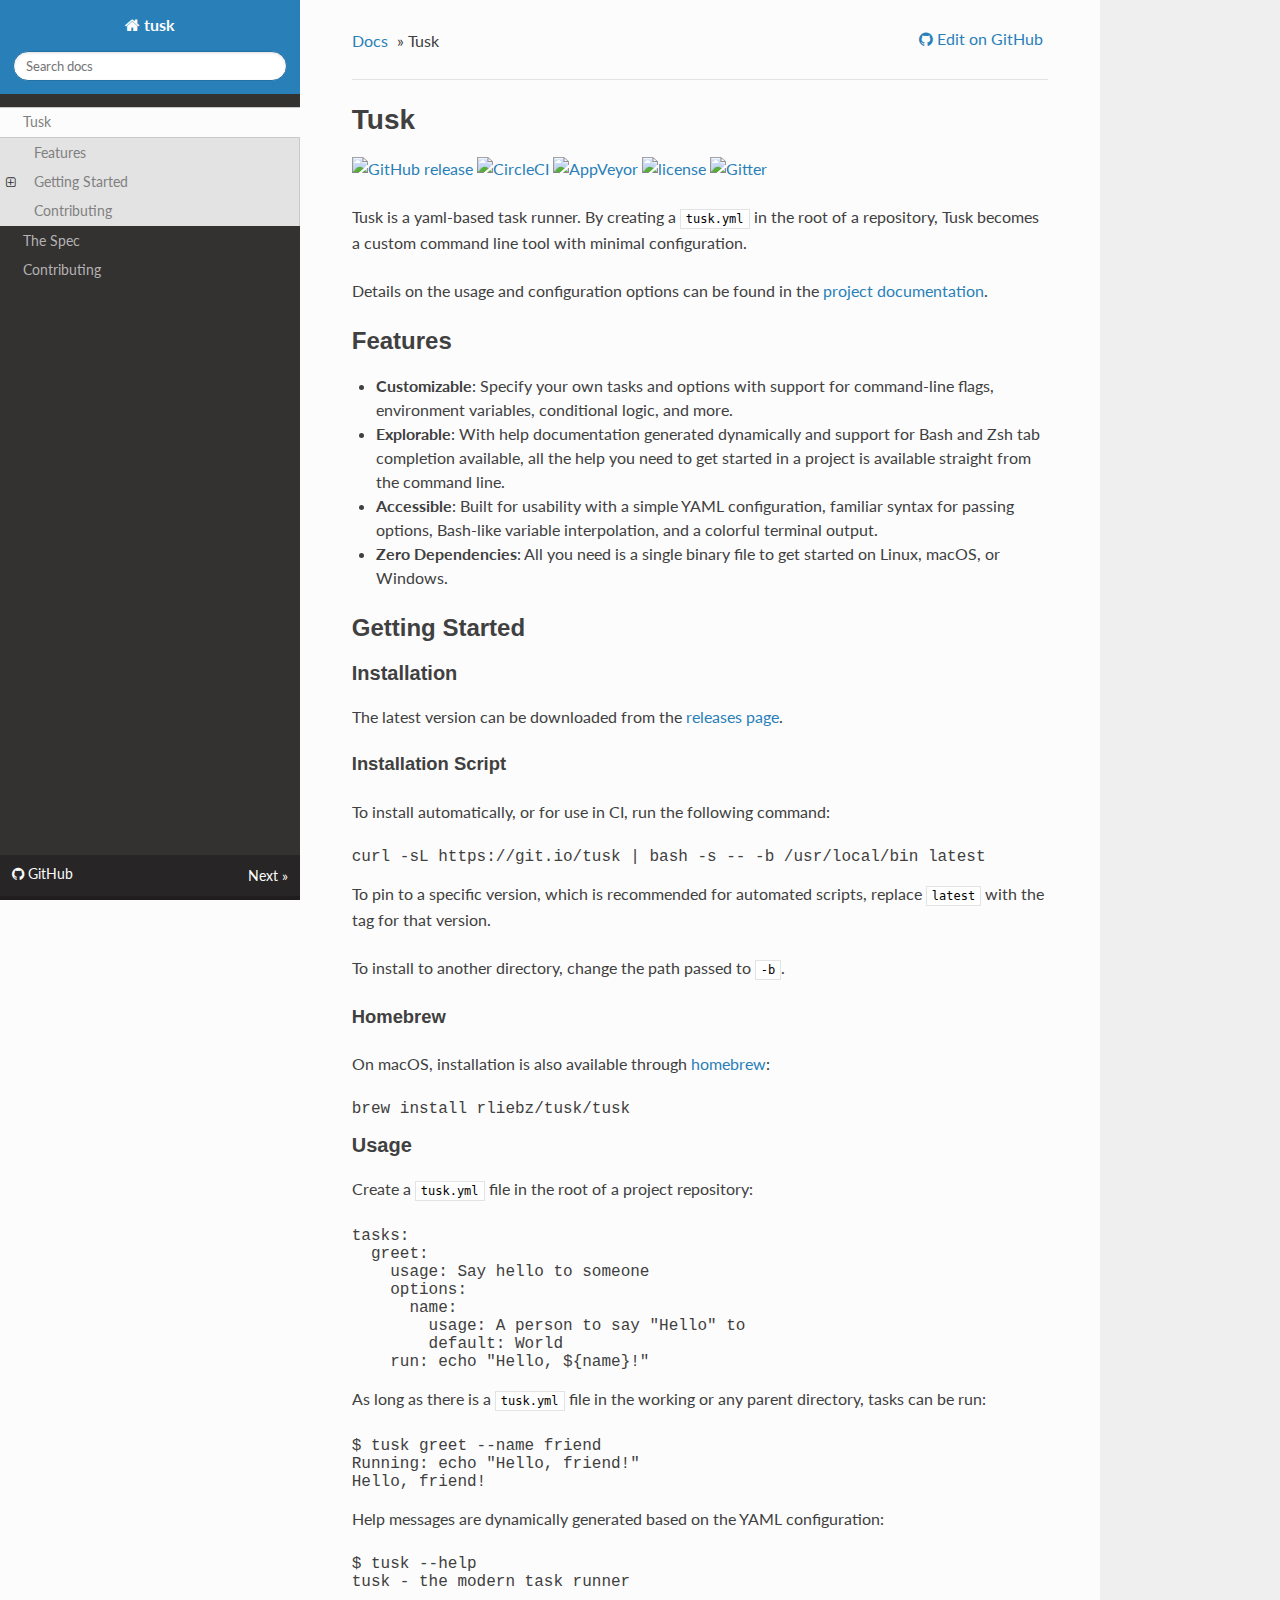
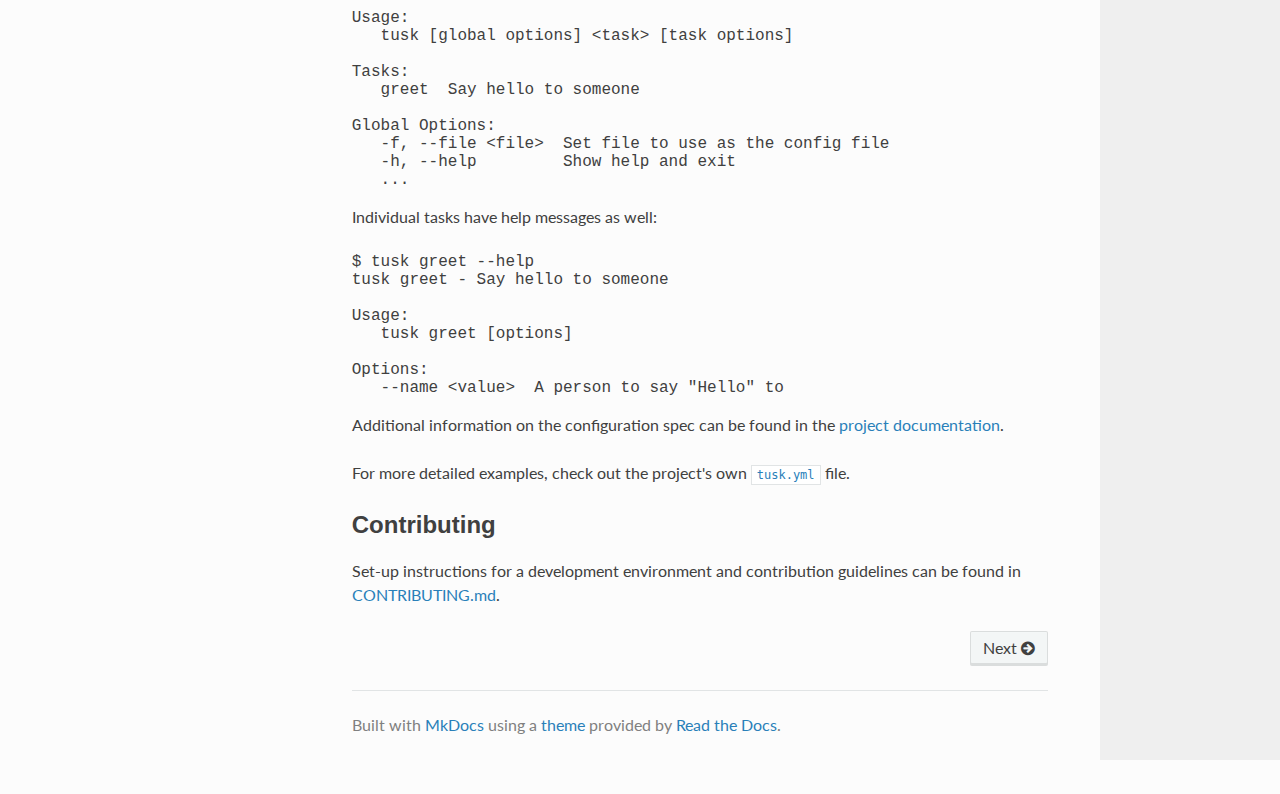
==== index.html @ d5877ab7 "Deployed 74ddd62 with MkDocs version: 1.0.4" ====
<!DOCTYPE html>
<!--[if IE 8]><html class="no-js lt-ie9" lang="en" > <![endif]-->
<!--[if gt IE 8]><!--> <html class="no-js" lang="en" > <!--<![endif]-->
<head>
  <meta charset="utf-8">
  <meta http-equiv="X-UA-Compatible" content="IE=edge">
  <meta name="viewport" content="width=device-width, initial-scale=1.0">
  <meta name="description" content="None">
  
  <link rel="shortcut icon" href="img/favicon.ico">
  <title>Tusk - tusk</title>
  <link href='https://fonts.googleapis.com/css?family=Lato:400,700|Roboto+Slab:400,700|Inconsolata:400,700' rel='stylesheet' type='text/css'>
  <link href='https://maxcdn.bootstrapcdn.com/font-awesome/4.7.0/css/font-awesome.min.css' rel='stylesheet' type='text/css'>

  <link rel="stylesheet" href="css/theme.css" type="text/css" />
  <link rel="stylesheet" href="css/theme_extra.css" type="text/css" />
  <link rel="stylesheet" href="//cdnjs.cloudflare.com/ajax/libs/highlight.js/9.12.0/styles/github.min.css">
  <link href="pygments.css" rel="stylesheet">
  
  <script>
    // Current page data
    var mkdocs_page_name = "Tusk";
    var mkdocs_page_input_path = "index.md";
    var mkdocs_page_url = null;
  </script>
  
  <script src="js/jquery-2.1.1.min.js" defer></script>
  <script src="js/modernizr-2.8.3.min.js" defer></script>
  <script src="//cdnjs.cloudflare.com/ajax/libs/highlight.js/9.12.0/highlight.min.js"></script>
  <script>hljs.initHighlightingOnLoad();</script> 
  
</head>

<body class="wy-body-for-nav" role="document">

  <div class="wy-grid-for-nav">

    
    <nav data-toggle="wy-nav-shift" class="wy-nav-side stickynav">
      <div class="wy-side-nav-search">
        <a href="." class="icon icon-home"> tusk</a>
        <div role="search">
  <form id ="rtd-search-form" class="wy-form" action="./search.html" method="get">
    <input type="text" name="q" placeholder="Search docs" title="Type search term here" />
  </form>
</div>
      </div>

      <div class="wy-menu wy-menu-vertical" data-spy="affix" role="navigation" aria-label="main navigation">
	<ul class="tocbase current">
    
    
      


  
    
    <li class="navtree toctree-l1 page current">
      <a class="current" href=".">
        Tusk
      </a>
    </li>
    
      



  <li class="toctree-l1 current">
    <ul class="subnav-l1 current">
    
      
        <li class="toctree-l2">
          <a class="toctree-l3" href="#features">Features</a>
        </li>
    
      
          

  <li class="toctree-l2">
    <a href="#getting-started">
      Getting Started
      <span class="toctree-expand"></span>
    </a>
  </li>



  <li class="toctree-l2">
    <ul class="subnav-l2 toc-hidden">
    
      
          

  <li class="toctree-l3 current with-children">
    <a href="#installation">
      Installation
      <span class="toctree-expand"></span>
    </a>
  </li>



  <li class="toctree-l3 current">
    <ul class="subnav-l3 current">
    
      
        <li class="toctree-l4">
          <a class="toctree-l5" href="#installation-script">Installation Script</a>
        </li>
    
      
        <li class="toctree-l4">
          <a class="toctree-l5" href="#homebrew">Homebrew</a>
        </li>
    
    </ul>
  </li>

      
    
      
        <li class="toctree-l3">
          <a class="toctree-l4" href="#usage">Usage</a>
        </li>
    
    </ul>
  </li>

      
    
      
        <li class="toctree-l2">
          <a class="toctree-l3" href="#contributing">Contributing</a>
        </li>
    
    </ul>
  </li>


  
    
      


  <li class="navtree toctree-l1 inactive">
    <a class="" href="spec/">The Spec</a>
  </li>
    
      


  <li class="navtree toctree-l1 inactive">
    <a class="" href="CONTRIBUTING/">Contributing</a>
  </li>
    
  </ul>
      </div>
      &nbsp;
    </nav>

    <section data-toggle="wy-nav-shift" class="wy-nav-content-wrap">

      
      <nav class="wy-nav-top" role="navigation" aria-label="top navigation">
        <i data-toggle="wy-nav-top" class="fa fa-bars"></i>
        <a href=".">tusk</a>
      </nav>

      
      <div class="wy-nav-content">
        <div class="rst-content">
          <div role="navigation" aria-label="breadcrumbs navigation">
  <ul class="wy-breadcrumbs">
    <li><a href=".">Docs</a> &raquo;</li>
    
      
    
    <li>Tusk</li>
    <li class="wy-breadcrumbs-aside">
      
        <a href="https://github.com/rliebz/tusk/edit/master/docs/index.md"
          class="icon icon-github"> Edit on GitHub</a>
      
    </li>
  </ul>
  <hr/>
</div>
          <div role="main">
            <div class="section">
              
                <h1 id="tusk">Tusk</h1>
<p><a href="https://github.com/rliebz/tusk/releases"><img alt="GitHub release" src="https://img.shields.io/github/release/rliebz/tusk.svg" /></a>
<a href="https://circleci.com/gh/rliebz/tusk/tree/master"><img alt="CircleCI" src="https://img.shields.io/circleci/project/github/rliebz/tusk/master.svg" /></a>
<a href="https://ci.appveyor.com/project/RobertLiebowitz/tusk"><img alt="AppVeyor" src="https://img.shields.io/appveyor/ci/RobertLiebowitz/tusk/master.svg?label=windows" /></a>
<a href="LICENSE"><img alt="license" src="https://img.shields.io/badge/license-MIT-blue.svg" /></a>
<a href="https://gitter.im/tusk-cli/tusk"><img alt="Gitter" src="https://img.shields.io/gitter/room/tusk-cli/tusk.svg" /></a></p>
<p>Tusk is a yaml-based task runner. By creating a <code>tusk.yml</code> in the root of a
repository, Tusk becomes a custom command line tool with minimal configuration.</p>
<p>Details on the usage and configuration options can be found in the <a href="https://rliebz.github.io/tusk/">project
documentation</a>.</p>
<h2 id="features">Features</h2>
<ul>
<li><strong>Customizable</strong>: Specify your own tasks and options with support for command-line
  flags, environment variables, conditional logic, and more.</li>
<li><strong>Explorable</strong>: With help documentation generated dynamically and support for Bash
  and Zsh tab completion available, all the help you need to get started in a
  project is available straight from the command line.</li>
<li><strong>Accessible</strong>: Built for usability with a simple YAML configuration, familiar
  syntax for passing options, Bash-like variable interpolation, and a colorful
  terminal output.</li>
<li><strong>Zero Dependencies</strong>: All you need is a single binary file to get started on
  Linux, macOS, or Windows.</li>
</ul>
<h2 id="getting-started">Getting Started</h2>
<h3 id="installation">Installation</h3>
<p>The latest version can be downloaded from the <a href="https://github.com/rliebz/tusk/releases">releases page</a>.</p>
<h4 id="installation-script">Installation Script</h4>
<p>To install automatically, or for use in CI, run the following command:</p>
<div class="codehilite"><pre><span></span>curl -sL https://git.io/tusk <span class="p">|</span> bash -s -- -b /usr/local/bin latest
</pre></div>


<p>To pin to a specific version, which is recommended for automated scripts,
replace <code>latest</code> with the tag for that version.</p>
<p>To install to another directory, change the path passed to <code>-b</code>.</p>
<h4 id="homebrew">Homebrew</h4>
<p>On macOS, installation is also available through <a href="https://brew.sh">homebrew</a>:</p>
<div class="codehilite"><pre><span></span>brew install rliebz/tusk/tusk
</pre></div>


<h3 id="usage">Usage</h3>
<p>Create a <code>tusk.yml</code> file in the root of a project repository:</p>
<div class="codehilite"><pre><span></span><span class="l l-Scalar l-Scalar-Plain">tasks</span><span class="p p-Indicator">:</span>
  <span class="l l-Scalar l-Scalar-Plain">greet</span><span class="p p-Indicator">:</span>
    <span class="l l-Scalar l-Scalar-Plain">usage</span><span class="p p-Indicator">:</span> <span class="l l-Scalar l-Scalar-Plain">Say hello to someone</span>
    <span class="l l-Scalar l-Scalar-Plain">options</span><span class="p p-Indicator">:</span>
      <span class="l l-Scalar l-Scalar-Plain">name</span><span class="p p-Indicator">:</span>
        <span class="l l-Scalar l-Scalar-Plain">usage</span><span class="p p-Indicator">:</span> <span class="l l-Scalar l-Scalar-Plain">A person to say &quot;Hello&quot; to</span>
        <span class="l l-Scalar l-Scalar-Plain">default</span><span class="p p-Indicator">:</span> <span class="l l-Scalar l-Scalar-Plain">World</span>
    <span class="l l-Scalar l-Scalar-Plain">run</span><span class="p p-Indicator">:</span> <span class="l l-Scalar l-Scalar-Plain">echo &quot;Hello, ${name}!&quot;</span>
</pre></div>


<p>As long as there is a <code>tusk.yml</code> file in the working or any parent directory,
tasks can be run:</p>
<div class="codehilite"><pre><span></span>$ tusk greet --name friend
Running: echo &quot;Hello, friend!&quot;
Hello, friend!
</pre></div>


<p>Help messages are dynamically generated based on the YAML configuration:</p>
<div class="codehilite"><pre><span></span>$ tusk --help
tusk - the modern task runner

Usage:
   tusk [global options] &lt;task&gt; [task options]

Tasks:
   greet  Say hello to someone

Global Options:
   -f, --file &lt;file&gt;  Set file to use as the config file
   -h, --help         Show help and exit
   ...
</pre></div>


<p>Individual tasks have help messages as well:</p>
<div class="codehilite"><pre><span></span>$ tusk greet --help
tusk greet - Say hello to someone

Usage:
   tusk greet [options]

Options:
   --name &lt;value&gt;  A person to say &quot;Hello&quot; to
</pre></div>


<p>Additional information on the configuration spec can be found in the <a href="https://rliebz.github.io/tusk/spec/">project
documentation</a>.</p>
<p>For more detailed examples, check out the project's own <a href="https://github.com/rliebz/tusk/blob/master/tusk.yml"><code>tusk.yml</code></a>
file.</p>
<h2 id="contributing">Contributing</h2>
<p>Set-up instructions for a development environment and contribution guidelines
can be found in <a href="https://github.com/rliebz/tusk/blob/master/CONTRIBUTING.md">CONTRIBUTING.md</a>.</p>
              
            </div>
          </div>
          <footer>
  
    <div class="rst-footer-buttons" role="navigation" aria-label="footer navigation">
      
        <a href="spec/" class="btn btn-neutral float-right" title="The Spec">Next <span class="icon icon-circle-arrow-right"></span></a>
      
      
    </div>
  

  <hr/>

  <div role="contentinfo">
    <!-- Copyright etc -->
    
  </div>

  Built with <a href="http://www.mkdocs.org">MkDocs</a> using a <a href="https://github.com/snide/sphinx_rtd_theme">theme</a> provided by <a href="https://readthedocs.org">Read the Docs</a>.
</footer>
      
        </div>
      </div>

    </section>

  </div>

  <div class="rst-versions" role="note" style="cursor: pointer">
    <span class="rst-current-version" data-toggle="rst-current-version">
      
          <a href="https://github.com/rliebz/tusk/" class="fa fa-github" style="float: left; color: #fcfcfc"> GitHub</a>
      
      
      
        <span style="margin-left: 15px"><a href="spec/" style="color: #fcfcfc">Next &raquo;</a></span>
      
    </span>
</div>
    <script>var base_url = '.';</script>
    <script src="js/theme.js" defer></script>
      <script src="search/main.js" defer></script>

</body>
</html>

<!--
MkDocs version : 1.0.4
Build Date UTC : 2018-12-02 14:34:46
-->
---- css/theme.css ----
/*
 * This file is copied from the upstream ReadTheDocs Sphinx
 * theme. To aid upgradability this file should *not* be edited.
 * modifications we need should be included in theme_extra.css.
 *
 * https://github.com/rtfd/readthedocs.org/blob/master/readthedocs/core/static/core/css/theme.css
 */

*{-webkit-box-sizing:border-box;-moz-box-sizing:border-box;box-sizing:border-box}article,aside,details,figcaption,figure,footer,header,hgroup,nav,section{display:block}audio,canvas,video{display:inline-block;*display:inline;*zoom:1}audio:not([controls]){display:none}[hidden]{display:none}*{-webkit-box-sizing:border-box;-moz-box-sizing:border-box;box-sizing:border-box}html{font-size:100%;-webkit-text-size-adjust:100%;-ms-text-size-adjust:100%}body{margin:0}a:hover,a:active{outline:0}abbr[title]{border-bottom:1px dotted}b,strong{font-weight:bold}blockquote{margin:0}dfn{font-style:italic}ins{background:#ff9;color:#000;text-decoration:none}mark{background:#ff0;color:#000;font-style:italic;font-weight:bold}pre,code,.rst-content tt,.rst-content code,kbd,samp{font-family:monospace,serif;_font-family:"courier new",monospace;font-size:1em}pre{white-space:pre}q{quotes:none}q:before,q:after{content:"";content:none}small{font-size:85%}sub,sup{font-size:75%;line-height:0;position:relative;vertical-align:baseline}sup{top:-0.5em}sub{bottom:-0.25em}ul,ol,dl{margin:0;padding:0;list-style:none;list-style-image:none}li{list-style:none}dd{margin:0}img{border:0;-ms-interpolation-mode:bicubic;vertical-align:middle;max-width:100%}svg:not(:root){overflow:hidden}figure{margin:0}form{margin:0}fieldset{border:0;margin:0;padding:0}label{cursor:pointer}legend{border:0;*margin-left:-7px;padding:0;white-space:normal}button,input,select,textarea{font-size:100%;margin:0;vertical-align:baseline;*vertical-align:middle}button,input{line-height:normal}button,input[type="button"],input[type="reset"],input[type="submit"]{cursor:pointer;-webkit-appearance:button;*overflow:visible}button[disabled],input[disabled]{cursor:default}input[type="checkbox"],input[type="radio"]{box-sizing:border-box;padding:0;*width:13px;*height:13px}input[type="search"]{-webkit-appearance:textfield;-moz-box-sizing:content-box;-webkit-box-sizing:content-box;box-sizing:content-box}input[type="search"]::-webkit-search-decoration,input[type="search"]::-webkit-search-cancel-button{-webkit-appearance:none}button::-moz-focus-inner,input::-moz-focus-inner{border:0;padding:0}textarea{overflow:auto;vertical-align:top;resize:vertical}table{border-collapse:collapse;border-spacing:0}td{vertical-align:top}.chromeframe{margin:.2em 0;background:#ccc;color:#000;padding:.2em 0}.ir{display:block;border:0;text-indent:-999em;overflow:hidden;background-color:transparent;background-repeat:no-repeat;text-align:left;direction:ltr;*line-height:0}.ir br{display:none}.hidden{display:none !important;visibility:hidden}.visuallyhidden{border:0;clip:rect(0 0 0 0);height:1px;margin:-1px;overflow:hidden;padding:0;position:absolute;width:1px}.visuallyhidden.focusable:active,.visuallyhidden.focusable:focus{clip:auto;height:auto;margin:0;overflow:visible;position:static;width:auto}.invisible{visibility:hidden}.relative{position:relative}big,small{font-size:100%}@media print{html,body,section{background:none !important}*{box-shadow:none !important;text-shadow:none !important;filter:none !important;-ms-filter:none !important}a,a:visited{text-decoration:underline}.ir a:after,a[href^="javascript:"]:after,a[href^="#"]:after{content:""}pre,blockquote{page-break-inside:avoid}thead{display:table-header-group}tr,img{page-break-inside:avoid}img{max-width:100% !important}@page{margin:.5cm}p,h2,.rst-content .toctree-wrapper p.caption,h3{orphans:3;widows:3}h2,.rst-content .toctree-wrapper p.caption,h3{page-break-after:avoid}}.fa:before,.wy-menu-vertical li span.toctree-expand:before,.wy-menu-vertical li.on a span.toctree-expand:before,.wy-menu-vertical li.current>a span.toctree-expand:before,.rst-content .admonition-title:before,.rst-content h1 .headerlink:before,.rst-content h2 .headerlink:before,.rst-content h3 .headerlink:before,.rst-content h4 .headerlink:before,.rst-content h5 .headerlink:before,.rst-content h6 .headerlink:before,.rst-content dl dt .headerlink:before,.rst-content p.caption .headerlink:before,.rst-content table>caption .headerlink:before,.rst-content tt.download span:first-child:before,.rst-content code.download span:first-child:before,.icon:before,.wy-dropdown .caret:before,.wy-inline-validate.wy-inline-validate-success .wy-input-context:before,.wy-inline-validate.wy-inline-validate-danger .wy-input-context:before,.wy-inline-validate.wy-inline-validate-warning .wy-input-context:before,.wy-inline-validate.wy-inline-validate-info .wy-input-context:before,.wy-alert,.rst-content .note,.rst-content .attention,.rst-content .caution,.rst-content .danger,.rst-content .error,.rst-content .hint,.rst-content .important,.rst-content .tip,.rst-content .warning,.rst-content .seealso,.rst-content .admonition-todo,.rst-content .admonition,.btn,input[type="text"],input[type="password"],input[type="email"],input[type="url"],input[type="date"],input[type="month"],input[type="time"],input[type="datetime"],input[type="datetime-local"],input[type="week"],input[type="number"],input[type="search"],input[type="tel"],input[type="color"],select,textarea,.wy-menu-vertical li.on a,.wy-menu-vertical li.current>a,.wy-side-nav-search>a,.wy-side-nav-search .wy-dropdown>a,.wy-nav-top a{-webkit-font-smoothing:antialiased}.clearfix{*zoom:1}.clearfix:before,.clearfix:after{display:table;content:""}.clearfix:after{clear:both}/*!
 *  Font Awesome 4.7.0 by @davegandy - http://fontawesome.io - @fontawesome
 *  License - http://fontawesome.io/license (Font: SIL OFL 1.1, CSS: MIT License)
 */@font-face{font-family:'FontAwesome';src:url("../fonts/fontawesome-webfont.eot?v=4.7.0");src:url("../fonts/fontawesome-webfont.eot?#iefix&v=4.7.0") format("embedded-opentype"),url("../fonts/fontawesome-webfont.woff2?v=4.7.0") format("woff2"),url("../fonts/fontawesome-webfont.woff?v=4.7.0") format("woff"),url("../fonts/fontawesome-webfont.ttf?v=4.7.0") format("truetype"),url("../fonts/fontawesome-webfont.svg?v=4.7.0#fontawesomeregular") format("svg");font-weight:normal;font-style:normal}.fa,.wy-menu-vertical li span.toctree-expand,.wy-menu-vertical li.on a span.toctree-expand,.wy-menu-vertical li.current>a span.toctree-expand,.rst-content .admonition-title,.rst-content h1 .headerlink,.rst-content h2 .headerlink,.rst-content h3 .headerlink,.rst-content h4 .headerlink,.rst-content h5 .headerlink,.rst-content h6 .headerlink,.rst-content dl dt .headerlink,.rst-content p.caption .headerlink,.rst-content table>caption .headerlink,.rst-content tt.download span:first-child,.rst-content code.download span:first-child,.icon{display:inline-block;font:normal normal normal 14px/1 FontAwesome;font-size:inherit;text-rendering:auto;-webkit-font-smoothing:antialiased;-moz-osx-font-smoothing:grayscale}.fa-lg{font-size:1.3333333333em;line-height:.75em;vertical-align:-15%}.fa-2x{font-size:2em}.fa-3x{font-size:3em}.fa-4x{font-size:4em}.fa-5x{font-size:5em}.fa-fw{width:1.2857142857em;text-align:center}.fa-ul{padding-left:0;margin-left:2.1428571429em;list-style-type:none}.fa-ul>li{position:relative}.fa-li{position:absolute;left:-2.1428571429em;width:2.1428571429em;top:.1428571429em;text-align:center}.fa-li.fa-lg{left:-1.8571428571em}.fa-border{padding:.2em .25em .15em;border:solid 0.08em #eee;border-radius:.1em}.fa-pull-left{float:left}.fa-pull-right{float:right}.fa.fa-pull-left,.wy-menu-vertical li span.fa-pull-left.toctree-expand,.wy-menu-vertical li.on a span.fa-pull-left.toctree-expand,.wy-menu-vertical li.current>a span.fa-pull-left.toctree-expand,.rst-content .fa-pull-left.admonition-title,.rst-content h1 .fa-pull-left.headerlink,.rst-content h2 .fa-pull-left.headerlink,.rst-content h3 .fa-pull-left.headerlink,.rst-content h4 .fa-pull-left.headerlink,.rst-content h5 .fa-pull-left.headerlink,.rst-content h6 .fa-pull-left.headerlink,.rst-content dl dt .fa-pull-left.headerlink,.rst-content p.caption .fa-pull-left.headerlink,.rst-content table>caption .fa-pull-left.headerlink,.rst-content tt.download span.fa-pull-left:first-child,.rst-content code.download span.fa-pull-left:first-child,.fa-pull-left.icon{margin-right:.3em}.fa.fa-pull-right,.wy-menu-vertical li span.fa-pull-right.toctree-expand,.wy-menu-vertical li.on a span.fa-pull-right.toctree-expand,.wy-menu-vertical li.current>a span.fa-pull-right.toctree-expand,.rst-content .fa-pull-right.admonition-title,.rst-content h1 .fa-pull-right.headerlink,.rst-content h2 .fa-pull-right.headerlink,.rst-content h3 .fa-pull-right.headerlink,.rst-content h4 .fa-pull-right.headerlink,.rst-content h5 .fa-pull-right.headerlink,.rst-content h6 .fa-pull-right.headerlink,.rst-content dl dt .fa-pull-right.headerlink,.rst-content p.caption .fa-pull-right.headerlink,.rst-content table>caption .fa-pull-right.headerlink,.rst-content tt.download span.fa-pull-right:first-child,.rst-content code.download span.fa-pull-right:first-child,.fa-pull-right.icon{margin-left:.3em}.pull-right{float:right}.pull-left{float:left}.fa.pull-left,.wy-menu-vertical li span.pull-left.toctree-expand,.wy-menu-vertical li.on a span.pull-left.toctree-expand,.wy-menu-vertical li.current>a span.pull-left.toctree-expand,.rst-content .pull-left.admonition-title,.rst-content h1 .pull-left.headerlink,.rst-content h2 .pull-left.headerlink,.rst-content h3 .pull-left.headerlink,.rst-content h4 .pull-left.headerlink,.rst-content h5 .pull-left.headerlink,.rst-content h6 .pull-left.headerlink,.rst-content dl dt .pull-left.headerlink,.rst-content p.caption .pull-left.headerlink,.rst-content table>caption .pull-left.headerlink,.rst-content tt.download span.pull-left:first-child,.rst-content code.download span.pull-left:first-child,.pull-left.icon{margin-right:.3em}.fa.pull-right,.wy-menu-vertical li span.pull-right.toctree-expand,.wy-menu-vertical li.on a span.pull-right.toctree-expand,.wy-menu-vertical li.current>a span.pull-right.toctree-expand,.rst-content .pull-right.admonition-title,.rst-content h1 .pull-right.headerlink,.rst-content h2 .pull-right.headerlink,.rst-content h3 .pull-right.headerlink,.rst-content h4 .pull-right.headerlink,.rst-content h5 .pull-right.headerlink,.rst-content h6 .pull-right.headerlink,.rst-content dl dt .pull-right.headerlink,.rst-content p.caption .pull-right.headerlink,.rst-content table>caption .pull-right.headerlink,.rst-content tt.download span.pull-right:first-child,.rst-content code.download span.pull-right:first-child,.pull-right.icon{margin-left:.3em}.fa-spin{-webkit-animation:fa-spin 2s infinite linear;animation:fa-spin 2s infinite linear}.fa-pulse{-webkit-animation:fa-spin 1s infinite steps(8);animation:fa-spin 1s infinite steps(8)}@-webkit-keyframes fa-spin{0%{-webkit-transform:rotate(0deg);transform:rotate(0deg)}100%{-webkit-transform:rotate(359deg);transform:rotate(359deg)}}@keyframes fa-spin{0%{-webkit-transform:rotate(0deg);transform:rotate(0deg)}100%{-webkit-transform:rotate(359deg);transform:rotate(359deg)}}.fa-rotate-90{-ms-filter:"progid:DXImageTransform.Microsoft.BasicImage(rotation=1)";-webkit-transform:rotate(90deg);-ms-transform:rotate(90deg);transform:rotate(90deg)}.fa-rotate-180{-ms-filter:"progid:DXImageTransform.Microsoft.BasicImage(rotation=2)";-webkit-transform:rotate(180deg);-ms-transform:rotate(180deg);transform:rotate(180deg)}.fa-rotate-270{-ms-filter:"progid:DXImageTransform.Microsoft.BasicImage(rotation=3)";-webkit-transform:rotate(270deg);-ms-transform:rotate(270deg);transform:rotate(270deg)}.fa-flip-horizontal{-ms-filter:"progid:DXImageTransform.Microsoft.BasicImage(rotation=0, mirror=1)";-webkit-transform:scale(-1, 1);-ms-transform:scale(-1, 1);transform:scale(-1, 1)}.fa-flip-vertical{-ms-filter:"progid:DXImageTransform.Microsoft.BasicImage(rotation=2, mirror=1)";-webkit-transform:scale(1, -1);-ms-transform:scale(1, -1);transform:scale(1, -1)}:root .fa-rotate-90,:root .fa-rotate-180,:root .fa-rotate-270,:root .fa-flip-horizontal,:root .fa-flip-vertical{filter:none}.fa-stack{position:relative;display:inline-block;width:2em;height:2em;line-height:2em;vertical-align:middle}.fa-stack-1x,.fa-stack-2x{position:absolute;left:0;width:100%;text-align:center}.fa-stack-1x{line-height:inherit}.fa-stack-2x{font-size:2em}.fa-inverse{color:#fff}.fa-glass:before{content:""}.fa-music:before{content:""}.fa-search:before,.icon-search:before{content:""}.fa-envelope-o:before{content:""}.fa-heart:before{content:""}.fa-star:before{content:""}.fa-star-o:before{content:""}.fa-user:before{content:""}.fa-film:before{content:""}.fa-th-large:before{content:""}.fa-th:before{content:""}.fa-th-list:before{content:""}.fa-check:before{content:""}.fa-remove:before,.fa-close:before,.fa-times:before{content:""}.fa-search-plus:before{content:""}.fa-search-minus:before{content:""}.fa-power-off:before{content:""}.fa-signal:before{content:""}.fa-gear:before,.fa-cog:before{content:""}.fa-trash-o:before{content:""}.fa-home:before,.icon-home:before{content:""}.fa-file-o:before{content:""}.fa-clock-o:before{content:""}.fa-road:before{content:""}.fa-download:before,.rst-content tt.download span:first-child:before,.rst-content code.download span:first-child:before{content:""}.fa-arrow-circle-o-down:before{content:""}.fa-arrow-circle-o-up:before{content:""}.fa-inbox:before{content:""}.fa-play-circle-o:before{content:""}.fa-rotate-right:before,.fa-repeat:before{content:""}.fa-refresh:before{content:""}.fa-list-alt:before{content:""}.fa-lock:before{content:""}.fa-flag:before{content:""}.fa-headphones:before{content:""}.fa-volume-off:before{content:""}.fa-volume-down:before{content:""}.fa-volume-up:before{content:""}.fa-qrcode:before{content:""}.fa-barcode:before{content:""}.fa-tag:before{content:""}.fa-tags:before{content:""}.fa-book:before,.icon-book:before{content:""}.fa-bookmark:before{content:""}.fa-print:before{content:""}.fa-camera:before{content:""}.fa-font:before{content:""}.fa-bold:before{content:""}.fa-italic:before{content:""}.fa-text-height:before{content:""}.fa-text-width:before{content:""}.fa-align-left:before{content:""}.fa-align-center:before{content:""}.fa-align-right:before{content:""}.fa-align-justify:before{content:""}.fa-list:before{content:""}.fa-dedent:before,.fa-outdent:before{content:""}.fa-indent:before{content:""}.fa-video-camera:before{content:""}.fa-photo:before,.fa-image:before,.fa-picture-o:before{content:""}.fa-pencil:before{content:""}.fa-map-marker:before{content:""}.fa-adjust:before{content:""}.fa-tint:before{content:""}.fa-edit:before,.fa-pencil-square-o:before{content:""}.fa-share-square-o:before{content:""}.fa-check-square-o:before{content:""}.fa-arrows:before{content:""}.fa-step-backward:before{content:""}.fa-fast-backward:before{content:""}.fa-backward:before{content:""}.fa-play:before{content:""}.fa-pause:before{content:""}.fa-stop:before{content:""}.fa-forward:before{content:""}.fa-fast-forward:before{content:""}.fa-step-forward:before{content:""}.fa-eject:before{content:""}.fa-chevron-left:before{content:""}.fa-chevron-right:before{content:""}.fa-plus-circle:before{content:""}.fa-minus-circle:before{content:""}.fa-times-circle:before,.wy-inline-validate.wy-inline-validate-danger .wy-input-context:before{content:""}.fa-check-circle:before,.wy-inline-validate.wy-inline-validate-success .wy-input-context:before{content:""}.fa-question-circle:before{content:""}.fa-info-circle:before{content:""}.fa-crosshairs:before{content:""}.fa-times-circle-o:before{content:""}.fa-check-circle-o:before{content:""}.fa-ban:before{content:""}.fa-arrow-left:before{content:""}.fa-arrow-right:before{content:""}.fa-arrow-up:before{content:""}.fa-arrow-down:before{content:""}.fa-mail-forward:before,.fa-share:before{content:""}.fa-expand:before{content:""}.fa-compress:before{content:""}.fa-plus:before{content:""}.fa-minus:before{content:""}.fa-asterisk:before{content:""}.fa-exclamation-circle:before,.wy-inline-validate.wy-inline-validate-warning .wy-input-context:before,.wy-inline-validate.wy-inline-validate-info .wy-input-context:before,.rst-content .admonition-title:before{content:""}.fa-gift:before{content:""}.fa-leaf:before{content:""}.fa-fire:before,.icon-fire:before{content:""}.fa-eye:before{content:""}.fa-eye-slash:before{content:""}.fa-warning:before,.fa-exclamation-triangle:before{content:""}.fa-plane:before{content:""}.fa-calendar:before{content:""}.fa-random:before{content:""}.fa-comment:before{content:""}.fa-magnet:before{content:""}.fa-chevron-up:before{content:""}.fa-chevron-down:before{content:""}.fa-retweet:before{content:""}.fa-shopping-cart:before{content:""}.fa-folder:before{content:""}.fa-folder-open:before{content:""}.fa-arrows-v:before{content:""}.fa-arrows-h:before{content:""}.fa-bar-chart-o:before,.fa-bar-chart:before{content:""}.fa-twitter-square:before{content:""}.fa-facebook-square:before{content:""}.fa-camera-retro:before{content:""}.fa-key:before{content:""}.fa-gears:before,.fa-cogs:before{content:""}.fa-comments:before{content:""}.fa-thumbs-o-up:before{content:""}.fa-thumbs-o-down:before{content:""}.fa-star-half:before{content:""}.fa-heart-o:before{content:""}.fa-sign-out:before{content:""}.fa-linkedin-square:before{content:""}.fa-thumb-tack:before{content:""}.fa-external-link:before{content:""}.fa-sign-in:before{content:""}.fa-trophy:before{content:""}.fa-github-square:before{content:""}.fa-upload:before{content:""}.fa-lemon-o:before{content:""}.fa-phone:before{content:""}.fa-square-o:before{content:""}.fa-bookmark-o:before{content:""}.fa-phone-square:before{content:""}.fa-twitter:before{content:""}.fa-facebook-f:before,.fa-facebook:before{content:""}.fa-github:before,.icon-github:before{content:""}.fa-unlock:before{content:""}.fa-credit-card:before{content:""}.fa-feed:before,.fa-rss:before{content:""}.fa-hdd-o:before{content:""}.fa-bullhorn:before{content:""}.fa-bell:before{content:""}.fa-certificate:before{content:""}.fa-hand-o-right:before{content:""}.fa-hand-o-left:before{content:""}.fa-hand-o-up:before{content:""}.fa-hand-o-down:before{content:""}.fa-arrow-circle-left:before,.icon-circle-arrow-left:before{content:""}.fa-arrow-circle-right:before,.icon-circle-arrow-right:before{content:""}.fa-arrow-circle-up:before{content:""}.fa-arrow-circle-down:before{content:""}.fa-globe:before{content:""}.fa-wrench:before{content:""}.fa-tasks:before{content:""}.fa-filter:before{content:""}.fa-briefcase:before{content:""}.fa-arrows-alt:before{content:""}.fa-group:before,.fa-users:before{content:""}.fa-chain:before,.fa-link:before,.icon-link:before{content:""}.fa-cloud:before{content:""}.fa-flask:before{content:""}.fa-cut:before,.fa-scissors:before{content:""}.fa-copy:before,.fa-files-o:before{content:""}.fa-paperclip:before{content:""}.fa-save:before,.fa-floppy-o:before{content:""}.fa-square:before{content:""}.fa-navicon:before,.fa-reorder:before,.fa-bars:before{content:""}.fa-list-ul:before{content:""}.fa-list-ol:before{content:""}.fa-strikethrough:before{content:""}.fa-underline:before{content:""}.fa-table:before{content:""}.fa-magic:before{content:""}.fa-truck:before{content:""}.fa-pinterest:before{content:""}.fa-pinterest-square:before{content:""}.fa-google-plus-square:before{content:""}.fa-google-plus:before{content:""}.fa-money:before{content:""}.fa-caret-down:before,.wy-dropdown .caret:before,.icon-caret-down:before{content:""}.fa-caret-up:before{content:""}.fa-caret-left:before{content:""}.fa-caret-right:before{content:""}.fa-columns:before{content:""}.fa-unsorted:before,.fa-sort:before{content:""}.fa-sort-down:before,.fa-sort-desc:before{content:""}.fa-sort-up:before,.fa-sort-asc:before{content:""}.fa-envelope:before{content:""}.fa-linkedin:before{content:""}.fa-rotate-left:before,.fa-undo:before{content:""}.fa-legal:before,.fa-gavel:before{content:""}.fa-dashboard:before,.fa-tachometer:before{content:""}.fa-comment-o:before{content:""}.fa-comments-o:before{content:""}.fa-flash:before,.fa-bolt:before{content:""}.fa-sitemap:before{content:""}.fa-umbrella:before{content:""}.fa-paste:before,.fa-clipboard:before{content:""}.fa-lightbulb-o:before{content:""}.fa-exchange:before{content:""}.fa-cloud-download:before{content:""}.fa-cloud-upload:before{content:""}.fa-user-md:before{content:""}.fa-stethoscope:before{content:""}.fa-suitcase:before{content:""}.fa-bell-o:before{content:""}.fa-coffee:before{content:""}.fa-cutlery:before{content:""}.fa-file-text-o:before{content:""}.fa-building-o:before{content:""}.fa-hospital-o:before{content:""}.fa-ambulance:before{content:""}.fa-medkit:before{content:""}.fa-fighter-jet:before{content:""}.fa-beer:before{content:""}.fa-h-square:before{content:""}.fa-plus-square:before{content:""}.fa-angle-double-left:before{content:""}.fa-angle-double-right:before{content:""}.fa-angle-double-up:before{content:""}.fa-angle-double-down:before{content:""}.fa-angle-left:before{content:""}.fa-angle-right:before{content:""}.fa-angle-up:before{content:""}.fa-angle-down:before{content:""}.fa-desktop:before{content:""}.fa-laptop:before{content:""}.fa-tablet:before{content:""}.fa-mobile-phone:before,.fa-mobile:before{content:""}.fa-circle-o:before{content:""}.fa-quote-left:before{content:""}.fa-quote-right:before{content:""}.fa-spinner:before{content:""}.fa-circle:before{content:""}.fa-mail-reply:before,.fa-reply:before{content:""}.fa-github-alt:before{content:""}.fa-folder-o:before{content:""}.fa-folder-open-o:before{content:""}.fa-smile-o:before{content:""}.fa-frown-o:before{content:""}.fa-meh-o:before{content:""}.fa-gamepad:before{content:""}.fa-keyboard-o:before{content:""}.fa-flag-o:before{content:""}.fa-flag-checkered:before{content:""}.fa-terminal:before{content:""}.fa-code:before{content:""}.fa-mail-reply-all:before,.fa-reply-all:before{content:""}.fa-star-half-empty:before,.fa-star-half-full:before,.fa-star-half-o:before{content:""}.fa-location-arrow:before{content:""}.fa-crop:before{content:""}.fa-code-fork:before{content:""}.fa-unlink:before,.fa-chain-broken:before{content:""}.fa-question:before{content:""}.fa-info:before{content:""}.fa-exclamation:before{content:""}.fa-superscript:before{content:""}.fa-subscript:before{content:""}.fa-eraser:before{content:""}.fa-puzzle-piece:before{content:""}.fa-microphone:before{content:""}.fa-microphone-slash:before{content:""}.fa-shield:before{content:""}.fa-calendar-o:before{content:""}.fa-fire-extinguisher:before{content:""}.fa-rocket:before{content:""}.fa-maxcdn:before{content:""}.fa-chevron-circle-left:before{content:""}.fa-chevron-circle-right:before{content:""}.fa-chevron-circle-up:before{content:""}.fa-chevron-circle-down:before{content:""}.fa-html5:before{content:""}.fa-css3:before{content:""}.fa-anchor:before{content:""}.fa-unlock-alt:before{content:""}.fa-bullseye:before{content:""}.fa-ellipsis-h:before{content:""}.fa-ellipsis-v:before{content:""}.fa-rss-square:before{content:""}.fa-play-circle:before{content:""}.fa-ticket:before{content:""}.fa-minus-square:before{content:""}.fa-minus-square-o:before,.wy-menu-vertical li.on a span.toctree-expand:before,.wy-menu-vertical li.current>a span.toctree-expand:before{content:""}.fa-level-up:before{content:""}.fa-level-down:before{content:""}.fa-check-square:before{content:""}.fa-pencil-square:before{content:""}.fa-external-link-square:before{content:""}.fa-share-square:before{content:""}.fa-compass:before{content:""}.fa-toggle-down:before,.fa-caret-square-o-down:before{content:""}.fa-toggle-up:before,.fa-caret-square-o-up:before{content:""}.fa-toggle-right:before,.fa-caret-square-o-right:before{content:""}.fa-euro:before,.fa-eur:before{content:""}.fa-gbp:before{content:""}.fa-dollar:before,.fa-usd:before{content:""}.fa-rupee:before,.fa-inr:before{content:""}.fa-cny:before,.fa-rmb:before,.fa-yen:before,.fa-jpy:before{content:""}.fa-ruble:before,.fa-rouble:before,.fa-rub:before{content:""}.fa-won:before,.fa-krw:before{content:""}.fa-bitcoin:before,.fa-btc:before{content:""}.fa-file:before{content:""}.fa-file-text:before{content:""}.fa-sort-alpha-asc:before{content:""}.fa-sort-alpha-desc:before{content:""}.fa-sort-amount-asc:before{content:""}.fa-sort-amount-desc:before{content:""}.fa-sort-numeric-asc:before{content:""}.fa-sort-numeric-desc:before{content:""}.fa-thumbs-up:before{content:""}.fa-thumbs-down:before{content:""}.fa-youtube-square:before{content:""}.fa-youtube:before{content:""}.fa-xing:before{content:""}.fa-xing-square:before{content:""}.fa-youtube-play:before{content:""}.fa-dropbox:before{content:""}.fa-stack-overflow:before{content:""}.fa-instagram:before{content:""}.fa-flickr:before{content:""}.fa-adn:before{content:""}.fa-bitbucket:before,.icon-bitbucket:before{content:""}.fa-bitbucket-square:before{content:""}.fa-tumblr:before{content:""}.fa-tumblr-square:before{content:""}.fa-long-arrow-down:before{content:""}.fa-long-arrow-up:before{content:""}.fa-long-arrow-left:before{content:""}.fa-long-arrow-right:before{content:""}.fa-apple:before{content:""}.fa-windows:before{content:""}.fa-android:before{content:""}.fa-linux:before{content:""}.fa-dribbble:before{content:""}.fa-skype:before{content:""}.fa-foursquare:before{content:""}.fa-trello:before{content:""}.fa-female:before{content:""}.fa-male:before{content:""}.fa-gittip:before,.fa-gratipay:before{content:""}.fa-sun-o:before{content:""}.fa-moon-o:before{content:""}.fa-archive:before{content:""}.fa-bug:before{content:""}.fa-vk:before{content:""}.fa-weibo:before{content:""}.fa-renren:before{content:""}.fa-pagelines:before{content:""}.fa-stack-exchange:before{content:""}.fa-arrow-circle-o-right:before{content:""}.fa-arrow-circle-o-left:before{content:""}.fa-toggle-left:before,.fa-caret-square-o-left:before{content:""}.fa-dot-circle-o:before{content:""}.fa-wheelchair:before{content:""}.fa-vimeo-square:before{content:""}.fa-turkish-lira:before,.fa-try:before{content:""}.fa-plus-square-o:before,.wy-menu-vertical li span.toctree-expand:before{content:""}.fa-space-shuttle:before{content:""}.fa-slack:before{content:""}.fa-envelope-square:before{content:""}.fa-wordpress:before{content:""}.fa-openid:before{content:""}.fa-institution:before,.fa-bank:before,.fa-university:before{content:""}.fa-mortar-board:before,.fa-graduation-cap:before{content:""}.fa-yahoo:before{content:""}.fa-google:before{content:""}.fa-reddit:before{content:""}.fa-reddit-square:before{content:""}.fa-stumbleupon-circle:before{content:""}.fa-stumbleupon:before{content:""}.fa-delicious:before{content:""}.fa-digg:before{content:""}.fa-pied-piper-pp:before{content:""}.fa-pied-piper-alt:before{content:""}.fa-drupal:before{content:""}.fa-joomla:before{content:""}.fa-language:before{content:""}.fa-fax:before{content:""}.fa-building:before{content:""}.fa-child:before{content:""}.fa-paw:before{content:""}.fa-spoon:before{content:""}.fa-cube:before{content:""}.fa-cubes:before{content:""}.fa-behance:before{content:""}.fa-behance-square:before{content:""}.fa-steam:before{content:""}.fa-steam-square:before{content:""}.fa-recycle:before{content:""}.fa-automobile:before,.fa-car:before{content:""}.fa-cab:before,.fa-taxi:before{content:""}.fa-tree:before{content:""}.fa-spotify:before{content:""}.fa-deviantart:before{content:""}.fa-soundcloud:before{content:""}.fa-database:before{content:""}.fa-file-pdf-o:before{content:""}.fa-file-word-o:before{content:""}.fa-file-excel-o:before{content:""}.fa-file-powerpoint-o:before{content:""}.fa-file-photo-o:before,.fa-file-picture-o:before,.fa-file-image-o:before{content:""}.fa-file-zip-o:before,.fa-file-archive-o:before{content:""}.fa-file-sound-o:before,.fa-file-audio-o:before{content:""}.fa-file-movie-o:before,.fa-file-video-o:before{content:""}.fa-file-code-o:before{content:""}.fa-vine:before{content:""}.fa-codepen:before{content:""}.fa-jsfiddle:before{content:""}.fa-life-bouy:before,.fa-life-buoy:before,.fa-life-saver:before,.fa-support:before,.fa-life-ring:before{content:""}.fa-circle-o-notch:before{content:""}.fa-ra:before,.fa-resistance:before,.fa-rebel:before{content:""}.fa-ge:before,.fa-empire:before{content:""}.fa-git-square:before{content:""}.fa-git:before{content:""}.fa-y-combinator-square:before,.fa-yc-square:before,.fa-hacker-news:before{content:""}.fa-tencent-weibo:before{content:""}.fa-qq:before{content:""}.fa-wechat:before,.fa-weixin:before{content:""}.fa-send:before,.fa-paper-plane:before{content:""}.fa-send-o:before,.fa-paper-plane-o:before{content:""}.fa-history:before{content:""}.fa-circle-thin:before{content:""}.fa-header:before{content:""}.fa-paragraph:before{content:""}.fa-sliders:before{content:""}.fa-share-alt:before{content:""}.fa-share-alt-square:before{content:""}.fa-bomb:before{content:""}.fa-soccer-ball-o:before,.fa-futbol-o:before{content:""}.fa-tty:before{content:""}.fa-binoculars:before{content:""}.fa-plug:before{content:""}.fa-slideshare:before{content:""}.fa-twitch:before{content:""}.fa-yelp:before{content:""}.fa-newspaper-o:before{content:""}.fa-wifi:before{content:""}.fa-calculator:before{content:""}.fa-paypal:before{content:""}.fa-google-wallet:before{content:""}.fa-cc-visa:before{content:""}.fa-cc-mastercard:before{content:""}.fa-cc-discover:before{content:""}.fa-cc-amex:before{content:""}.fa-cc-paypal:before{content:""}.fa-cc-stripe:before{content:""}.fa-bell-slash:before{content:""}.fa-bell-slash-o:before{content:""}.fa-trash:before{content:""}.fa-copyright:before{content:""}.fa-at:before{content:""}.fa-eyedropper:before{content:""}.fa-paint-brush:before{content:""}.fa-birthday-cake:before{content:""}.fa-area-chart:before{content:""}.fa-pie-chart:before{content:""}.fa-line-chart:before{content:""}.fa-lastfm:before{content:""}.fa-lastfm-square:before{content:""}.fa-toggle-off:before{content:""}.fa-toggle-on:before{content:""}.fa-bicycle:before{content:""}.fa-bus:before{content:""}.fa-ioxhost:before{content:""}.fa-angellist:before{content:""}.fa-cc:before{content:""}.fa-shekel:before,.fa-sheqel:before,.fa-ils:before{content:""}.fa-meanpath:before{content:""}.fa-buysellads:before{content:""}.fa-connectdevelop:before{content:""}.fa-dashcube:before{content:""}.fa-forumbee:before{content:""}.fa-leanpub:before{content:""}.fa-sellsy:before{content:""}.fa-shirtsinbulk:before{content:""}.fa-simplybuilt:before{content:""}.fa-skyatlas:before{content:""}.fa-cart-plus:before{content:""}.fa-cart-arrow-down:before{content:""}.fa-diamond:before{content:""}.fa-ship:before{content:""}.fa-user-secret:before{content:""}.fa-motorcycle:before{content:""}.fa-street-view:before{content:""}.fa-heartbeat:before{content:""}.fa-venus:before{content:""}.fa-mars:before{content:""}.fa-mercury:before{content:""}.fa-intersex:before,.fa-transgender:before{content:""}.fa-transgender-alt:before{content:""}.fa-venus-double:before{content:""}.fa-mars-double:before{content:""}.fa-venus-mars:before{content:""}.fa-mars-stroke:before{content:""}.fa-mars-stroke-v:before{content:""}.fa-mars-stroke-h:before{content:""}.fa-neuter:before{content:""}.fa-genderless:before{content:""}.fa-facebook-official:before{content:""}.fa-pinterest-p:before{content:""}.fa-whatsapp:before{content:""}.fa-server:before{content:""}.fa-user-plus:before{content:""}.fa-user-times:before{content:""}.fa-hotel:before,.fa-bed:before{content:""}.fa-viacoin:before{content:""}.fa-train:before{content:""}.fa-subway:before{content:""}.fa-medium:before{content:""}.fa-yc:before,.fa-y-combinator:before{content:""}.fa-optin-monster:before{content:""}.fa-opencart:before{content:""}.fa-expeditedssl:before{content:""}.fa-battery-4:before,.fa-battery:before,.fa-battery-full:before{content:""}.fa-battery-3:before,.fa-battery-three-quarters:before{content:""}.fa-battery-2:before,.fa-battery-half:before{content:""}.fa-battery-1:before,.fa-battery-quarter:before{content:""}.fa-battery-0:before,.fa-battery-empty:before{content:""}.fa-mouse-pointer:before{content:""}.fa-i-cursor:before{content:""}.fa-object-group:before{content:""}.fa-object-ungroup:before{content:""}.fa-sticky-note:before{content:""}.fa-sticky-note-o:before{content:""}.fa-cc-jcb:before{content:""}.fa-cc-diners-club:before{content:""}.fa-clone:before{content:""}.fa-balance-scale:before{content:""}.fa-hourglass-o:before{content:""}.fa-hourglass-1:before,.fa-hourglass-start:before{content:""}.fa-hourglass-2:before,.fa-hourglass-half:before{content:""}.fa-hourglass-3:before,.fa-hourglass-end:before{content:""}.fa-hourglass:before{content:""}.fa-hand-grab-o:before,.fa-hand-rock-o:before{content:""}.fa-hand-stop-o:before,.fa-hand-paper-o:before{content:""}.fa-hand-scissors-o:before{content:""}.fa-hand-lizard-o:before{content:""}.fa-hand-spock-o:before{content:""}.fa-hand-pointer-o:before{content:""}.fa-hand-peace-o:before{content:""}.fa-trademark:before{content:""}.fa-registered:before{content:""}.fa-creative-commons:before{content:""}.fa-gg:before{content:""}.fa-gg-circle:before{content:""}.fa-tripadvisor:before{content:""}.fa-odnoklassniki:before{content:""}.fa-odnoklassniki-square:before{content:""}.fa-get-pocket:before{content:""}.fa-wikipedia-w:before{content:""}.fa-safari:before{content:""}.fa-chrome:before{content:""}.fa-firefox:before{content:""}.fa-opera:before{content:""}.fa-internet-explorer:before{content:""}.fa-tv:before,.fa-television:before{content:""}.fa-contao:before{content:""}.fa-500px:before{content:""}.fa-amazon:before{content:""}.fa-calendar-plus-o:before{content:""}.fa-calendar-minus-o:before{content:""}.fa-calendar-times-o:before{content:""}.fa-calendar-check-o:before{content:""}.fa-industry:before{content:""}.fa-map-pin:before{content:""}.fa-map-signs:before{content:""}.fa-map-o:before{content:""}.fa-map:before{content:""}.fa-commenting:before{content:""}.fa-commenting-o:before{content:""}.fa-houzz:before{content:""}.fa-vimeo:before{content:""}.fa-black-tie:before{content:""}.fa-fonticons:before{content:""}.fa-reddit-alien:before{content:""}.fa-edge:before{content:""}.fa-credit-card-alt:before{content:""}.fa-codiepie:before{content:""}.fa-modx:before{content:""}.fa-fort-awesome:before{content:""}.fa-usb:before{content:""}.fa-product-hunt:before{content:""}.fa-mixcloud:before{content:""}.fa-scribd:before{content:""}.fa-pause-circle:before{content:""}.fa-pause-circle-o:before{content:""}.fa-stop-circle:before{content:""}.fa-stop-circle-o:before{content:""}.fa-shopping-bag:before{content:""}.fa-shopping-basket:before{content:""}.fa-hashtag:before{content:""}.fa-bluetooth:before{content:""}.fa-bluetooth-b:before{content:""}.fa-percent:before{content:""}.fa-gitlab:before,.icon-gitlab:before{content:""}.fa-wpbeginner:before{content:""}.fa-wpforms:before{content:""}.fa-envira:before{content:""}.fa-universal-access:before{content:""}.fa-wheelchair-alt:before{content:""}.fa-question-circle-o:before{content:""}.fa-blind:before{content:""}.fa-audio-description:before{content:""}.fa-volume-control-phone:before{content:""}.fa-braille:before{content:""}.fa-assistive-listening-systems:before{content:""}.fa-asl-interpreting:before,.fa-american-sign-language-interpreting:before{content:""}.fa-deafness:before,.fa-hard-of-hearing:before,.fa-deaf:before{content:""}.fa-glide:before{content:""}.fa-glide-g:before{content:""}.fa-signing:before,.fa-sign-language:before{content:""}.fa-low-vision:before{content:""}.fa-viadeo:before{content:""}.fa-viadeo-square:before{content:""}.fa-snapchat:before{content:""}.fa-snapchat-ghost:before{content:""}.fa-snapchat-square:before{content:""}.fa-pied-piper:before{content:""}.fa-first-order:before{content:""}.fa-yoast:before{content:""}.fa-themeisle:before{content:""}.fa-google-plus-circle:before,.fa-google-plus-official:before{content:""}.fa-fa:before,.fa-font-awesome:before{content:""}.fa-handshake-o:before{content:""}.fa-envelope-open:before{content:""}.fa-envelope-open-o:before{content:""}.fa-linode:before{content:""}.fa-address-book:before{content:""}.fa-address-book-o:before{content:""}.fa-vcard:before,.fa-address-card:before{content:""}.fa-vcard-o:before,.fa-address-card-o:before{content:""}.fa-user-circle:before{content:""}.fa-user-circle-o:before{content:""}.fa-user-o:before{content:""}.fa-id-badge:before{content:""}.fa-drivers-license:before,.fa-id-card:before{content:""}.fa-drivers-license-o:before,.fa-id-card-o:before{content:""}.fa-quora:before{content:""}.fa-free-code-camp:before{content:""}.fa-telegram:before{content:""}.fa-thermometer-4:before,.fa-thermometer:before,.fa-thermometer-full:before{content:""}.fa-thermometer-3:before,.fa-thermometer-three-quarters:before{content:""}.fa-thermometer-2:before,.fa-thermometer-half:before{content:""}.fa-thermometer-1:before,.fa-thermometer-quarter:before{content:""}.fa-thermometer-0:before,.fa-thermometer-empty:before{content:""}.fa-shower:before{content:""}.fa-bathtub:before,.fa-s15:before,.fa-bath:before{content:""}.fa-podcast:before{content:""}.fa-window-maximize:before{content:""}.fa-window-minimize:before{content:""}.fa-window-restore:before{content:""}.fa-times-rectangle:before,.fa-window-close:before{content:""}.fa-times-rectangle-o:before,.fa-window-close-o:before{content:""}.fa-bandcamp:before{content:""}.fa-grav:before{content:""}.fa-etsy:before{content:""}.fa-imdb:before{content:""}.fa-ravelry:before{content:""}.fa-eercast:before{content:""}.fa-microchip:before{content:""}.fa-snowflake-o:before{content:""}.fa-superpowers:before{content:""}.fa-wpexplorer:before{content:""}.fa-meetup:before{content:""}.sr-only{position:absolute;width:1px;height:1px;padding:0;margin:-1px;overflow:hidden;clip:rect(0, 0, 0, 0);border:0}.sr-only-focusable:active,.sr-only-focusable:focus{position:static;width:auto;height:auto;margin:0;overflow:visible;clip:auto}.fa,.wy-menu-vertical li span.toctree-expand,.wy-menu-vertical li.on a span.toctree-expand,.wy-menu-vertical li.current>a span.toctree-expand,.rst-content .admonition-title,.rst-content h1 .headerlink,.rst-content h2 .headerlink,.rst-content h3 .headerlink,.rst-content h4 .headerlink,.rst-content h5 .headerlink,.rst-content h6 .headerlink,.rst-content dl dt .headerlink,.rst-content p.caption .headerlink,.rst-content table>caption .headerlink,.rst-content tt.download span:first-child,.rst-content code.download span:first-child,.icon,.wy-dropdown .caret,.wy-inline-validate.wy-inline-validate-success .wy-input-context,.wy-inline-validate.wy-inline-validate-danger .wy-input-context,.wy-inline-validate.wy-inline-validate-warning .wy-input-context,.wy-inline-validate.wy-inline-validate-info .wy-input-context{font-family:inherit}.fa:before,.wy-menu-vertical li span.toctree-expand:before,.wy-menu-vertical li.on a span.toctree-expand:before,.wy-menu-vertical li.current>a span.toctree-expand:before,.rst-content .admonition-title:before,.rst-content h1 .headerlink:before,.rst-content h2 .headerlink:before,.rst-content h3 .headerlink:before,.rst-content h4 .headerlink:before,.rst-content h5 .headerlink:before,.rst-content h6 .headerlink:before,.rst-content dl dt .headerlink:before,.rst-content p.caption .headerlink:before,.rst-content table>caption .headerlink:before,.rst-content tt.download span:first-child:before,.rst-content code.download span:first-child:before,.icon:before,.wy-dropdown .caret:before,.wy-inline-validate.wy-inline-validate-success .wy-input-context:before,.wy-inline-validate.wy-inline-validate-danger .wy-input-context:before,.wy-inline-validate.wy-inline-validate-warning .wy-input-context:before,.wy-inline-validate.wy-inline-validate-info .wy-input-context:before{font-family:"FontAwesome";display:inline-block;font-style:normal;font-weight:normal;line-height:1;text-decoration:inherit}a .fa,a .wy-menu-vertical li span.toctree-expand,.wy-menu-vertical li a span.toctree-expand,.wy-menu-vertical li.on a span.toctree-expand,.wy-menu-vertical li.current>a span.toctree-expand,a .rst-content .admonition-title,.rst-content a .admonition-title,a .rst-content h1 .headerlink,.rst-content h1 a .headerlink,a .rst-content h2 .headerlink,.rst-content h2 a .headerlink,a .rst-content h3 .headerlink,.rst-content h3 a .headerlink,a .rst-content h4 .headerlink,.rst-content h4 a .headerlink,a .rst-content h5 .headerlink,.rst-content h5 a .headerlink,a .rst-content h6 .headerlink,.rst-content h6 a .headerlink,a .rst-content dl dt .headerlink,.rst-content dl dt a .headerlink,a .rst-content p.caption .headerlink,.rst-content p.caption a .headerlink,a .rst-content table>caption .headerlink,.rst-content table>caption a .headerlink,a .rst-content tt.download span:first-child,.rst-content tt.download a span:first-child,a .rst-content code.download span:first-child,.rst-content code.download a span:first-child,a .icon{display:inline-block;text-decoration:inherit}.btn .fa,.btn .wy-menu-vertical li span.toctree-expand,.wy-menu-vertical li .btn span.toctree-expand,.btn .wy-menu-vertical li.on a span.toctree-expand,.wy-menu-vertical li.on a .btn span.toctree-expand,.btn .wy-menu-vertical li.current>a span.toctree-expand,.wy-menu-vertical li.current>a .btn span.toctree-expand,.btn .rst-content .admonition-title,.rst-content .btn .admonition-title,.btn .rst-content h1 .headerlink,.rst-content h1 .btn .headerlink,.btn .rst-content h2 .headerlink,.rst-content h2 .btn .headerlink,.btn .rst-content h3 .headerlink,.rst-content h3 .btn .headerlink,.btn .rst-content h4 .headerlink,.rst-content h4 .btn .headerlink,.btn .rst-content h5 .headerlink,.rst-content h5 .btn .headerlink,.btn .rst-content h6 .headerlink,.rst-content h6 .btn .headerlink,.btn .rst-content dl dt .headerlink,.rst-content dl dt .btn .headerlink,.btn .rst-content p.caption .headerlink,.rst-content p.caption .btn .headerlink,.btn .rst-content table>caption .headerlink,.rst-content table>caption .btn .headerlink,.btn .rst-content tt.download span:first-child,.rst-content tt.download .btn span:first-child,.btn .rst-content code.download span:first-child,.rst-content code.download .btn span:first-child,.btn .icon,.nav .fa,.nav .wy-menu-vertical li span.toctree-expand,.wy-menu-vertical li .nav span.toctree-expand,.nav .wy-menu-vertical li.on a span.toctree-expand,.wy-menu-vertical li.on a .nav span.toctree-expand,.nav .wy-menu-vertical li.current>a span.toctree-expand,.wy-menu-vertical li.current>a .nav span.toctree-expand,.nav .rst-content .admonition-title,.rst-content .nav .admonition-title,.nav .rst-content h1 .headerlink,.rst-content h1 .nav .headerlink,.nav .rst-content h2 .headerlink,.rst-content h2 .nav .headerlink,.nav .rst-content h3 .headerlink,.rst-content h3 .nav .headerlink,.nav .rst-content h4 .headerlink,.rst-content h4 .nav .headerlink,.nav .rst-content h5 .headerlink,.rst-content h5 .nav .headerlink,.nav .rst-content h6 .headerlink,.rst-content h6 .nav .headerlink,.nav .rst-content dl dt .headerlink,.rst-content dl dt .nav .headerlink,.nav .rst-content p.caption .headerlink,.rst-content p.caption .nav .headerlink,.nav .rst-content table>caption .headerlink,.rst-content table>caption .nav .headerlink,.nav .rst-content tt.download span:first-child,.rst-content tt.download .nav span:first-child,.nav .rst-content code.download span:first-child,.rst-content code.download .nav span:first-child,.nav .icon{display:inline}.btn .fa.fa-large,.btn .wy-menu-vertical li span.fa-large.toctree-expand,.wy-menu-vertical li .btn span.fa-large.toctree-expand,.btn .rst-content .fa-large.admonition-title,.rst-content .btn .fa-large.admonition-title,.btn .rst-content h1 .fa-large.headerlink,.rst-content h1 .btn .fa-large.headerlink,.btn .rst-content h2 .fa-large.headerlink,.rst-content h2 .btn .fa-large.headerlink,.btn .rst-content h3 .fa-large.headerlink,.rst-content h3 .btn .fa-large.headerlink,.btn .rst-content h4 .fa-large.headerlink,.rst-content h4 .btn .fa-large.headerlink,.btn .rst-content h5 .fa-large.headerlink,.rst-content h5 .btn .fa-large.headerlink,.btn .rst-content h6 .fa-large.headerlink,.rst-content h6 .btn .fa-large.headerlink,.btn .rst-content dl dt .fa-large.headerlink,.rst-content dl dt .btn .fa-large.headerlink,.btn .rst-content p.caption .fa-large.headerlink,.rst-content p.caption .btn .fa-large.headerlink,.btn .rst-content table>caption .fa-large.headerlink,.rst-content table>caption .btn .fa-large.headerlink,.btn .rst-content tt.download span.fa-large:first-child,.rst-content tt.download .btn span.fa-large:first-child,.btn .rst-content code.download span.fa-large:first-child,.rst-content code.download .btn span.fa-large:first-child,.btn .fa-large.icon,.nav .fa.fa-large,.nav .wy-menu-vertical li span.fa-large.toctree-expand,.wy-menu-vertical li .nav span.fa-large.toctree-expand,.nav .rst-content .fa-large.admonition-title,.rst-content .nav .fa-large.admonition-title,.nav .rst-content h1 .fa-large.headerlink,.rst-content h1 .nav .fa-large.headerlink,.nav .rst-content h2 .fa-large.headerlink,.rst-content h2 .nav .fa-large.headerlink,.nav .rst-content h3 .fa-large.headerlink,.rst-content h3 .nav .fa-large.headerlink,.nav .rst-content h4 .fa-large.headerlink,.rst-content h4 .nav .fa-large.headerlink,.nav .rst-content h5 .fa-large.headerlink,.rst-content h5 .nav .fa-large.headerlink,.nav .rst-content h6 .fa-large.headerlink,.rst-content h6 .nav .fa-large.headerlink,.nav .rst-content dl dt .fa-large.headerlink,.rst-content dl dt .nav .fa-large.headerlink,.nav .rst-content p.caption .fa-large.headerlink,.rst-content p.caption .nav .fa-large.headerlink,.nav .rst-content table>caption .fa-large.headerlink,.rst-content table>caption .nav .fa-large.headerlink,.nav .rst-content tt.download span.fa-large:first-child,.rst-content tt.download .nav span.fa-large:first-child,.nav .rst-content code.download span.fa-large:first-child,.rst-content code.download .nav span.fa-large:first-child,.nav .fa-large.icon{line-height:.9em}.btn .fa.fa-spin,.btn .wy-menu-vertical li span.fa-spin.toctree-expand,.wy-menu-vertical li .btn span.fa-spin.toctree-expand,.btn .rst-content .fa-spin.admonition-title,.rst-content .btn .fa-spin.admonition-title,.btn .rst-content h1 .fa-spin.headerlink,.rst-content h1 .btn .fa-spin.headerlink,.btn .rst-content h2 .fa-spin.headerlink,.rst-content h2 .btn .fa-spin.headerlink,.btn .rst-content h3 .fa-spin.headerlink,.rst-content h3 .btn .fa-spin.headerlink,.btn .rst-content h4 .fa-spin.headerlink,.rst-content h4 .btn .fa-spin.headerlink,.btn .rst-content h5 .fa-spin.headerlink,.rst-content h5 .btn .fa-spin.headerlink,.btn .rst-content h6 .fa-spin.headerlink,.rst-content h6 .btn .fa-spin.headerlink,.btn .rst-content dl dt .fa-spin.headerlink,.rst-content dl dt .btn .fa-spin.headerlink,.btn .rst-content p.caption .fa-spin.headerlink,.rst-content p.caption .btn .fa-spin.headerlink,.btn .rst-content table>caption .fa-spin.headerlink,.rst-content table>caption .btn .fa-spin.headerlink,.btn .rst-content tt.download span.fa-spin:first-child,.rst-content tt.download .btn span.fa-spin:first-child,.btn .rst-content code.download span.fa-spin:first-child,.rst-content code.download .btn span.fa-spin:first-child,.btn .fa-spin.icon,.nav .fa.fa-spin,.nav .wy-menu-vertical li span.fa-spin.toctree-expand,.wy-menu-vertical li .nav span.fa-spin.toctree-expand,.nav .rst-content .fa-spin.admonition-title,.rst-content .nav .fa-spin.admonition-title,.nav .rst-content h1 .fa-spin.headerlink,.rst-content h1 .nav .fa-spin.headerlink,.nav .rst-content h2 .fa-spin.headerlink,.rst-content h2 .nav .fa-spin.headerlink,.nav .rst-content h3 .fa-spin.headerlink,.rst-content h3 .nav .fa-spin.headerlink,.nav .rst-content h4 .fa-spin.headerlink,.rst-content h4 .nav .fa-spin.headerlink,.nav .rst-content h5 .fa-spin.headerlink,.rst-content h5 .nav .fa-spin.headerlink,.nav .rst-content h6 .fa-spin.headerlink,.rst-content h6 .nav .fa-spin.headerlink,.nav .rst-content dl dt .fa-spin.headerlink,.rst-content dl dt .nav .fa-spin.headerlink,.nav .rst-content p.caption .fa-spin.headerlink,.rst-content p.caption .nav .fa-spin.headerlink,.nav .rst-content table>caption .fa-spin.headerlink,.rst-content table>caption .nav .fa-spin.headerlink,.nav .rst-content tt.download span.fa-spin:first-child,.rst-content tt.download .nav span.fa-spin:first-child,.nav .rst-content code.download span.fa-spin:first-child,.rst-content code.download .nav span.fa-spin:first-child,.nav .fa-spin.icon{display:inline-block}.btn.fa:before,.wy-menu-vertical li span.btn.toctree-expand:before,.rst-content .btn.admonition-title:before,.rst-content h1 .btn.headerlink:before,.rst-content h2 .btn.headerlink:before,.rst-content h3 .btn.headerlink:before,.rst-content h4 .btn.headerlink:before,.rst-content h5 .btn.headerlink:before,.rst-content h6 .btn.headerlink:before,.rst-content dl dt .btn.headerlink:before,.rst-content p.caption .btn.headerlink:before,.rst-content table>caption .btn.headerlink:before,.rst-content tt.download span.btn:first-child:before,.rst-content code.download span.btn:first-child:before,.btn.icon:before{opacity:.5;-webkit-transition:opacity .05s ease-in;-moz-transition:opacity .05s ease-in;transition:opacity .05s ease-in}.btn.fa:hover:before,.wy-menu-vertical li span.btn.toctree-expand:hover:before,.rst-content .btn.admonition-title:hover:before,.rst-content h1 .btn.headerlink:hover:before,.rst-content h2 .btn.headerlink:hover:before,.rst-content h3 .btn.headerlink:hover:before,.rst-content h4 .btn.headerlink:hover:before,.rst-content h5 .btn.headerlink:hover:before,.rst-content h6 .btn.headerlink:hover:before,.rst-content dl dt .btn.headerlink:hover:before,.rst-content p.caption .btn.headerlink:hover:before,.rst-content table>caption .btn.headerlink:hover:before,.rst-content tt.download span.btn:first-child:hover:before,.rst-content code.download span.btn:first-child:hover:before,.btn.icon:hover:before{opacity:1}.btn-mini .fa:before,.btn-mini .wy-menu-vertical li span.toctree-expand:before,.wy-menu-vertical li .btn-mini span.toctree-expand:before,.btn-mini .rst-content .admonition-title:before,.rst-content .btn-mini .admonition-title:before,.btn-mini .rst-content h1 .headerlink:before,.rst-content h1 .btn-mini .headerlink:before,.btn-mini .rst-content h2 .headerlink:before,.rst-content h2 .btn-mini .headerlink:before,.btn-mini .rst-content h3 .headerlink:before,.rst-content h3 .btn-mini .headerlink:before,.btn-mini .rst-content h4 .headerlink:before,.rst-content h4 .btn-mini .headerlink:before,.btn-mini .rst-content h5 .headerlink:before,.rst-content h5 .btn-mini .headerlink:before,.btn-mini .rst-content h6 .headerlink:before,.rst-content h6 .btn-mini .headerlink:before,.btn-mini .rst-content dl dt .headerlink:before,.rst-content dl dt .btn-mini .headerlink:before,.btn-mini .rst-content p.caption .headerlink:before,.rst-content p.caption .btn-mini .headerlink:before,.btn-mini .rst-content table>caption .headerlink:before,.rst-content table>caption .btn-mini .headerlink:before,.btn-mini .rst-content tt.download span:first-child:before,.rst-content tt.download .btn-mini span:first-child:before,.btn-mini .rst-content code.download span:first-child:before,.rst-content code.download .btn-mini span:first-child:before,.btn-mini .icon:before{font-size:14px;vertical-align:-15%}.wy-alert,.rst-content .note,.rst-content .attention,.rst-content .caution,.rst-content .danger,.rst-content .error,.rst-content .hint,.rst-content .important,.rst-content .tip,.rst-content .warning,.rst-content .seealso,.rst-content .admonition-todo,.rst-content .admonition{padding:12px;line-height:24px;margin-bottom:24px;background:#e7f2fa}.wy-alert-title,.rst-content .admonition-title{color:#fff;font-weight:bold;display:block;color:#fff;background:#6ab0de;margin:-12px;padding:6px 12px;margin-bottom:12px}.wy-alert.wy-alert-danger,.rst-content .wy-alert-danger.note,.rst-content .wy-alert-danger.attention,.rst-content .wy-alert-danger.caution,.rst-content .danger,.rst-content .error,.rst-content .wy-alert-danger.hint,.rst-content .wy-alert-danger.important,.rst-content .wy-alert-danger.tip,.rst-content .wy-alert-danger.warning,.rst-content .wy-alert-danger.seealso,.rst-content .wy-alert-danger.admonition-todo,.rst-content .wy-alert-danger.admonition{background:#fdf3f2}.wy-alert.wy-alert-danger .wy-alert-title,.rst-content .wy-alert-danger.note .wy-alert-title,.rst-content .wy-alert-danger.attention .wy-alert-title,.rst-content .wy-alert-danger.caution .wy-alert-title,.rst-content .danger .wy-alert-title,.rst-content .error .wy-alert-title,.rst-content .wy-alert-danger.hint .wy-alert-title,.rst-content .wy-alert-danger.important .wy-alert-title,.rst-content .wy-alert-danger.tip .wy-alert-title,.rst-content .wy-alert-danger.warning .wy-alert-title,.rst-content .wy-alert-danger.seealso .wy-alert-title,.rst-content .wy-alert-danger.admonition-todo .wy-alert-title,.rst-content .wy-alert-danger.admonition .wy-alert-title,.wy-alert.wy-alert-danger .rst-content .admonition-title,.rst-content .wy-alert.wy-alert-danger .admonition-title,.rst-content .wy-alert-danger.note .admonition-title,.rst-content .wy-alert-danger.attention .admonition-title,.rst-content .wy-alert-danger.caution .admonition-title,.rst-content .danger .admonition-title,.rst-content .error .admonition-title,.rst-content .wy-alert-danger.hint .admonition-title,.rst-content .wy-alert-danger.important .admonition-title,.rst-content .wy-alert-danger.tip .admonition-title,.rst-content .wy-alert-danger.warning .admonition-title,.rst-content .wy-alert-danger.seealso .admonition-title,.rst-content .wy-alert-danger.admonition-todo .admonition-title,.rst-content .wy-alert-danger.admonition .admonition-title{background:#f29f97}.wy-alert.wy-alert-warning,.rst-content .wy-alert-warning.note,.rst-content .attention,.rst-content .caution,.rst-content .wy-alert-warning.danger,.rst-content .wy-alert-warning.error,.rst-content .wy-alert-warning.hint,.rst-content .wy-alert-warning.important,.rst-content .wy-alert-warning.tip,.rst-content .warning,.rst-content .wy-alert-warning.seealso,.rst-content .admonition-todo,.rst-content .wy-alert-warning.admonition{background:#ffedcc}.wy-alert.wy-alert-warning .wy-alert-title,.rst-content .wy-alert-warning.note .wy-alert-title,.rst-content .attention .wy-alert-title,.rst-content .caution .wy-alert-title,.rst-content .wy-alert-warning.danger .wy-alert-title,.rst-content .wy-alert-warning.error .wy-alert-title,.rst-content .wy-alert-warning.hint .wy-alert-title,.rst-content .wy-alert-warning.important .wy-alert-title,.rst-content .wy-alert-warning.tip .wy-alert-title,.rst-content .warning .wy-alert-title,.rst-content .wy-alert-warning.seealso .wy-alert-title,.rst-content .admonition-todo .wy-alert-title,.rst-content .wy-alert-warning.admonition .wy-alert-title,.wy-alert.wy-alert-warning .rst-content .admonition-title,.rst-content .wy-alert.wy-alert-warning .admonition-title,.rst-content .wy-alert-warning.note .admonition-title,.rst-content .attention .admonition-title,.rst-content .caution .admonition-title,.rst-content .wy-alert-warning.danger .admonition-title,.rst-content .wy-alert-warning.error .admonition-title,.rst-content .wy-alert-warning.hint .admonition-title,.rst-content .wy-alert-warning.important .admonition-title,.rst-content .wy-alert-warning.tip .admonition-title,.rst-content .warning .admonition-title,.rst-content .wy-alert-warning.seealso .admonition-title,.rst-content .admonition-todo .admonition-title,.rst-content .wy-alert-warning.admonition .admonition-title{background:#f0b37e}.wy-alert.wy-alert-info,.rst-content .note,.rst-content .wy-alert-info.attention,.rst-content .wy-alert-info.caution,.rst-content .wy-alert-info.danger,.rst-content .wy-alert-info.error,.rst-content .wy-alert-info.hint,.rst-content .wy-alert-info.important,.rst-content .wy-alert-info.tip,.rst-content .wy-alert-info.warning,.rst-content .seealso,.rst-content .wy-alert-info.admonition-todo,.rst-content .wy-alert-info.admonition{background:#e7f2fa}.wy-alert.wy-alert-info .wy-alert-title,.rst-content .note .wy-alert-title,.rst-content .wy-alert-info.attention .wy-alert-title,.rst-content .wy-alert-info.caution .wy-alert-title,.rst-content .wy-alert-info.danger .wy-alert-title,.rst-content .wy-alert-info.error .wy-alert-title,.rst-content .wy-alert-info.hint .wy-alert-title,.rst-content .wy-alert-info.important .wy-alert-title,.rst-content .wy-alert-info.tip .wy-alert-title,.rst-content .wy-alert-info.warning .wy-alert-title,.rst-content .seealso .wy-alert-title,.rst-content .wy-alert-info.admonition-todo .wy-alert-title,.rst-content .wy-alert-info.admonition .wy-alert-title,.wy-alert.wy-alert-info .rst-content .admonition-title,.rst-content .wy-alert.wy-alert-info .admonition-title,.rst-content .note .admonition-title,.rst-content .wy-alert-info.attention .admonition-title,.rst-content .wy-alert-info.caution .admonition-title,.rst-content .wy-alert-info.danger .admonition-title,.rst-content .wy-alert-info.error .admonition-title,.rst-content .wy-alert-info.hint .admonition-title,.rst-content .wy-alert-info.important .admonition-title,.rst-content .wy-alert-info.tip .admonition-title,.rst-content .wy-alert-info.warning .admonition-title,.rst-content .seealso .admonition-title,.rst-content .wy-alert-info.admonition-todo .admonition-title,.rst-content .wy-alert-info.admonition .admonition-title{background:#6ab0de}.wy-alert.wy-alert-success,.rst-content .wy-alert-success.note,.rst-content .wy-alert-success.attention,.rst-content .wy-alert-success.caution,.rst-content .wy-alert-success.danger,.rst-content .wy-alert-success.error,.rst-content .hint,.rst-content .important,.rst-content .tip,.rst-content .wy-alert-success.warning,.rst-content .wy-alert-success.seealso,.rst-content .wy-alert-success.admonition-todo,.rst-content .wy-alert-success.admonition{background:#dbfaf4}.wy-alert.wy-alert-success .wy-alert-title,.rst-content .wy-alert-success.note .wy-alert-title,.rst-content .wy-alert-success.attention .wy-alert-title,.rst-content .wy-alert-success.caution .wy-alert-title,.rst-content .wy-alert-success.danger .wy-alert-title,.rst-content .wy-alert-success.error .wy-alert-title,.rst-content .hint .wy-alert-title,.rst-content .important .wy-alert-title,.rst-content .tip .wy-alert-title,.rst-content .wy-alert-success.warning .wy-alert-title,.rst-content .wy-alert-success.seealso .wy-alert-title,.rst-content .wy-alert-success.admonition-todo .wy-alert-title,.rst-content .wy-alert-success.admonition .wy-alert-title,.wy-alert.wy-alert-success .rst-content .admonition-title,.rst-content .wy-alert.wy-alert-success .admonition-title,.rst-content .wy-alert-success.note .admonition-title,.rst-content .wy-alert-success.attention .admonition-title,.rst-content .wy-alert-success.caution .admonition-title,.rst-content .wy-alert-success.danger .admonition-title,.rst-content .wy-alert-success.error .admonition-title,.rst-content .hint .admonition-title,.rst-content .important .admonition-title,.rst-content .tip .admonition-title,.rst-content .wy-alert-success.warning .admonition-title,.rst-content .wy-alert-success.seealso .admonition-title,.rst-content .wy-alert-success.admonition-todo .admonition-title,.rst-content .wy-alert-success.admonition .admonition-title{background:#1abc9c}.wy-alert.wy-alert-neutral,.rst-content .wy-alert-neutral.note,.rst-content .wy-alert-neutral.attention,.rst-content .wy-alert-neutral.caution,.rst-content .wy-alert-neutral.danger,.rst-content .wy-alert-neutral.error,.rst-content .wy-alert-neutral.hint,.rst-content .wy-alert-neutral.important,.rst-content .wy-alert-neutral.tip,.rst-content .wy-alert-neutral.warning,.rst-content .wy-alert-neutral.seealso,.rst-content .wy-alert-neutral.admonition-todo,.rst-content .wy-alert-neutral.admonition{background:#f3f6f6}.wy-alert.wy-alert-neutral .wy-alert-title,.rst-content .wy-alert-neutral.note .wy-alert-title,.rst-content .wy-alert-neutral.attention .wy-alert-title,.rst-content .wy-alert-neutral.caution .wy-alert-title,.rst-content .wy-alert-neutral.danger .wy-alert-title,.rst-content .wy-alert-neutral.error .wy-alert-title,.rst-content .wy-alert-neutral.hint .wy-alert-title,.rst-content .wy-alert-neutral.important .wy-alert-title,.rst-content .wy-alert-neutral.tip .wy-alert-title,.rst-content .wy-alert-neutral.warning .wy-alert-title,.rst-content .wy-alert-neutral.seealso .wy-alert-title,.rst-content .wy-alert-neutral.admonition-todo .wy-alert-title,.rst-content .wy-alert-neutral.admonition .wy-alert-title,.wy-alert.wy-alert-neutral .rst-content .admonition-title,.rst-content .wy-alert.wy-alert-neutral .admonition-title,.rst-content .wy-alert-neutral.note .admonition-title,.rst-content .wy-alert-neutral.attention .admonition-title,.rst-content .wy-alert-neutral.caution .admonition-title,.rst-content .wy-alert-neutral.danger .admonition-title,.rst-content .wy-alert-neutral.error .admonition-title,.rst-content .wy-alert-neutral.hint .admonition-title,.rst-content .wy-alert-neutral.important .admonition-title,.rst-content .wy-alert-neutral.tip .admonition-title,.rst-content .wy-alert-neutral.warning .admonition-title,.rst-content .wy-alert-neutral.seealso .admonition-title,.rst-content .wy-alert-neutral.admonition-todo .admonition-title,.rst-content .wy-alert-neutral.admonition .admonition-title{color:#404040;background:#e1e4e5}.wy-alert.wy-alert-neutral a,.rst-content .wy-alert-neutral.note a,.rst-content .wy-alert-neutral.attention a,.rst-content .wy-alert-neutral.caution a,.rst-content .wy-alert-neutral.danger a,.rst-content .wy-alert-neutral.error a,.rst-content .wy-alert-neutral.hint a,.rst-content .wy-alert-neutral.important a,.rst-content .wy-alert-neutral.tip a,.rst-content .wy-alert-neutral.warning a,.rst-content .wy-alert-neutral.seealso a,.rst-content .wy-alert-neutral.admonition-todo a,.rst-content .wy-alert-neutral.admonition a{color:#2980B9}.wy-alert p:last-child,.rst-content .note p:last-child,.rst-content .attention p:last-child,.rst-content .caution p:last-child,.rst-content .danger p:last-child,.rst-content .error p:last-child,.rst-content .hint p:last-child,.rst-content .important p:last-child,.rst-content .tip p:last-child,.rst-content .warning p:last-child,.rst-content .seealso p:last-child,.rst-content .admonition-todo p:last-child,.rst-content .admonition p:last-child{margin-bottom:0}.wy-tray-container{position:fixed;bottom:0px;left:0;z-index:600}.wy-tray-container li{display:block;width:300px;background:transparent;color:#fff;text-align:center;box-shadow:0 5px 5px 0 rgba(0,0,0,0.1);padding:0 24px;min-width:20%;opacity:0;height:0;line-height:56px;overflow:hidden;-webkit-transition:all .3s ease-in;-moz-transition:all .3s ease-in;transition:all .3s ease-in}.wy-tray-container li.wy-tray-item-success{background:#27AE60}.wy-tray-container li.wy-tray-item-info{background:#2980B9}.wy-tray-container li.wy-tray-item-warning{background:#E67E22}.wy-tray-container li.wy-tray-item-danger{background:#E74C3C}.wy-tray-container li.on{opacity:1;height:56px}@media screen and (max-width: 768px){.wy-tray-container{bottom:auto;top:0;width:100%}.wy-tray-container li{width:100%}}button{font-size:100%;margin:0;vertical-align:baseline;*vertical-align:middle;cursor:pointer;line-height:normal;-webkit-appearance:button;*overflow:visible}button::-moz-focus-inner,input::-moz-focus-inner{border:0;padding:0}button[disabled]{cursor:default}.btn{display:inline-block;border-radius:2px;line-height:normal;white-space:nowrap;text-align:center;cursor:pointer;font-size:100%;padding:6px 12px 8px 12px;color:#fff;border:1px solid rgba(0,0,0,0.1);background-color:#27AE60;text-decoration:none;font-weight:normal;font-family:"Lato","proxima-nova","Helvetica Neue",Arial,sans-serif;box-shadow:0px 1px 2px -1px rgba(255,255,255,0.5) inset,0px -2px 0px 0px rgba(0,0,0,0.1) inset;outline-none:false;vertical-align:middle;*display:inline;zoom:1;-webkit-user-drag:none;-webkit-user-select:none;-moz-user-select:none;-ms-user-select:none;user-select:none;-webkit-transition:all .1s linear;-moz-transition:all .1s linear;transition:all .1s linear}.btn-hover{background:#2e8ece;color:#fff}.btn:hover{background:#2cc36b;color:#fff}.btn:focus{background:#2cc36b;outline:0}.btn:active{box-shadow:0px -1px 0px 0px rgba(0,0,0,0.05) inset,0px 2px 0px 0px rgba(0,0,0,0.1) inset;padding:8px 12px 6px 12px}.btn:visited{color:#fff}.btn:disabled{background-image:none;filter:progid:DXImageTransform.Microsoft.gradient(enabled = false);filter:alpha(opacity=40);opacity:.4;cursor:not-allowed;box-shadow:none}.btn-disabled{background-image:none;filter:progid:DXImageTransform.Microsoft.gradient(enabled = false);filter:alpha(opacity=40);opacity:.4;cursor:not-allowed;box-shadow:none}.btn-disabled:hover,.btn-disabled:focus,.btn-disabled:active{background-image:none;filter:progid:DXImageTransform.Microsoft.gradient(enabled = false);filter:alpha(opacity=40);opacity:.4;cursor:not-allowed;box-shadow:none}.btn::-moz-focus-inner{padding:0;border:0}.btn-small{font-size:80%}.btn-info{background-color:#2980B9 !important}.btn-info:hover{background-color:#2e8ece !important}.btn-neutral{background-color:#f3f6f6 !important;color:#404040 !important}.btn-neutral:hover{background-color:#e5ebeb !important;color:#404040}.btn-neutral:visited{color:#404040 !important}.btn-success{background-color:#27AE60 !important}.btn-success:hover{background-color:#295 !important}.btn-danger{background-color:#E74C3C !important}.btn-danger:hover{background-color:#ea6153 !important}.btn-warning{background-color:#E67E22 !important}.btn-warning:hover{background-color:#e98b39 !important}.btn-invert{background-color:#222}.btn-invert:hover{background-color:#2f2f2f !important}.btn-link{background-color:transparent !important;color:#2980B9;box-shadow:none;border-color:transparent !important}.btn-link:hover{background-color:transparent !important;color:#409ad5 !important;box-shadow:none}.btn-link:active{background-color:transparent !important;color:#409ad5 !important;box-shadow:none}.btn-link:visited{color:#9B59B6}.wy-btn-group .btn,.wy-control .btn{vertical-align:middle}.wy-btn-group{margin-bottom:24px;*zoom:1}.wy-btn-group:before,.wy-btn-group:after{display:table;content:""}.wy-btn-group:after{clear:both}.wy-dropdown{position:relative;display:inline-block}.wy-dropdown-active .wy-dropdown-menu{display:block}.wy-dropdown-menu{position:absolute;left:0;display:none;float:left;top:100%;min-width:100%;background:#fcfcfc;z-index:100;border:solid 1px #cfd7dd;box-shadow:0 2px 2px 0 rgba(0,0,0,0.1);padding:12px}.wy-dropdown-menu>dd>a{display:block;clear:both;color:#404040;white-space:nowrap;font-size:90%;padding:0 12px;cursor:pointer}.wy-dropdown-menu>dd>a:hover{background:#2980B9;color:#fff}.wy-dropdown-menu>dd.divider{border-top:solid 1px #cfd7dd;margin:6px 0}.wy-dropdown-menu>dd.search{padding-bottom:12px}.wy-dropdown-menu>dd.search input[type="search"]{width:100%}.wy-dropdown-menu>dd.call-to-action{background:#e3e3e3;text-transform:uppercase;font-weight:500;font-size:80%}.wy-dropdown-menu>dd.call-to-action:hover{background:#e3e3e3}.wy-dropdown-menu>dd.call-to-action .btn{color:#fff}.wy-dropdown.wy-dropdown-up .wy-dropdown-menu{bottom:100%;top:auto;left:auto;right:0}.wy-dropdown.wy-dropdown-bubble .wy-dropdown-menu{background:#fcfcfc;margin-top:2px}.wy-dropdown.wy-dropdown-bubble .wy-dropdown-menu a{padding:6px 12px}.wy-dropdown.wy-dropdown-bubble .wy-dropdown-menu a:hover{background:#2980B9;color:#fff}.wy-dropdown.wy-dropdown-left .wy-dropdown-menu{right:0;left:auto;text-align:right}.wy-dropdown-arrow:before{content:" ";border-bottom:5px solid #f5f5f5;border-left:5px solid transparent;border-right:5px solid transparent;position:absolute;display:block;top:-4px;left:50%;margin-left:-3px}.wy-dropdown-arrow.wy-dropdown-arrow-left:before{left:11px}.wy-form-stacked select{display:block}.wy-form-aligned input,.wy-form-aligned textarea,.wy-form-aligned select,.wy-form-aligned .wy-help-inline,.wy-form-aligned label{display:inline-block;*display:inline;*zoom:1;vertical-align:middle}.wy-form-aligned .wy-control-group>label{display:inline-block;vertical-align:middle;width:10em;margin:6px 12px 0 0;float:left}.wy-form-aligned .wy-control{float:left}.wy-form-aligned .wy-control label{display:block}.wy-form-aligned .wy-control select{margin-top:6px}fieldset{border:0;margin:0;padding:0}legend{display:block;width:100%;border:0;padding:0;white-space:normal;margin-bottom:24px;font-size:150%;*margin-left:-7px}label{display:block;margin:0 0 .3125em 0;color:#333;font-size:90%}input,select,textarea{font-size:100%;margin:0;vertical-align:baseline;*vertical-align:middle}.wy-control-group{margin-bottom:24px;*zoom:1;max-width:68em;margin-left:auto;margin-right:auto;*zoom:1}.wy-control-group:before,.wy-control-group:after{display:table;content:""}.wy-control-group:after{clear:both}.wy-control-group:before,.wy-control-group:after{display:table;content:""}.wy-control-group:after{clear:both}.wy-control-group.wy-control-group-required>label:after{content:" *";color:#E74C3C}.wy-control-group .wy-form-full,.wy-control-group .wy-form-halves,.wy-control-group .wy-form-thirds{padding-bottom:12px}.wy-control-group .wy-form-full select,.wy-control-group .wy-form-halves select,.wy-control-group .wy-form-thirds select{width:100%}.wy-control-group .wy-form-full input[type="text"],.wy-control-group .wy-form-full input[type="password"],.wy-control-group .wy-form-full input[type="email"],.wy-control-group .wy-form-full input[type="url"],.wy-control-group .wy-form-full input[type="date"],.wy-control-group .wy-form-full input[type="month"],.wy-control-group .wy-form-full input[type="time"],.wy-control-group .wy-form-full input[type="datetime"],.wy-control-group .wy-form-full input[type="datetime-local"],.wy-control-group .wy-form-full input[type="week"],.wy-control-group .wy-form-full input[type="number"],.wy-control-group .wy-form-full input[type="search"],.wy-control-group .wy-form-full input[type="tel"],.wy-control-group .wy-form-full input[type="color"],.wy-control-group .wy-form-halves input[type="text"],.wy-control-group .wy-form-halves input[type="password"],.wy-control-group .wy-form-halves input[type="email"],.wy-control-group .wy-form-halves input[type="url"],.wy-control-group .wy-form-halves input[type="date"],.wy-control-group .wy-form-halves input[type="month"],.wy-control-group .wy-form-halves input[type="time"],.wy-control-group .wy-form-halves input[type="datetime"],.wy-control-group .wy-form-halves input[type="datetime-local"],.wy-control-group .wy-form-halves input[type="week"],.wy-control-group .wy-form-halves input[type="number"],.wy-control-group .wy-form-halves input[type="search"],.wy-control-group .wy-form-halves input[type="tel"],.wy-control-group .wy-form-halves input[type="color"],.wy-control-group .wy-form-thirds input[type="text"],.wy-control-group .wy-form-thirds input[type="password"],.wy-control-group .wy-form-thirds input[type="email"],.wy-control-group .wy-form-thirds input[type="url"],.wy-control-group .wy-form-thirds input[type="date"],.wy-control-group .wy-form-thirds input[type="month"],.wy-control-group .wy-form-thirds input[type="time"],.wy-control-group .wy-form-thirds input[type="datetime"],.wy-control-group .wy-form-thirds input[type="datetime-local"],.wy-control-group .wy-form-thirds input[type="week"],.wy-control-group .wy-form-thirds input[type="number"],.wy-control-group .wy-form-thirds input[type="search"],.wy-control-group .wy-form-thirds input[type="tel"],.wy-control-group .wy-form-thirds input[type="color"]{width:100%}.wy-control-group .wy-form-full{float:left;display:block;margin-right:2.3576515979%;width:100%;margin-right:0}.wy-control-group .wy-form-full:last-child{margin-right:0}.wy-control-group .wy-form-halves{float:left;display:block;margin-right:2.3576515979%;width:48.821174201%}.wy-control-group .wy-form-halves:last-child{margin-right:0}.wy-control-group .wy-form-halves:nth-of-type(2n){margin-right:0}.wy-control-group .wy-form-halves:nth-of-type(2n+1){clear:left}.wy-control-group .wy-form-thirds{float:left;display:block;margin-right:2.3576515979%;width:31.7615656014%}.wy-control-group .wy-form-thirds:last-child{margin-right:0}.wy-control-group .wy-form-thirds:nth-of-type(3n){margin-right:0}.wy-control-group .wy-form-thirds:nth-of-type(3n+1){clear:left}.wy-control-group.wy-control-group-no-input .wy-control{margin:6px 0 0 0;font-size:90%}.wy-control-no-input{display:inline-block;margin:6px 0 0 0;font-size:90%}.wy-control-group.fluid-input input[type="text"],.wy-control-group.fluid-input input[type="password"],.wy-control-group.fluid-input input[type="email"],.wy-control-group.fluid-input input[type="url"],.wy-control-group.fluid-input input[type="date"],.wy-control-group.fluid-input input[type="month"],.wy-control-group.fluid-input input[type="time"],.wy-control-group.fluid-input input[type="datetime"],.wy-control-group.fluid-input input[type="datetime-local"],.wy-control-group.fluid-input input[type="week"],.wy-control-group.fluid-input input[type="number"],.wy-control-group.fluid-input input[type="search"],.wy-control-group.fluid-input input[type="tel"],.wy-control-group.fluid-input input[type="color"]{width:100%}.wy-form-message-inline{display:inline-block;padding-left:.3em;color:#666;vertical-align:middle;font-size:90%}.wy-form-message{display:block;color:#999;font-size:70%;margin-top:.3125em;font-style:italic}.wy-form-message p{font-size:inherit;font-style:italic;margin-bottom:6px}.wy-form-message p:last-child{margin-bottom:0}input{line-height:normal}input[type="button"],input[type="reset"],input[type="submit"]{-webkit-appearance:button;cursor:pointer;font-family:"Lato","proxima-nova","Helvetica Neue",Arial,sans-serif;*overflow:visible}input[type="text"],input[type="password"],input[type="email"],input[type="url"],input[type="date"],input[type="month"],input[type="time"],input[type="datetime"],input[type="datetime-local"],input[type="week"],input[type="number"],input[type="search"],input[type="tel"],input[type="color"]{-webkit-appearance:none;padding:6px;display:inline-block;border:1px solid #ccc;font-size:80%;font-family:"Lato","proxima-nova","Helvetica Neue",Arial,sans-serif;box-shadow:inset 0 1px 3px #ddd;border-radius:0;-webkit-transition:border .3s linear;-moz-transition:border .3s linear;transition:border .3s linear}input[type="datetime-local"]{padding:.34375em .625em}input[disabled]{cursor:default}input[type="checkbox"],input[type="radio"]{-webkit-box-sizing:border-box;-moz-box-sizing:border-box;box-sizing:border-box;padding:0;margin-right:.3125em;*height:13px;*width:13px}input[type="search"]{-webkit-box-sizing:border-box;-moz-box-sizing:border-box;box-sizing:border-box}input[type="search"]::-webkit-search-cancel-button,input[type="search"]::-webkit-search-decoration{-webkit-appearance:none}input[type="text"]:focus,input[type="password"]:focus,input[type="email"]:focus,input[type="url"]:focus,input[type="date"]:focus,input[type="month"]:focus,input[type="time"]:focus,input[type="datetime"]:focus,input[type="datetime-local"]:focus,input[type="week"]:focus,input[type="number"]:focus,input[type="search"]:focus,input[type="tel"]:focus,input[type="color"]:focus{outline:0;outline:thin dotted \9;border-color:#333}input.no-focus:focus{border-color:#ccc !important}input[type="file"]:focus,input[type="radio"]:focus,input[type="checkbox"]:focus{outline:thin dotted #333;outline:1px auto #129FEA}input[type="text"][disabled],input[type="password"][disabled],input[type="email"][disabled],input[type="url"][disabled],input[type="date"][disabled],input[type="month"][disabled],input[type="time"][disabled],input[type="datetime"][disabled],input[type="datetime-local"][disabled],input[type="week"][disabled],input[type="number"][disabled],input[type="search"][disabled],input[type="tel"][disabled],input[type="color"][disabled]{cursor:not-allowed;background-color:#fafafa}input:focus:invalid,textarea:focus:invalid,select:focus:invalid{color:#E74C3C;border:1px solid #E74C3C}input:focus:invalid:focus,textarea:focus:invalid:focus,select:focus:invalid:focus{border-color:#E74C3C}input[type="file"]:focus:invalid:focus,input[type="radio"]:focus:invalid:focus,input[type="checkbox"]:focus:invalid:focus{outline-color:#E74C3C}input.wy-input-large{padding:12px;font-size:100%}textarea{overflow:auto;vertical-align:top;width:100%;font-family:"Lato","proxima-nova","Helvetica Neue",Arial,sans-serif}select,textarea{padding:.5em .625em;display:inline-block;border:1px solid #ccc;font-size:80%;box-shadow:inset 0 1px 3px #ddd;-webkit-transition:border .3s linear;-moz-transition:border .3s linear;transition:border .3s linear}select{border:1px solid #ccc;background-color:#fff}select[multiple]{height:auto}select:focus,textarea:focus{outline:0}select[disabled],textarea[disabled],input[readonly],select[readonly],textarea[readonly]{cursor:not-allowed;background-color:#fafafa}input[type="radio"][disabled],input[type="checkbox"][disabled]{cursor:not-allowed}.wy-checkbox,.wy-radio{margin:6px 0;color:#404040;display:block}.wy-checkbox input,.wy-radio input{vertical-align:baseline}.wy-form-message-inline{display:inline-block;*display:inline;*zoom:1;vertical-align:middle}.wy-input-prefix,.wy-input-suffix{white-space:nowrap;padding:6px}.wy-input-prefix .wy-input-context,.wy-input-suffix .wy-input-context{line-height:27px;padding:0 8px;display:inline-block;font-size:80%;background-color:#f3f6f6;border:solid 1px #ccc;color:#999}.wy-input-suffix .wy-input-context{border-left:0}.wy-input-prefix .wy-input-context{border-right:0}.wy-switch{position:relative;display:block;height:24px;margin-top:12px;cursor:pointer}.wy-switch:before{position:absolute;content:"";display:block;left:0;top:0;width:36px;height:12px;border-radius:4px;background:#ccc;-webkit-transition:all .2s ease-in-out;-moz-transition:all .2s ease-in-out;transition:all .2s ease-in-out}.wy-switch:after{position:absolute;content:"";display:block;width:18px;height:18px;border-radius:4px;background:#999;left:-3px;top:-3px;-webkit-transition:all .2s ease-in-out;-moz-transition:all .2s ease-in-out;transition:all .2s ease-in-out}.wy-switch span{position:absolute;left:48px;display:block;font-size:12px;color:#ccc;line-height:1}.wy-switch.active:before{background:#1e8449}.wy-switch.active:after{left:24px;background:#27AE60}.wy-switch.disabled{cursor:not-allowed;opacity:.8}.wy-control-group.wy-control-group-error .wy-form-message,.wy-control-group.wy-control-group-error>label{color:#E74C3C}.wy-control-group.wy-control-group-error input[type="text"],.wy-control-group.wy-control-group-error input[type="password"],.wy-control-group.wy-control-group-error input[type="email"],.wy-control-group.wy-control-group-error input[type="url"],.wy-control-group.wy-control-group-error input[type="date"],.wy-control-group.wy-control-group-error input[type="month"],.wy-control-group.wy-control-group-error input[type="time"],.wy-control-group.wy-control-group-error input[type="datetime"],.wy-control-group.wy-control-group-error input[type="datetime-local"],.wy-control-group.wy-control-group-error input[type="week"],.wy-control-group.wy-control-group-error input[type="number"],.wy-control-group.wy-control-group-error input[type="search"],.wy-control-group.wy-control-group-error input[type="tel"],.wy-control-group.wy-control-group-error input[type="color"]{border:solid 1px #E74C3C}.wy-control-group.wy-control-group-error textarea{border:solid 1px #E74C3C}.wy-inline-validate{white-space:nowrap}.wy-inline-validate .wy-input-context{padding:.5em .625em;display:inline-block;font-size:80%}.wy-inline-validate.wy-inline-validate-success .wy-input-context{color:#27AE60}.wy-inline-validate.wy-inline-validate-danger .wy-input-context{color:#E74C3C}.wy-inline-validate.wy-inline-validate-warning .wy-input-context{color:#E67E22}.wy-inline-validate.wy-inline-validate-info .wy-input-context{color:#2980B9}.rotate-90{-webkit-transform:rotate(90deg);-moz-transform:rotate(90deg);-ms-transform:rotate(90deg);-o-transform:rotate(90deg);transform:rotate(90deg)}.rotate-180{-webkit-transform:rotate(180deg);-moz-transform:rotate(180deg);-ms-transform:rotate(180deg);-o-transform:rotate(180deg);transform:rotate(180deg)}.rotate-270{-webkit-transform:rotate(270deg);-moz-transform:rotate(270deg);-ms-transform:rotate(270deg);-o-transform:rotate(270deg);transform:rotate(270deg)}.mirror{-webkit-transform:scaleX(-1);-moz-transform:scaleX(-1);-ms-transform:scaleX(-1);-o-transform:scaleX(-1);transform:scaleX(-1)}.mirror.rotate-90{-webkit-transform:scaleX(-1) rotate(90deg);-moz-transform:scaleX(-1) rotate(90deg);-ms-transform:scaleX(-1) rotate(90deg);-o-transform:scaleX(-1) rotate(90deg);transform:scaleX(-1) rotate(90deg)}.mirror.rotate-180{-webkit-transform:scaleX(-1) rotate(180deg);-moz-transform:scaleX(-1) rotate(180deg);-ms-transform:scaleX(-1) rotate(180deg);-o-transform:scaleX(-1) rotate(180deg);transform:scaleX(-1) rotate(180deg)}.mirror.rotate-270{-webkit-transform:scaleX(-1) rotate(270deg);-moz-transform:scaleX(-1) rotate(270deg);-ms-transform:scaleX(-1) rotate(270deg);-o-transform:scaleX(-1) rotate(270deg);transform:scaleX(-1) rotate(270deg)}@media only screen and (max-width: 480px){.wy-form button[type="submit"]{margin:.7em 0 0}.wy-form input[type="text"],.wy-form input[type="password"],.wy-form input[type="email"],.wy-form input[type="url"],.wy-form input[type="date"],.wy-form input[type="month"],.wy-form input[type="time"],.wy-form input[type="datetime"],.wy-form input[type="datetime-local"],.wy-form input[type="week"],.wy-form input[type="number"],.wy-form input[type="search"],.wy-form input[type="tel"],.wy-form input[type="color"]{margin-bottom:.3em;display:block}.wy-form label{margin-bottom:.3em;display:block}.wy-form input[type="password"],.wy-form input[type="email"],.wy-form input[type="url"],.wy-form input[type="date"],.wy-form input[type="month"],.wy-form input[type="time"],.wy-form input[type="datetime"],.wy-form input[type="datetime-local"],.wy-form input[type="week"],.wy-form input[type="number"],.wy-form input[type="search"],.wy-form input[type="tel"],.wy-form input[type="color"]{margin-bottom:0}.wy-form-aligned .wy-control-group label{margin-bottom:.3em;text-align:left;display:block;width:100%}.wy-form-aligned .wy-control{margin:1.5em 0 0 0}.wy-form .wy-help-inline,.wy-form-message-inline,.wy-form-message{display:block;font-size:80%;padding:6px 0}}@media screen and (max-width: 768px){.tablet-hide{display:none}}@media screen and (max-width: 480px){.mobile-hide{display:none}}.float-left{float:left}.float-right{float:right}.full-width{width:100%}.wy-table,.rst-content table.docutils,.rst-content table.field-list{border-collapse:collapse;border-spacing:0;empty-cells:show;margin-bottom:24px}.wy-table caption,.rst-content table.docutils caption,.rst-content table.field-list caption{color:#000;font:italic 85%/1 arial,sans-serif;padding:1em 0;text-align:center}.wy-table td,.rst-content table.docutils td,.rst-content table.field-list td,.wy-table th,.rst-content table.docutils th,.rst-content table.field-list th{font-size:90%;margin:0;overflow:visible;padding:8px 16px}.wy-table td:first-child,.rst-content table.docutils td:first-child,.rst-content table.field-list td:first-child,.wy-table th:first-child,.rst-content table.docutils th:first-child,.rst-content table.field-list th:first-child{border-left-width:0}.wy-table thead,.rst-content table.docutils thead,.rst-content table.field-list thead{color:#000;text-align:left;vertical-align:bottom;white-space:nowrap}.wy-table thead th,.rst-content table.docutils thead th,.rst-content table.field-list thead th{font-weight:bold;border-bottom:solid 2px #e1e4e5}.wy-table td,.rst-content table.docutils td,.rst-content table.field-list td{background-color:transparent;vertical-align:middle}.wy-table td p,.rst-content table.docutils td p,.rst-content table.field-list td p{line-height:18px}.wy-table td p:last-child,.rst-content table.docutils td p:last-child,.rst-content table.field-list td p:last-child{margin-bottom:0}.wy-table .wy-table-cell-min,.rst-content table.docutils .wy-table-cell-min,.rst-content table.field-list .wy-table-cell-min{width:1%;padding-right:0}.wy-table .wy-table-cell-min input[type=checkbox],.rst-content table.docutils .wy-table-cell-min input[type=checkbox],.rst-content table.field-list .wy-table-cell-min input[type=checkbox],.wy-table .wy-table-cell-min input[type=checkbox],.rst-content table.docutils .wy-table-cell-min input[type=checkbox],.rst-content table.field-list .wy-table-cell-min input[type=checkbox]{margin:0}.wy-table-secondary{color:gray;font-size:90%}.wy-table-tertiary{color:gray;font-size:80%}.wy-table-odd td,.wy-table-striped tr:nth-child(2n-1) td,.rst-content table.docutils:not(.field-list) tr:nth-child(2n-1) td{background-color:#f3f6f6}.wy-table-backed{background-color:#f3f6f6}.wy-table-bordered-all,.rst-content table.docutils{border:1px solid #e1e4e5}.wy-table-bordered-all td,.rst-content table.docutils td{border-bottom:1px solid #e1e4e5;border-left:1px solid #e1e4e5}.wy-table-bordered-all tbody>tr:last-child td,.rst-content table.docutils tbody>tr:last-child td{border-bottom-width:0}.wy-table-bordered{border:1px solid #e1e4e5}.wy-table-bordered-rows td{border-bottom:1px solid #e1e4e5}.wy-table-bordered-rows tbody>tr:last-child td{border-bottom-width:0}.wy-table-horizontal tbody>tr:last-child td{border-bottom-width:0}.wy-table-horizontal td,.wy-table-horizontal th{border-width:0 0 1px 0;border-bottom:1px solid #e1e4e5}.wy-table-horizontal tbody>tr:last-child td{border-bottom-width:0}.wy-table-responsive{margin-bottom:24px;max-width:100%;overflow:auto}.wy-table-responsive table{margin-bottom:0 !important}.wy-table-responsive table td,.wy-table-responsive table th{white-space:nowrap}a{color:#2980B9;text-decoration:none;cursor:pointer}a:hover{color:#3091d1}a:visited{color:#9B59B6}html{height:100%;overflow-x:hidden}body{font-family:"Lato","proxima-nova","Helvetica Neue",Arial,sans-serif;font-weight:normal;color:#404040;min-height:100%;overflow-x:hidden;background:#edf0f2}.wy-text-left{text-align:left}.wy-text-center{text-align:center}.wy-text-right{text-align:right}.wy-text-large{font-size:120%}.wy-text-normal{font-size:100%}.wy-text-small,small{font-size:80%}.wy-text-strike{text-decoration:line-through}.wy-text-warning{color:#E67E22 !important}a.wy-text-warning:hover{color:#eb9950 !important}.wy-text-info{color:#2980B9 !important}a.wy-text-info:hover{color:#409ad5 !important}.wy-text-success{color:#27AE60 !important}a.wy-text-success:hover{color:#36d278 !important}.wy-text-danger{color:#E74C3C !important}a.wy-text-danger:hover{color:#ed7669 !important}.wy-text-neutral{color:#404040 !important}a.wy-text-neutral:hover{color:#595959 !important}h1,h2,.rst-content .toctree-wrapper p.caption,h3,h4,h5,h6,legend{margin-top:0;font-weight:700;font-family:"Roboto Slab","ff-tisa-web-pro","Georgia",Arial,sans-serif}p{line-height:24px;margin:0;font-size:16px;margin-bottom:24px}h1{font-size:175%}h2,.rst-content .toctree-wrapper p.caption{font-size:150%}h3{font-size:125%}h4{font-size:115%}h5{font-size:110%}h6{font-size:100%}hr{display:block;height:1px;border:0;border-top:1px solid #e1e4e5;margin:24px 0;padding:0}code,.rst-content tt,.rst-content code{white-space:nowrap;max-width:100%;background:#fff;border:solid 1px #e1e4e5;font-size:75%;padding:0 5px;font-family:Consolas,"Andale Mono WT","Andale Mono","Lucida Console","Lucida Sans Typewriter","DejaVu Sans Mono","Bitstream Vera Sans Mono","Liberation Mono","Nimbus Mono L",Monaco,"Courier New",Courier,monospace;color:#E74C3C;overflow-x:auto}code.code-large,.rst-content tt.code-large{font-size:90%}.wy-plain-list-disc,.rst-content .section ul,.rst-content .toctree-wrapper ul,article ul{list-style:disc;line-height:24px;margin-bottom:24px}.wy-plain-list-disc li,.rst-content .section ul li,.rst-content .toctree-wrapper ul li,article ul li{list-style:disc;margin-left:24px}.wy-plain-list-disc li p:last-child,.rst-content .section ul li p:last-child,.rst-content .toctree-wrapper ul li p:last-child,article ul li p:last-child{margin-bottom:0}.wy-plain-list-disc li ul,.rst-content .section ul li ul,.rst-content .toctree-wrapper ul li ul,article ul li ul{margin-bottom:0}.wy-plain-list-disc li li,.rst-content .section ul li li,.rst-content .toctree-wrapper ul li li,article ul li li{list-style:circle}.wy-plain-list-disc li li li,.rst-content .section ul li li li,.rst-content .toctree-wrapper ul li li li,article ul li li li{list-style:square}.wy-plain-list-disc li ol li,.rst-content .section ul li ol li,.rst-content .toctree-wrapper ul li ol li,article ul li ol li{list-style:decimal}.wy-plain-list-decimal,.rst-content .section ol,.rst-content ol.arabic,article ol{list-style:decimal;line-height:24px;margin-bottom:24px}.wy-plain-list-decimal li,.rst-content .section ol li,.rst-content ol.arabic li,article ol li{list-style:decimal;margin-left:24px}.wy-plain-list-decimal li p:last-child,.rst-content .section ol li p:last-child,.rst-content ol.arabic li p:last-child,article ol li p:last-child{margin-bottom:0}.wy-plain-list-decimal li ul,.rst-content .section ol li ul,.rst-content ol.arabic li ul,article ol li ul{margin-bottom:0}.wy-plain-list-decimal li ul li,.rst-content .section ol li ul li,.rst-content ol.arabic li ul li,article ol li ul li{list-style:disc}.wy-breadcrumbs{*zoom:1}.wy-breadcrumbs:before,.wy-breadcrumbs:after{display:table;content:""}.wy-breadcrumbs:after{clear:both}.wy-breadcrumbs li{display:inline-block}.wy-breadcrumbs li.wy-breadcrumbs-aside{float:right}.wy-breadcrumbs li a{display:inline-block;padding:5px}.wy-breadcrumbs li a:first-child{padding-left:0}.wy-breadcrumbs li code,.wy-breadcrumbs li .rst-content tt,.rst-content .wy-breadcrumbs li tt{padding:5px;border:none;background:none}.wy-breadcrumbs li code.literal,.wy-breadcrumbs li .rst-content tt.literal,.rst-content .wy-breadcrumbs li tt.literal{color:#404040}.wy-breadcrumbs-extra{margin-bottom:0;color:#b3b3b3;font-size:80%;display:inline-block}@media screen and (max-width: 480px){.wy-breadcrumbs-extra{display:none}.wy-breadcrumbs li.wy-breadcrumbs-aside{display:none}}@media print{.wy-breadcrumbs li.wy-breadcrumbs-aside{display:none}}.wy-affix{position:fixed;top:1.618em}.wy-menu a:hover{text-decoration:none}.wy-menu-horiz{*zoom:1}.wy-menu-horiz:before,.wy-menu-horiz:after{display:table;content:""}.wy-menu-horiz:after{clear:both}.wy-menu-horiz ul,.wy-menu-horiz li{display:inline-block}.wy-menu-horiz li:hover{background:rgba(255,255,255,0.1)}.wy-menu-horiz li.divide-left{border-left:solid 1px #404040}.wy-menu-horiz li.divide-right{border-right:solid 1px #404040}.wy-menu-horiz a{height:32px;display:inline-block;line-height:32px;padding:0 16px}.wy-menu-vertical{width:300px}.wy-menu-vertical header,.wy-menu-vertical p.caption{height:32px;display:inline-block;line-height:32px;padding:0 1.618em;margin-bottom:0;display:block;font-weight:bold;text-transform:uppercase;font-size:80%;color:#6f6f6f;white-space:nowrap}.wy-menu-vertical ul{margin-bottom:0}.wy-menu-vertical li.divide-top{border-top:solid 1px #404040}.wy-menu-vertical li.divide-bottom{border-bottom:solid 1px #404040}.wy-menu-vertical li.current{background:#e3e3e3}.wy-menu-vertical li.current a{color:gray;border-right:solid 1px #c9c9c9;padding:.4045em 2.427em}.wy-menu-vertical li.current a:hover{background:#d6d6d6}.wy-menu-vertical li code,.wy-menu-vertical li .rst-content tt,.rst-content .wy-menu-vertical li tt{border:none;background:inherit;color:inherit;padding-left:0;padding-right:0}.wy-menu-vertical li span.toctree-expand{display:block;float:left;margin-left:-1.2em;font-size:.8em;line-height:1.6em;color:#4d4d4d}.wy-menu-vertical li.on a,.wy-menu-vertical li.current>a{color:#404040;padding:.4045em 1.618em;font-weight:bold;position:relative;background:#fcfcfc;border:none;padding-left:1.618em -4px}.wy-menu-vertical li.on a:hover,.wy-menu-vertical li.current>a:hover{background:#fcfcfc}.wy-menu-vertical li.on a:hover span.toctree-expand,.wy-menu-vertical li.current>a:hover span.toctree-expand{color:gray}.wy-menu-vertical li.on a span.toctree-expand,.wy-menu-vertical li.current>a span.toctree-expand{display:block;font-size:.8em;line-height:1.6em;color:#333}.wy-menu-vertical li.toctree-l1.current>a{border-bottom:solid 1px #c9c9c9;border-top:solid 1px #c9c9c9}.wy-menu-vertical li.toctree-l1.current li.toctree-l2>ul,.wy-menu-vertical li.toctree-l2.current li.toctree-l3>ul{display:none}.wy-menu-vertical li.toctree-l1.current li.toctree-l2.current>ul,.wy-menu-vertical li.toctree-l2.current li.toctree-l3.current>ul{display:block}.wy-menu-vertical li.toctree-l2.current>a{background:#c9c9c9;padding:.4045em 2.427em}.wy-menu-vertical li.toctree-l2.current li.toctree-l3>a{display:block;background:#c9c9c9;padding:.4045em 4.045em}.wy-menu-vertical li.toctree-l2 a:hover span.toctree-expand{color:gray}.wy-menu-vertical li.toctree-l2 span.toctree-expand{color:#a3a3a3}.wy-menu-vertical li.toctree-l3{font-size:.9em}.wy-menu-vertical li.toctree-l3.current>a{background:#bdbdbd;padding:.4045em 4.045em}.wy-menu-vertical li.toctree-l3.current li.toctree-l4>a{display:block;background:#bdbdbd;padding:.4045em 5.663em}.wy-menu-vertical li.toctree-l3 a:hover span.toctree-expand{color:gray}.wy-menu-vertical li.toctree-l3 span.toctree-expand{color:#969696}.wy-menu-vertical li.toctree-l4{font-size:.9em}.wy-menu-vertical li.current ul{display:block}.wy-menu-vertical li ul{margin-bottom:0;display:none}.wy-menu-vertical li ul li a{margin-bottom:0;color:#b3b3b3;font-weight:normal}.wy-menu-vertical a{display:inline-block;line-height:18px;padding:.4045em 1.618em;display:block;position:relative;font-size:90%;color:#b3b3b3}.wy-menu-vertical a:hover{background-color:#4e4a4a;cursor:pointer}.wy-menu-vertical a:hover span.toctree-expand{color:#b3b3b3}.wy-menu-vertical a:active{background-color:#2980B9;cursor:pointer;color:#fff}.wy-menu-vertical a:active span.toctree-expand{color:#fff}.wy-side-nav-search{display:block;width:300px;padding:.809em;margin-bottom:.809em;z-index:200;background-color:#2980B9;text-align:center;padding:.809em;display:block;color:#fcfcfc;margin-bottom:.809em}.wy-side-nav-search input[type=text]{width:100%;border-radius:50px;padding:6px 12px;border-color:#2472a4}.wy-side-nav-search img{display:block;margin:auto auto .809em auto;height:45px;width:45px;background-color:#2980B9;padding:5px;border-radius:100%}.wy-side-nav-search>a,.wy-side-nav-search .wy-dropdown>a{color:#fcfcfc;font-size:100%;font-weight:bold;display:inline-block;padding:4px 6px;margin-bottom:.809em}.wy-side-nav-search>a:hover,.wy-side-nav-search .wy-dropdown>a:hover{background:rgba(255,255,255,0.1)}.wy-side-nav-search>a img.logo,.wy-side-nav-search .wy-dropdown>a img.logo{display:block;margin:0 auto;height:auto;width:auto;border-radius:0;max-width:100%;background:transparent}.wy-side-nav-search>a.icon img.logo,.wy-side-nav-search .wy-dropdown>a.icon img.logo{margin-top:.85em}.wy-side-nav-search>div.version{margin-top:-.4045em;margin-bottom:.809em;font-weight:normal;color:rgba(255,255,255,0.3)}.wy-nav .wy-menu-vertical header{color:#2980B9}.wy-nav .wy-menu-vertical a{color:#b3b3b3}.wy-nav .wy-menu-vertical a:hover{background-color:#2980B9;color:#fff}[data-menu-wrap]{-webkit-transition:all .2s ease-in;-moz-transition:all .2s ease-in;transition:all .2s ease-in;position:absolute;opacity:1;width:100%;opacity:0}[data-menu-wrap].move-center{left:0;right:auto;opacity:1}[data-menu-wrap].move-left{right:auto;left:-100%;opacity:0}[data-menu-wrap].move-right{right:-100%;left:auto;opacity:0}.wy-body-for-nav{background:#fcfcfc}.wy-grid-for-nav{position:absolute;width:100%;height:100%}.wy-nav-side{position:fixed;top:0;bottom:0;left:0;padding-bottom:2em;width:300px;overflow-x:hidden;overflow-y:hidden;min-height:100%;background:#343131;z-index:200}.wy-side-scroll{width:320px;position:relative;overflow-x:hidden;overflow-y:scroll;height:100%}.wy-nav-top{display:none;background:#2980B9;color:#fff;padding:.4045em .809em;position:relative;line-height:50px;text-align:center;font-size:100%;*zoom:1}.wy-nav-top:before,.wy-nav-top:after{display:table;content:""}.wy-nav-top:after{clear:both}.wy-nav-top a{color:#fff;font-weight:bold}.wy-nav-top img{margin-right:12px;height:45px;width:45px;background-color:#2980B9;padding:5px;border-radius:100%}.wy-nav-top i{font-size:30px;float:left;cursor:pointer;padding-top:inherit}.wy-nav-content-wrap{margin-left:300px;background:#fcfcfc;min-height:100%}.wy-nav-content{padding:1.618em 3.236em;height:100%;max-width:800px;margin:auto}.wy-body-mask{position:fixed;width:100%;height:100%;background:rgba(0,0,0,0.2);display:none;z-index:499}.wy-body-mask.on{display:block}footer{color:gray}footer p{margin-bottom:12px}footer span.commit code,footer span.commit .rst-content tt,.rst-content footer span.commit tt{padding:0px;font-family:Consolas,"Andale Mono WT","Andale Mono","Lucida Console","Lucida Sans Typewriter","DejaVu Sans Mono","Bitstream Vera Sans Mono","Liberation Mono","Nimbus Mono L",Monaco,"Courier New",Courier,monospace;font-size:1em;background:none;border:none;color:gray}.rst-footer-buttons{*zoom:1}.rst-footer-buttons:before,.rst-footer-buttons:after{width:100%}.rst-footer-buttons:before,.rst-footer-buttons:after{display:table;content:""}.rst-footer-buttons:after{clear:both}.rst-breadcrumbs-buttons{margin-top:12px;*zoom:1}.rst-breadcrumbs-buttons:before,.rst-breadcrumbs-buttons:after{display:table;content:""}.rst-breadcrumbs-buttons:after{clear:both}#search-results .search li{margin-bottom:24px;border-bottom:solid 1px #e1e4e5;padding-bottom:24px}#search-results .search li:first-child{border-top:solid 1px #e1e4e5;padding-top:24px}#search-results .search li a{font-size:120%;margin-bottom:12px;display:inline-block}#search-results .context{color:gray;font-size:90%}@media screen and (max-width: 768px){.wy-body-for-nav{background:#fcfcfc}.wy-nav-top{display:block}.wy-nav-side{left:-300px}.wy-nav-side.shift{width:85%;left:0}.wy-side-scroll{width:auto}.wy-side-nav-search{width:auto}.wy-menu.wy-menu-vertical{width:auto}.wy-nav-content-wrap{margin-left:0}.wy-nav-content-wrap .wy-nav-content{padding:1.618em}.wy-nav-content-wrap.shift{position:fixed;min-width:100%;left:85%;top:0;height:100%;overflow:hidden}}@media screen and (min-width: 1100px){.wy-nav-content-wrap{background:rgba(0,0,0,0.05)}.wy-nav-content{margin:0;background:#fcfcfc}}@media print{.rst-versions,footer,.wy-nav-side{display:none}.wy-nav-content-wrap{margin-left:0}}.rst-versions{position:fixed;bottom:0;left:0;width:300px;color:#fcfcfc;background:#1f1d1d;font-family:"Lato","proxima-nova","Helvetica Neue",Arial,sans-serif;z-index:400}.rst-versions a{color:#2980B9;text-decoration:none}.rst-versions .rst-badge-small{display:none}.rst-versions .rst-current-version{padding:12px;background-color:#272525;display:block;text-align:right;font-size:90%;cursor:pointer;color:#27AE60;*zoom:1}.rst-versions .rst-current-version:before,.rst-versions .rst-current-version:after{display:table;content:""}.rst-versions .rst-current-version:after{clear:both}.rst-versions .rst-current-version .fa,.rst-versions .rst-current-version .wy-menu-vertical li span.toctree-expand,.wy-menu-vertical li .rst-versions .rst-current-version span.toctree-expand,.rst-versions .rst-current-version .rst-content .admonition-title,.rst-content .rst-versions .rst-current-version .admonition-title,.rst-versions .rst-current-version .rst-content h1 .headerlink,.rst-content h1 .rst-versions .rst-current-version .headerlink,.rst-versions .rst-current-version .rst-content h2 .headerlink,.rst-content h2 .rst-versions .rst-current-version .headerlink,.rst-versions .rst-current-version .rst-content h3 .headerlink,.rst-content h3 .rst-versions .rst-current-version .headerlink,.rst-versions .rst-current-version .rst-content h4 .headerlink,.rst-content h4 .rst-versions .rst-current-version .headerlink,.rst-versions .rst-current-version .rst-content h5 .headerlink,.rst-content h5 .rst-versions .rst-current-version .headerlink,.rst-versions .rst-current-version .rst-content h6 .headerlink,.rst-content h6 .rst-versions .rst-current-version .headerlink,.rst-versions .rst-current-version .rst-content dl dt .headerlink,.rst-content dl dt .rst-versions .rst-current-version .headerlink,.rst-versions .rst-current-version .rst-content p.caption .headerlink,.rst-content p.caption .rst-versions .rst-current-version .headerlink,.rst-versions .rst-current-version .rst-content table>caption .headerlink,.rst-content table>caption .rst-versions .rst-current-version .headerlink,.rst-versions .rst-current-version .rst-content tt.download span:first-child,.rst-content tt.download .rst-versions .rst-current-version span:first-child,.rst-versions .rst-current-version .rst-content code.download span:first-child,.rst-content code.download .rst-versions .rst-current-version span:first-child,.rst-versions .rst-current-version .icon{color:#fcfcfc}.rst-versions .rst-current-version .fa-book,.rst-versions .rst-current-version .icon-book{float:left}.rst-versions .rst-current-version .icon-book{float:left}.rst-versions .rst-current-version.rst-out-of-date{background-color:#E74C3C;color:#fff}.rst-versions .rst-current-version.rst-active-old-version{background-color:#F1C40F;color:#000}.rst-versions.shift-up{height:auto;max-height:100%}.rst-versions.shift-up .rst-other-versions{display:block}.rst-versions .rst-other-versions{font-size:90%;padding:12px;color:gray;display:none}.rst-versions .rst-other-versions hr{display:block;height:1px;border:0;margin:20px 0;padding:0;border-top:solid 1px #413d3d}.rst-versions .rst-other-versions dd{display:inline-block;margin:0}.rst-versions .rst-other-versions dd a{display:inline-block;padding:6px;color:#fcfcfc}.rst-versions.rst-badge{width:auto;bottom:20px;right:20px;left:auto;border:none;max-width:300px}.rst-versions.rst-badge .icon-book{float:none}.rst-versions.rst-badge .fa-book,.rst-versions.rst-badge .icon-book{float:none}.rst-versions.rst-badge.shift-up .rst-current-version{text-align:right}.rst-versions.rst-badge.shift-up .rst-current-version .fa-book,.rst-versions.rst-badge.shift-up .rst-current-version .icon-book{float:left}.rst-versions.rst-badge.shift-up .rst-current-version .icon-book{float:left}.rst-versions.rst-badge .rst-current-version{width:auto;height:30px;line-height:30px;padding:0 6px;display:block;text-align:center}@media screen and (max-width: 768px){.rst-versions{width:85%;display:none}.rst-versions.shift{display:block}}.rst-content img{max-width:100%;height:auto}.rst-content div.figure{margin-bottom:24px}.rst-content div.figure p.caption{font-style:italic}.rst-content div.figure p:last-child.caption{margin-bottom:0px}.rst-content div.figure.align-center{text-align:center}.rst-content .section>img,.rst-content .section>a>img{margin-bottom:24px}.rst-content abbr[title]{text-decoration:none}.rst-content.style-external-links a.reference.external:after{font-family:FontAwesome;content:"";color:#b3b3b3;vertical-align:super;font-size:60%;margin:0 .2em}.rst-content blockquote{margin-left:24px;line-height:24px;margin-bottom:24px}.rst-content pre.literal-block,.rst-content div[class^='highlight']{border:1px solid #e1e4e5;padding:0px;overflow-x:auto;margin:1px 0 24px 0}.rst-content pre.literal-block div[class^='highlight'],.rst-content div[class^='highlight'] div[class^='highlight']{border:none;margin:0}.rst-content div[class^='highlight'] td.code{width:100%}.rst-content .linenodiv pre{border-right:solid 1px #e6e9ea;margin:0;padding:12px 12px;font-family:Consolas,"Andale Mono WT","Andale Mono","Lucida Console","Lucida Sans Typewriter","DejaVu Sans Mono","Bitstream Vera Sans Mono","Liberation Mono","Nimbus Mono L",Monaco,"Courier New",Courier,monospace;user-select:none;pointer-events:none}.rst-content div[class^='highlight'] pre{white-space:pre;margin:0;padding:12px 12px;font-family:Consolas,"Andale Mono WT","Andale Mono","Lucida Console","Lucida Sans Typewriter","DejaVu Sans Mono","Bitstream Vera Sans Mono","Liberation Mono","Nimbus Mono L",Monaco,"Courier New",Courier,monospace;display:block;overflow:auto}.rst-content div[class^='highlight'] pre .hll{display:block;margin:0 -12px;padding:0 12px}.rst-content pre.literal-block,.rst-content div[class^='highlight'] pre,.rst-content .linenodiv pre{font-size:12px;line-height:normal}@media print{.rst-content .codeblock,.rst-content div[class^='highlight'],.rst-content div[class^='highlight'] pre{white-space:pre-wrap}}.rst-content .note .last,.rst-content .attention .last,.rst-content .caution .last,.rst-content .danger .last,.rst-content .error .last,.rst-content .hint .last,.rst-content .important .last,.rst-content .tip .last,.rst-content .warning .last,.rst-content .seealso .last,.rst-content .admonition-todo .last,.rst-content .admonition .last{margin-bottom:0}.rst-content .admonition-title:before{margin-right:4px}.rst-content .admonition table{border-color:rgba(0,0,0,0.1)}.rst-content .admonition table td,.rst-content .admonition table th{background:transparent !important;border-color:rgba(0,0,0,0.1) !important}.rst-content .section ol.loweralpha,.rst-content .section ol.loweralpha li{list-style:lower-alpha}.rst-content .section ol.upperalpha,.rst-content .section ol.upperalpha li{list-style:upper-alpha}.rst-content .section ol p,.rst-content .section ul p{margin-bottom:12px}.rst-content .section ol p:last-child,.rst-content .section ul p:last-child{margin-bottom:24px}.rst-content .line-block{margin-left:0px;margin-bottom:24px}.rst-content .line-block .line-block{margin-left:24px;margin-bottom:0px}.rst-content .topic-title{font-weight:bold;margin-bottom:12px}.rst-content .toc-backref{color:#404040}.rst-content .align-right{float:right;margin:0px 0px 24px 24px}.rst-content .align-left{float:left;margin:0px 24px 24px 0px}.rst-content .align-center{margin:auto}.rst-content .align-center:not(table){display:block}.rst-content h1 .headerlink,.rst-content h2 .headerlink,.rst-content .toctree-wrapper p.caption .headerlink,.rst-content h3 .headerlink,.rst-content h4 .headerlink,.rst-content h5 .headerlink,.rst-content h6 .headerlink,.rst-content dl dt .headerlink,.rst-content p.caption .headerlink,.rst-content table>caption .headerlink{visibility:hidden;font-size:14px}.rst-content h1 .headerlink:after,.rst-content h2 .headerlink:after,.rst-content .toctree-wrapper p.caption .headerlink:after,.rst-content h3 .headerlink:after,.rst-content h4 .headerlink:after,.rst-content h5 .headerlink:after,.rst-content h6 .headerlink:after,.rst-content dl dt .headerlink:after,.rst-content p.caption .headerlink:after,.rst-content table>caption .headerlink:after{content:"";font-family:FontAwesome}.rst-content h1:hover .headerlink:after,.rst-content h2:hover .headerlink:after,.rst-content .toctree-wrapper p.caption:hover .headerlink:after,.rst-content h3:hover .headerlink:after,.rst-content h4:hover .headerlink:after,.rst-content h5:hover .headerlink:after,.rst-content h6:hover .headerlink:after,.rst-content dl dt:hover .headerlink:after,.rst-content p.caption:hover .headerlink:after,.rst-content table>caption:hover .headerlink:after{visibility:visible}.rst-content table>caption .headerlink:after{font-size:12px}.rst-content .centered{text-align:center}.rst-content .sidebar{float:right;width:40%;display:block;margin:0 0 24px 24px;padding:24px;background:#f3f6f6;border:solid 1px #e1e4e5}.rst-content .sidebar p,.rst-content .sidebar ul,.rst-content .sidebar dl{font-size:90%}.rst-content .sidebar .last{margin-bottom:0}.rst-content .sidebar .sidebar-title{display:block;font-family:"Roboto Slab","ff-tisa-web-pro","Georgia",Arial,sans-serif;font-weight:bold;background:#e1e4e5;padding:6px 12px;margin:-24px;margin-bottom:24px;font-size:100%}.rst-content .highlighted{background:#F1C40F;display:inline-block;font-weight:bold;padding:0 6px}.rst-content .footnote-reference,.rst-content .citation-reference{vertical-align:baseline;position:relative;top:-0.4em;line-height:0;font-size:90%}.rst-content table.docutils.citation,.rst-content table.docutils.footnote{background:none;border:none;color:gray}.rst-content table.docutils.citation td,.rst-content table.docutils.citation tr,.rst-content table.docutils.footnote td,.rst-content table.docutils.footnote tr{border:none;background-color:transparent !important;white-space:normal}.rst-content table.docutils.citation td.label,.rst-content table.docutils.footnote td.label{padding-left:0;padding-right:0;vertical-align:top}.rst-content table.docutils.citation tt,.rst-content table.docutils.citation code,.rst-content table.docutils.footnote tt,.rst-content table.docutils.footnote code{color:#555}.rst-content .wy-table-responsive.citation,.rst-content .wy-table-responsive.footnote{margin-bottom:0}.rst-content .wy-table-responsive.citation+:not(.citation),.rst-content .wy-table-responsive.footnote+:not(.footnote){margin-top:24px}.rst-content .wy-table-responsive.citation:last-child,.rst-content .wy-table-responsive.footnote:last-child{margin-bottom:24px}.rst-content table.docutils th{border-color:#e1e4e5}.rst-content table.field-list{border:none}.rst-content table.field-list td{border:none}.rst-content table.field-list td>strong{display:inline-block}.rst-content table.field-list .field-name{padding-right:10px;text-align:left;white-space:nowrap}.rst-content table.field-list .field-body{text-align:left}.rst-content tt,.rst-content tt,.rst-content code{color:#000;padding:2px 5px}.rst-content tt big,.rst-content tt em,.rst-content tt big,.rst-content code big,.rst-content tt em,.rst-content code em{font-size:100% !important;line-height:normal}.rst-content tt.literal,.rst-content tt.literal,.rst-content code.literal{color:#E74C3C}.rst-content tt.xref,a .rst-content tt,.rst-content tt.xref,.rst-content code.xref,a .rst-content tt,a .rst-content code{font-weight:bold;color:#404040}.rst-content a tt,.rst-content a tt,.rst-content a code{color:#2980B9}.rst-content dl{margin-bottom:24px}.rst-content dl dt{font-weight:bold}.rst-content dl p,.rst-content dl table,.rst-content dl ul,.rst-content dl ol{margin-bottom:12px !important}.rst-content dl dd{margin:0 0 12px 24px}.rst-content dl:not(.docutils){margin-bottom:24px}.rst-content dl:not(.docutils) dt{display:table;margin:6px 0;font-size:90%;line-height:normal;background:#e7f2fa;color:#2980B9;border-top:solid 3px #6ab0de;padding:6px;position:relative}.rst-content dl:not(.docutils) dt:before{color:#6ab0de}.rst-content dl:not(.docutils) dt .headerlink{color:#404040;font-size:100% !important}.rst-content dl:not(.docutils) dl dt{margin-bottom:6px;border:none;border-left:solid 3px #ccc;background:#f0f0f0;color:#555}.rst-content dl:not(.docutils) dl dt .headerlink{color:#404040;font-size:100% !important}.rst-content dl:not(.docutils) dt:first-child{margin-top:0}.rst-content dl:not(.docutils) tt,.rst-content dl:not(.docutils) tt,.rst-content dl:not(.docutils) code{font-weight:bold}.rst-content dl:not(.docutils) tt.descname,.rst-content dl:not(.docutils) tt.descclassname,.rst-content dl:not(.docutils) tt.descname,.rst-content dl:not(.docutils) code.descname,.rst-content dl:not(.docutils) tt.descclassname,.rst-content dl:not(.docutils) code.descclassname{background-color:transparent;border:none;padding:0;font-size:100% !important}.rst-content dl:not(.docutils) tt.descname,.rst-content dl:not(.docutils) tt.descname,.rst-content dl:not(.docutils) code.descname{font-weight:bold}.rst-content dl:not(.docutils) .optional{display:inline-block;padding:0 4px;color:#000;font-weight:bold}.rst-content dl:not(.docutils) .property{display:inline-block;padding-right:8px}.rst-content .viewcode-link,.rst-content .viewcode-back{display:inline-block;color:#27AE60;font-size:80%;padding-left:24px}.rst-content .viewcode-back{display:block;float:right}.rst-content p.rubric{margin-bottom:12px;font-weight:bold}.rst-content tt.download,.rst-content code.download{background:inherit;padding:inherit;font-weight:normal;font-family:inherit;font-size:inherit;color:inherit;border:inherit;white-space:inherit}.rst-content tt.download span:first-child,.rst-content code.download span:first-child{-webkit-font-smoothing:subpixel-antialiased}.rst-content tt.download span:first-child:before,.rst-content code.download span:first-child:before{margin-right:4px}.rst-content .guilabel{border:1px solid #7fbbe3;background:#e7f2fa;font-size:80%;font-weight:700;border-radius:4px;padding:2.4px 6px;margin:auto 2px}.rst-content .versionmodified{font-style:italic}@media screen and (max-width: 480px){.rst-content .sidebar{width:100%}}span[id*='MathJax-Span']{color:#404040}.math{text-align:center}@font-face{font-family:"Inconsolata";font-style:normal;font-weight:400;src:local("Inconsolata"),local("Inconsolata-Regular"),url(../fonts/Inconsolata-Regular.ttf) format("truetype")}@font-face{font-family:"Inconsolata";font-style:normal;font-weight:700;src:local("Inconsolata Bold"),local("Inconsolata-Bold"),url(../fonts/Inconsolata-Bold.ttf) format("truetype")}@font-face{font-family:"Lato";font-style:normal;font-weight:400;src:local("Lato Regular"),local("Lato-Regular"),url(../fonts/Lato-Regular.ttf) format("truetype")}@font-face{font-family:"Lato";font-style:normal;font-weight:700;src:local("Lato Bold"),local("Lato-Bold"),url(../fonts/Lato-Bold.ttf) format("truetype")}@font-face{font-family:"Lato";font-style:italic;font-weight:400;src:local("Lato Italic"),local("Lato-Italic"),url(../fonts/Lato-Italic.ttf) format("truetype")}@font-face{font-family:"Lato";font-style:italic;font-weight:700;src:local("Lato Bold Italic"),local("Lato-BoldItalic"),url(../fonts/Lato-BoldItalic.ttf) format("truetype")}@font-face{font-family:"Roboto Slab";font-style:normal;font-weight:400;src:local("Roboto Slab Regular"),local("RobotoSlab-Regular"),url(../fonts/RobotoSlab-Regular.ttf) format("truetype")}@font-face{font-family:"Roboto Slab";font-style:normal;font-weight:700;src:local("Roboto Slab Bold"),local("RobotoSlab-Bold"),url(../fonts/RobotoSlab-Bold.ttf) format("truetype")}
---- css/theme_extra.css ----
/*
 * Sphinx doesn't have support for section dividers like we do in
 * MkDocs, this styles the section titles in the nav
 *
 * https://github.com/mkdocs/mkdocs/issues/175
 */
.wy-menu-vertical span {
    line-height: 18px;
    padding: 0.4045em 1.618em;
    display: block;
    position: relative;
    font-size: 90%;
    color: #838383;
}

/*
 * Long navigations run off the bottom of the screen as the nav
 * area doesn't scroll.
 *
 * https://github.com/mkdocs/mkdocs/pull/202
 *
 * Builds upon pull 202 https://github.com/mkdocs/mkdocs/pull/202
 * to make toc scrollbar end before navigations buttons to not be overlapping.
 */
.wy-nav-side {
    height: calc(100% - 45px);
    overflow-y: auto;
    min-height: 0;
}

.rst-versions{
    border-top: 0;
    height: 45px;
}

@media screen and (max-width: 768px) {
    .wy-nav-side {
        height: 100%;
    }
}

/*
 * readthedocs theme hides nav items when the window height is
 * too small to contain them.
 *
 * https://github.com/mkdocs/mkdocs/issues/#348
 */
.wy-menu-vertical ul {
  margin-bottom: 2em;
}

/*
 * Wrap inline code samples otherwise they shoot of the side and
 * can't be read at all.
 *
 * https://github.com/mkdocs/mkdocs/issues/313
 * https://github.com/mkdocs/mkdocs/issues/233
 * https://github.com/mkdocs/mkdocs/issues/834
 */
code {
    white-space: pre-wrap;
    word-wrap: break-word;
    padding: 2px 5px;
}

/**
 * Make code blocks display as blocks and give them the appropriate
 * font size and padding.
 *
 * https://github.com/mkdocs/mkdocs/issues/855
 * https://github.com/mkdocs/mkdocs/issues/834
 * https://github.com/mkdocs/mkdocs/issues/233
 */
pre code {
  white-space: pre;
  word-wrap: normal;
  display: block;
  padding: 12px;
  font-size: 12px;
}

/*
 * Fix link colors when the link text is inline code.
 *
 * https://github.com/mkdocs/mkdocs/issues/718
 */
a code {
    color: #2980B9;
}
a:hover code {
    color: #3091d1;
}
a:visited code {
    color: #9B59B6;
}

/*
 * The CSS classes from highlight.js seem to clash with the
 * ReadTheDocs theme causing some code to be incorrectly made
 * bold and italic.
 *
 * https://github.com/mkdocs/mkdocs/issues/411
 */
pre .cs, pre .c {
    font-weight: inherit;
    font-style: inherit;
}

/*
 * Fix some issues with the theme and non-highlighted code
 * samples. Without and highlighting styles attached the
 * formatting is broken.
 *
 * https://github.com/mkdocs/mkdocs/issues/319
 */
.no-highlight {
  display: block;
  padding: 0.5em;
  color: #333;
}


/*
 * Additions specific to the search functionality provided by MkDocs
 */

.search-results article {
    margin-top: 23px;
    border-top: 1px solid #E1E4E5;
    padding-top: 24px;
}

.search-results article:first-child {
    border-top: none;
}

form .search-query {
    width: 100%;
    border-radius: 50px;
    padding: 6px 12px;  /* csslint allow: box-model */
    border-color: #D1D4D5;
}

.wy-menu-vertical li ul {
    display: inherit;
}

/*
 * Improve inline code blocks within admonitions.
 *
 * https://github.com/mkdocs/mkdocs/issues/656
 */
 .admonition code {
  color: #404040;
  border: 1px solid #c7c9cb;
  border: 1px solid rgba(0, 0, 0, 0.2);
  background: #f8fbfd;
  background: rgba(255, 255, 255, 0.7);
}

/*
 * Account for wide tables which go off the side.
 * Override borders to avoid wierdness on narrow tables.
 *
 * https://github.com/mkdocs/mkdocs/issues/834
 * https://github.com/mkdocs/mkdocs/pull/1034
 */
.rst-content .section .docutils {
    width: 100%;
    overflow: auto;
    display: block;
    border: none;
}

td, th {
   border: 1px solid #e1e4e5 !important; /* csslint allow: important */
   border-collapse: collapse;
}

/*
 * readthedocs-nested overrides
 *
*/

/* .wy-menu-vertical li ul {
  display: none
} */

/* .wy-menu-vertical li.current ul {
    display: block;
} */

/*  
 * Pallet 227 - 201 - 175
 * e3e3e3 c9c9c9 bdbdbd
 */

.wy-menu-vertical ul.tocbase ul.current {
    display: block !important;
}

.wy-menu-vertical ul.tocbase ul.toc-hidden {
    display: none !important;
}

.wy-menu-vertical ul.tocbase li a {
    position: relative;
    color: #808080;
    font-size: 14px;
    font-weight: 400;
}

.wy-menu-vertical ul.tocbase li.current.with-children > a {
    color: #333333;
    font-weight: bold;
}

.wy-menu-vertical ul.tocbase span.toctree-expand {
    position: absolute;
    top: 6px;
    margin: 0px;
    padding: 0px;
    font-size: 12px !important;
    font-weight: 400;
    color: #333333;
}

.wy-menu-vertical ul.tocbase li.toctree-l2 > a > span.toctree-expand {
    left: 6px;
}
.wy-menu-vertical ul.tocbase li.toctree-l3 > a > span.toctree-expand {
    left: 16px;
}
.wy-menu-vertical ul.tocbase li.toctree-l4 > a > span.toctree-expand {
    left: 26px;
}
.wy-menu-vertical ul.tocbase li.toctree-l5 > a > span.toctree-expand {
    left: 36px;
}

.wy-menu-vertical ul.tocbase li.navtree.toctree-l1.inactive > a,
.wy-menu-vertical ul.tocbase li.navtree.toctree-l2.inactive > a {
    color: #b3b3b3;
}

/* Selected top-level heading */
.wy-menu-vertical .navtree li.toctree-l2.current,
.wy-menu-vertical .navtree li.toctree-l2.current > a {
    background: #fcfcfc;
}
.wy-menu-vertical .navtree li.toctree-l2.current > a,
.wy-menu-vertical .navtree li.toctree-l2.current > span {
    color: #404040 !important;
}

.wy-menu-vertical .navtree li.toctree-l2.current > a {
    padding: 6px 0 6px 22px;
    font-weight: bold;
}

/* Level 2 heading */
.wy-menu-vertical ul.navtree.subnav-l1 ul.subnav-l2,
.wy-menu-vertical ul.navtree.subnav-l1 li.toctree-l2.current li.toctree-l3 > a {
    background: #e3e3e3;
}

.wy-menu-vertical ul.subnav-l1 ul.subnav-l2,
.wy-menu-vertical ul.subnav-l1 li.toctree-l2.current li.toctree-l3 > a {
    background: #c9c9c9;
}

.wy-menu-vertical ul.tocbase li.toctree-l2.current li.toctree-l3 > a {
    padding: 6px 0 6px 32px;
}

/* Level 3 heading */
.wy-menu-vertical ul.navtree.subnav-l1 li.toctree-l2.current li.toctree-l3.current > a,
.wy-menu-vertical ul.navtree.subnav-l1 li.toctree-l3.current li.toctree-l4 > a {
    background: #c9c9c9;
}
.wy-menu-vertical ul.subnav-l1 li.toctree-l2.current li.toctree-l3.current > a,
.wy-menu-vertical ul.subnav-l1 li.toctree-l3.current li.toctree-l4 > a {
    background: #bdbdbd;
}
.wy-menu-vertical li.toctree-l3.current li.toctree-l4 > a {
    padding: 6px 0 6px 42px;
}

/* Level 4 heading */
.wy-menu-vertical ul.tocbase li.toctree-l3.current li.toctree-l4.current > a,
.wy-menu-vertical li.toctree-l4.current li.toctree-l5 > a {
    background: #bdbdbd;
}
.wy-menu-vertical li.toctree-l4.current li.toctree-l5 > a {
    padding: 6px 0 6px 52px;
}

.wy-menu-vertical ul.navtree.subnav-l1 li.toctree-l2.current li.toctree-l3 > a:hover,
.wy-menu-vertical ul.subnav-l1 li.toctree-l2.current li.toctree-l3 > a:hover,
.wy-menu-vertical ul.navtree.subnav-l1 li.toctree-l2.current li.toctree-l3.current > a:hover,
.wy-menu-vertical ul.tocbase li.toctree-l4 > a:hover,
.wy-menu-vertical ul.tocbase li.toctree-l4 > a:hover,
.wy-menu-vertical ul.tocbase li.toctree-l5 > a:hover,
.wy-menu-vertical ul.tocbase li.toctree-l6 > a:hover,
.wy-menu-vertical ul.tocbase li.toctree-l7 > a:hover {
    background: #d6d6d6 !important;
}
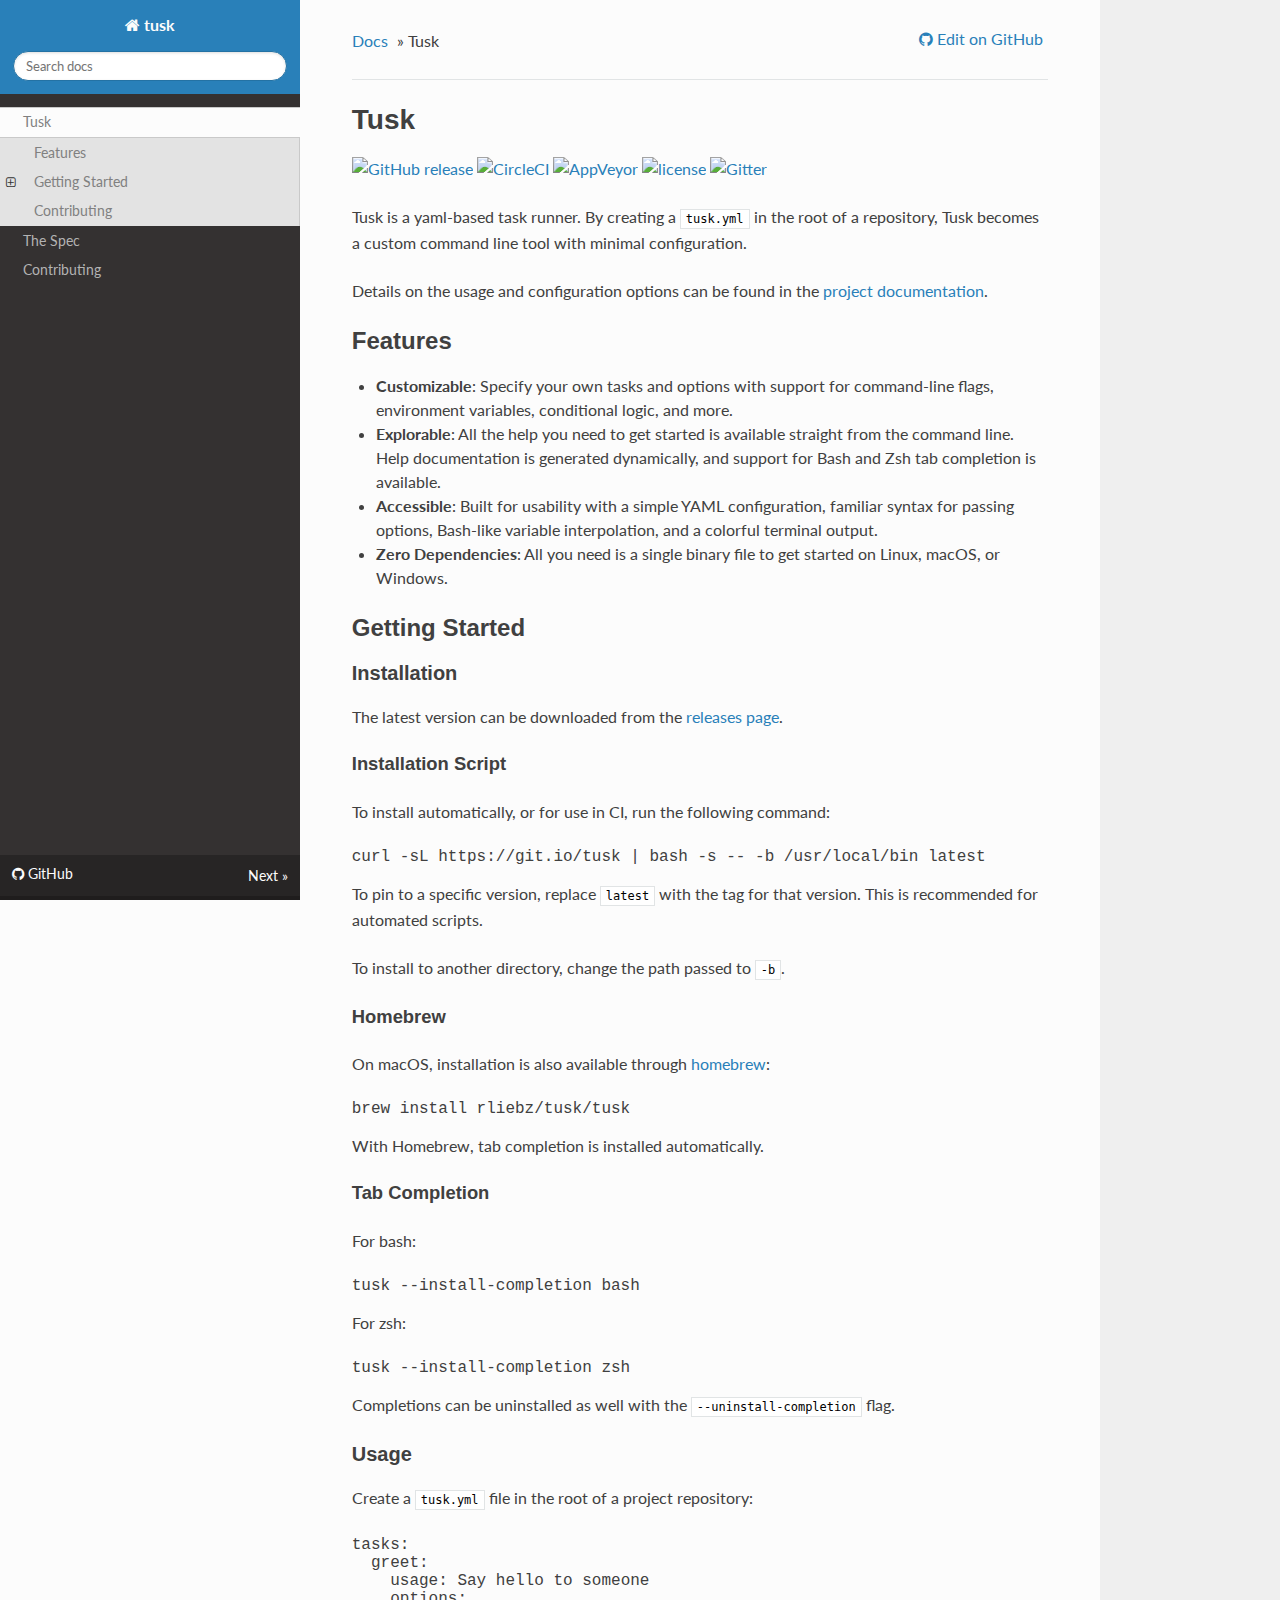
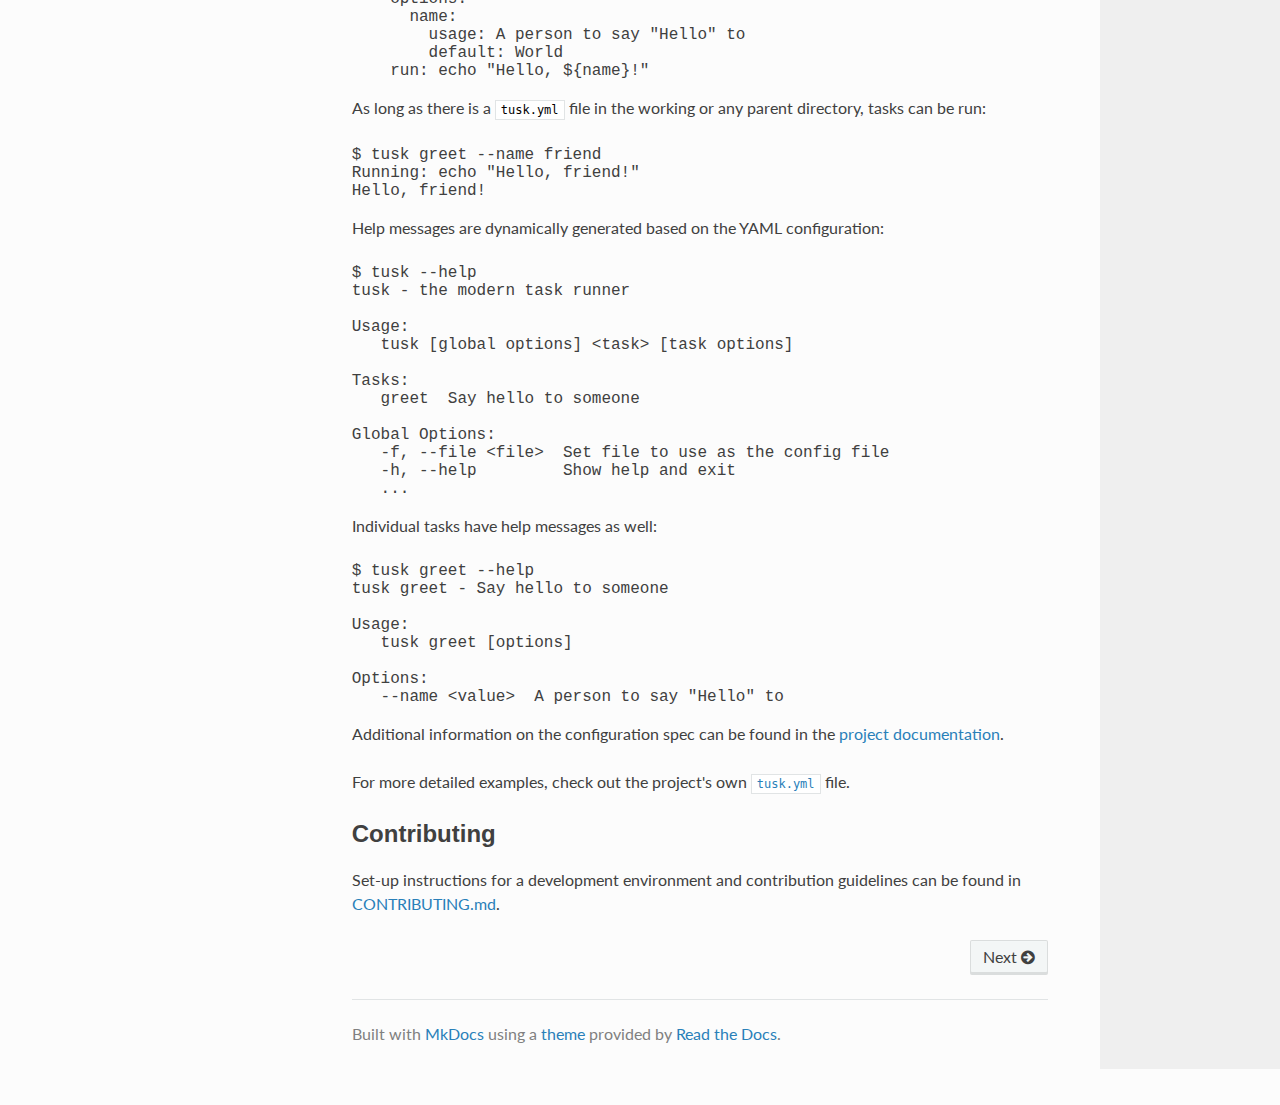
==== commit b8a720cb: "Deployed 748b6d2 with MkDocs version: 1.0.4" ====
--- a/index.html
+++ b/index.html
@@ -111,6 +111,11 @@
       
         <li class="toctree-l4">
           <a class="toctree-l5" href="#homebrew">Homebrew</a>
+        </li>
+    
+      
+        <li class="toctree-l4">
+          <a class="toctree-l5" href="#tab-completion">Tab Completion</a>
         </li>
     
     </ul>
@@ -200,14 +205,14 @@
 documentation</a>.</p>
 <h2 id="features">Features</h2>
 <ul>
-<li><strong>Customizable</strong>: Specify your own tasks and options with support for command-line
-  flags, environment variables, conditional logic, and more.</li>
-<li><strong>Explorable</strong>: With help documentation generated dynamically and support for Bash
-  and Zsh tab completion available, all the help you need to get started in a
-  project is available straight from the command line.</li>
-<li><strong>Accessible</strong>: Built for usability with a simple YAML configuration, familiar
-  syntax for passing options, Bash-like variable interpolation, and a colorful
-  terminal output.</li>
+<li><strong>Customizable</strong>: Specify your own tasks and options with support for
+  command-line flags, environment variables, conditional logic, and more.</li>
+<li><strong>Explorable</strong>: All the help you need to get started is available straight
+  from the command line. Help documentation is generated dynamically, and
+  support for Bash and Zsh tab completion is available.</li>
+<li><strong>Accessible</strong>: Built for usability with a simple YAML configuration,
+  familiar syntax for passing options, Bash-like variable interpolation, and a
+  colorful terminal output.</li>
 <li><strong>Zero Dependencies</strong>: All you need is a single binary file to get started on
   Linux, macOS, or Windows.</li>
 </ul>
@@ -220,8 +225,8 @@
 </pre></div>
 
 
-<p>To pin to a specific version, which is recommended for automated scripts,
-replace <code>latest</code> with the tag for that version.</p>
+<p>To pin to a specific version, replace <code>latest</code> with the tag for that version.
+This is recommended for automated scripts.</p>
 <p>To install to another directory, change the path passed to <code>-b</code>.</p>
 <h4 id="homebrew">Homebrew</h4>
 <p>On macOS, installation is also available through <a href="https://brew.sh">homebrew</a>:</p>
@@ -229,6 +234,19 @@
 </pre></div>
 
 
+<p>With Homebrew, tab completion is installed automatically.</p>
+<h4 id="tab-completion">Tab Completion</h4>
+<p>For bash:</p>
+<div class="codehilite"><pre><span></span>tusk --install-completion bash
+</pre></div>
+
+
+<p>For zsh:</p>
+<div class="codehilite"><pre><span></span>tusk --install-completion zsh
+</pre></div>
+
+
+<p>Completions can be uninstalled as well with the <code>--uninstall-completion</code> flag.</p>
 <h3 id="usage">Usage</h3>
 <p>Create a <code>tusk.yml</code> file in the root of a project repository:</p>
 <div class="codehilite"><pre><span></span><span class="l l-Scalar l-Scalar-Plain">tasks</span><span class="p p-Indicator">:</span>
@@ -336,5 +354,5 @@
 
 <!--
 MkDocs version : 1.0.4
-Build Date UTC : 2018-12-02 14:34:46
+Build Date UTC : 2019-08-07 03:12:07
 -->
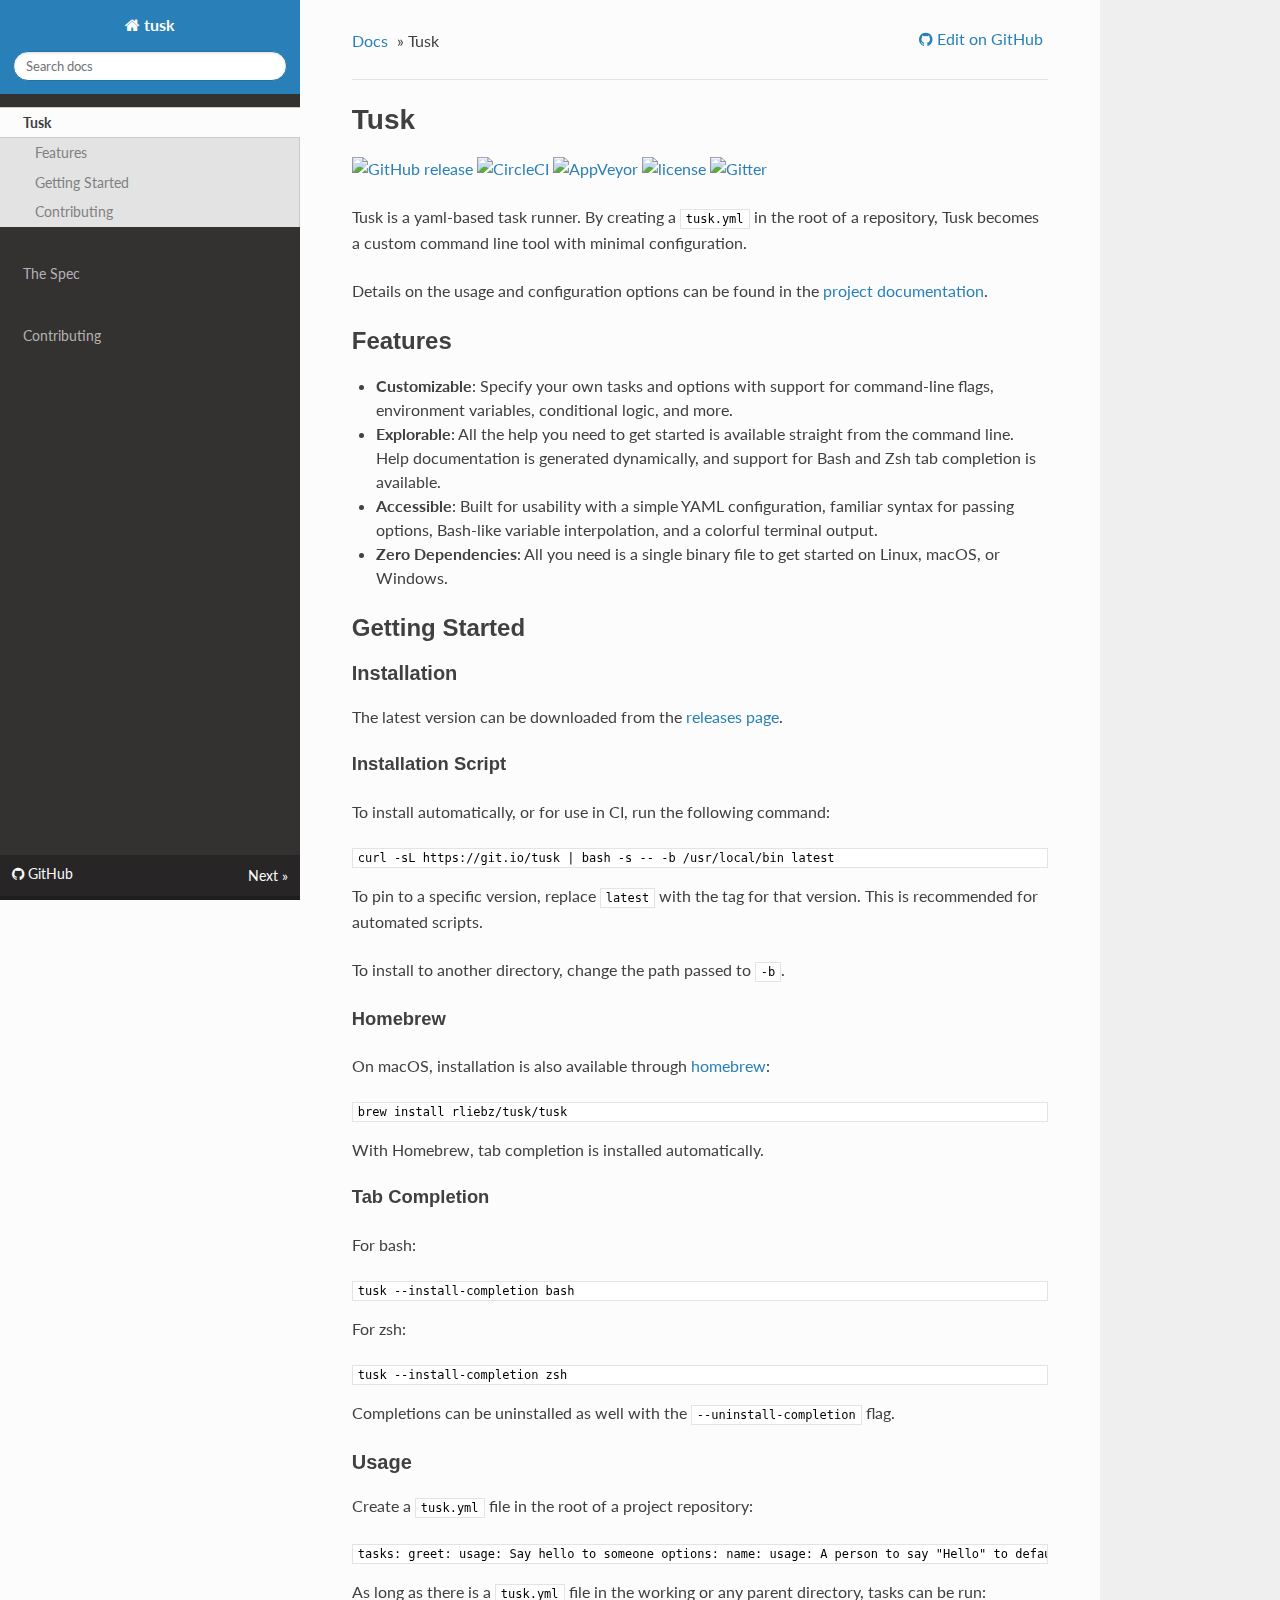
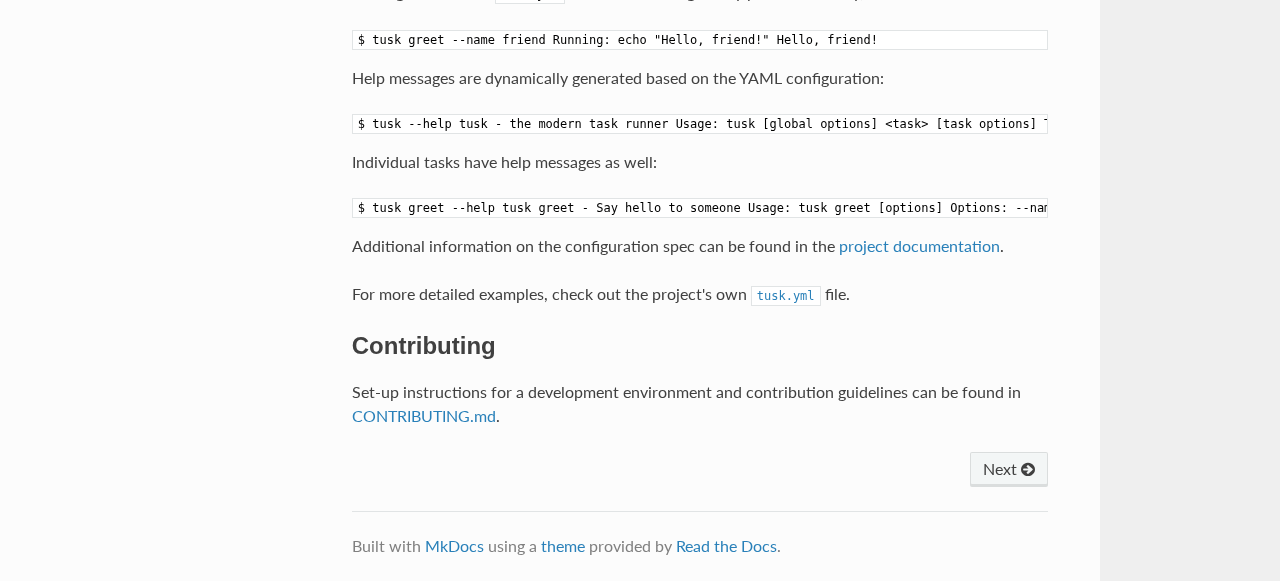
==== commit 08851a2a: "Deployed 1574874 with MkDocs version: 1.1" ====
--- a/index.html
+++ b/index.html
@@ -7,15 +7,14 @@
   <meta name="viewport" content="width=device-width, initial-scale=1.0">
   <meta name="description" content="None">
   
+  
   <link rel="shortcut icon" href="img/favicon.ico">
-  <title>Tusk - tusk</title>
-  <link href='https://fonts.googleapis.com/css?family=Lato:400,700|Roboto+Slab:400,700|Inconsolata:400,700' rel='stylesheet' type='text/css'>
-  <link href='https://maxcdn.bootstrapcdn.com/font-awesome/4.7.0/css/font-awesome.min.css' rel='stylesheet' type='text/css'>
-
-  <link rel="stylesheet" href="css/theme.css" type="text/css" />
-  <link rel="stylesheet" href="css/theme_extra.css" type="text/css" />
-  <link rel="stylesheet" href="//cdnjs.cloudflare.com/ajax/libs/highlight.js/9.12.0/styles/github.min.css">
-  <link href="pygments.css" rel="stylesheet">
+  <title>tusk</title>
+  <link rel="stylesheet" href="https://fonts.googleapis.com/css?family=Lato:400,700|Roboto+Slab:400,700|Inconsolata:400,700" />
+
+  <link rel="stylesheet" href="css/theme.css" />
+  <link rel="stylesheet" href="css/theme_extra.css" />
+  <link rel="stylesheet" href="https://cdnjs.cloudflare.com/ajax/libs/highlight.js/9.12.0/styles/github.min.css" />
   
   <script>
     // Current page data
@@ -26,7 +25,8 @@
   
   <script src="js/jquery-2.1.1.min.js" defer></script>
   <script src="js/modernizr-2.8.3.min.js" defer></script>
-  <script src="//cdnjs.cloudflare.com/ajax/libs/highlight.js/9.12.0/highlight.min.js"></script>
+  <script src="https://cdnjs.cloudflare.com/ajax/libs/highlight.js/9.12.0/highlight.min.js"></script>
+  <script src="https://cdnjs.cloudflare.com/ajax/libs/highlight.js/9.12.0/languages/yaml.min.js"></script>
   <script>hljs.initHighlightingOnLoad();</script> 
   
 </head>
@@ -37,6 +37,7 @@
 
     
     <nav data-toggle="wy-nav-shift" class="wy-nav-side stickynav">
+    <div class="wy-side-scroll">
       <div class="wy-side-nav-search">
         <a href="." class="icon icon-home"> tusk</a>
         <div role="search">
@@ -47,120 +48,42 @@
       </div>
 
       <div class="wy-menu wy-menu-vertical" data-spy="affix" role="navigation" aria-label="main navigation">
-	<ul class="tocbase current">
-    
-    
-      
-
-
-  
-    
-    <li class="navtree toctree-l1 page current">
-      <a class="current" href=".">
-        Tusk
-      </a>
-    </li>
-    
-      
-
-
-
-  <li class="toctree-l1 current">
-    <ul class="subnav-l1 current">
-    
-      
-        <li class="toctree-l2">
-          <a class="toctree-l3" href="#features">Features</a>
-        </li>
-    
-      
-          
-
-  <li class="toctree-l2">
-    <a href="#getting-started">
-      Getting Started
-      <span class="toctree-expand"></span>
-    </a>
-  </li>
-
-
-
-  <li class="toctree-l2">
-    <ul class="subnav-l2 toc-hidden">
-    
-      
-          
-
-  <li class="toctree-l3 current with-children">
-    <a href="#installation">
-      Installation
-      <span class="toctree-expand"></span>
-    </a>
-  </li>
-
-
-
-  <li class="toctree-l3 current">
-    <ul class="subnav-l3 current">
-    
-      
-        <li class="toctree-l4">
-          <a class="toctree-l5" href="#installation-script">Installation Script</a>
-        </li>
-    
-      
-        <li class="toctree-l4">
-          <a class="toctree-l5" href="#homebrew">Homebrew</a>
-        </li>
-    
-      
-        <li class="toctree-l4">
-          <a class="toctree-l5" href="#tab-completion">Tab Completion</a>
-        </li>
-    
+                <ul class="current">
+                    <li class="toctree-l1 current"><a class="reference internal current" href=".">Tusk</a>
+    <ul class="current">
+    <li class="toctree-l2"><a class="reference internal" href="#features">Features</a>
+    </li>
+    <li class="toctree-l2"><a class="reference internal" href="#getting-started">Getting Started</a>
+        <ul>
+    <li class="toctree-l3"><a class="reference internal" href="#installation">Installation</a>
+        <ul>
+    <li class="toctree-l4"><a class="reference internal" href="#installation-script">Installation Script</a>
+    </li>
+    <li class="toctree-l4"><a class="reference internal" href="#homebrew">Homebrew</a>
+    </li>
+    <li class="toctree-l4"><a class="reference internal" href="#tab-completion">Tab Completion</a>
+    </li>
+        </ul>
+    </li>
+    <li class="toctree-l3"><a class="reference internal" href="#usage">Usage</a>
+    </li>
+        </ul>
+    </li>
+    <li class="toctree-l2"><a class="reference internal" href="#contributing">Contributing</a>
+    </li>
     </ul>
-  </li>
-
-      
-    
-      
-        <li class="toctree-l3">
-          <a class="toctree-l4" href="#usage">Usage</a>
-        </li>
-    
-    </ul>
-  </li>
-
-      
-    
-      
-        <li class="toctree-l2">
-          <a class="toctree-l3" href="#contributing">Contributing</a>
-        </li>
-    
-    </ul>
-  </li>
-
-
-  
-    
-      
-
-
-  <li class="navtree toctree-l1 inactive">
-    <a class="" href="spec/">The Spec</a>
-  </li>
-    
-      
-
-
-  <li class="navtree toctree-l1 inactive">
-    <a class="" href="CONTRIBUTING/">Contributing</a>
-  </li>
-    
-  </ul>
+                    </li>
+                </ul>
+                <ul>
+                    <li class="toctree-l1"><a class="reference internal" href="spec/">The Spec</a>
+                    </li>
+                </ul>
+                <ul>
+                    <li class="toctree-l1"><a class="reference internal" href="CONTRIBUTING/">Contributing</a>
+                    </li>
+                </ul>
       </div>
-      &nbsp;
+    </div>
     </nav>
 
     <section data-toggle="wy-nav-shift" class="wy-nav-content-wrap">
@@ -188,6 +111,7 @@
       
     </li>
   </ul>
+  
   <hr/>
 </div>
           <div role="main">
@@ -221,55 +145,49 @@
 <p>The latest version can be downloaded from the <a href="https://github.com/rliebz/tusk/releases">releases page</a>.</p>
 <h4 id="installation-script">Installation Script</h4>
 <p>To install automatically, or for use in CI, run the following command:</p>
-<div class="codehilite"><pre><span></span>curl -sL https://git.io/tusk <span class="p">|</span> bash -s -- -b /usr/local/bin latest
-</pre></div>
-
+<pre><code class="bash">curl -sL https://git.io/tusk | bash -s -- -b /usr/local/bin latest
+</code></pre>
 
 <p>To pin to a specific version, replace <code>latest</code> with the tag for that version.
 This is recommended for automated scripts.</p>
 <p>To install to another directory, change the path passed to <code>-b</code>.</p>
 <h4 id="homebrew">Homebrew</h4>
 <p>On macOS, installation is also available through <a href="https://brew.sh">homebrew</a>:</p>
-<div class="codehilite"><pre><span></span>brew install rliebz/tusk/tusk
-</pre></div>
-
+<pre><code class="bash">brew install rliebz/tusk/tusk
+</code></pre>
 
 <p>With Homebrew, tab completion is installed automatically.</p>
 <h4 id="tab-completion">Tab Completion</h4>
 <p>For bash:</p>
-<div class="codehilite"><pre><span></span>tusk --install-completion bash
-</pre></div>
-
+<pre><code class="bash">tusk --install-completion bash
+</code></pre>
 
 <p>For zsh:</p>
-<div class="codehilite"><pre><span></span>tusk --install-completion zsh
-</pre></div>
-
+<pre><code class="zsh">tusk --install-completion zsh
+</code></pre>
 
 <p>Completions can be uninstalled as well with the <code>--uninstall-completion</code> flag.</p>
 <h3 id="usage">Usage</h3>
 <p>Create a <code>tusk.yml</code> file in the root of a project repository:</p>
-<div class="codehilite"><pre><span></span><span class="l l-Scalar l-Scalar-Plain">tasks</span><span class="p p-Indicator">:</span>
-  <span class="l l-Scalar l-Scalar-Plain">greet</span><span class="p p-Indicator">:</span>
-    <span class="l l-Scalar l-Scalar-Plain">usage</span><span class="p p-Indicator">:</span> <span class="l l-Scalar l-Scalar-Plain">Say hello to someone</span>
-    <span class="l l-Scalar l-Scalar-Plain">options</span><span class="p p-Indicator">:</span>
-      <span class="l l-Scalar l-Scalar-Plain">name</span><span class="p p-Indicator">:</span>
-        <span class="l l-Scalar l-Scalar-Plain">usage</span><span class="p p-Indicator">:</span> <span class="l l-Scalar l-Scalar-Plain">A person to say &quot;Hello&quot; to</span>
-        <span class="l l-Scalar l-Scalar-Plain">default</span><span class="p p-Indicator">:</span> <span class="l l-Scalar l-Scalar-Plain">World</span>
-    <span class="l l-Scalar l-Scalar-Plain">run</span><span class="p p-Indicator">:</span> <span class="l l-Scalar l-Scalar-Plain">echo &quot;Hello, ${name}!&quot;</span>
-</pre></div>
-
+<pre><code class="yaml">tasks:
+  greet:
+    usage: Say hello to someone
+    options:
+      name:
+        usage: A person to say &quot;Hello&quot; to
+        default: World
+    run: echo &quot;Hello, ${name}!&quot;
+</code></pre>
 
 <p>As long as there is a <code>tusk.yml</code> file in the working or any parent directory,
 tasks can be run:</p>
-<div class="codehilite"><pre><span></span>$ tusk greet --name friend
+<pre><code class="text">$ tusk greet --name friend
 Running: echo &quot;Hello, friend!&quot;
 Hello, friend!
-</pre></div>
-
+</code></pre>
 
 <p>Help messages are dynamically generated based on the YAML configuration:</p>
-<div class="codehilite"><pre><span></span>$ tusk --help
+<pre><code class="text">$ tusk --help
 tusk - the modern task runner
 
 Usage:
@@ -282,11 +200,10 @@
    -f, --file &lt;file&gt;  Set file to use as the config file
    -h, --help         Show help and exit
    ...
-</pre></div>
-
+</code></pre>
 
 <p>Individual tasks have help messages as well:</p>
-<div class="codehilite"><pre><span></span>$ tusk greet --help
+<pre><code class="text">$ tusk greet --help
 tusk greet - Say hello to someone
 
 Usage:
@@ -294,8 +211,7 @@
 
 Options:
    --name &lt;value&gt;  A person to say &quot;Hello&quot; to
-</pre></div>
-
+</code></pre>
 
 <p>Additional information on the configuration spec can be found in the <a href="https://rliebz.github.io/tusk/spec/">project
 documentation</a>.</p>
@@ -324,7 +240,7 @@
     
   </div>
 
-  Built with <a href="http://www.mkdocs.org">MkDocs</a> using a <a href="https://github.com/snide/sphinx_rtd_theme">theme</a> provided by <a href="https://readthedocs.org">Read the Docs</a>.
+  Built with <a href="https://www.mkdocs.org/">MkDocs</a> using a <a href="https://github.com/snide/sphinx_rtd_theme">theme</a> provided by <a href="https://readthedocs.org">Read the Docs</a>.
 </footer>
       
         </div>
@@ -334,7 +250,7 @@
 
   </div>
 
-  <div class="rst-versions" role="note" style="cursor: pointer">
+  <div class="rst-versions" role="note" aria-label="versions">
     <span class="rst-current-version" data-toggle="rst-current-version">
       
           <a href="https://github.com/rliebz/tusk/" class="fa fa-github" style="float: left; color: #fcfcfc"> GitHub</a>
@@ -348,11 +264,16 @@
     <script>var base_url = '.';</script>
     <script src="js/theme.js" defer></script>
       <script src="search/main.js" defer></script>
+    <script defer>
+        window.onload = function () {
+            SphinxRtdTheme.Navigation.enable(true);
+        };
+    </script>
 
 </body>
 </html>
 
 <!--
-MkDocs version : 1.0.4
-Build Date UTC : 2019-08-07 03:12:07
+MkDocs version : 1.1
+Build Date UTC : 2020-05-16 12:52:50
 -->
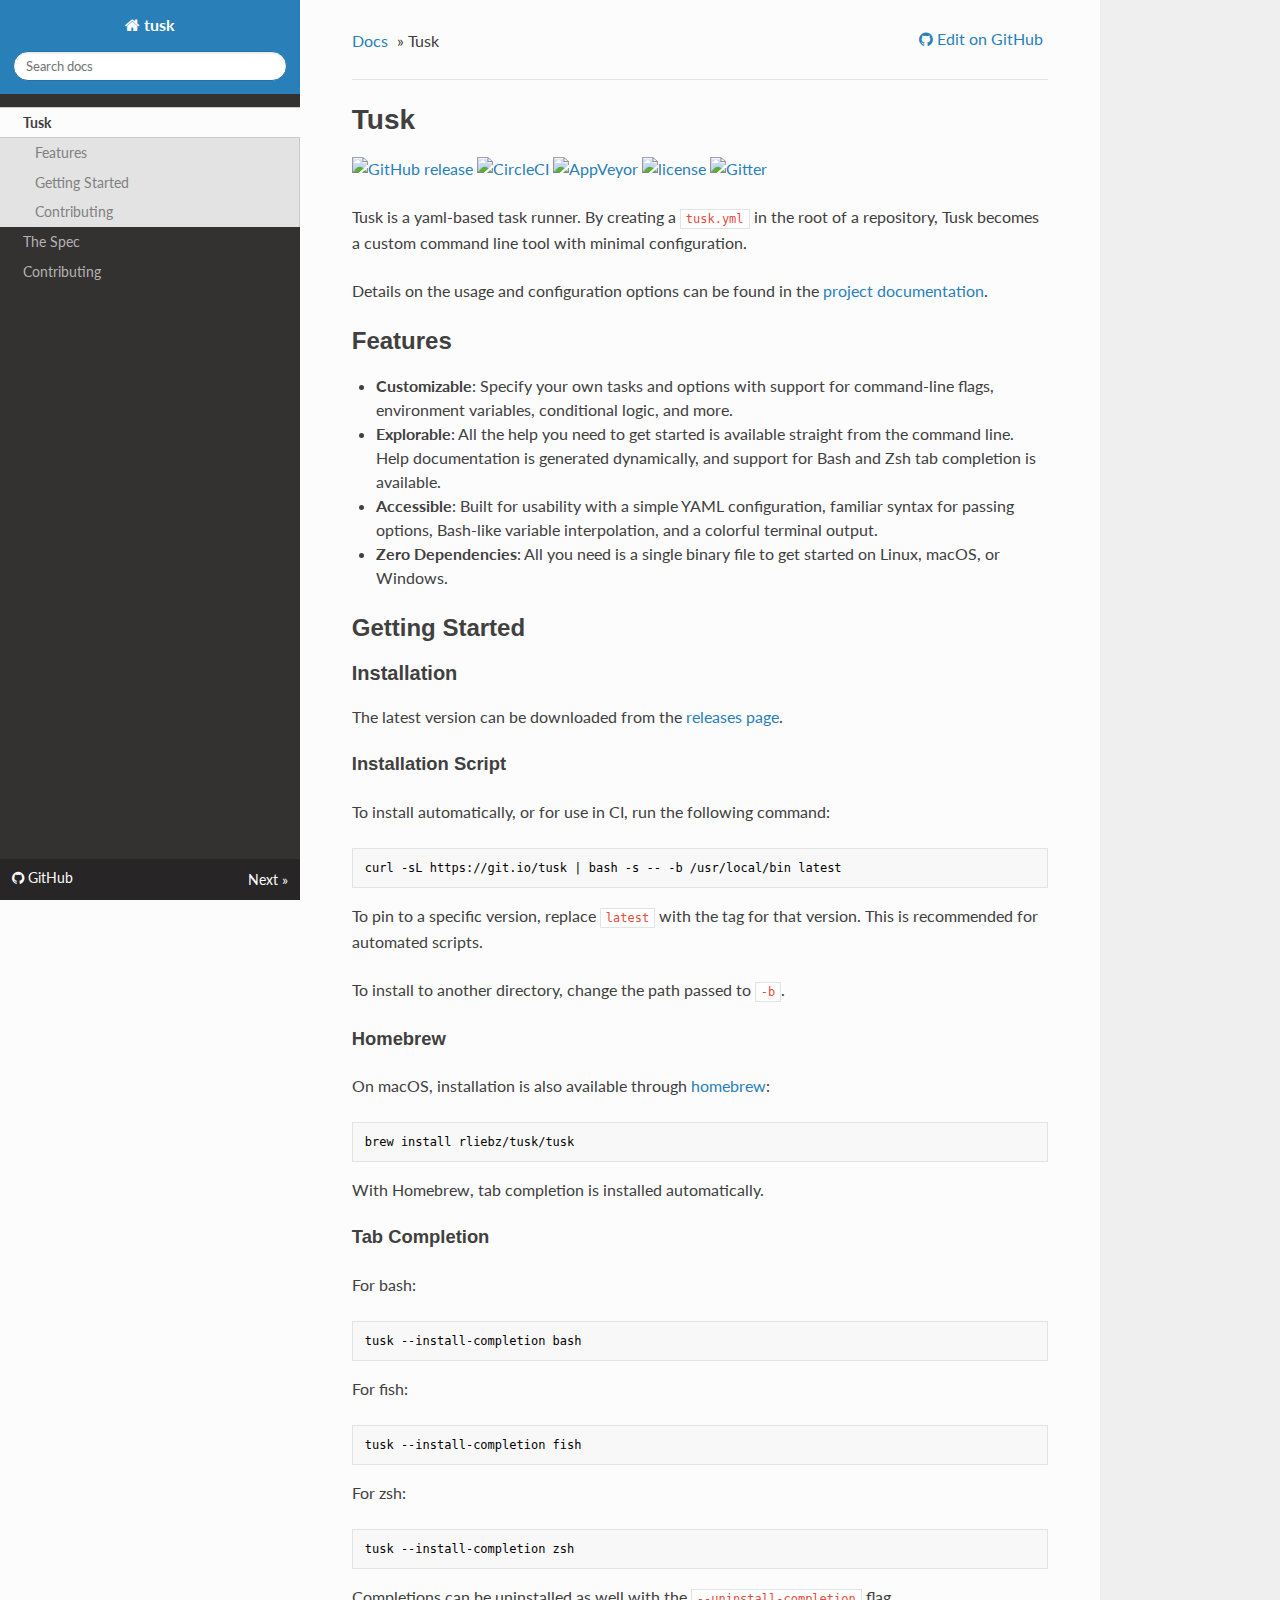
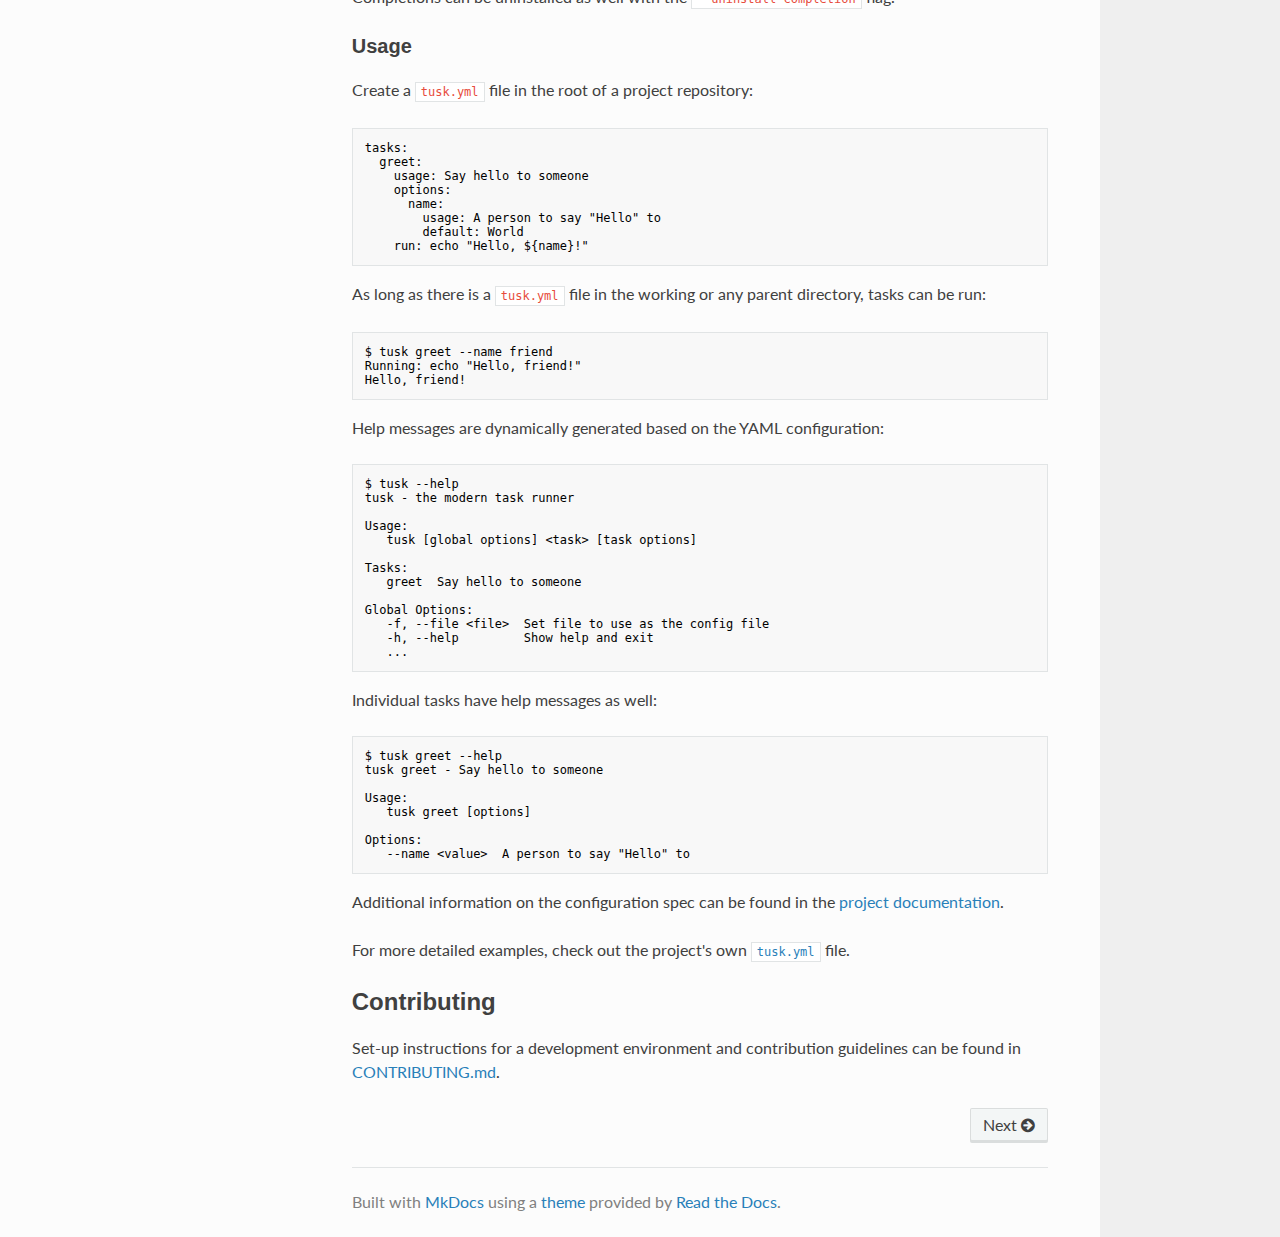
==== commit 1b53d459: "Deployed ea333e2 with MkDocs version: 1.1.2" ====
--- a/index.html
+++ b/index.html
@@ -145,31 +145,30 @@
 <p>The latest version can be downloaded from the <a href="https://github.com/rliebz/tusk/releases">releases page</a>.</p>
 <h4 id="installation-script">Installation Script</h4>
 <p>To install automatically, or for use in CI, run the following command:</p>
-<pre><code class="bash">curl -sL https://git.io/tusk | bash -s -- -b /usr/local/bin latest
-</code></pre>
-
+<pre><code class="language-bash">curl -sL https://git.io/tusk | bash -s -- -b /usr/local/bin latest
+</code></pre>
 <p>To pin to a specific version, replace <code>latest</code> with the tag for that version.
 This is recommended for automated scripts.</p>
 <p>To install to another directory, change the path passed to <code>-b</code>.</p>
 <h4 id="homebrew">Homebrew</h4>
 <p>On macOS, installation is also available through <a href="https://brew.sh">homebrew</a>:</p>
-<pre><code class="bash">brew install rliebz/tusk/tusk
-</code></pre>
-
+<pre><code class="language-bash">brew install rliebz/tusk/tusk
+</code></pre>
 <p>With Homebrew, tab completion is installed automatically.</p>
 <h4 id="tab-completion">Tab Completion</h4>
 <p>For bash:</p>
-<pre><code class="bash">tusk --install-completion bash
-</code></pre>
-
+<pre><code class="language-bash">tusk --install-completion bash
+</code></pre>
+<p>For fish:</p>
+<pre><code class="language-fish">tusk --install-completion fish
+</code></pre>
 <p>For zsh:</p>
-<pre><code class="zsh">tusk --install-completion zsh
-</code></pre>
-
+<pre><code class="language-zsh">tusk --install-completion zsh
+</code></pre>
 <p>Completions can be uninstalled as well with the <code>--uninstall-completion</code> flag.</p>
 <h3 id="usage">Usage</h3>
 <p>Create a <code>tusk.yml</code> file in the root of a project repository:</p>
-<pre><code class="yaml">tasks:
+<pre><code class="language-yaml">tasks:
   greet:
     usage: Say hello to someone
     options:
@@ -178,16 +177,14 @@
         default: World
     run: echo &quot;Hello, ${name}!&quot;
 </code></pre>
-
 <p>As long as there is a <code>tusk.yml</code> file in the working or any parent directory,
 tasks can be run:</p>
-<pre><code class="text">$ tusk greet --name friend
+<pre><code class="language-text">$ tusk greet --name friend
 Running: echo &quot;Hello, friend!&quot;
 Hello, friend!
 </code></pre>
-
 <p>Help messages are dynamically generated based on the YAML configuration:</p>
-<pre><code class="text">$ tusk --help
+<pre><code class="language-text">$ tusk --help
 tusk - the modern task runner
 
 Usage:
@@ -201,9 +198,8 @@
    -h, --help         Show help and exit
    ...
 </code></pre>
-
 <p>Individual tasks have help messages as well:</p>
-<pre><code class="text">$ tusk greet --help
+<pre><code class="language-text">$ tusk greet --help
 tusk greet - Say hello to someone
 
 Usage:
@@ -212,7 +208,6 @@
 Options:
    --name &lt;value&gt;  A person to say &quot;Hello&quot; to
 </code></pre>
-
 <p>Additional information on the configuration spec can be found in the <a href="https://rliebz.github.io/tusk/spec/">project
 documentation</a>.</p>
 <p>For more detailed examples, check out the project's own <a href="https://github.com/rliebz/tusk/blob/master/tusk.yml"><code>tusk.yml</code></a>
@@ -274,6 +269,6 @@
 </html>
 
 <!--
-MkDocs version : 1.1
-Build Date UTC : 2020-05-16 12:52:50
+MkDocs version : 1.1.2
+Build Date UTC : 2022-02-17 02:41:32.274277+00:00
 -->
--- a/css/theme_extra.css
+++ b/css/theme_extra.css
@@ -1,54 +1,3 @@
-/*
- * Sphinx doesn't have support for section dividers like we do in
- * MkDocs, this styles the section titles in the nav
- *
- * https://github.com/mkdocs/mkdocs/issues/175
- */
-.wy-menu-vertical span {
-    line-height: 18px;
-    padding: 0.4045em 1.618em;
-    display: block;
-    position: relative;
-    font-size: 90%;
-    color: #838383;
-}
-
-/*
- * Long navigations run off the bottom of the screen as the nav
- * area doesn't scroll.
- *
- * https://github.com/mkdocs/mkdocs/pull/202
- *
- * Builds upon pull 202 https://github.com/mkdocs/mkdocs/pull/202
- * to make toc scrollbar end before navigations buttons to not be overlapping.
- */
-.wy-nav-side {
-    height: calc(100% - 45px);
-    overflow-y: auto;
-    min-height: 0;
-}
-
-.rst-versions{
-    border-top: 0;
-    height: 45px;
-}
-
-@media screen and (max-width: 768px) {
-    .wy-nav-side {
-        height: 100%;
-    }
-}
-
-/*
- * readthedocs theme hides nav items when the window height is
- * too small to contain them.
- *
- * https://github.com/mkdocs/mkdocs/issues/#348
- */
-.wy-menu-vertical ul {
-  margin-bottom: 2em;
-}
-
 /*
  * Wrap inline code samples otherwise they shoot of the side and
  * can't be read at all.
@@ -57,7 +6,7 @@
  * https://github.com/mkdocs/mkdocs/issues/233
  * https://github.com/mkdocs/mkdocs/issues/834
  */
-code {
+.rst-content code {
     white-space: pre-wrap;
     word-wrap: break-word;
     padding: 2px 5px;
@@ -71,12 +20,26 @@
  * https://github.com/mkdocs/mkdocs/issues/834
  * https://github.com/mkdocs/mkdocs/issues/233
  */
-pre code {
+.rst-content pre code {
   white-space: pre;
   word-wrap: normal;
   display: block;
   padding: 12px;
   font-size: 12px;
+}
+
+/**
+ * Fix code colors
+ *
+ * https://github.com/mkdocs/mkdocs/issues/2027
+ */
+.rst-content code {
+    color: #E74C3C;
+}
+
+.rst-content pre code {
+    color: #000;
+    background: #f8f8f8;
 }
 
 /*
@@ -113,7 +76,7 @@
  *
  * https://github.com/mkdocs/mkdocs/issues/319
  */
-.no-highlight {
+.rst-content .no-highlight {
   display: block;
   padding: 0.5em;
   color: #333;
@@ -124,8 +87,11 @@
  * Additions specific to the search functionality provided by MkDocs
  */
 
+.search-results {
+    margin-top: 23px;
+}
+
 .search-results article {
-    margin-top: 23px;
     border-top: 1px solid #E1E4E5;
     padding-top: 24px;
 }
@@ -141,16 +107,12 @@
     border-color: #D1D4D5;
 }
 
-.wy-menu-vertical li ul {
-    display: inherit;
-}
-
 /*
  * Improve inline code blocks within admonitions.
  *
  * https://github.com/mkdocs/mkdocs/issues/656
  */
- .admonition code {
+ .rst-content .admonition code {
   color: #404040;
   border: 1px solid #c7c9cb;
   border: 1px solid rgba(0, 0, 0, 0.2);
@@ -176,132 +138,3 @@
    border: 1px solid #e1e4e5 !important; /* csslint allow: important */
    border-collapse: collapse;
 }
-
-/*
- * readthedocs-nested overrides
- *
-*/
-
-/* .wy-menu-vertical li ul {
-  display: none
-} */
-
-/* .wy-menu-vertical li.current ul {
-    display: block;
-} */
-
-/*  
- * Pallet 227 - 201 - 175
- * e3e3e3 c9c9c9 bdbdbd
- */
-
-.wy-menu-vertical ul.tocbase ul.current {
-    display: block !important;
-}
-
-.wy-menu-vertical ul.tocbase ul.toc-hidden {
-    display: none !important;
-}
-
-.wy-menu-vertical ul.tocbase li a {
-    position: relative;
-    color: #808080;
-    font-size: 14px;
-    font-weight: 400;
-}
-
-.wy-menu-vertical ul.tocbase li.current.with-children > a {
-    color: #333333;
-    font-weight: bold;
-}
-
-.wy-menu-vertical ul.tocbase span.toctree-expand {
-    position: absolute;
-    top: 6px;
-    margin: 0px;
-    padding: 0px;
-    font-size: 12px !important;
-    font-weight: 400;
-    color: #333333;
-}
-
-.wy-menu-vertical ul.tocbase li.toctree-l2 > a > span.toctree-expand {
-    left: 6px;
-}
-.wy-menu-vertical ul.tocbase li.toctree-l3 > a > span.toctree-expand {
-    left: 16px;
-}
-.wy-menu-vertical ul.tocbase li.toctree-l4 > a > span.toctree-expand {
-    left: 26px;
-}
-.wy-menu-vertical ul.tocbase li.toctree-l5 > a > span.toctree-expand {
-    left: 36px;
-}
-
-.wy-menu-vertical ul.tocbase li.navtree.toctree-l1.inactive > a,
-.wy-menu-vertical ul.tocbase li.navtree.toctree-l2.inactive > a {
-    color: #b3b3b3;
-}
-
-/* Selected top-level heading */
-.wy-menu-vertical .navtree li.toctree-l2.current,
-.wy-menu-vertical .navtree li.toctree-l2.current > a {
-    background: #fcfcfc;
-}
-.wy-menu-vertical .navtree li.toctree-l2.current > a,
-.wy-menu-vertical .navtree li.toctree-l2.current > span {
-    color: #404040 !important;
-}
-
-.wy-menu-vertical .navtree li.toctree-l2.current > a {
-    padding: 6px 0 6px 22px;
-    font-weight: bold;
-}
-
-/* Level 2 heading */
-.wy-menu-vertical ul.navtree.subnav-l1 ul.subnav-l2,
-.wy-menu-vertical ul.navtree.subnav-l1 li.toctree-l2.current li.toctree-l3 > a {
-    background: #e3e3e3;
-}
-
-.wy-menu-vertical ul.subnav-l1 ul.subnav-l2,
-.wy-menu-vertical ul.subnav-l1 li.toctree-l2.current li.toctree-l3 > a {
-    background: #c9c9c9;
-}
-
-.wy-menu-vertical ul.tocbase li.toctree-l2.current li.toctree-l3 > a {
-    padding: 6px 0 6px 32px;
-}
-
-/* Level 3 heading */
-.wy-menu-vertical ul.navtree.subnav-l1 li.toctree-l2.current li.toctree-l3.current > a,
-.wy-menu-vertical ul.navtree.subnav-l1 li.toctree-l3.current li.toctree-l4 > a {
-    background: #c9c9c9;
-}
-.wy-menu-vertical ul.subnav-l1 li.toctree-l2.current li.toctree-l3.current > a,
-.wy-menu-vertical ul.subnav-l1 li.toctree-l3.current li.toctree-l4 > a {
-    background: #bdbdbd;
-}
-.wy-menu-vertical li.toctree-l3.current li.toctree-l4 > a {
-    padding: 6px 0 6px 42px;
-}
-
-/* Level 4 heading */
-.wy-menu-vertical ul.tocbase li.toctree-l3.current li.toctree-l4.current > a,
-.wy-menu-vertical li.toctree-l4.current li.toctree-l5 > a {
-    background: #bdbdbd;
-}
-.wy-menu-vertical li.toctree-l4.current li.toctree-l5 > a {
-    padding: 6px 0 6px 52px;
-}
-
-.wy-menu-vertical ul.navtree.subnav-l1 li.toctree-l2.current li.toctree-l3 > a:hover,
-.wy-menu-vertical ul.subnav-l1 li.toctree-l2.current li.toctree-l3 > a:hover,
-.wy-menu-vertical ul.navtree.subnav-l1 li.toctree-l2.current li.toctree-l3.current > a:hover,
-.wy-menu-vertical ul.tocbase li.toctree-l4 > a:hover,
-.wy-menu-vertical ul.tocbase li.toctree-l4 > a:hover,
-.wy-menu-vertical ul.tocbase li.toctree-l5 > a:hover,
-.wy-menu-vertical ul.tocbase li.toctree-l6 > a:hover,
-.wy-menu-vertical ul.tocbase li.toctree-l7 > a:hover {
-    background: #d6d6d6 !important;
-}
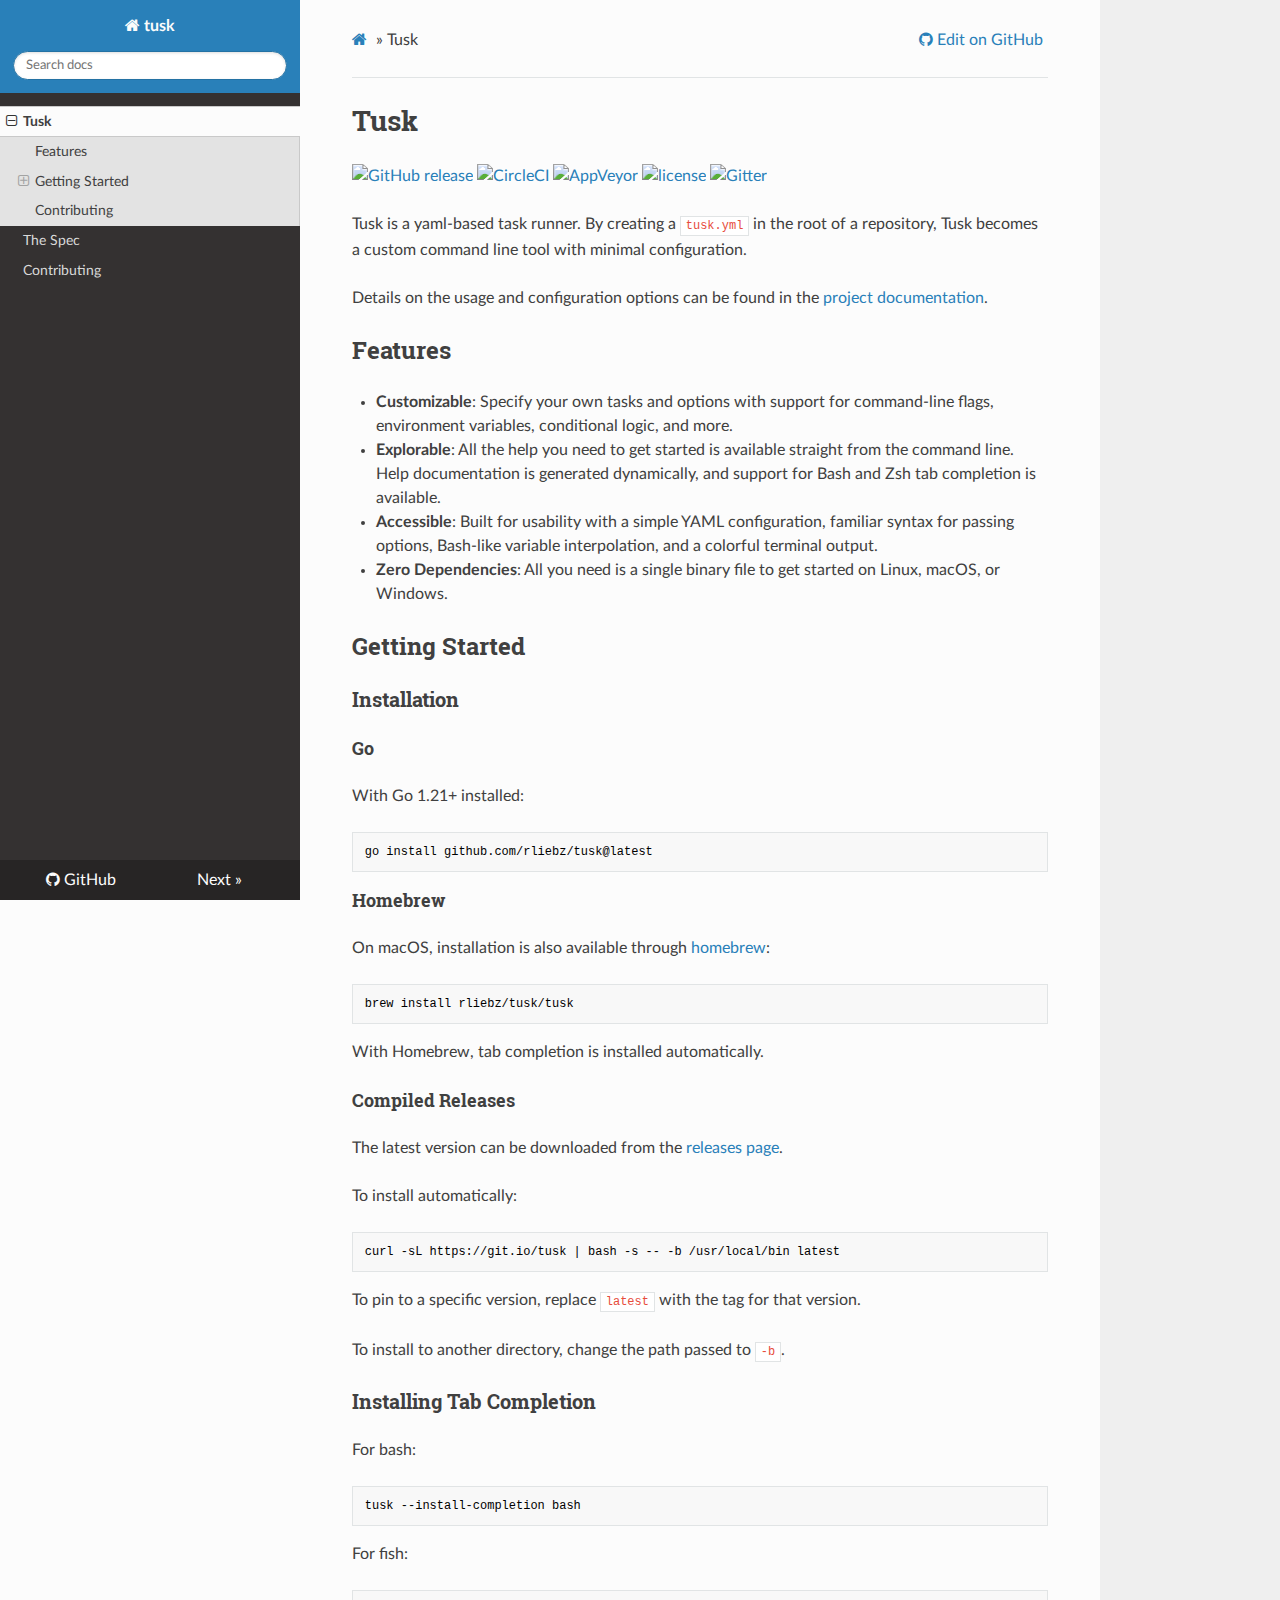
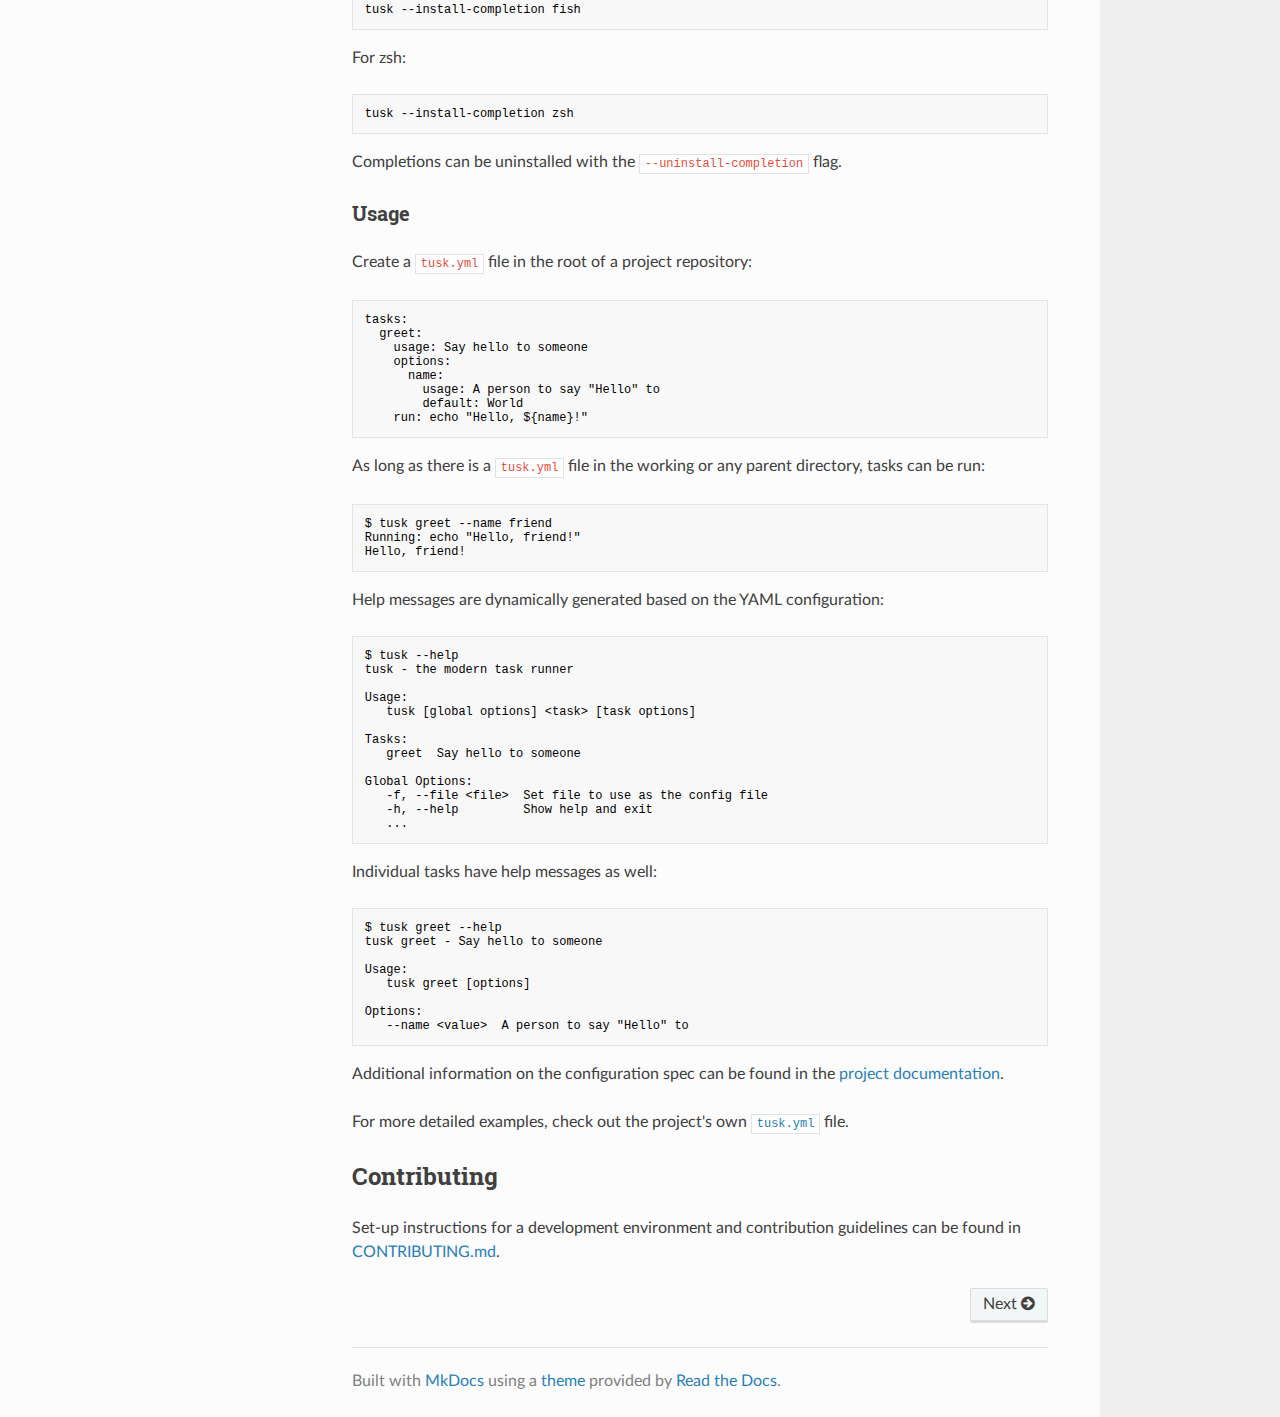
==== commit 07dd24fa: "Deployed 4a9dce8 with MkDocs version: 1.3.1" ====
--- a/index.html
+++ b/index.html
@@ -1,55 +1,48 @@
 <!DOCTYPE html>
-<!--[if IE 8]><html class="no-js lt-ie9" lang="en" > <![endif]-->
-<!--[if gt IE 8]><!--> <html class="no-js" lang="en" > <!--<![endif]-->
+<html class="writer-html5" lang="en" >
 <head>
-  <meta charset="utf-8">
-  <meta http-equiv="X-UA-Compatible" content="IE=edge">
-  <meta name="viewport" content="width=device-width, initial-scale=1.0">
-  <meta name="description" content="None">
-  
-  
-  <link rel="shortcut icon" href="img/favicon.ico">
-  <title>tusk</title>
-  <link rel="stylesheet" href="https://fonts.googleapis.com/css?family=Lato:400,700|Roboto+Slab:400,700|Inconsolata:400,700" />
-
-  <link rel="stylesheet" href="css/theme.css" />
-  <link rel="stylesheet" href="css/theme_extra.css" />
-  <link rel="stylesheet" href="https://cdnjs.cloudflare.com/ajax/libs/highlight.js/9.12.0/styles/github.min.css" />
-  
-  <script>
-    // Current page data
-    var mkdocs_page_name = "Tusk";
-    var mkdocs_page_input_path = "index.md";
-    var mkdocs_page_url = null;
-  </script>
-  
-  <script src="js/jquery-2.1.1.min.js" defer></script>
-  <script src="js/modernizr-2.8.3.min.js" defer></script>
-  <script src="https://cdnjs.cloudflare.com/ajax/libs/highlight.js/9.12.0/highlight.min.js"></script>
-  <script src="https://cdnjs.cloudflare.com/ajax/libs/highlight.js/9.12.0/languages/yaml.min.js"></script>
-  <script>hljs.initHighlightingOnLoad();</script> 
-  
+    <meta charset="utf-8" />
+    <meta http-equiv="X-UA-Compatible" content="IE=edge" />
+    <meta name="viewport" content="width=device-width, initial-scale=1.0" /><meta name="description" content="None" />
+      <link rel="shortcut icon" href="img/favicon.ico" />
+    <title>tusk</title>
+    <link rel="stylesheet" href="css/theme.css" />
+    <link rel="stylesheet" href="css/theme_extra.css" />
+        <link rel="stylesheet" href="https://cdnjs.cloudflare.com/ajax/libs/highlight.js/10.5.0/styles/github.min.css" />
+    
+      <script>
+        // Current page data
+        var mkdocs_page_name = "Tusk";
+        var mkdocs_page_input_path = "index.md";
+        var mkdocs_page_url = null;
+      </script>
+    
+    <script src="js/jquery-3.6.0.min.js" defer></script>
+    <!--[if lt IE 9]>
+      <script src="js/html5shiv.min.js"></script>
+    <![endif]-->
+      <script src="https://cdnjs.cloudflare.com/ajax/libs/highlight.js/10.5.0/highlight.min.js"></script>
+        <script src="https://cdnjs.cloudflare.com/ajax/libs/highlight.js/10.5.0/languages/yaml.min.js"></script>
+      <script>hljs.initHighlightingOnLoad();</script> 
 </head>
 
 <body class="wy-body-for-nav" role="document">
 
   <div class="wy-grid-for-nav">
-
-    
     <nav data-toggle="wy-nav-shift" class="wy-nav-side stickynav">
     <div class="wy-side-scroll">
       <div class="wy-side-nav-search">
-        <a href="." class="icon icon-home"> tusk</a>
-        <div role="search">
+          <a href="." class="icon icon-home"> tusk
+        </a><div role="search">
   <form id ="rtd-search-form" class="wy-form" action="./search.html" method="get">
-    <input type="text" name="q" placeholder="Search docs" title="Type search term here" />
+      <input type="text" name="q" placeholder="Search docs" title="Type search term here" />
   </form>
 </div>
       </div>
 
-      <div class="wy-menu wy-menu-vertical" data-spy="affix" role="navigation" aria-label="main navigation">
-                <ul class="current">
-                    <li class="toctree-l1 current"><a class="reference internal current" href=".">Tusk</a>
+      <div class="wy-menu wy-menu-vertical" data-spy="affix" role="navigation" aria-label="Navigation menu">
+              <ul class="current">
+                <li class="toctree-l1 current"><a class="reference internal current" href=".">Tusk</a>
     <ul class="current">
     <li class="toctree-l2"><a class="reference internal" href="#features">Features</a>
     </li>
@@ -57,14 +50,16 @@
         <ul>
     <li class="toctree-l3"><a class="reference internal" href="#installation">Installation</a>
         <ul>
-    <li class="toctree-l4"><a class="reference internal" href="#installation-script">Installation Script</a>
+    <li class="toctree-l4"><a class="reference internal" href="#go">Go</a>
     </li>
     <li class="toctree-l4"><a class="reference internal" href="#homebrew">Homebrew</a>
     </li>
-    <li class="toctree-l4"><a class="reference internal" href="#tab-completion">Tab Completion</a>
+    <li class="toctree-l4"><a class="reference internal" href="#compiled-releases">Compiled Releases</a>
     </li>
         </ul>
     </li>
+    <li class="toctree-l3"><a class="reference internal" href="#installing-tab-completion">Installing Tab Completion</a>
+    </li>
     <li class="toctree-l3"><a class="reference internal" href="#usage">Usage</a>
     </li>
         </ul>
@@ -72,55 +67,45 @@
     <li class="toctree-l2"><a class="reference internal" href="#contributing">Contributing</a>
     </li>
     </ul>
-                    </li>
-                </ul>
-                <ul>
-                    <li class="toctree-l1"><a class="reference internal" href="spec/">The Spec</a>
-                    </li>
-                </ul>
-                <ul>
-                    <li class="toctree-l1"><a class="reference internal" href="CONTRIBUTING/">Contributing</a>
-                    </li>
-                </ul>
+                </li>
+              </ul>
+              <ul>
+                <li class="toctree-l1"><a class="reference internal" href="spec/">The Spec</a>
+                </li>
+              </ul>
+              <ul>
+                <li class="toctree-l1"><a class="reference internal" href="CONTRIBUTING/">Contributing</a>
+                </li>
+              </ul>
       </div>
     </div>
     </nav>
 
     <section data-toggle="wy-nav-shift" class="wy-nav-content-wrap">
-
-      
-      <nav class="wy-nav-top" role="navigation" aria-label="top navigation">
-        <i data-toggle="wy-nav-top" class="fa fa-bars"></i>
-        <a href=".">tusk</a>
+      <nav class="wy-nav-top" role="navigation" aria-label="Mobile navigation menu">
+          <i data-toggle="wy-nav-top" class="fa fa-bars"></i>
+          <a href=".">tusk</a>
+        
       </nav>
-
-      
       <div class="wy-nav-content">
-        <div class="rst-content">
-          <div role="navigation" aria-label="breadcrumbs navigation">
+        <div class="rst-content"><div role="navigation" aria-label="breadcrumbs navigation">
   <ul class="wy-breadcrumbs">
-    <li><a href=".">Docs</a> &raquo;</li>
-    
-      
-    
-    <li>Tusk</li>
+    <li><a href="." class="icon icon-home" alt="Docs"></a> &raquo;</li>
+      <li>Tusk</li>
     <li class="wy-breadcrumbs-aside">
-      
         <a href="https://github.com/rliebz/tusk/edit/master/docs/index.md"
           class="icon icon-github"> Edit on GitHub</a>
-      
     </li>
   </ul>
-  
   <hr/>
 </div>
-          <div role="main">
-            <div class="section">
+          <div role="main" class="document" itemscope="itemscope" itemtype="http://schema.org/Article">
+            <div class="section" itemprop="articleBody">
               
                 <h1 id="tusk">Tusk</h1>
 <p><a href="https://github.com/rliebz/tusk/releases"><img alt="GitHub release" src="https://img.shields.io/github/release/rliebz/tusk.svg" /></a>
-<a href="https://circleci.com/gh/rliebz/tusk/tree/master"><img alt="CircleCI" src="https://img.shields.io/circleci/project/github/rliebz/tusk/master.svg" /></a>
-<a href="https://ci.appveyor.com/project/RobertLiebowitz/tusk"><img alt="AppVeyor" src="https://img.shields.io/appveyor/ci/RobertLiebowitz/tusk/master.svg?label=windows" /></a>
+<a href="https://circleci.com/gh/rliebz/tusk/tree/main"><img alt="CircleCI" src="https://img.shields.io/circleci/project/github/rliebz/tusk/main.svg" /></a>
+<a href="https://ci.appveyor.com/project/RobertLiebowitz/tusk"><img alt="AppVeyor" src="https://img.shields.io/appveyor/ci/RobertLiebowitz/tusk/main.svg?label=windows" /></a>
 <a href="LICENSE"><img alt="license" src="https://img.shields.io/badge/license-MIT-blue.svg" /></a>
 <a href="https://gitter.im/tusk-cli/tusk"><img alt="Gitter" src="https://img.shields.io/gitter/room/tusk-cli/tusk.svg" /></a></p>
 <p>Tusk is a yaml-based task runner. By creating a <code>tusk.yml</code> in the root of a
@@ -142,20 +127,23 @@
 </ul>
 <h2 id="getting-started">Getting Started</h2>
 <h3 id="installation">Installation</h3>
-<p>The latest version can be downloaded from the <a href="https://github.com/rliebz/tusk/releases">releases page</a>.</p>
-<h4 id="installation-script">Installation Script</h4>
-<p>To install automatically, or for use in CI, run the following command:</p>
-<pre><code class="language-bash">curl -sL https://git.io/tusk | bash -s -- -b /usr/local/bin latest
-</code></pre>
-<p>To pin to a specific version, replace <code>latest</code> with the tag for that version.
-This is recommended for automated scripts.</p>
-<p>To install to another directory, change the path passed to <code>-b</code>.</p>
+<h4 id="go">Go</h4>
+<p>With Go 1.21+ installed:</p>
+<pre><code class="language-bash">go install github.com/rliebz/tusk@latest
+</code></pre>
 <h4 id="homebrew">Homebrew</h4>
 <p>On macOS, installation is also available through <a href="https://brew.sh">homebrew</a>:</p>
 <pre><code class="language-bash">brew install rliebz/tusk/tusk
 </code></pre>
 <p>With Homebrew, tab completion is installed automatically.</p>
-<h4 id="tab-completion">Tab Completion</h4>
+<h4 id="compiled-releases">Compiled Releases</h4>
+<p>The latest version can be downloaded from the <a href="https://github.com/rliebz/tusk/releases">releases page</a>.</p>
+<p>To install automatically:</p>
+<pre><code class="language-bash">curl -sL https://git.io/tusk | bash -s -- -b /usr/local/bin latest
+</code></pre>
+<p>To pin to a specific version, replace <code>latest</code> with the tag for that version.</p>
+<p>To install to another directory, change the path passed to <code>-b</code>.</p>
+<h3 id="installing-tab-completion">Installing Tab Completion</h3>
 <p>For bash:</p>
 <pre><code class="language-bash">tusk --install-completion bash
 </code></pre>
@@ -165,7 +153,7 @@
 <p>For zsh:</p>
 <pre><code class="language-zsh">tusk --install-completion zsh
 </code></pre>
-<p>Completions can be uninstalled as well with the <code>--uninstall-completion</code> flag.</p>
+<p>Completions can be uninstalled with the <code>--uninstall-completion</code> flag.</p>
 <h3 id="usage">Usage</h3>
 <p>Create a <code>tusk.yml</code> file in the root of a project repository:</p>
 <pre><code class="language-yaml">tasks:
@@ -179,12 +167,12 @@
 </code></pre>
 <p>As long as there is a <code>tusk.yml</code> file in the working or any parent directory,
 tasks can be run:</p>
-<pre><code class="language-text">$ tusk greet --name friend
+<pre><code class="language-console">$ tusk greet --name friend
 Running: echo &quot;Hello, friend!&quot;
 Hello, friend!
 </code></pre>
 <p>Help messages are dynamically generated based on the YAML configuration:</p>
-<pre><code class="language-text">$ tusk --help
+<pre><code class="language-console">$ tusk --help
 tusk - the modern task runner
 
 Usage:
@@ -199,7 +187,7 @@
    ...
 </code></pre>
 <p>Individual tasks have help messages as well:</p>
-<pre><code class="language-text">$ tusk greet --help
+<pre><code class="language-console">$ tusk greet --help
 tusk greet - Say hello to someone
 
 Usage:
@@ -210,34 +198,27 @@
 </code></pre>
 <p>Additional information on the configuration spec can be found in the <a href="https://rliebz.github.io/tusk/spec/">project
 documentation</a>.</p>
-<p>For more detailed examples, check out the project's own <a href="https://github.com/rliebz/tusk/blob/master/tusk.yml"><code>tusk.yml</code></a>
+<p>For more detailed examples, check out the project's own <a href="https://github.com/rliebz/tusk/blob/main/tusk.yml"><code>tusk.yml</code></a>
 file.</p>
 <h2 id="contributing">Contributing</h2>
 <p>Set-up instructions for a development environment and contribution guidelines
-can be found in <a href="https://github.com/rliebz/tusk/blob/master/CONTRIBUTING.md">CONTRIBUTING.md</a>.</p>
+can be found in <a href="https://github.com/rliebz/tusk/blob/main/CONTRIBUTING.md">CONTRIBUTING.md</a>.</p>
               
             </div>
-          </div>
-          <footer>
-  
-    <div class="rst-footer-buttons" role="navigation" aria-label="footer navigation">
-      
+          </div><footer>
+    <div class="rst-footer-buttons" role="navigation" aria-label="Footer Navigation">
         <a href="spec/" class="btn btn-neutral float-right" title="The Spec">Next <span class="icon icon-circle-arrow-right"></span></a>
-      
-      
     </div>
-  
 
   <hr/>
 
   <div role="contentinfo">
     <!-- Copyright etc -->
-    
   </div>
 
-  Built with <a href="https://www.mkdocs.org/">MkDocs</a> using a <a href="https://github.com/snide/sphinx_rtd_theme">theme</a> provided by <a href="https://readthedocs.org">Read the Docs</a>.
+  Built with <a href="https://www.mkdocs.org/">MkDocs</a> using a <a href="https://github.com/readthedocs/sphinx_rtd_theme">theme</a> provided by <a href="https://readthedocs.org">Read the Docs</a>.
 </footer>
-      
+          
         </div>
       </div>
 
@@ -245,18 +226,21 @@
 
   </div>
 
-  <div class="rst-versions" role="note" aria-label="versions">
-    <span class="rst-current-version" data-toggle="rst-current-version">
-      
-          <a href="https://github.com/rliebz/tusk/" class="fa fa-github" style="float: left; color: #fcfcfc"> GitHub</a>
-      
-      
-      
-        <span style="margin-left: 15px"><a href="spec/" style="color: #fcfcfc">Next &raquo;</a></span>
-      
-    </span>
+  <div class="rst-versions" role="note" aria-label="Versions">
+  <span class="rst-current-version" data-toggle="rst-current-version">
+    
+        <span>
+          <a href="https://github.com/rliebz/tusk" class="fa fa-github" style="color: #fcfcfc"> GitHub</a>
+        </span>
+    
+    
+    
+      <span><a href="spec/" style="color: #fcfcfc">Next &raquo;</a></span>
+    
+  </span>
 </div>
     <script>var base_url = '.';</script>
+    <script src="js/theme_extra.js" defer></script>
     <script src="js/theme.js" defer></script>
       <script src="search/main.js" defer></script>
     <script defer>
@@ -269,6 +253,6 @@
 </html>
 
 <!--
-MkDocs version : 1.1.2
-Build Date UTC : 2022-02-17 02:41:32.274277+00:00
+MkDocs version : 1.3.1
+Build Date UTC : 2024-08-07 13:35:38.757810+00:00
 -->
--- a/css/theme.css
+++ b/css/theme.css
@@ -3,10 +3,11 @@
  * theme. To aid upgradability this file should *not* be edited.
  * modifications we need should be included in theme_extra.css.
  *
- * https://github.com/rtfd/readthedocs.org/blob/master/readthedocs/core/static/core/css/theme.css
+ * https://github.com/readthedocs/sphinx_rtd_theme
  */
 
-*{-webkit-box-sizing:border-box;-moz-box-sizing:border-box;box-sizing:border-box}article,aside,details,figcaption,figure,footer,header,hgroup,nav,section{display:block}audio,canvas,video{display:inline-block;*display:inline;*zoom:1}audio:not([controls]){display:none}[hidden]{display:none}*{-webkit-box-sizing:border-box;-moz-box-sizing:border-box;box-sizing:border-box}html{font-size:100%;-webkit-text-size-adjust:100%;-ms-text-size-adjust:100%}body{margin:0}a:hover,a:active{outline:0}abbr[title]{border-bottom:1px dotted}b,strong{font-weight:bold}blockquote{margin:0}dfn{font-style:italic}ins{background:#ff9;color:#000;text-decoration:none}mark{background:#ff0;color:#000;font-style:italic;font-weight:bold}pre,code,.rst-content tt,.rst-content code,kbd,samp{font-family:monospace,serif;_font-family:"courier new",monospace;font-size:1em}pre{white-space:pre}q{quotes:none}q:before,q:after{content:"";content:none}small{font-size:85%}sub,sup{font-size:75%;line-height:0;position:relative;vertical-align:baseline}sup{top:-0.5em}sub{bottom:-0.25em}ul,ol,dl{margin:0;padding:0;list-style:none;list-style-image:none}li{list-style:none}dd{margin:0}img{border:0;-ms-interpolation-mode:bicubic;vertical-align:middle;max-width:100%}svg:not(:root){overflow:hidden}figure{margin:0}form{margin:0}fieldset{border:0;margin:0;padding:0}label{cursor:pointer}legend{border:0;*margin-left:-7px;padding:0;white-space:normal}button,input,select,textarea{font-size:100%;margin:0;vertical-align:baseline;*vertical-align:middle}button,input{line-height:normal}button,input[type="button"],input[type="reset"],input[type="submit"]{cursor:pointer;-webkit-appearance:button;*overflow:visible}button[disabled],input[disabled]{cursor:default}input[type="checkbox"],input[type="radio"]{box-sizing:border-box;padding:0;*width:13px;*height:13px}input[type="search"]{-webkit-appearance:textfield;-moz-box-sizing:content-box;-webkit-box-sizing:content-box;box-sizing:content-box}input[type="search"]::-webkit-search-decoration,input[type="search"]::-webkit-search-cancel-button{-webkit-appearance:none}button::-moz-focus-inner,input::-moz-focus-inner{border:0;padding:0}textarea{overflow:auto;vertical-align:top;resize:vertical}table{border-collapse:collapse;border-spacing:0}td{vertical-align:top}.chromeframe{margin:.2em 0;background:#ccc;color:#000;padding:.2em 0}.ir{display:block;border:0;text-indent:-999em;overflow:hidden;background-color:transparent;background-repeat:no-repeat;text-align:left;direction:ltr;*line-height:0}.ir br{display:none}.hidden{display:none !important;visibility:hidden}.visuallyhidden{border:0;clip:rect(0 0 0 0);height:1px;margin:-1px;overflow:hidden;padding:0;position:absolute;width:1px}.visuallyhidden.focusable:active,.visuallyhidden.focusable:focus{clip:auto;height:auto;margin:0;overflow:visible;position:static;width:auto}.invisible{visibility:hidden}.relative{position:relative}big,small{font-size:100%}@media print{html,body,section{background:none !important}*{box-shadow:none !important;text-shadow:none !important;filter:none !important;-ms-filter:none !important}a,a:visited{text-decoration:underline}.ir a:after,a[href^="javascript:"]:after,a[href^="#"]:after{content:""}pre,blockquote{page-break-inside:avoid}thead{display:table-header-group}tr,img{page-break-inside:avoid}img{max-width:100% !important}@page{margin:.5cm}p,h2,.rst-content .toctree-wrapper p.caption,h3{orphans:3;widows:3}h2,.rst-content .toctree-wrapper p.caption,h3{page-break-after:avoid}}.fa:before,.wy-menu-vertical li span.toctree-expand:before,.wy-menu-vertical li.on a span.toctree-expand:before,.wy-menu-vertical li.current>a span.toctree-expand:before,.rst-content .admonition-title:before,.rst-content h1 .headerlink:before,.rst-content h2 .headerlink:before,.rst-content h3 .headerlink:before,.rst-content h4 .headerlink:before,.rst-content h5 .headerlink:before,.rst-content h6 .headerlink:before,.rst-content dl dt .headerlink:before,.rst-content p.caption .headerlink:before,.rst-content table>caption .headerlink:before,.rst-content tt.download span:first-child:before,.rst-content code.download span:first-child:before,.icon:before,.wy-dropdown .caret:before,.wy-inline-validate.wy-inline-validate-success .wy-input-context:before,.wy-inline-validate.wy-inline-validate-danger .wy-input-context:before,.wy-inline-validate.wy-inline-validate-warning .wy-input-context:before,.wy-inline-validate.wy-inline-validate-info .wy-input-context:before,.wy-alert,.rst-content .note,.rst-content .attention,.rst-content .caution,.rst-content .danger,.rst-content .error,.rst-content .hint,.rst-content .important,.rst-content .tip,.rst-content .warning,.rst-content .seealso,.rst-content .admonition-todo,.rst-content .admonition,.btn,input[type="text"],input[type="password"],input[type="email"],input[type="url"],input[type="date"],input[type="month"],input[type="time"],input[type="datetime"],input[type="datetime-local"],input[type="week"],input[type="number"],input[type="search"],input[type="tel"],input[type="color"],select,textarea,.wy-menu-vertical li.on a,.wy-menu-vertical li.current>a,.wy-side-nav-search>a,.wy-side-nav-search .wy-dropdown>a,.wy-nav-top a{-webkit-font-smoothing:antialiased}.clearfix{*zoom:1}.clearfix:before,.clearfix:after{display:table;content:""}.clearfix:after{clear:both}/*!
+ /* sphinx_rtd_theme version 1.0.0 | MIT license */
+html{box-sizing:border-box}*,:after,:before{box-sizing:inherit}article,aside,details,figcaption,figure,footer,header,hgroup,nav,section{display:block}audio,canvas,video{display:inline-block;*display:inline;*zoom:1}[hidden],audio:not([controls]){display:none}*{-webkit-box-sizing:border-box;-moz-box-sizing:border-box;box-sizing:border-box}html{font-size:100%;-webkit-text-size-adjust:100%;-ms-text-size-adjust:100%}body{margin:0}a:active,a:hover{outline:0}abbr[title]{border-bottom:1px dotted}b,strong{font-weight:700}blockquote{margin:0}dfn{font-style:italic}ins{background:#ff9;text-decoration:none}ins,mark{color:#000}mark{background:#ff0;font-style:italic;font-weight:700}.rst-content code,.rst-content tt,code,kbd,pre,samp{font-family:monospace,serif;_font-family:courier new,monospace;font-size:1em}pre{white-space:pre}q{quotes:none}q:after,q:before{content:"";content:none}small{font-size:85%}sub,sup{font-size:75%;line-height:0;position:relative;vertical-align:baseline}sup{top:-.5em}sub{bottom:-.25em}dl,ol,ul{margin:0;padding:0;list-style:none;list-style-image:none}li{list-style:none}dd{margin:0}img{border:0;-ms-interpolation-mode:bicubic;vertical-align:middle;max-width:100%}svg:not(:root){overflow:hidden}figure,form{margin:0}label{cursor:pointer}button,input,select,textarea{font-size:100%;margin:0;vertical-align:baseline;*vertical-align:middle}button,input{line-height:normal}button,input[type=button],input[type=reset],input[type=submit]{cursor:pointer;-webkit-appearance:button;*overflow:visible}button[disabled],input[disabled]{cursor:default}input[type=search]{-webkit-appearance:textfield;-moz-box-sizing:content-box;-webkit-box-sizing:content-box;box-sizing:content-box}textarea{resize:vertical}table{border-collapse:collapse;border-spacing:0}td{vertical-align:top}.chromeframe{margin:.2em 0;background:#ccc;color:#000;padding:.2em 0}.ir{display:block;border:0;text-indent:-999em;overflow:hidden;background-color:transparent;background-repeat:no-repeat;text-align:left;direction:ltr;*line-height:0}.ir br{display:none}.hidden{display:none!important;visibility:hidden}.visuallyhidden{border:0;clip:rect(0 0 0 0);height:1px;margin:-1px;overflow:hidden;padding:0;position:absolute;width:1px}.visuallyhidden.focusable:active,.visuallyhidden.focusable:focus{clip:auto;height:auto;margin:0;overflow:visible;position:static;width:auto}.invisible{visibility:hidden}.relative{position:relative}big,small{font-size:100%}@media print{body,html,section{background:none!important}*{box-shadow:none!important;text-shadow:none!important;filter:none!important;-ms-filter:none!important}a,a:visited{text-decoration:underline}.ir a:after,a[href^="#"]:after,a[href^="javascript:"]:after{content:""}blockquote,pre{page-break-inside:avoid}thead{display:table-header-group}img,tr{page-break-inside:avoid}img{max-width:100%!important}@page{margin:.5cm}.rst-content .toctree-wrapper>p.caption,h2,h3,p{orphans:3;widows:3}.rst-content .toctree-wrapper>p.caption,h2,h3{page-break-after:avoid}}.btn,.fa:before,.icon:before,.rst-content .admonition,.rst-content .admonition-title:before,.rst-content .admonition-todo,.rst-content .attention,.rst-content .caution,.rst-content .code-block-caption .headerlink:before,.rst-content .danger,.rst-content .eqno .headerlink:before,.rst-content .error,.rst-content .hint,.rst-content .important,.rst-content .note,.rst-content .seealso,.rst-content .tip,.rst-content .warning,.rst-content code.download span:first-child:before,.rst-content dl dt .headerlink:before,.rst-content h1 .headerlink:before,.rst-content h2 .headerlink:before,.rst-content h3 .headerlink:before,.rst-content h4 .headerlink:before,.rst-content h5 .headerlink:before,.rst-content h6 .headerlink:before,.rst-content p.caption .headerlink:before,.rst-content p .headerlink:before,.rst-content table>caption .headerlink:before,.rst-content tt.download span:first-child:before,.wy-alert,.wy-dropdown .caret:before,.wy-inline-validate.wy-inline-validate-danger .wy-input-context:before,.wy-inline-validate.wy-inline-validate-info .wy-input-context:before,.wy-inline-validate.wy-inline-validate-success .wy-input-context:before,.wy-inline-validate.wy-inline-validate-warning .wy-input-context:before,.wy-menu-vertical li.current>a,.wy-menu-vertical li.current>a button.toctree-expand:before,.wy-menu-vertical li.on a,.wy-menu-vertical li.on a button.toctree-expand:before,.wy-menu-vertical li button.toctree-expand:before,.wy-nav-top a,.wy-side-nav-search .wy-dropdown>a,.wy-side-nav-search>a,input[type=color],input[type=date],input[type=datetime-local],input[type=datetime],input[type=email],input[type=month],input[type=number],input[type=password],input[type=search],input[type=tel],input[type=text],input[type=time],input[type=url],input[type=week],select,textarea{-webkit-font-smoothing:antialiased}.clearfix{*zoom:1}.clearfix:after,.clearfix:before{display:table;content:""}.clearfix:after{clear:both}/*!
  *  Font Awesome 4.7.0 by @davegandy - http://fontawesome.io - @fontawesome
  *  License - http://fontawesome.io/license (Font: SIL OFL 1.1, CSS: MIT License)
- */@font-face{font-family:'FontAwesome';src:url("../fonts/fontawesome-webfont.eot?v=4.7.0");src:url("../fonts/fontawesome-webfont.eot?#iefix&v=4.7.0") format("embedded-opentype"),url("../fonts/fontawesome-webfont.woff2?v=4.7.0") format("woff2"),url("../fonts/fontawesome-webfont.woff?v=4.7.0") format("woff"),url("../fonts/fontawesome-webfont.ttf?v=4.7.0") format("truetype"),url("../fonts/fontawesome-webfont.svg?v=4.7.0#fontawesomeregular") format("svg");font-weight:normal;font-style:normal}.fa,.wy-menu-vertical li span.toctree-expand,.wy-menu-vertical li.on a span.toctree-expand,.wy-menu-vertical li.current>a span.toctree-expand,.rst-content .admonition-title,.rst-content h1 .headerlink,.rst-content h2 .headerlink,.rst-content h3 .headerlink,.rst-content h4 .headerlink,.rst-content h5 .headerlink,.rst-content h6 .headerlink,.rst-content dl dt .headerlink,.rst-content p.caption .headerlink,.rst-content table>caption .headerlink,.rst-content tt.download span:first-child,.rst-content code.download span:first-child,.icon{display:inline-block;font:normal normal normal 14px/1 FontAwesome;font-size:inherit;text-rendering:auto;-webkit-font-smoothing:antialiased;-moz-osx-font-smoothing:grayscale}.fa-lg{font-size:1.3333333333em;line-height:.75em;vertical-align:-15%}.fa-2x{font-size:2em}.fa-3x{font-size:3em}.fa-4x{font-size:4em}.fa-5x{font-size:5em}.fa-fw{width:1.2857142857em;text-align:center}.fa-ul{padding-left:0;margin-left:2.1428571429em;list-style-type:none}.fa-ul>li{position:relative}.fa-li{position:absolute;left:-2.1428571429em;width:2.1428571429em;top:.1428571429em;text-align:center}.fa-li.fa-lg{left:-1.8571428571em}.fa-border{padding:.2em .25em .15em;border:solid 0.08em #eee;border-radius:.1em}.fa-pull-left{float:left}.fa-pull-right{float:right}.fa.fa-pull-left,.wy-menu-vertical li span.fa-pull-left.toctree-expand,.wy-menu-vertical li.on a span.fa-pull-left.toctree-expand,.wy-menu-vertical li.current>a span.fa-pull-left.toctree-expand,.rst-content .fa-pull-left.admonition-title,.rst-content h1 .fa-pull-left.headerlink,.rst-content h2 .fa-pull-left.headerlink,.rst-content h3 .fa-pull-left.headerlink,.rst-content h4 .fa-pull-left.headerlink,.rst-content h5 .fa-pull-left.headerlink,.rst-content h6 .fa-pull-left.headerlink,.rst-content dl dt .fa-pull-left.headerlink,.rst-content p.caption .fa-pull-left.headerlink,.rst-content table>caption .fa-pull-left.headerlink,.rst-content tt.download span.fa-pull-left:first-child,.rst-content code.download span.fa-pull-left:first-child,.fa-pull-left.icon{margin-right:.3em}.fa.fa-pull-right,.wy-menu-vertical li span.fa-pull-right.toctree-expand,.wy-menu-vertical li.on a span.fa-pull-right.toctree-expand,.wy-menu-vertical li.current>a span.fa-pull-right.toctree-expand,.rst-content .fa-pull-right.admonition-title,.rst-content h1 .fa-pull-right.headerlink,.rst-content h2 .fa-pull-right.headerlink,.rst-content h3 .fa-pull-right.headerlink,.rst-content h4 .fa-pull-right.headerlink,.rst-content h5 .fa-pull-right.headerlink,.rst-content h6 .fa-pull-right.headerlink,.rst-content dl dt .fa-pull-right.headerlink,.rst-content p.caption .fa-pull-right.headerlink,.rst-content table>caption .fa-pull-right.headerlink,.rst-content tt.download span.fa-pull-right:first-child,.rst-content code.download span.fa-pull-right:first-child,.fa-pull-right.icon{margin-left:.3em}.pull-right{float:right}.pull-left{float:left}.fa.pull-left,.wy-menu-vertical li span.pull-left.toctree-expand,.wy-menu-vertical li.on a span.pull-left.toctree-expand,.wy-menu-vertical li.current>a span.pull-left.toctree-expand,.rst-content .pull-left.admonition-title,.rst-content h1 .pull-left.headerlink,.rst-content h2 .pull-left.headerlink,.rst-content h3 .pull-left.headerlink,.rst-content h4 .pull-left.headerlink,.rst-content h5 .pull-left.headerlink,.rst-content h6 .pull-left.headerlink,.rst-content dl dt .pull-left.headerlink,.rst-content p.caption .pull-left.headerlink,.rst-content table>caption .pull-left.headerlink,.rst-content tt.download span.pull-left:first-child,.rst-content code.download span.pull-left:first-child,.pull-left.icon{margin-right:.3em}.fa.pull-right,.wy-menu-vertical li span.pull-right.toctree-expand,.wy-menu-vertical li.on a span.pull-right.toctree-expand,.wy-menu-vertical li.current>a span.pull-right.toctree-expand,.rst-content .pull-right.admonition-title,.rst-content h1 .pull-right.headerlink,.rst-content h2 .pull-right.headerlink,.rst-content h3 .pull-right.headerlink,.rst-content h4 .pull-right.headerlink,.rst-content h5 .pull-right.headerlink,.rst-content h6 .pull-right.headerlink,.rst-content dl dt .pull-right.headerlink,.rst-content p.caption .pull-right.headerlink,.rst-content table>caption .pull-right.headerlink,.rst-content tt.download span.pull-right:first-child,.rst-content code.download span.pull-right:first-child,.pull-right.icon{margin-left:.3em}.fa-spin{-webkit-animation:fa-spin 2s infinite linear;animation:fa-spin 2s infinite linear}.fa-pulse{-webkit-animation:fa-spin 1s infinite steps(8);animation:fa-spin 1s infinite steps(8)}@-webkit-keyframes fa-spin{0%{-webkit-transform:rotate(0deg);transform:rotate(0deg)}100%{-webkit-transform:rotate(359deg);transform:rotate(359deg)}}@keyframes fa-spin{0%{-webkit-transform:rotate(0deg);transform:rotate(0deg)}100%{-webkit-transform:rotate(359deg);transform:rotate(359deg)}}.fa-rotate-90{-ms-filter:"progid:DXImageTransform.Microsoft.BasicImage(rotation=1)";-webkit-transform:rotate(90deg);-ms-transform:rotate(90deg);transform:rotate(90deg)}.fa-rotate-180{-ms-filter:"progid:DXImageTransform.Microsoft.BasicImage(rotation=2)";-webkit-transform:rotate(180deg);-ms-transform:rotate(180deg);transform:rotate(180deg)}.fa-rotate-270{-ms-filter:"progid:DXImageTransform.Microsoft.BasicImage(rotation=3)";-webkit-transform:rotate(270deg);-ms-transform:rotate(270deg);transform:rotate(270deg)}.fa-flip-horizontal{-ms-filter:"progid:DXImageTransform.Microsoft.BasicImage(rotation=0, mirror=1)";-webkit-transform:scale(-1, 1);-ms-transform:scale(-1, 1);transform:scale(-1, 1)}.fa-flip-vertical{-ms-filter:"progid:DXImageTransform.Microsoft.BasicImage(rotation=2, mirror=1)";-webkit-transform:scale(1, -1);-ms-transform:scale(1, -1);transform:scale(1, -1)}:root .fa-rotate-90,:root .fa-rotate-180,:root .fa-rotate-270,:root .fa-flip-horizontal,:root .fa-flip-vertical{filter:none}.fa-stack{position:relative;display:inline-block;width:2em;height:2em;line-height:2em;vertical-align:middle}.fa-stack-1x,.fa-stack-2x{position:absolute;left:0;width:100%;text-align:center}.fa-stack-1x{line-height:inherit}.fa-stack-2x{font-size:2em}.fa-inverse{color:#fff}.fa-glass:before{content:""}.fa-music:before{content:""}.fa-search:before,.icon-search:before{content:""}.fa-envelope-o:before{content:""}.fa-heart:before{content:""}.fa-star:before{content:""}.fa-star-o:before{content:""}.fa-user:before{content:""}.fa-film:before{content:""}.fa-th-large:before{content:""}.fa-th:before{content:""}.fa-th-list:before{content:""}.fa-check:before{content:""}.fa-remove:before,.fa-close:before,.fa-times:before{content:""}.fa-search-plus:before{content:""}.fa-search-minus:before{content:""}.fa-power-off:before{content:""}.fa-signal:before{content:""}.fa-gear:before,.fa-cog:before{content:""}.fa-trash-o:before{content:""}.fa-home:before,.icon-home:before{content:""}.fa-file-o:before{content:""}.fa-clock-o:before{content:""}.fa-road:before{content:""}.fa-download:before,.rst-content tt.download span:first-child:before,.rst-content code.download span:first-child:before{content:""}.fa-arrow-circle-o-down:before{content:""}.fa-arrow-circle-o-up:before{content:""}.fa-inbox:before{content:""}.fa-play-circle-o:before{content:""}.fa-rotate-right:before,.fa-repeat:before{content:""}.fa-refresh:before{content:""}.fa-list-alt:before{content:""}.fa-lock:before{content:""}.fa-flag:before{content:""}.fa-headphones:before{content:""}.fa-volume-off:before{content:""}.fa-volume-down:before{content:""}.fa-volume-up:before{content:""}.fa-qrcode:before{content:""}.fa-barcode:before{content:""}.fa-tag:before{content:""}.fa-tags:before{content:""}.fa-book:before,.icon-book:before{content:""}.fa-bookmark:before{content:""}.fa-print:before{content:""}.fa-camera:before{content:""}.fa-font:before{content:""}.fa-bold:before{content:""}.fa-italic:before{content:""}.fa-text-height:before{content:""}.fa-text-width:before{content:""}.fa-align-left:before{content:""}.fa-align-center:before{content:""}.fa-align-right:before{content:""}.fa-align-justify:before{content:""}.fa-list:before{content:""}.fa-dedent:before,.fa-outdent:before{content:""}.fa-indent:before{content:""}.fa-video-camera:before{content:""}.fa-photo:before,.fa-image:before,.fa-picture-o:before{content:""}.fa-pencil:before{content:""}.fa-map-marker:before{content:""}.fa-adjust:before{content:""}.fa-tint:before{content:""}.fa-edit:before,.fa-pencil-square-o:before{content:""}.fa-share-square-o:before{content:""}.fa-check-square-o:before{content:""}.fa-arrows:before{content:""}.fa-step-backward:before{content:""}.fa-fast-backward:before{content:""}.fa-backward:before{content:""}.fa-play:before{content:""}.fa-pause:before{content:""}.fa-stop:before{content:""}.fa-forward:before{content:""}.fa-fast-forward:before{content:""}.fa-step-forward:before{content:""}.fa-eject:before{content:""}.fa-chevron-left:before{content:""}.fa-chevron-right:before{content:""}.fa-plus-circle:before{content:""}.fa-minus-circle:before{content:""}.fa-times-circle:before,.wy-inline-validate.wy-inline-validate-danger .wy-input-context:before{content:""}.fa-check-circle:before,.wy-inline-validate.wy-inline-validate-success .wy-input-context:before{content:""}.fa-question-circle:before{content:""}.fa-info-circle:before{content:""}.fa-crosshairs:before{content:""}.fa-times-circle-o:before{content:""}.fa-check-circle-o:before{content:""}.fa-ban:before{content:""}.fa-arrow-left:before{content:""}.fa-arrow-right:before{content:""}.fa-arrow-up:before{content:""}.fa-arrow-down:before{content:""}.fa-mail-forward:before,.fa-share:before{content:""}.fa-expand:before{content:""}.fa-compress:before{content:""}.fa-plus:before{content:""}.fa-minus:before{content:""}.fa-asterisk:before{content:""}.fa-exclamation-circle:before,.wy-inline-validate.wy-inline-validate-warning .wy-input-context:before,.wy-inline-validate.wy-inline-validate-info .wy-input-context:before,.rst-content .admonition-title:before{content:""}.fa-gift:before{content:""}.fa-leaf:before{content:""}.fa-fire:before,.icon-fire:before{content:""}.fa-eye:before{content:""}.fa-eye-slash:before{content:""}.fa-warning:before,.fa-exclamation-triangle:before{content:""}.fa-plane:before{content:""}.fa-calendar:before{content:""}.fa-random:before{content:""}.fa-comment:before{content:""}.fa-magnet:before{content:""}.fa-chevron-up:before{content:""}.fa-chevron-down:before{content:""}.fa-retweet:before{content:""}.fa-shopping-cart:before{content:""}.fa-folder:before{content:""}.fa-folder-open:before{content:""}.fa-arrows-v:before{content:""}.fa-arrows-h:before{content:""}.fa-bar-chart-o:before,.fa-bar-chart:before{content:""}.fa-twitter-square:before{content:""}.fa-facebook-square:before{content:""}.fa-camera-retro:before{content:""}.fa-key:before{content:""}.fa-gears:before,.fa-cogs:before{content:""}.fa-comments:before{content:""}.fa-thumbs-o-up:before{content:""}.fa-thumbs-o-down:before{content:""}.fa-star-half:before{content:""}.fa-heart-o:before{content:""}.fa-sign-out:before{content:""}.fa-linkedin-square:before{content:""}.fa-thumb-tack:before{content:""}.fa-external-link:before{content:""}.fa-sign-in:before{content:""}.fa-trophy:before{content:""}.fa-github-square:before{content:""}.fa-upload:before{content:""}.fa-lemon-o:before{content:""}.fa-phone:before{content:""}.fa-square-o:before{content:""}.fa-bookmark-o:before{content:""}.fa-phone-square:before{content:""}.fa-twitter:before{content:""}.fa-facebook-f:before,.fa-facebook:before{content:""}.fa-github:before,.icon-github:before{content:""}.fa-unlock:before{content:""}.fa-credit-card:before{content:""}.fa-feed:before,.fa-rss:before{content:""}.fa-hdd-o:before{content:""}.fa-bullhorn:before{content:""}.fa-bell:before{content:""}.fa-certificate:before{content:""}.fa-hand-o-right:before{content:""}.fa-hand-o-left:before{content:""}.fa-hand-o-up:before{content:""}.fa-hand-o-down:before{content:""}.fa-arrow-circle-left:before,.icon-circle-arrow-left:before{content:""}.fa-arrow-circle-right:before,.icon-circle-arrow-right:before{content:""}.fa-arrow-circle-up:before{content:""}.fa-arrow-circle-down:before{content:""}.fa-globe:before{content:""}.fa-wrench:before{content:""}.fa-tasks:before{content:""}.fa-filter:before{content:""}.fa-briefcase:before{content:""}.fa-arrows-alt:before{content:""}.fa-group:before,.fa-users:before{content:""}.fa-chain:before,.fa-link:before,.icon-link:before{content:""}.fa-cloud:before{content:""}.fa-flask:before{content:""}.fa-cut:before,.fa-scissors:before{content:""}.fa-copy:before,.fa-files-o:before{content:""}.fa-paperclip:before{content:""}.fa-save:before,.fa-floppy-o:before{content:""}.fa-square:before{content:""}.fa-navicon:before,.fa-reorder:before,.fa-bars:before{content:""}.fa-list-ul:before{content:""}.fa-list-ol:before{content:""}.fa-strikethrough:before{content:""}.fa-underline:before{content:""}.fa-table:before{content:""}.fa-magic:before{content:""}.fa-truck:before{content:""}.fa-pinterest:before{content:""}.fa-pinterest-square:before{content:""}.fa-google-plus-square:before{content:""}.fa-google-plus:before{content:""}.fa-money:before{content:""}.fa-caret-down:before,.wy-dropdown .caret:before,.icon-caret-down:before{content:""}.fa-caret-up:before{content:""}.fa-caret-left:before{content:""}.fa-caret-right:before{content:""}.fa-columns:before{content:""}.fa-unsorted:before,.fa-sort:before{content:""}.fa-sort-down:before,.fa-sort-desc:before{content:""}.fa-sort-up:before,.fa-sort-asc:before{content:""}.fa-envelope:before{content:""}.fa-linkedin:before{content:""}.fa-rotate-left:before,.fa-undo:before{content:""}.fa-legal:before,.fa-gavel:before{content:""}.fa-dashboard:before,.fa-tachometer:before{content:""}.fa-comment-o:before{content:""}.fa-comments-o:before{content:""}.fa-flash:before,.fa-bolt:before{content:""}.fa-sitemap:before{content:""}.fa-umbrella:before{content:""}.fa-paste:before,.fa-clipboard:before{content:""}.fa-lightbulb-o:before{content:""}.fa-exchange:before{content:""}.fa-cloud-download:before{content:""}.fa-cloud-upload:before{content:""}.fa-user-md:before{content:""}.fa-stethoscope:before{content:""}.fa-suitcase:before{content:""}.fa-bell-o:before{content:""}.fa-coffee:before{content:""}.fa-cutlery:before{content:""}.fa-file-text-o:before{content:""}.fa-building-o:before{content:""}.fa-hospital-o:before{content:""}.fa-ambulance:before{content:""}.fa-medkit:before{content:""}.fa-fighter-jet:before{content:""}.fa-beer:before{content:""}.fa-h-square:before{content:""}.fa-plus-square:before{content:""}.fa-angle-double-left:before{content:""}.fa-angle-double-right:before{content:""}.fa-angle-double-up:before{content:""}.fa-angle-double-down:before{content:""}.fa-angle-left:before{content:""}.fa-angle-right:before{content:""}.fa-angle-up:before{content:""}.fa-angle-down:before{content:""}.fa-desktop:before{content:""}.fa-laptop:before{content:""}.fa-tablet:before{content:""}.fa-mobile-phone:before,.fa-mobile:before{content:""}.fa-circle-o:before{content:""}.fa-quote-left:before{content:""}.fa-quote-right:before{content:""}.fa-spinner:before{content:""}.fa-circle:before{content:""}.fa-mail-reply:before,.fa-reply:before{content:""}.fa-github-alt:before{content:""}.fa-folder-o:before{content:""}.fa-folder-open-o:before{content:""}.fa-smile-o:before{content:""}.fa-frown-o:before{content:""}.fa-meh-o:before{content:""}.fa-gamepad:before{content:""}.fa-keyboard-o:before{content:""}.fa-flag-o:before{content:""}.fa-flag-checkered:before{content:""}.fa-terminal:before{content:""}.fa-code:before{content:""}.fa-mail-reply-all:before,.fa-reply-all:before{content:""}.fa-star-half-empty:before,.fa-star-half-full:before,.fa-star-half-o:before{content:""}.fa-location-arrow:before{content:""}.fa-crop:before{content:""}.fa-code-fork:before{content:""}.fa-unlink:before,.fa-chain-broken:before{content:""}.fa-question:before{content:""}.fa-info:before{content:""}.fa-exclamation:before{content:""}.fa-superscript:before{content:""}.fa-subscript:before{content:""}.fa-eraser:before{content:""}.fa-puzzle-piece:before{content:""}.fa-microphone:before{content:""}.fa-microphone-slash:before{content:""}.fa-shield:before{content:""}.fa-calendar-o:before{content:""}.fa-fire-extinguisher:before{content:""}.fa-rocket:before{content:""}.fa-maxcdn:before{content:""}.fa-chevron-circle-left:before{content:""}.fa-chevron-circle-right:before{content:""}.fa-chevron-circle-up:before{content:""}.fa-chevron-circle-down:before{content:""}.fa-html5:before{content:""}.fa-css3:before{content:""}.fa-anchor:before{content:""}.fa-unlock-alt:before{content:""}.fa-bullseye:before{content:""}.fa-ellipsis-h:before{content:""}.fa-ellipsis-v:before{content:""}.fa-rss-square:before{content:""}.fa-play-circle:before{content:""}.fa-ticket:before{content:""}.fa-minus-square:before{content:""}.fa-minus-square-o:before,.wy-menu-vertical li.on a span.toctree-expand:before,.wy-menu-vertical li.current>a span.toctree-expand:before{content:""}.fa-level-up:before{content:""}.fa-level-down:before{content:""}.fa-check-square:before{content:""}.fa-pencil-square:before{content:""}.fa-external-link-square:before{content:""}.fa-share-square:before{content:""}.fa-compass:before{content:""}.fa-toggle-down:before,.fa-caret-square-o-down:before{content:""}.fa-toggle-up:before,.fa-caret-square-o-up:before{content:""}.fa-toggle-right:before,.fa-caret-square-o-right:before{content:""}.fa-euro:before,.fa-eur:before{content:""}.fa-gbp:before{content:""}.fa-dollar:before,.fa-usd:before{content:""}.fa-rupee:before,.fa-inr:before{content:""}.fa-cny:before,.fa-rmb:before,.fa-yen:before,.fa-jpy:before{content:""}.fa-ruble:before,.fa-rouble:before,.fa-rub:before{content:""}.fa-won:before,.fa-krw:before{content:""}.fa-bitcoin:before,.fa-btc:before{content:""}.fa-file:before{content:""}.fa-file-text:before{content:""}.fa-sort-alpha-asc:before{content:""}.fa-sort-alpha-desc:before{content:""}.fa-sort-amount-asc:before{content:""}.fa-sort-amount-desc:before{content:""}.fa-sort-numeric-asc:before{content:""}.fa-sort-numeric-desc:before{content:""}.fa-thumbs-up:before{content:""}.fa-thumbs-down:before{content:""}.fa-youtube-square:before{content:""}.fa-youtube:before{content:""}.fa-xing:before{content:""}.fa-xing-square:before{content:""}.fa-youtube-play:before{content:""}.fa-dropbox:before{content:""}.fa-stack-overflow:before{content:""}.fa-instagram:before{content:""}.fa-flickr:before{content:""}.fa-adn:before{content:""}.fa-bitbucket:before,.icon-bitbucket:before{content:""}.fa-bitbucket-square:before{content:""}.fa-tumblr:before{content:""}.fa-tumblr-square:before{content:""}.fa-long-arrow-down:before{content:""}.fa-long-arrow-up:before{content:""}.fa-long-arrow-left:before{content:""}.fa-long-arrow-right:before{content:""}.fa-apple:before{content:""}.fa-windows:before{content:""}.fa-android:before{content:""}.fa-linux:before{content:""}.fa-dribbble:before{content:""}.fa-skype:before{content:""}.fa-foursquare:before{content:""}.fa-trello:before{content:""}.fa-female:before{content:""}.fa-male:before{content:""}.fa-gittip:before,.fa-gratipay:before{content:""}.fa-sun-o:before{content:""}.fa-moon-o:before{content:""}.fa-archive:before{content:""}.fa-bug:before{content:""}.fa-vk:before{content:""}.fa-weibo:before{content:""}.fa-renren:before{content:""}.fa-pagelines:before{content:""}.fa-stack-exchange:before{content:""}.fa-arrow-circle-o-right:before{content:""}.fa-arrow-circle-o-left:before{content:""}.fa-toggle-left:before,.fa-caret-square-o-left:before{content:""}.fa-dot-circle-o:before{content:""}.fa-wheelchair:before{content:""}.fa-vimeo-square:before{content:""}.fa-turkish-lira:before,.fa-try:before{content:""}.fa-plus-square-o:before,.wy-menu-vertical li span.toctree-expand:before{content:""}.fa-space-shuttle:before{content:""}.fa-slack:before{content:""}.fa-envelope-square:before{content:""}.fa-wordpress:before{content:""}.fa-openid:before{content:""}.fa-institution:before,.fa-bank:before,.fa-university:before{content:""}.fa-mortar-board:before,.fa-graduation-cap:before{content:""}.fa-yahoo:before{content:""}.fa-google:before{content:""}.fa-reddit:before{content:""}.fa-reddit-square:before{content:""}.fa-stumbleupon-circle:before{content:""}.fa-stumbleupon:before{content:""}.fa-delicious:before{content:""}.fa-digg:before{content:""}.fa-pied-piper-pp:before{content:""}.fa-pied-piper-alt:before{content:""}.fa-drupal:before{content:""}.fa-joomla:before{content:""}.fa-language:before{content:""}.fa-fax:before{content:""}.fa-building:before{content:""}.fa-child:before{content:""}.fa-paw:before{content:""}.fa-spoon:before{content:""}.fa-cube:before{content:""}.fa-cubes:before{content:""}.fa-behance:before{content:""}.fa-behance-square:before{content:""}.fa-steam:before{content:""}.fa-steam-square:before{content:""}.fa-recycle:before{content:""}.fa-automobile:before,.fa-car:before{content:""}.fa-cab:before,.fa-taxi:before{content:""}.fa-tree:before{content:""}.fa-spotify:before{content:""}.fa-deviantart:before{content:""}.fa-soundcloud:before{content:""}.fa-database:before{content:""}.fa-file-pdf-o:before{content:""}.fa-file-word-o:before{content:""}.fa-file-excel-o:before{content:""}.fa-file-powerpoint-o:before{content:""}.fa-file-photo-o:before,.fa-file-picture-o:before,.fa-file-image-o:before{content:""}.fa-file-zip-o:before,.fa-file-archive-o:before{content:""}.fa-file-sound-o:before,.fa-file-audio-o:before{content:""}.fa-file-movie-o:before,.fa-file-video-o:before{content:""}.fa-file-code-o:before{content:""}.fa-vine:before{content:""}.fa-codepen:before{content:""}.fa-jsfiddle:before{content:""}.fa-life-bouy:before,.fa-life-buoy:before,.fa-life-saver:before,.fa-support:before,.fa-life-ring:before{content:""}.fa-circle-o-notch:before{content:""}.fa-ra:before,.fa-resistance:before,.fa-rebel:before{content:""}.fa-ge:before,.fa-empire:before{content:""}.fa-git-square:before{content:""}.fa-git:before{content:""}.fa-y-combinator-square:before,.fa-yc-square:before,.fa-hacker-news:before{content:""}.fa-tencent-weibo:before{content:""}.fa-qq:before{content:""}.fa-wechat:before,.fa-weixin:before{content:""}.fa-send:before,.fa-paper-plane:before{content:""}.fa-send-o:before,.fa-paper-plane-o:before{content:""}.fa-history:before{content:""}.fa-circle-thin:before{content:""}.fa-header:before{content:""}.fa-paragraph:before{content:""}.fa-sliders:before{content:""}.fa-share-alt:before{content:""}.fa-share-alt-square:before{content:""}.fa-bomb:before{content:""}.fa-soccer-ball-o:before,.fa-futbol-o:before{content:""}.fa-tty:before{content:""}.fa-binoculars:before{content:""}.fa-plug:before{content:""}.fa-slideshare:before{content:""}.fa-twitch:before{content:""}.fa-yelp:before{content:""}.fa-newspaper-o:before{content:""}.fa-wifi:before{content:""}.fa-calculator:before{content:""}.fa-paypal:before{content:""}.fa-google-wallet:before{content:""}.fa-cc-visa:before{content:""}.fa-cc-mastercard:before{content:""}.fa-cc-discover:before{content:""}.fa-cc-amex:before{content:""}.fa-cc-paypal:before{content:""}.fa-cc-stripe:before{content:""}.fa-bell-slash:before{content:""}.fa-bell-slash-o:before{content:""}.fa-trash:before{content:""}.fa-copyright:before{content:""}.fa-at:before{content:""}.fa-eyedropper:before{content:""}.fa-paint-brush:before{content:""}.fa-birthday-cake:before{content:""}.fa-area-chart:before{content:""}.fa-pie-chart:before{content:""}.fa-line-chart:before{content:""}.fa-lastfm:before{content:""}.fa-lastfm-square:before{content:""}.fa-toggle-off:before{content:""}.fa-toggle-on:before{content:""}.fa-bicycle:before{content:""}.fa-bus:before{content:""}.fa-ioxhost:before{content:""}.fa-angellist:before{content:""}.fa-cc:before{content:""}.fa-shekel:before,.fa-sheqel:before,.fa-ils:before{content:""}.fa-meanpath:before{content:""}.fa-buysellads:before{content:""}.fa-connectdevelop:before{content:""}.fa-dashcube:before{content:""}.fa-forumbee:before{content:""}.fa-leanpub:before{content:""}.fa-sellsy:before{content:""}.fa-shirtsinbulk:before{content:""}.fa-simplybuilt:before{content:""}.fa-skyatlas:before{content:""}.fa-cart-plus:before{content:""}.fa-cart-arrow-down:before{content:""}.fa-diamond:before{content:""}.fa-ship:before{content:""}.fa-user-secret:before{content:""}.fa-motorcycle:before{content:""}.fa-street-view:before{content:""}.fa-heartbeat:before{content:""}.fa-venus:before{content:""}.fa-mars:before{content:""}.fa-mercury:before{content:""}.fa-intersex:before,.fa-transgender:before{content:""}.fa-transgender-alt:before{content:""}.fa-venus-double:before{content:""}.fa-mars-double:before{content:""}.fa-venus-mars:before{content:""}.fa-mars-stroke:before{content:""}.fa-mars-stroke-v:before{content:""}.fa-mars-stroke-h:before{content:""}.fa-neuter:before{content:""}.fa-genderless:before{content:""}.fa-facebook-official:before{content:""}.fa-pinterest-p:before{content:""}.fa-whatsapp:before{content:""}.fa-server:before{content:""}.fa-user-plus:before{content:""}.fa-user-times:before{content:""}.fa-hotel:before,.fa-bed:before{content:""}.fa-viacoin:before{content:""}.fa-train:before{content:""}.fa-subway:before{content:""}.fa-medium:before{content:""}.fa-yc:before,.fa-y-combinator:before{content:""}.fa-optin-monster:before{content:""}.fa-opencart:before{content:""}.fa-expeditedssl:before{content:""}.fa-battery-4:before,.fa-battery:before,.fa-battery-full:before{content:""}.fa-battery-3:before,.fa-battery-three-quarters:before{content:""}.fa-battery-2:before,.fa-battery-half:before{content:""}.fa-battery-1:before,.fa-battery-quarter:before{content:""}.fa-battery-0:before,.fa-battery-empty:before{content:""}.fa-mouse-pointer:before{content:""}.fa-i-cursor:before{content:""}.fa-object-group:before{content:""}.fa-object-ungroup:before{content:""}.fa-sticky-note:before{content:""}.fa-sticky-note-o:before{content:""}.fa-cc-jcb:before{content:""}.fa-cc-diners-club:before{content:""}.fa-clone:before{content:""}.fa-balance-scale:before{content:""}.fa-hourglass-o:before{content:""}.fa-hourglass-1:before,.fa-hourglass-start:before{content:""}.fa-hourglass-2:before,.fa-hourglass-half:before{content:""}.fa-hourglass-3:before,.fa-hourglass-end:before{content:""}.fa-hourglass:before{content:""}.fa-hand-grab-o:before,.fa-hand-rock-o:before{content:""}.fa-hand-stop-o:before,.fa-hand-paper-o:before{content:""}.fa-hand-scissors-o:before{content:""}.fa-hand-lizard-o:before{content:""}.fa-hand-spock-o:before{content:""}.fa-hand-pointer-o:before{content:""}.fa-hand-peace-o:before{content:""}.fa-trademark:before{content:""}.fa-registered:before{content:""}.fa-creative-commons:before{content:""}.fa-gg:before{content:""}.fa-gg-circle:before{content:""}.fa-tripadvisor:before{content:""}.fa-odnoklassniki:before{content:""}.fa-odnoklassniki-square:before{content:""}.fa-get-pocket:before{content:""}.fa-wikipedia-w:before{content:""}.fa-safari:before{content:""}.fa-chrome:before{content:""}.fa-firefox:before{content:""}.fa-opera:before{content:""}.fa-internet-explorer:before{content:""}.fa-tv:before,.fa-television:before{content:""}.fa-contao:before{content:""}.fa-500px:before{content:""}.fa-amazon:before{content:""}.fa-calendar-plus-o:before{content:""}.fa-calendar-minus-o:before{content:""}.fa-calendar-times-o:before{content:""}.fa-calendar-check-o:before{content:""}.fa-industry:before{content:""}.fa-map-pin:before{content:""}.fa-map-signs:before{content:""}.fa-map-o:before{content:""}.fa-map:before{content:""}.fa-commenting:before{content:""}.fa-commenting-o:before{content:""}.fa-houzz:before{content:""}.fa-vimeo:before{content:""}.fa-black-tie:before{content:""}.fa-fonticons:before{content:""}.fa-reddit-alien:before{content:""}.fa-edge:before{content:""}.fa-credit-card-alt:before{content:""}.fa-codiepie:before{content:""}.fa-modx:before{content:""}.fa-fort-awesome:before{content:""}.fa-usb:before{content:""}.fa-product-hunt:before{content:""}.fa-mixcloud:before{content:""}.fa-scribd:before{content:""}.fa-pause-circle:before{content:""}.fa-pause-circle-o:before{content:""}.fa-stop-circle:before{content:""}.fa-stop-circle-o:before{content:""}.fa-shopping-bag:before{content:""}.fa-shopping-basket:before{content:""}.fa-hashtag:before{content:""}.fa-bluetooth:before{content:""}.fa-bluetooth-b:before{content:""}.fa-percent:before{content:""}.fa-gitlab:before,.icon-gitlab:before{content:""}.fa-wpbeginner:before{content:""}.fa-wpforms:before{content:""}.fa-envira:before{content:""}.fa-universal-access:before{content:""}.fa-wheelchair-alt:before{content:""}.fa-question-circle-o:before{content:""}.fa-blind:before{content:""}.fa-audio-description:before{content:""}.fa-volume-control-phone:before{content:""}.fa-braille:before{content:""}.fa-assistive-listening-systems:before{content:""}.fa-asl-interpreting:before,.fa-american-sign-language-interpreting:before{content:""}.fa-deafness:before,.fa-hard-of-hearing:before,.fa-deaf:before{content:""}.fa-glide:before{content:""}.fa-glide-g:before{content:""}.fa-signing:before,.fa-sign-language:before{content:""}.fa-low-vision:before{content:""}.fa-viadeo:before{content:""}.fa-viadeo-square:before{content:""}.fa-snapchat:before{content:""}.fa-snapchat-ghost:before{content:""}.fa-snapchat-square:before{content:""}.fa-pied-piper:before{content:""}.fa-first-order:before{content:""}.fa-yoast:before{content:""}.fa-themeisle:before{content:""}.fa-google-plus-circle:before,.fa-google-plus-official:before{content:""}.fa-fa:before,.fa-font-awesome:before{content:""}.fa-handshake-o:before{content:""}.fa-envelope-open:before{content:""}.fa-envelope-open-o:before{content:""}.fa-linode:before{content:""}.fa-address-book:before{content:""}.fa-address-book-o:before{content:""}.fa-vcard:before,.fa-address-card:before{content:""}.fa-vcard-o:before,.fa-address-card-o:before{content:""}.fa-user-circle:before{content:""}.fa-user-circle-o:before{content:""}.fa-user-o:before{content:""}.fa-id-badge:before{content:""}.fa-drivers-license:before,.fa-id-card:before{content:""}.fa-drivers-license-o:before,.fa-id-card-o:before{content:""}.fa-quora:before{content:""}.fa-free-code-camp:before{content:""}.fa-telegram:before{content:""}.fa-thermometer-4:before,.fa-thermometer:before,.fa-thermometer-full:before{content:""}.fa-thermometer-3:before,.fa-thermometer-three-quarters:before{content:""}.fa-thermometer-2:before,.fa-thermometer-half:before{content:""}.fa-thermometer-1:before,.fa-thermometer-quarter:before{content:""}.fa-thermometer-0:before,.fa-thermometer-empty:before{content:""}.fa-shower:before{content:""}.fa-bathtub:before,.fa-s15:before,.fa-bath:before{content:""}.fa-podcast:before{content:""}.fa-window-maximize:before{content:""}.fa-window-minimize:before{content:""}.fa-window-restore:before{content:""}.fa-times-rectangle:before,.fa-window-close:before{content:""}.fa-times-rectangle-o:before,.fa-window-close-o:before{content:""}.fa-bandcamp:before{content:""}.fa-grav:before{content:""}.fa-etsy:before{content:""}.fa-imdb:before{content:""}.fa-ravelry:before{content:""}.fa-eercast:before{content:""}.fa-microchip:before{content:""}.fa-snowflake-o:before{content:""}.fa-superpowers:before{content:""}.fa-wpexplorer:before{content:""}.fa-meetup:before{content:""}.sr-only{position:absolute;width:1px;height:1px;padding:0;margin:-1px;overflow:hidden;clip:rect(0, 0, 0, 0);border:0}.sr-only-focusable:active,.sr-only-focusable:focus{position:static;width:auto;height:auto;margin:0;overflow:visible;clip:auto}.fa,.wy-menu-vertical li span.toctree-expand,.wy-menu-vertical li.on a span.toctree-expand,.wy-menu-vertical li.current>a span.toctree-expand,.rst-content .admonition-title,.rst-content h1 .headerlink,.rst-content h2 .headerlink,.rst-content h3 .headerlink,.rst-content h4 .headerlink,.rst-content h5 .headerlink,.rst-content h6 .headerlink,.rst-content dl dt .headerlink,.rst-content p.caption .headerlink,.rst-content table>caption .headerlink,.rst-content tt.download span:first-child,.rst-content code.download span:first-child,.icon,.wy-dropdown .caret,.wy-inline-validate.wy-inline-validate-success .wy-input-context,.wy-inline-validate.wy-inline-validate-danger .wy-input-context,.wy-inline-validate.wy-inline-validate-warning .wy-input-context,.wy-inline-validate.wy-inline-validate-info .wy-input-context{font-family:inherit}.fa:before,.wy-menu-vertical li span.toctree-expand:before,.wy-menu-vertical li.on a span.toctree-expand:before,.wy-menu-vertical li.current>a span.toctree-expand:before,.rst-content .admonition-title:before,.rst-content h1 .headerlink:before,.rst-content h2 .headerlink:before,.rst-content h3 .headerlink:before,.rst-content h4 .headerlink:before,.rst-content h5 .headerlink:before,.rst-content h6 .headerlink:before,.rst-content dl dt .headerlink:before,.rst-content p.caption .headerlink:before,.rst-content table>caption .headerlink:before,.rst-content tt.download span:first-child:before,.rst-content code.download span:first-child:before,.icon:before,.wy-dropdown .caret:before,.wy-inline-validate.wy-inline-validate-success .wy-input-context:before,.wy-inline-validate.wy-inline-validate-danger .wy-input-context:before,.wy-inline-validate.wy-inline-validate-warning .wy-input-context:before,.wy-inline-validate.wy-inline-validate-info .wy-input-context:before{font-family:"FontAwesome";display:inline-block;font-style:normal;font-weight:normal;line-height:1;text-decoration:inherit}a .fa,a .wy-menu-vertical li span.toctree-expand,.wy-menu-vertical li a span.toctree-expand,.wy-menu-vertical li.on a span.toctree-expand,.wy-menu-vertical li.current>a span.toctree-expand,a .rst-content .admonition-title,.rst-content a .admonition-title,a .rst-content h1 .headerlink,.rst-content h1 a .headerlink,a .rst-content h2 .headerlink,.rst-content h2 a .headerlink,a .rst-content h3 .headerlink,.rst-content h3 a .headerlink,a .rst-content h4 .headerlink,.rst-content h4 a .headerlink,a .rst-content h5 .headerlink,.rst-content h5 a .headerlink,a .rst-content h6 .headerlink,.rst-content h6 a .headerlink,a .rst-content dl dt .headerlink,.rst-content dl dt a .headerlink,a .rst-content p.caption .headerlink,.rst-content p.caption a .headerlink,a .rst-content table>caption .headerlink,.rst-content table>caption a .headerlink,a .rst-content tt.download span:first-child,.rst-content tt.download a span:first-child,a .rst-content code.download span:first-child,.rst-content code.download a span:first-child,a .icon{display:inline-block;text-decoration:inherit}.btn .fa,.btn .wy-menu-vertical li span.toctree-expand,.wy-menu-vertical li .btn span.toctree-expand,.btn .wy-menu-vertical li.on a span.toctree-expand,.wy-menu-vertical li.on a .btn span.toctree-expand,.btn .wy-menu-vertical li.current>a span.toctree-expand,.wy-menu-vertical li.current>a .btn span.toctree-expand,.btn .rst-content .admonition-title,.rst-content .btn .admonition-title,.btn .rst-content h1 .headerlink,.rst-content h1 .btn .headerlink,.btn .rst-content h2 .headerlink,.rst-content h2 .btn .headerlink,.btn .rst-content h3 .headerlink,.rst-content h3 .btn .headerlink,.btn .rst-content h4 .headerlink,.rst-content h4 .btn .headerlink,.btn .rst-content h5 .headerlink,.rst-content h5 .btn .headerlink,.btn .rst-content h6 .headerlink,.rst-content h6 .btn .headerlink,.btn .rst-content dl dt .headerlink,.rst-content dl dt .btn .headerlink,.btn .rst-content p.caption .headerlink,.rst-content p.caption .btn .headerlink,.btn .rst-content table>caption .headerlink,.rst-content table>caption .btn .headerlink,.btn .rst-content tt.download span:first-child,.rst-content tt.download .btn span:first-child,.btn .rst-content code.download span:first-child,.rst-content code.download .btn span:first-child,.btn .icon,.nav .fa,.nav .wy-menu-vertical li span.toctree-expand,.wy-menu-vertical li .nav span.toctree-expand,.nav .wy-menu-vertical li.on a span.toctree-expand,.wy-menu-vertical li.on a .nav span.toctree-expand,.nav .wy-menu-vertical li.current>a span.toctree-expand,.wy-menu-vertical li.current>a .nav span.toctree-expand,.nav .rst-content .admonition-title,.rst-content .nav .admonition-title,.nav .rst-content h1 .headerlink,.rst-content h1 .nav .headerlink,.nav .rst-content h2 .headerlink,.rst-content h2 .nav .headerlink,.nav .rst-content h3 .headerlink,.rst-content h3 .nav .headerlink,.nav .rst-content h4 .headerlink,.rst-content h4 .nav .headerlink,.nav .rst-content h5 .headerlink,.rst-content h5 .nav .headerlink,.nav .rst-content h6 .headerlink,.rst-content h6 .nav .headerlink,.nav .rst-content dl dt .headerlink,.rst-content dl dt .nav .headerlink,.nav .rst-content p.caption .headerlink,.rst-content p.caption .nav .headerlink,.nav .rst-content table>caption .headerlink,.rst-content table>caption .nav .headerlink,.nav .rst-content tt.download span:first-child,.rst-content tt.download .nav span:first-child,.nav .rst-content code.download span:first-child,.rst-content code.download .nav span:first-child,.nav .icon{display:inline}.btn .fa.fa-large,.btn .wy-menu-vertical li span.fa-large.toctree-expand,.wy-menu-vertical li .btn span.fa-large.toctree-expand,.btn .rst-content .fa-large.admonition-title,.rst-content .btn .fa-large.admonition-title,.btn .rst-content h1 .fa-large.headerlink,.rst-content h1 .btn .fa-large.headerlink,.btn .rst-content h2 .fa-large.headerlink,.rst-content h2 .btn .fa-large.headerlink,.btn .rst-content h3 .fa-large.headerlink,.rst-content h3 .btn .fa-large.headerlink,.btn .rst-content h4 .fa-large.headerlink,.rst-content h4 .btn .fa-large.headerlink,.btn .rst-content h5 .fa-large.headerlink,.rst-content h5 .btn .fa-large.headerlink,.btn .rst-content h6 .fa-large.headerlink,.rst-content h6 .btn .fa-large.headerlink,.btn .rst-content dl dt .fa-large.headerlink,.rst-content dl dt .btn .fa-large.headerlink,.btn .rst-content p.caption .fa-large.headerlink,.rst-content p.caption .btn .fa-large.headerlink,.btn .rst-content table>caption .fa-large.headerlink,.rst-content table>caption .btn .fa-large.headerlink,.btn .rst-content tt.download span.fa-large:first-child,.rst-content tt.download .btn span.fa-large:first-child,.btn .rst-content code.download span.fa-large:first-child,.rst-content code.download .btn span.fa-large:first-child,.btn .fa-large.icon,.nav .fa.fa-large,.nav .wy-menu-vertical li span.fa-large.toctree-expand,.wy-menu-vertical li .nav span.fa-large.toctree-expand,.nav .rst-content .fa-large.admonition-title,.rst-content .nav .fa-large.admonition-title,.nav .rst-content h1 .fa-large.headerlink,.rst-content h1 .nav .fa-large.headerlink,.nav .rst-content h2 .fa-large.headerlink,.rst-content h2 .nav .fa-large.headerlink,.nav .rst-content h3 .fa-large.headerlink,.rst-content h3 .nav .fa-large.headerlink,.nav .rst-content h4 .fa-large.headerlink,.rst-content h4 .nav .fa-large.headerlink,.nav .rst-content h5 .fa-large.headerlink,.rst-content h5 .nav .fa-large.headerlink,.nav .rst-content h6 .fa-large.headerlink,.rst-content h6 .nav .fa-large.headerlink,.nav .rst-content dl dt .fa-large.headerlink,.rst-content dl dt .nav .fa-large.headerlink,.nav .rst-content p.caption .fa-large.headerlink,.rst-content p.caption .nav .fa-large.headerlink,.nav .rst-content table>caption .fa-large.headerlink,.rst-content table>caption .nav .fa-large.headerlink,.nav .rst-content tt.download span.fa-large:first-child,.rst-content tt.download .nav span.fa-large:first-child,.nav .rst-content code.download span.fa-large:first-child,.rst-content code.download .nav span.fa-large:first-child,.nav .fa-large.icon{line-height:.9em}.btn .fa.fa-spin,.btn .wy-menu-vertical li span.fa-spin.toctree-expand,.wy-menu-vertical li .btn span.fa-spin.toctree-expand,.btn .rst-content .fa-spin.admonition-title,.rst-content .btn .fa-spin.admonition-title,.btn .rst-content h1 .fa-spin.headerlink,.rst-content h1 .btn .fa-spin.headerlink,.btn .rst-content h2 .fa-spin.headerlink,.rst-content h2 .btn .fa-spin.headerlink,.btn .rst-content h3 .fa-spin.headerlink,.rst-content h3 .btn .fa-spin.headerlink,.btn .rst-content h4 .fa-spin.headerlink,.rst-content h4 .btn .fa-spin.headerlink,.btn .rst-content h5 .fa-spin.headerlink,.rst-content h5 .btn .fa-spin.headerlink,.btn .rst-content h6 .fa-spin.headerlink,.rst-content h6 .btn .fa-spin.headerlink,.btn .rst-content dl dt .fa-spin.headerlink,.rst-content dl dt .btn .fa-spin.headerlink,.btn .rst-content p.caption .fa-spin.headerlink,.rst-content p.caption .btn .fa-spin.headerlink,.btn .rst-content table>caption .fa-spin.headerlink,.rst-content table>caption .btn .fa-spin.headerlink,.btn .rst-content tt.download span.fa-spin:first-child,.rst-content tt.download .btn span.fa-spin:first-child,.btn .rst-content code.download span.fa-spin:first-child,.rst-content code.download .btn span.fa-spin:first-child,.btn .fa-spin.icon,.nav .fa.fa-spin,.nav .wy-menu-vertical li span.fa-spin.toctree-expand,.wy-menu-vertical li .nav span.fa-spin.toctree-expand,.nav .rst-content .fa-spin.admonition-title,.rst-content .nav .fa-spin.admonition-title,.nav .rst-content h1 .fa-spin.headerlink,.rst-content h1 .nav .fa-spin.headerlink,.nav .rst-content h2 .fa-spin.headerlink,.rst-content h2 .nav .fa-spin.headerlink,.nav .rst-content h3 .fa-spin.headerlink,.rst-content h3 .nav .fa-spin.headerlink,.nav .rst-content h4 .fa-spin.headerlink,.rst-content h4 .nav .fa-spin.headerlink,.nav .rst-content h5 .fa-spin.headerlink,.rst-content h5 .nav .fa-spin.headerlink,.nav .rst-content h6 .fa-spin.headerlink,.rst-content h6 .nav .fa-spin.headerlink,.nav .rst-content dl dt .fa-spin.headerlink,.rst-content dl dt .nav .fa-spin.headerlink,.nav .rst-content p.caption .fa-spin.headerlink,.rst-content p.caption .nav .fa-spin.headerlink,.nav .rst-content table>caption .fa-spin.headerlink,.rst-content table>caption .nav .fa-spin.headerlink,.nav .rst-content tt.download span.fa-spin:first-child,.rst-content tt.download .nav span.fa-spin:first-child,.nav .rst-content code.download span.fa-spin:first-child,.rst-content code.download .nav span.fa-spin:first-child,.nav .fa-spin.icon{display:inline-block}.btn.fa:before,.wy-menu-vertical li span.btn.toctree-expand:before,.rst-content .btn.admonition-title:before,.rst-content h1 .btn.headerlink:before,.rst-content h2 .btn.headerlink:before,.rst-content h3 .btn.headerlink:before,.rst-content h4 .btn.headerlink:before,.rst-content h5 .btn.headerlink:before,.rst-content h6 .btn.headerlink:before,.rst-content dl dt .btn.headerlink:before,.rst-content p.caption .btn.headerlink:before,.rst-content table>caption .btn.headerlink:before,.rst-content tt.download span.btn:first-child:before,.rst-content code.download span.btn:first-child:before,.btn.icon:before{opacity:.5;-webkit-transition:opacity .05s ease-in;-moz-transition:opacity .05s ease-in;transition:opacity .05s ease-in}.btn.fa:hover:before,.wy-menu-vertical li span.btn.toctree-expand:hover:before,.rst-content .btn.admonition-title:hover:before,.rst-content h1 .btn.headerlink:hover:before,.rst-content h2 .btn.headerlink:hover:before,.rst-content h3 .btn.headerlink:hover:before,.rst-content h4 .btn.headerlink:hover:before,.rst-content h5 .btn.headerlink:hover:before,.rst-content h6 .btn.headerlink:hover:before,.rst-content dl dt .btn.headerlink:hover:before,.rst-content p.caption .btn.headerlink:hover:before,.rst-content table>caption .btn.headerlink:hover:before,.rst-content tt.download span.btn:first-child:hover:before,.rst-content code.download span.btn:first-child:hover:before,.btn.icon:hover:before{opacity:1}.btn-mini .fa:before,.btn-mini .wy-menu-vertical li span.toctree-expand:before,.wy-menu-vertical li .btn-mini span.toctree-expand:before,.btn-mini .rst-content .admonition-title:before,.rst-content .btn-mini .admonition-title:before,.btn-mini .rst-content h1 .headerlink:before,.rst-content h1 .btn-mini .headerlink:before,.btn-mini .rst-content h2 .headerlink:before,.rst-content h2 .btn-mini .headerlink:before,.btn-mini .rst-content h3 .headerlink:before,.rst-content h3 .btn-mini .headerlink:before,.btn-mini .rst-content h4 .headerlink:before,.rst-content h4 .btn-mini .headerlink:before,.btn-mini .rst-content h5 .headerlink:before,.rst-content h5 .btn-mini .headerlink:before,.btn-mini .rst-content h6 .headerlink:before,.rst-content h6 .btn-mini .headerlink:before,.btn-mini .rst-content dl dt .headerlink:before,.rst-content dl dt .btn-mini .headerlink:before,.btn-mini .rst-content p.caption .headerlink:before,.rst-content p.caption .btn-mini .headerlink:before,.btn-mini .rst-content table>caption .headerlink:before,.rst-content table>caption .btn-mini .headerlink:before,.btn-mini .rst-content tt.download span:first-child:before,.rst-content tt.download .btn-mini span:first-child:before,.btn-mini .rst-content code.download span:first-child:before,.rst-content code.download .btn-mini span:first-child:before,.btn-mini .icon:before{font-size:14px;vertical-align:-15%}.wy-alert,.rst-content .note,.rst-content .attention,.rst-content .caution,.rst-content .danger,.rst-content .error,.rst-content .hint,.rst-content .important,.rst-content .tip,.rst-content .warning,.rst-content .seealso,.rst-content .admonition-todo,.rst-content .admonition{padding:12px;line-height:24px;margin-bottom:24px;background:#e7f2fa}.wy-alert-title,.rst-content .admonition-title{color:#fff;font-weight:bold;display:block;color:#fff;background:#6ab0de;margin:-12px;padding:6px 12px;margin-bottom:12px}.wy-alert.wy-alert-danger,.rst-content .wy-alert-danger.note,.rst-content .wy-alert-danger.attention,.rst-content .wy-alert-danger.caution,.rst-content .danger,.rst-content .error,.rst-content .wy-alert-danger.hint,.rst-content .wy-alert-danger.important,.rst-content .wy-alert-danger.tip,.rst-content .wy-alert-danger.warning,.rst-content .wy-alert-danger.seealso,.rst-content .wy-alert-danger.admonition-todo,.rst-content .wy-alert-danger.admonition{background:#fdf3f2}.wy-alert.wy-alert-danger .wy-alert-title,.rst-content .wy-alert-danger.note .wy-alert-title,.rst-content .wy-alert-danger.attention .wy-alert-title,.rst-content .wy-alert-danger.caution .wy-alert-title,.rst-content .danger .wy-alert-title,.rst-content .error .wy-alert-title,.rst-content .wy-alert-danger.hint .wy-alert-title,.rst-content .wy-alert-danger.important .wy-alert-title,.rst-content .wy-alert-danger.tip .wy-alert-title,.rst-content .wy-alert-danger.warning .wy-alert-title,.rst-content .wy-alert-danger.seealso .wy-alert-title,.rst-content .wy-alert-danger.admonition-todo .wy-alert-title,.rst-content .wy-alert-danger.admonition .wy-alert-title,.wy-alert.wy-alert-danger .rst-content .admonition-title,.rst-content .wy-alert.wy-alert-danger .admonition-title,.rst-content .wy-alert-danger.note .admonition-title,.rst-content .wy-alert-danger.attention .admonition-title,.rst-content .wy-alert-danger.caution .admonition-title,.rst-content .danger .admonition-title,.rst-content .error .admonition-title,.rst-content .wy-alert-danger.hint .admonition-title,.rst-content .wy-alert-danger.important .admonition-title,.rst-content .wy-alert-danger.tip .admonition-title,.rst-content .wy-alert-danger.warning .admonition-title,.rst-content .wy-alert-danger.seealso .admonition-title,.rst-content .wy-alert-danger.admonition-todo .admonition-title,.rst-content .wy-alert-danger.admonition .admonition-title{background:#f29f97}.wy-alert.wy-alert-warning,.rst-content .wy-alert-warning.note,.rst-content .attention,.rst-content .caution,.rst-content .wy-alert-warning.danger,.rst-content .wy-alert-warning.error,.rst-content .wy-alert-warning.hint,.rst-content .wy-alert-warning.important,.rst-content .wy-alert-warning.tip,.rst-content .warning,.rst-content .wy-alert-warning.seealso,.rst-content .admonition-todo,.rst-content .wy-alert-warning.admonition{background:#ffedcc}.wy-alert.wy-alert-warning .wy-alert-title,.rst-content .wy-alert-warning.note .wy-alert-title,.rst-content .attention .wy-alert-title,.rst-content .caution .wy-alert-title,.rst-content .wy-alert-warning.danger .wy-alert-title,.rst-content .wy-alert-warning.error .wy-alert-title,.rst-content .wy-alert-warning.hint .wy-alert-title,.rst-content .wy-alert-warning.important .wy-alert-title,.rst-content .wy-alert-warning.tip .wy-alert-title,.rst-content .warning .wy-alert-title,.rst-content .wy-alert-warning.seealso .wy-alert-title,.rst-content .admonition-todo .wy-alert-title,.rst-content .wy-alert-warning.admonition .wy-alert-title,.wy-alert.wy-alert-warning .rst-content .admonition-title,.rst-content .wy-alert.wy-alert-warning .admonition-title,.rst-content .wy-alert-warning.note .admonition-title,.rst-content .attention .admonition-title,.rst-content .caution .admonition-title,.rst-content .wy-alert-warning.danger .admonition-title,.rst-content .wy-alert-warning.error .admonition-title,.rst-content .wy-alert-warning.hint .admonition-title,.rst-content .wy-alert-warning.important .admonition-title,.rst-content .wy-alert-warning.tip .admonition-title,.rst-content .warning .admonition-title,.rst-content .wy-alert-warning.seealso .admonition-title,.rst-content .admonition-todo .admonition-title,.rst-content .wy-alert-warning.admonition .admonition-title{background:#f0b37e}.wy-alert.wy-alert-info,.rst-content .note,.rst-content .wy-alert-info.attention,.rst-content .wy-alert-info.caution,.rst-content .wy-alert-info.danger,.rst-content .wy-alert-info.error,.rst-content .wy-alert-info.hint,.rst-content .wy-alert-info.important,.rst-content .wy-alert-info.tip,.rst-content .wy-alert-info.warning,.rst-content .seealso,.rst-content .wy-alert-info.admonition-todo,.rst-content .wy-alert-info.admonition{background:#e7f2fa}.wy-alert.wy-alert-info .wy-alert-title,.rst-content .note .wy-alert-title,.rst-content .wy-alert-info.attention .wy-alert-title,.rst-content .wy-alert-info.caution .wy-alert-title,.rst-content .wy-alert-info.danger .wy-alert-title,.rst-content .wy-alert-info.error .wy-alert-title,.rst-content .wy-alert-info.hint .wy-alert-title,.rst-content .wy-alert-info.important .wy-alert-title,.rst-content .wy-alert-info.tip .wy-alert-title,.rst-content .wy-alert-info.warning .wy-alert-title,.rst-content .seealso .wy-alert-title,.rst-content .wy-alert-info.admonition-todo .wy-alert-title,.rst-content .wy-alert-info.admonition .wy-alert-title,.wy-alert.wy-alert-info .rst-content .admonition-title,.rst-content .wy-alert.wy-alert-info .admonition-title,.rst-content .note .admonition-title,.rst-content .wy-alert-info.attention .admonition-title,.rst-content .wy-alert-info.caution .admonition-title,.rst-content .wy-alert-info.danger .admonition-title,.rst-content .wy-alert-info.error .admonition-title,.rst-content .wy-alert-info.hint .admonition-title,.rst-content .wy-alert-info.important .admonition-title,.rst-content .wy-alert-info.tip .admonition-title,.rst-content .wy-alert-info.warning .admonition-title,.rst-content .seealso .admonition-title,.rst-content .wy-alert-info.admonition-todo .admonition-title,.rst-content .wy-alert-info.admonition .admonition-title{background:#6ab0de}.wy-alert.wy-alert-success,.rst-content .wy-alert-success.note,.rst-content .wy-alert-success.attention,.rst-content .wy-alert-success.caution,.rst-content .wy-alert-success.danger,.rst-content .wy-alert-success.error,.rst-content .hint,.rst-content .important,.rst-content .tip,.rst-content .wy-alert-success.warning,.rst-content .wy-alert-success.seealso,.rst-content .wy-alert-success.admonition-todo,.rst-content .wy-alert-success.admonition{background:#dbfaf4}.wy-alert.wy-alert-success .wy-alert-title,.rst-content .wy-alert-success.note .wy-alert-title,.rst-content .wy-alert-success.attention .wy-alert-title,.rst-content .wy-alert-success.caution .wy-alert-title,.rst-content .wy-alert-success.danger .wy-alert-title,.rst-content .wy-alert-success.error .wy-alert-title,.rst-content .hint .wy-alert-title,.rst-content .important .wy-alert-title,.rst-content .tip .wy-alert-title,.rst-content .wy-alert-success.warning .wy-alert-title,.rst-content .wy-alert-success.seealso .wy-alert-title,.rst-content .wy-alert-success.admonition-todo .wy-alert-title,.rst-content .wy-alert-success.admonition .wy-alert-title,.wy-alert.wy-alert-success .rst-content .admonition-title,.rst-content .wy-alert.wy-alert-success .admonition-title,.rst-content .wy-alert-success.note .admonition-title,.rst-content .wy-alert-success.attention .admonition-title,.rst-content .wy-alert-success.caution .admonition-title,.rst-content .wy-alert-success.danger .admonition-title,.rst-content .wy-alert-success.error .admonition-title,.rst-content .hint .admonition-title,.rst-content .important .admonition-title,.rst-content .tip .admonition-title,.rst-content .wy-alert-success.warning .admonition-title,.rst-content .wy-alert-success.seealso .admonition-title,.rst-content .wy-alert-success.admonition-todo .admonition-title,.rst-content .wy-alert-success.admonition .admonition-title{background:#1abc9c}.wy-alert.wy-alert-neutral,.rst-content .wy-alert-neutral.note,.rst-content .wy-alert-neutral.attention,.rst-content .wy-alert-neutral.caution,.rst-content .wy-alert-neutral.danger,.rst-content .wy-alert-neutral.error,.rst-content .wy-alert-neutral.hint,.rst-content .wy-alert-neutral.important,.rst-content .wy-alert-neutral.tip,.rst-content .wy-alert-neutral.warning,.rst-content .wy-alert-neutral.seealso,.rst-content .wy-alert-neutral.admonition-todo,.rst-content .wy-alert-neutral.admonition{background:#f3f6f6}.wy-alert.wy-alert-neutral .wy-alert-title,.rst-content .wy-alert-neutral.note .wy-alert-title,.rst-content .wy-alert-neutral.attention .wy-alert-title,.rst-content .wy-alert-neutral.caution .wy-alert-title,.rst-content .wy-alert-neutral.danger .wy-alert-title,.rst-content .wy-alert-neutral.error .wy-alert-title,.rst-content .wy-alert-neutral.hint .wy-alert-title,.rst-content .wy-alert-neutral.important .wy-alert-title,.rst-content .wy-alert-neutral.tip .wy-alert-title,.rst-content .wy-alert-neutral.warning .wy-alert-title,.rst-content .wy-alert-neutral.seealso .wy-alert-title,.rst-content .wy-alert-neutral.admonition-todo .wy-alert-title,.rst-content .wy-alert-neutral.admonition .wy-alert-title,.wy-alert.wy-alert-neutral .rst-content .admonition-title,.rst-content .wy-alert.wy-alert-neutral .admonition-title,.rst-content .wy-alert-neutral.note .admonition-title,.rst-content .wy-alert-neutral.attention .admonition-title,.rst-content .wy-alert-neutral.caution .admonition-title,.rst-content .wy-alert-neutral.danger .admonition-title,.rst-content .wy-alert-neutral.error .admonition-title,.rst-content .wy-alert-neutral.hint .admonition-title,.rst-content .wy-alert-neutral.important .admonition-title,.rst-content .wy-alert-neutral.tip .admonition-title,.rst-content .wy-alert-neutral.warning .admonition-title,.rst-content .wy-alert-neutral.seealso .admonition-title,.rst-content .wy-alert-neutral.admonition-todo .admonition-title,.rst-content .wy-alert-neutral.admonition .admonition-title{color:#404040;background:#e1e4e5}.wy-alert.wy-alert-neutral a,.rst-content .wy-alert-neutral.note a,.rst-content .wy-alert-neutral.attention a,.rst-content .wy-alert-neutral.caution a,.rst-content .wy-alert-neutral.danger a,.rst-content .wy-alert-neutral.error a,.rst-content .wy-alert-neutral.hint a,.rst-content .wy-alert-neutral.important a,.rst-content .wy-alert-neutral.tip a,.rst-content .wy-alert-neutral.warning a,.rst-content .wy-alert-neutral.seealso a,.rst-content .wy-alert-neutral.admonition-todo a,.rst-content .wy-alert-neutral.admonition a{color:#2980B9}.wy-alert p:last-child,.rst-content .note p:last-child,.rst-content .attention p:last-child,.rst-content .caution p:last-child,.rst-content .danger p:last-child,.rst-content .error p:last-child,.rst-content .hint p:last-child,.rst-content .important p:last-child,.rst-content .tip p:last-child,.rst-content .warning p:last-child,.rst-content .seealso p:last-child,.rst-content .admonition-todo p:last-child,.rst-content .admonition p:last-child{margin-bottom:0}.wy-tray-container{position:fixed;bottom:0px;left:0;z-index:600}.wy-tray-container li{display:block;width:300px;background:transparent;color:#fff;text-align:center;box-shadow:0 5px 5px 0 rgba(0,0,0,0.1);padding:0 24px;min-width:20%;opacity:0;height:0;line-height:56px;overflow:hidden;-webkit-transition:all .3s ease-in;-moz-transition:all .3s ease-in;transition:all .3s ease-in}.wy-tray-container li.wy-tray-item-success{background:#27AE60}.wy-tray-container li.wy-tray-item-info{background:#2980B9}.wy-tray-container li.wy-tray-item-warning{background:#E67E22}.wy-tray-container li.wy-tray-item-danger{background:#E74C3C}.wy-tray-container li.on{opacity:1;height:56px}@media screen and (max-width: 768px){.wy-tray-container{bottom:auto;top:0;width:100%}.wy-tray-container li{width:100%}}button{font-size:100%;margin:0;vertical-align:baseline;*vertical-align:middle;cursor:pointer;line-height:normal;-webkit-appearance:button;*overflow:visible}button::-moz-focus-inner,input::-moz-focus-inner{border:0;padding:0}button[disabled]{cursor:default}.btn{display:inline-block;border-radius:2px;line-height:normal;white-space:nowrap;text-align:center;cursor:pointer;font-size:100%;padding:6px 12px 8px 12px;color:#fff;border:1px solid rgba(0,0,0,0.1);background-color:#27AE60;text-decoration:none;font-weight:normal;font-family:"Lato","proxima-nova","Helvetica Neue",Arial,sans-serif;box-shadow:0px 1px 2px -1px rgba(255,255,255,0.5) inset,0px -2px 0px 0px rgba(0,0,0,0.1) inset;outline-none:false;vertical-align:middle;*display:inline;zoom:1;-webkit-user-drag:none;-webkit-user-select:none;-moz-user-select:none;-ms-user-select:none;user-select:none;-webkit-transition:all .1s linear;-moz-transition:all .1s linear;transition:all .1s linear}.btn-hover{background:#2e8ece;color:#fff}.btn:hover{background:#2cc36b;color:#fff}.btn:focus{background:#2cc36b;outline:0}.btn:active{box-shadow:0px -1px 0px 0px rgba(0,0,0,0.05) inset,0px 2px 0px 0px rgba(0,0,0,0.1) inset;padding:8px 12px 6px 12px}.btn:visited{color:#fff}.btn:disabled{background-image:none;filter:progid:DXImageTransform.Microsoft.gradient(enabled = false);filter:alpha(opacity=40);opacity:.4;cursor:not-allowed;box-shadow:none}.btn-disabled{background-image:none;filter:progid:DXImageTransform.Microsoft.gradient(enabled = false);filter:alpha(opacity=40);opacity:.4;cursor:not-allowed;box-shadow:none}.btn-disabled:hover,.btn-disabled:focus,.btn-disabled:active{background-image:none;filter:progid:DXImageTransform.Microsoft.gradient(enabled = false);filter:alpha(opacity=40);opacity:.4;cursor:not-allowed;box-shadow:none}.btn::-moz-focus-inner{padding:0;border:0}.btn-small{font-size:80%}.btn-info{background-color:#2980B9 !important}.btn-info:hover{background-color:#2e8ece !important}.btn-neutral{background-color:#f3f6f6 !important;color:#404040 !important}.btn-neutral:hover{background-color:#e5ebeb !important;color:#404040}.btn-neutral:visited{color:#404040 !important}.btn-success{background-color:#27AE60 !important}.btn-success:hover{background-color:#295 !important}.btn-danger{background-color:#E74C3C !important}.btn-danger:hover{background-color:#ea6153 !important}.btn-warning{background-color:#E67E22 !important}.btn-warning:hover{background-color:#e98b39 !important}.btn-invert{background-color:#222}.btn-invert:hover{background-color:#2f2f2f !important}.btn-link{background-color:transparent !important;color:#2980B9;box-shadow:none;border-color:transparent !important}.btn-link:hover{background-color:transparent !important;color:#409ad5 !important;box-shadow:none}.btn-link:active{background-color:transparent !important;color:#409ad5 !important;box-shadow:none}.btn-link:visited{color:#9B59B6}.wy-btn-group .btn,.wy-control .btn{vertical-align:middle}.wy-btn-group{margin-bottom:24px;*zoom:1}.wy-btn-group:before,.wy-btn-group:after{display:table;content:""}.wy-btn-group:after{clear:both}.wy-dropdown{position:relative;display:inline-block}.wy-dropdown-active .wy-dropdown-menu{display:block}.wy-dropdown-menu{position:absolute;left:0;display:none;float:left;top:100%;min-width:100%;background:#fcfcfc;z-index:100;border:solid 1px #cfd7dd;box-shadow:0 2px 2px 0 rgba(0,0,0,0.1);padding:12px}.wy-dropdown-menu>dd>a{display:block;clear:both;color:#404040;white-space:nowrap;font-size:90%;padding:0 12px;cursor:pointer}.wy-dropdown-menu>dd>a:hover{background:#2980B9;color:#fff}.wy-dropdown-menu>dd.divider{border-top:solid 1px #cfd7dd;margin:6px 0}.wy-dropdown-menu>dd.search{padding-bottom:12px}.wy-dropdown-menu>dd.search input[type="search"]{width:100%}.wy-dropdown-menu>dd.call-to-action{background:#e3e3e3;text-transform:uppercase;font-weight:500;font-size:80%}.wy-dropdown-menu>dd.call-to-action:hover{background:#e3e3e3}.wy-dropdown-menu>dd.call-to-action .btn{color:#fff}.wy-dropdown.wy-dropdown-up .wy-dropdown-menu{bottom:100%;top:auto;left:auto;right:0}.wy-dropdown.wy-dropdown-bubble .wy-dropdown-menu{background:#fcfcfc;margin-top:2px}.wy-dropdown.wy-dropdown-bubble .wy-dropdown-menu a{padding:6px 12px}.wy-dropdown.wy-dropdown-bubble .wy-dropdown-menu a:hover{background:#2980B9;color:#fff}.wy-dropdown.wy-dropdown-left .wy-dropdown-menu{right:0;left:auto;text-align:right}.wy-dropdown-arrow:before{content:" ";border-bottom:5px solid #f5f5f5;border-left:5px solid transparent;border-right:5px solid transparent;position:absolute;display:block;top:-4px;left:50%;margin-left:-3px}.wy-dropdown-arrow.wy-dropdown-arrow-left:before{left:11px}.wy-form-stacked select{display:block}.wy-form-aligned input,.wy-form-aligned textarea,.wy-form-aligned select,.wy-form-aligned .wy-help-inline,.wy-form-aligned label{display:inline-block;*display:inline;*zoom:1;vertical-align:middle}.wy-form-aligned .wy-control-group>label{display:inline-block;vertical-align:middle;width:10em;margin:6px 12px 0 0;float:left}.wy-form-aligned .wy-control{float:left}.wy-form-aligned .wy-control label{display:block}.wy-form-aligned .wy-control select{margin-top:6px}fieldset{border:0;margin:0;padding:0}legend{display:block;width:100%;border:0;padding:0;white-space:normal;margin-bottom:24px;font-size:150%;*margin-left:-7px}label{display:block;margin:0 0 .3125em 0;color:#333;font-size:90%}input,select,textarea{font-size:100%;margin:0;vertical-align:baseline;*vertical-align:middle}.wy-control-group{margin-bottom:24px;*zoom:1;max-width:68em;margin-left:auto;margin-right:auto;*zoom:1}.wy-control-group:before,.wy-control-group:after{display:table;content:""}.wy-control-group:after{clear:both}.wy-control-group:before,.wy-control-group:after{display:table;content:""}.wy-control-group:after{clear:both}.wy-control-group.wy-control-group-required>label:after{content:" *";color:#E74C3C}.wy-control-group .wy-form-full,.wy-control-group .wy-form-halves,.wy-control-group .wy-form-thirds{padding-bottom:12px}.wy-control-group .wy-form-full select,.wy-control-group .wy-form-halves select,.wy-control-group .wy-form-thirds select{width:100%}.wy-control-group .wy-form-full input[type="text"],.wy-control-group .wy-form-full input[type="password"],.wy-control-group .wy-form-full input[type="email"],.wy-control-group .wy-form-full input[type="url"],.wy-control-group .wy-form-full input[type="date"],.wy-control-group .wy-form-full input[type="month"],.wy-control-group .wy-form-full input[type="time"],.wy-control-group .wy-form-full input[type="datetime"],.wy-control-group .wy-form-full input[type="datetime-local"],.wy-control-group .wy-form-full input[type="week"],.wy-control-group .wy-form-full input[type="number"],.wy-control-group .wy-form-full input[type="search"],.wy-control-group .wy-form-full input[type="tel"],.wy-control-group .wy-form-full input[type="color"],.wy-control-group .wy-form-halves input[type="text"],.wy-control-group .wy-form-halves input[type="password"],.wy-control-group .wy-form-halves input[type="email"],.wy-control-group .wy-form-halves input[type="url"],.wy-control-group .wy-form-halves input[type="date"],.wy-control-group .wy-form-halves input[type="month"],.wy-control-group .wy-form-halves input[type="time"],.wy-control-group .wy-form-halves input[type="datetime"],.wy-control-group .wy-form-halves input[type="datetime-local"],.wy-control-group .wy-form-halves input[type="week"],.wy-control-group .wy-form-halves input[type="number"],.wy-control-group .wy-form-halves input[type="search"],.wy-control-group .wy-form-halves input[type="tel"],.wy-control-group .wy-form-halves input[type="color"],.wy-control-group .wy-form-thirds input[type="text"],.wy-control-group .wy-form-thirds input[type="password"],.wy-control-group .wy-form-thirds input[type="email"],.wy-control-group .wy-form-thirds input[type="url"],.wy-control-group .wy-form-thirds input[type="date"],.wy-control-group .wy-form-thirds input[type="month"],.wy-control-group .wy-form-thirds input[type="time"],.wy-control-group .wy-form-thirds input[type="datetime"],.wy-control-group .wy-form-thirds input[type="datetime-local"],.wy-control-group .wy-form-thirds input[type="week"],.wy-control-group .wy-form-thirds input[type="number"],.wy-control-group .wy-form-thirds input[type="search"],.wy-control-group .wy-form-thirds input[type="tel"],.wy-control-group .wy-form-thirds input[type="color"]{width:100%}.wy-control-group .wy-form-full{float:left;display:block;margin-right:2.3576515979%;width:100%;margin-right:0}.wy-control-group .wy-form-full:last-child{margin-right:0}.wy-control-group .wy-form-halves{float:left;display:block;margin-right:2.3576515979%;width:48.821174201%}.wy-control-group .wy-form-halves:last-child{margin-right:0}.wy-control-group .wy-form-halves:nth-of-type(2n){margin-right:0}.wy-control-group .wy-form-halves:nth-of-type(2n+1){clear:left}.wy-control-group .wy-form-thirds{float:left;display:block;margin-right:2.3576515979%;width:31.7615656014%}.wy-control-group .wy-form-thirds:last-child{margin-right:0}.wy-control-group .wy-form-thirds:nth-of-type(3n){margin-right:0}.wy-control-group .wy-form-thirds:nth-of-type(3n+1){clear:left}.wy-control-group.wy-control-group-no-input .wy-control{margin:6px 0 0 0;font-size:90%}.wy-control-no-input{display:inline-block;margin:6px 0 0 0;font-size:90%}.wy-control-group.fluid-input input[type="text"],.wy-control-group.fluid-input input[type="password"],.wy-control-group.fluid-input input[type="email"],.wy-control-group.fluid-input input[type="url"],.wy-control-group.fluid-input input[type="date"],.wy-control-group.fluid-input input[type="month"],.wy-control-group.fluid-input input[type="time"],.wy-control-group.fluid-input input[type="datetime"],.wy-control-group.fluid-input input[type="datetime-local"],.wy-control-group.fluid-input input[type="week"],.wy-control-group.fluid-input input[type="number"],.wy-control-group.fluid-input input[type="search"],.wy-control-group.fluid-input input[type="tel"],.wy-control-group.fluid-input input[type="color"]{width:100%}.wy-form-message-inline{display:inline-block;padding-left:.3em;color:#666;vertical-align:middle;font-size:90%}.wy-form-message{display:block;color:#999;font-size:70%;margin-top:.3125em;font-style:italic}.wy-form-message p{font-size:inherit;font-style:italic;margin-bottom:6px}.wy-form-message p:last-child{margin-bottom:0}input{line-height:normal}input[type="button"],input[type="reset"],input[type="submit"]{-webkit-appearance:button;cursor:pointer;font-family:"Lato","proxima-nova","Helvetica Neue",Arial,sans-serif;*overflow:visible}input[type="text"],input[type="password"],input[type="email"],input[type="url"],input[type="date"],input[type="month"],input[type="time"],input[type="datetime"],input[type="datetime-local"],input[type="week"],input[type="number"],input[type="search"],input[type="tel"],input[type="color"]{-webkit-appearance:none;padding:6px;display:inline-block;border:1px solid #ccc;font-size:80%;font-family:"Lato","proxima-nova","Helvetica Neue",Arial,sans-serif;box-shadow:inset 0 1px 3px #ddd;border-radius:0;-webkit-transition:border .3s linear;-moz-transition:border .3s linear;transition:border .3s linear}input[type="datetime-local"]{padding:.34375em .625em}input[disabled]{cursor:default}input[type="checkbox"],input[type="radio"]{-webkit-box-sizing:border-box;-moz-box-sizing:border-box;box-sizing:border-box;padding:0;margin-right:.3125em;*height:13px;*width:13px}input[type="search"]{-webkit-box-sizing:border-box;-moz-box-sizing:border-box;box-sizing:border-box}input[type="search"]::-webkit-search-cancel-button,input[type="search"]::-webkit-search-decoration{-webkit-appearance:none}input[type="text"]:focus,input[type="password"]:focus,input[type="email"]:focus,input[type="url"]:focus,input[type="date"]:focus,input[type="month"]:focus,input[type="time"]:focus,input[type="datetime"]:focus,input[type="datetime-local"]:focus,input[type="week"]:focus,input[type="number"]:focus,input[type="search"]:focus,input[type="tel"]:focus,input[type="color"]:focus{outline:0;outline:thin dotted \9;border-color:#333}input.no-focus:focus{border-color:#ccc !important}input[type="file"]:focus,input[type="radio"]:focus,input[type="checkbox"]:focus{outline:thin dotted #333;outline:1px auto #129FEA}input[type="text"][disabled],input[type="password"][disabled],input[type="email"][disabled],input[type="url"][disabled],input[type="date"][disabled],input[type="month"][disabled],input[type="time"][disabled],input[type="datetime"][disabled],input[type="datetime-local"][disabled],input[type="week"][disabled],input[type="number"][disabled],input[type="search"][disabled],input[type="tel"][disabled],input[type="color"][disabled]{cursor:not-allowed;background-color:#fafafa}input:focus:invalid,textarea:focus:invalid,select:focus:invalid{color:#E74C3C;border:1px solid #E74C3C}input:focus:invalid:focus,textarea:focus:invalid:focus,select:focus:invalid:focus{border-color:#E74C3C}input[type="file"]:focus:invalid:focus,input[type="radio"]:focus:invalid:focus,input[type="checkbox"]:focus:invalid:focus{outline-color:#E74C3C}input.wy-input-large{padding:12px;font-size:100%}textarea{overflow:auto;vertical-align:top;width:100%;font-family:"Lato","proxima-nova","Helvetica Neue",Arial,sans-serif}select,textarea{padding:.5em .625em;display:inline-block;border:1px solid #ccc;font-size:80%;box-shadow:inset 0 1px 3px #ddd;-webkit-transition:border .3s linear;-moz-transition:border .3s linear;transition:border .3s linear}select{border:1px solid #ccc;background-color:#fff}select[multiple]{height:auto}select:focus,textarea:focus{outline:0}select[disabled],textarea[disabled],input[readonly],select[readonly],textarea[readonly]{cursor:not-allowed;background-color:#fafafa}input[type="radio"][disabled],input[type="checkbox"][disabled]{cursor:not-allowed}.wy-checkbox,.wy-radio{margin:6px 0;color:#404040;display:block}.wy-checkbox input,.wy-radio input{vertical-align:baseline}.wy-form-message-inline{display:inline-block;*display:inline;*zoom:1;vertical-align:middle}.wy-input-prefix,.wy-input-suffix{white-space:nowrap;padding:6px}.wy-input-prefix .wy-input-context,.wy-input-suffix .wy-input-context{line-height:27px;padding:0 8px;display:inline-block;font-size:80%;background-color:#f3f6f6;border:solid 1px #ccc;color:#999}.wy-input-suffix .wy-input-context{border-left:0}.wy-input-prefix .wy-input-context{border-right:0}.wy-switch{position:relative;display:block;height:24px;margin-top:12px;cursor:pointer}.wy-switch:before{position:absolute;content:"";display:block;left:0;top:0;width:36px;height:12px;border-radius:4px;background:#ccc;-webkit-transition:all .2s ease-in-out;-moz-transition:all .2s ease-in-out;transition:all .2s ease-in-out}.wy-switch:after{position:absolute;content:"";display:block;width:18px;height:18px;border-radius:4px;background:#999;left:-3px;top:-3px;-webkit-transition:all .2s ease-in-out;-moz-transition:all .2s ease-in-out;transition:all .2s ease-in-out}.wy-switch span{position:absolute;left:48px;display:block;font-size:12px;color:#ccc;line-height:1}.wy-switch.active:before{background:#1e8449}.wy-switch.active:after{left:24px;background:#27AE60}.wy-switch.disabled{cursor:not-allowed;opacity:.8}.wy-control-group.wy-control-group-error .wy-form-message,.wy-control-group.wy-control-group-error>label{color:#E74C3C}.wy-control-group.wy-control-group-error input[type="text"],.wy-control-group.wy-control-group-error input[type="password"],.wy-control-group.wy-control-group-error input[type="email"],.wy-control-group.wy-control-group-error input[type="url"],.wy-control-group.wy-control-group-error input[type="date"],.wy-control-group.wy-control-group-error input[type="month"],.wy-control-group.wy-control-group-error input[type="time"],.wy-control-group.wy-control-group-error input[type="datetime"],.wy-control-group.wy-control-group-error input[type="datetime-local"],.wy-control-group.wy-control-group-error input[type="week"],.wy-control-group.wy-control-group-error input[type="number"],.wy-control-group.wy-control-group-error input[type="search"],.wy-control-group.wy-control-group-error input[type="tel"],.wy-control-group.wy-control-group-error input[type="color"]{border:solid 1px #E74C3C}.wy-control-group.wy-control-group-error textarea{border:solid 1px #E74C3C}.wy-inline-validate{white-space:nowrap}.wy-inline-validate .wy-input-context{padding:.5em .625em;display:inline-block;font-size:80%}.wy-inline-validate.wy-inline-validate-success .wy-input-context{color:#27AE60}.wy-inline-validate.wy-inline-validate-danger .wy-input-context{color:#E74C3C}.wy-inline-validate.wy-inline-validate-warning .wy-input-context{color:#E67E22}.wy-inline-validate.wy-inline-validate-info .wy-input-context{color:#2980B9}.rotate-90{-webkit-transform:rotate(90deg);-moz-transform:rotate(90deg);-ms-transform:rotate(90deg);-o-transform:rotate(90deg);transform:rotate(90deg)}.rotate-180{-webkit-transform:rotate(180deg);-moz-transform:rotate(180deg);-ms-transform:rotate(180deg);-o-transform:rotate(180deg);transform:rotate(180deg)}.rotate-270{-webkit-transform:rotate(270deg);-moz-transform:rotate(270deg);-ms-transform:rotate(270deg);-o-transform:rotate(270deg);transform:rotate(270deg)}.mirror{-webkit-transform:scaleX(-1);-moz-transform:scaleX(-1);-ms-transform:scaleX(-1);-o-transform:scaleX(-1);transform:scaleX(-1)}.mirror.rotate-90{-webkit-transform:scaleX(-1) rotate(90deg);-moz-transform:scaleX(-1) rotate(90deg);-ms-transform:scaleX(-1) rotate(90deg);-o-transform:scaleX(-1) rotate(90deg);transform:scaleX(-1) rotate(90deg)}.mirror.rotate-180{-webkit-transform:scaleX(-1) rotate(180deg);-moz-transform:scaleX(-1) rotate(180deg);-ms-transform:scaleX(-1) rotate(180deg);-o-transform:scaleX(-1) rotate(180deg);transform:scaleX(-1) rotate(180deg)}.mirror.rotate-270{-webkit-transform:scaleX(-1) rotate(270deg);-moz-transform:scaleX(-1) rotate(270deg);-ms-transform:scaleX(-1) rotate(270deg);-o-transform:scaleX(-1) rotate(270deg);transform:scaleX(-1) rotate(270deg)}@media only screen and (max-width: 480px){.wy-form button[type="submit"]{margin:.7em 0 0}.wy-form input[type="text"],.wy-form input[type="password"],.wy-form input[type="email"],.wy-form input[type="url"],.wy-form input[type="date"],.wy-form input[type="month"],.wy-form input[type="time"],.wy-form input[type="datetime"],.wy-form input[type="datetime-local"],.wy-form input[type="week"],.wy-form input[type="number"],.wy-form input[type="search"],.wy-form input[type="tel"],.wy-form input[type="color"]{margin-bottom:.3em;display:block}.wy-form label{margin-bottom:.3em;display:block}.wy-form input[type="password"],.wy-form input[type="email"],.wy-form input[type="url"],.wy-form input[type="date"],.wy-form input[type="month"],.wy-form input[type="time"],.wy-form input[type="datetime"],.wy-form input[type="datetime-local"],.wy-form input[type="week"],.wy-form input[type="number"],.wy-form input[type="search"],.wy-form input[type="tel"],.wy-form input[type="color"]{margin-bottom:0}.wy-form-aligned .wy-control-group label{margin-bottom:.3em;text-align:left;display:block;width:100%}.wy-form-aligned .wy-control{margin:1.5em 0 0 0}.wy-form .wy-help-inline,.wy-form-message-inline,.wy-form-message{display:block;font-size:80%;padding:6px 0}}@media screen and (max-width: 768px){.tablet-hide{display:none}}@media screen and (max-width: 480px){.mobile-hide{display:none}}.float-left{float:left}.float-right{float:right}.full-width{width:100%}.wy-table,.rst-content table.docutils,.rst-content table.field-list{border-collapse:collapse;border-spacing:0;empty-cells:show;margin-bottom:24px}.wy-table caption,.rst-content table.docutils caption,.rst-content table.field-list caption{color:#000;font:italic 85%/1 arial,sans-serif;padding:1em 0;text-align:center}.wy-table td,.rst-content table.docutils td,.rst-content table.field-list td,.wy-table th,.rst-content table.docutils th,.rst-content table.field-list th{font-size:90%;margin:0;overflow:visible;padding:8px 16px}.wy-table td:first-child,.rst-content table.docutils td:first-child,.rst-content table.field-list td:first-child,.wy-table th:first-child,.rst-content table.docutils th:first-child,.rst-content table.field-list th:first-child{border-left-width:0}.wy-table thead,.rst-content table.docutils thead,.rst-content table.field-list thead{color:#000;text-align:left;vertical-align:bottom;white-space:nowrap}.wy-table thead th,.rst-content table.docutils thead th,.rst-content table.field-list thead th{font-weight:bold;border-bottom:solid 2px #e1e4e5}.wy-table td,.rst-content table.docutils td,.rst-content table.field-list td{background-color:transparent;vertical-align:middle}.wy-table td p,.rst-content table.docutils td p,.rst-content table.field-list td p{line-height:18px}.wy-table td p:last-child,.rst-content table.docutils td p:last-child,.rst-content table.field-list td p:last-child{margin-bottom:0}.wy-table .wy-table-cell-min,.rst-content table.docutils .wy-table-cell-min,.rst-content table.field-list .wy-table-cell-min{width:1%;padding-right:0}.wy-table .wy-table-cell-min input[type=checkbox],.rst-content table.docutils .wy-table-cell-min input[type=checkbox],.rst-content table.field-list .wy-table-cell-min input[type=checkbox],.wy-table .wy-table-cell-min input[type=checkbox],.rst-content table.docutils .wy-table-cell-min input[type=checkbox],.rst-content table.field-list .wy-table-cell-min input[type=checkbox]{margin:0}.wy-table-secondary{color:gray;font-size:90%}.wy-table-tertiary{color:gray;font-size:80%}.wy-table-odd td,.wy-table-striped tr:nth-child(2n-1) td,.rst-content table.docutils:not(.field-list) tr:nth-child(2n-1) td{background-color:#f3f6f6}.wy-table-backed{background-color:#f3f6f6}.wy-table-bordered-all,.rst-content table.docutils{border:1px solid #e1e4e5}.wy-table-bordered-all td,.rst-content table.docutils td{border-bottom:1px solid #e1e4e5;border-left:1px solid #e1e4e5}.wy-table-bordered-all tbody>tr:last-child td,.rst-content table.docutils tbody>tr:last-child td{border-bottom-width:0}.wy-table-bordered{border:1px solid #e1e4e5}.wy-table-bordered-rows td{border-bottom:1px solid #e1e4e5}.wy-table-bordered-rows tbody>tr:last-child td{border-bottom-width:0}.wy-table-horizontal tbody>tr:last-child td{border-bottom-width:0}.wy-table-horizontal td,.wy-table-horizontal th{border-width:0 0 1px 0;border-bottom:1px solid #e1e4e5}.wy-table-horizontal tbody>tr:last-child td{border-bottom-width:0}.wy-table-responsive{margin-bottom:24px;max-width:100%;overflow:auto}.wy-table-responsive table{margin-bottom:0 !important}.wy-table-responsive table td,.wy-table-responsive table th{white-space:nowrap}a{color:#2980B9;text-decoration:none;cursor:pointer}a:hover{color:#3091d1}a:visited{color:#9B59B6}html{height:100%;overflow-x:hidden}body{font-family:"Lato","proxima-nova","Helvetica Neue",Arial,sans-serif;font-weight:normal;color:#404040;min-height:100%;overflow-x:hidden;background:#edf0f2}.wy-text-left{text-align:left}.wy-text-center{text-align:center}.wy-text-right{text-align:right}.wy-text-large{font-size:120%}.wy-text-normal{font-size:100%}.wy-text-small,small{font-size:80%}.wy-text-strike{text-decoration:line-through}.wy-text-warning{color:#E67E22 !important}a.wy-text-warning:hover{color:#eb9950 !important}.wy-text-info{color:#2980B9 !important}a.wy-text-info:hover{color:#409ad5 !important}.wy-text-success{color:#27AE60 !important}a.wy-text-success:hover{color:#36d278 !important}.wy-text-danger{color:#E74C3C !important}a.wy-text-danger:hover{color:#ed7669 !important}.wy-text-neutral{color:#404040 !important}a.wy-text-neutral:hover{color:#595959 !important}h1,h2,.rst-content .toctree-wrapper p.caption,h3,h4,h5,h6,legend{margin-top:0;font-weight:700;font-family:"Roboto Slab","ff-tisa-web-pro","Georgia",Arial,sans-serif}p{line-height:24px;margin:0;font-size:16px;margin-bottom:24px}h1{font-size:175%}h2,.rst-content .toctree-wrapper p.caption{font-size:150%}h3{font-size:125%}h4{font-size:115%}h5{font-size:110%}h6{font-size:100%}hr{display:block;height:1px;border:0;border-top:1px solid #e1e4e5;margin:24px 0;padding:0}code,.rst-content tt,.rst-content code{white-space:nowrap;max-width:100%;background:#fff;border:solid 1px #e1e4e5;font-size:75%;padding:0 5px;font-family:Consolas,"Andale Mono WT","Andale Mono","Lucida Console","Lucida Sans Typewriter","DejaVu Sans Mono","Bitstream Vera Sans Mono","Liberation Mono","Nimbus Mono L",Monaco,"Courier New",Courier,monospace;color:#E74C3C;overflow-x:auto}code.code-large,.rst-content tt.code-large{font-size:90%}.wy-plain-list-disc,.rst-content .section ul,.rst-content .toctree-wrapper ul,article ul{list-style:disc;line-height:24px;margin-bottom:24px}.wy-plain-list-disc li,.rst-content .section ul li,.rst-content .toctree-wrapper ul li,article ul li{list-style:disc;margin-left:24px}.wy-plain-list-disc li p:last-child,.rst-content .section ul li p:last-child,.rst-content .toctree-wrapper ul li p:last-child,article ul li p:last-child{margin-bottom:0}.wy-plain-list-disc li ul,.rst-content .section ul li ul,.rst-content .toctree-wrapper ul li ul,article ul li ul{margin-bottom:0}.wy-plain-list-disc li li,.rst-content .section ul li li,.rst-content .toctree-wrapper ul li li,article ul li li{list-style:circle}.wy-plain-list-disc li li li,.rst-content .section ul li li li,.rst-content .toctree-wrapper ul li li li,article ul li li li{list-style:square}.wy-plain-list-disc li ol li,.rst-content .section ul li ol li,.rst-content .toctree-wrapper ul li ol li,article ul li ol li{list-style:decimal}.wy-plain-list-decimal,.rst-content .section ol,.rst-content ol.arabic,article ol{list-style:decimal;line-height:24px;margin-bottom:24px}.wy-plain-list-decimal li,.rst-content .section ol li,.rst-content ol.arabic li,article ol li{list-style:decimal;margin-left:24px}.wy-plain-list-decimal li p:last-child,.rst-content .section ol li p:last-child,.rst-content ol.arabic li p:last-child,article ol li p:last-child{margin-bottom:0}.wy-plain-list-decimal li ul,.rst-content .section ol li ul,.rst-content ol.arabic li ul,article ol li ul{margin-bottom:0}.wy-plain-list-decimal li ul li,.rst-content .section ol li ul li,.rst-content ol.arabic li ul li,article ol li ul li{list-style:disc}.wy-breadcrumbs{*zoom:1}.wy-breadcrumbs:before,.wy-breadcrumbs:after{display:table;content:""}.wy-breadcrumbs:after{clear:both}.wy-breadcrumbs li{display:inline-block}.wy-breadcrumbs li.wy-breadcrumbs-aside{float:right}.wy-breadcrumbs li a{display:inline-block;padding:5px}.wy-breadcrumbs li a:first-child{padding-left:0}.wy-breadcrumbs li code,.wy-breadcrumbs li .rst-content tt,.rst-content .wy-breadcrumbs li tt{padding:5px;border:none;background:none}.wy-breadcrumbs li code.literal,.wy-breadcrumbs li .rst-content tt.literal,.rst-content .wy-breadcrumbs li tt.literal{color:#404040}.wy-breadcrumbs-extra{margin-bottom:0;color:#b3b3b3;font-size:80%;display:inline-block}@media screen and (max-width: 480px){.wy-breadcrumbs-extra{display:none}.wy-breadcrumbs li.wy-breadcrumbs-aside{display:none}}@media print{.wy-breadcrumbs li.wy-breadcrumbs-aside{display:none}}.wy-affix{position:fixed;top:1.618em}.wy-menu a:hover{text-decoration:none}.wy-menu-horiz{*zoom:1}.wy-menu-horiz:before,.wy-menu-horiz:after{display:table;content:""}.wy-menu-horiz:after{clear:both}.wy-menu-horiz ul,.wy-menu-horiz li{display:inline-block}.wy-menu-horiz li:hover{background:rgba(255,255,255,0.1)}.wy-menu-horiz li.divide-left{border-left:solid 1px #404040}.wy-menu-horiz li.divide-right{border-right:solid 1px #404040}.wy-menu-horiz a{height:32px;display:inline-block;line-height:32px;padding:0 16px}.wy-menu-vertical{width:300px}.wy-menu-vertical header,.wy-menu-vertical p.caption{height:32px;display:inline-block;line-height:32px;padding:0 1.618em;margin-bottom:0;display:block;font-weight:bold;text-transform:uppercase;font-size:80%;color:#6f6f6f;white-space:nowrap}.wy-menu-vertical ul{margin-bottom:0}.wy-menu-vertical li.divide-top{border-top:solid 1px #404040}.wy-menu-vertical li.divide-bottom{border-bottom:solid 1px #404040}.wy-menu-vertical li.current{background:#e3e3e3}.wy-menu-vertical li.current a{color:gray;border-right:solid 1px #c9c9c9;padding:.4045em 2.427em}.wy-menu-vertical li.current a:hover{background:#d6d6d6}.wy-menu-vertical li code,.wy-menu-vertical li .rst-content tt,.rst-content .wy-menu-vertical li tt{border:none;background:inherit;color:inherit;padding-left:0;padding-right:0}.wy-menu-vertical li span.toctree-expand{display:block;float:left;margin-left:-1.2em;font-size:.8em;line-height:1.6em;color:#4d4d4d}.wy-menu-vertical li.on a,.wy-menu-vertical li.current>a{color:#404040;padding:.4045em 1.618em;font-weight:bold;position:relative;background:#fcfcfc;border:none;padding-left:1.618em -4px}.wy-menu-vertical li.on a:hover,.wy-menu-vertical li.current>a:hover{background:#fcfcfc}.wy-menu-vertical li.on a:hover span.toctree-expand,.wy-menu-vertical li.current>a:hover span.toctree-expand{color:gray}.wy-menu-vertical li.on a span.toctree-expand,.wy-menu-vertical li.current>a span.toctree-expand{display:block;font-size:.8em;line-height:1.6em;color:#333}.wy-menu-vertical li.toctree-l1.current>a{border-bottom:solid 1px #c9c9c9;border-top:solid 1px #c9c9c9}.wy-menu-vertical li.toctree-l1.current li.toctree-l2>ul,.wy-menu-vertical li.toctree-l2.current li.toctree-l3>ul{display:none}.wy-menu-vertical li.toctree-l1.current li.toctree-l2.current>ul,.wy-menu-vertical li.toctree-l2.current li.toctree-l3.current>ul{display:block}.wy-menu-vertical li.toctree-l2.current>a{background:#c9c9c9;padding:.4045em 2.427em}.wy-menu-vertical li.toctree-l2.current li.toctree-l3>a{display:block;background:#c9c9c9;padding:.4045em 4.045em}.wy-menu-vertical li.toctree-l2 a:hover span.toctree-expand{color:gray}.wy-menu-vertical li.toctree-l2 span.toctree-expand{color:#a3a3a3}.wy-menu-vertical li.toctree-l3{font-size:.9em}.wy-menu-vertical li.toctree-l3.current>a{background:#bdbdbd;padding:.4045em 4.045em}.wy-menu-vertical li.toctree-l3.current li.toctree-l4>a{display:block;background:#bdbdbd;padding:.4045em 5.663em}.wy-menu-vertical li.toctree-l3 a:hover span.toctree-expand{color:gray}.wy-menu-vertical li.toctree-l3 span.toctree-expand{color:#969696}.wy-menu-vertical li.toctree-l4{font-size:.9em}.wy-menu-vertical li.current ul{display:block}.wy-menu-vertical li ul{margin-bottom:0;display:none}.wy-menu-vertical li ul li a{margin-bottom:0;color:#b3b3b3;font-weight:normal}.wy-menu-vertical a{display:inline-block;line-height:18px;padding:.4045em 1.618em;display:block;position:relative;font-size:90%;color:#b3b3b3}.wy-menu-vertical a:hover{background-color:#4e4a4a;cursor:pointer}.wy-menu-vertical a:hover span.toctree-expand{color:#b3b3b3}.wy-menu-vertical a:active{background-color:#2980B9;cursor:pointer;color:#fff}.wy-menu-vertical a:active span.toctree-expand{color:#fff}.wy-side-nav-search{display:block;width:300px;padding:.809em;margin-bottom:.809em;z-index:200;background-color:#2980B9;text-align:center;padding:.809em;display:block;color:#fcfcfc;margin-bottom:.809em}.wy-side-nav-search input[type=text]{width:100%;border-radius:50px;padding:6px 12px;border-color:#2472a4}.wy-side-nav-search img{display:block;margin:auto auto .809em auto;height:45px;width:45px;background-color:#2980B9;padding:5px;border-radius:100%}.wy-side-nav-search>a,.wy-side-nav-search .wy-dropdown>a{color:#fcfcfc;font-size:100%;font-weight:bold;display:inline-block;padding:4px 6px;margin-bottom:.809em}.wy-side-nav-search>a:hover,.wy-side-nav-search .wy-dropdown>a:hover{background:rgba(255,255,255,0.1)}.wy-side-nav-search>a img.logo,.wy-side-nav-search .wy-dropdown>a img.logo{display:block;margin:0 auto;height:auto;width:auto;border-radius:0;max-width:100%;background:transparent}.wy-side-nav-search>a.icon img.logo,.wy-side-nav-search .wy-dropdown>a.icon img.logo{margin-top:.85em}.wy-side-nav-search>div.version{margin-top:-.4045em;margin-bottom:.809em;font-weight:normal;color:rgba(255,255,255,0.3)}.wy-nav .wy-menu-vertical header{color:#2980B9}.wy-nav .wy-menu-vertical a{color:#b3b3b3}.wy-nav .wy-menu-vertical a:hover{background-color:#2980B9;color:#fff}[data-menu-wrap]{-webkit-transition:all .2s ease-in;-moz-transition:all .2s ease-in;transition:all .2s ease-in;position:absolute;opacity:1;width:100%;opacity:0}[data-menu-wrap].move-center{left:0;right:auto;opacity:1}[data-menu-wrap].move-left{right:auto;left:-100%;opacity:0}[data-menu-wrap].move-right{right:-100%;left:auto;opacity:0}.wy-body-for-nav{background:#fcfcfc}.wy-grid-for-nav{position:absolute;width:100%;height:100%}.wy-nav-side{position:fixed;top:0;bottom:0;left:0;padding-bottom:2em;width:300px;overflow-x:hidden;overflow-y:hidden;min-height:100%;background:#343131;z-index:200}.wy-side-scroll{width:320px;position:relative;overflow-x:hidden;overflow-y:scroll;height:100%}.wy-nav-top{display:none;background:#2980B9;color:#fff;padding:.4045em .809em;position:relative;line-height:50px;text-align:center;font-size:100%;*zoom:1}.wy-nav-top:before,.wy-nav-top:after{display:table;content:""}.wy-nav-top:after{clear:both}.wy-nav-top a{color:#fff;font-weight:bold}.wy-nav-top img{margin-right:12px;height:45px;width:45px;background-color:#2980B9;padding:5px;border-radius:100%}.wy-nav-top i{font-size:30px;float:left;cursor:pointer;padding-top:inherit}.wy-nav-content-wrap{margin-left:300px;background:#fcfcfc;min-height:100%}.wy-nav-content{padding:1.618em 3.236em;height:100%;max-width:800px;margin:auto}.wy-body-mask{position:fixed;width:100%;height:100%;background:rgba(0,0,0,0.2);display:none;z-index:499}.wy-body-mask.on{display:block}footer{color:gray}footer p{margin-bottom:12px}footer span.commit code,footer span.commit .rst-content tt,.rst-content footer span.commit tt{padding:0px;font-family:Consolas,"Andale Mono WT","Andale Mono","Lucida Console","Lucida Sans Typewriter","DejaVu Sans Mono","Bitstream Vera Sans Mono","Liberation Mono","Nimbus Mono L",Monaco,"Courier New",Courier,monospace;font-size:1em;background:none;border:none;color:gray}.rst-footer-buttons{*zoom:1}.rst-footer-buttons:before,.rst-footer-buttons:after{width:100%}.rst-footer-buttons:before,.rst-footer-buttons:after{display:table;content:""}.rst-footer-buttons:after{clear:both}.rst-breadcrumbs-buttons{margin-top:12px;*zoom:1}.rst-breadcrumbs-buttons:before,.rst-breadcrumbs-buttons:after{display:table;content:""}.rst-breadcrumbs-buttons:after{clear:both}#search-results .search li{margin-bottom:24px;border-bottom:solid 1px #e1e4e5;padding-bottom:24px}#search-results .search li:first-child{border-top:solid 1px #e1e4e5;padding-top:24px}#search-results .search li a{font-size:120%;margin-bottom:12px;display:inline-block}#search-results .context{color:gray;font-size:90%}@media screen and (max-width: 768px){.wy-body-for-nav{background:#fcfcfc}.wy-nav-top{display:block}.wy-nav-side{left:-300px}.wy-nav-side.shift{width:85%;left:0}.wy-side-scroll{width:auto}.wy-side-nav-search{width:auto}.wy-menu.wy-menu-vertical{width:auto}.wy-nav-content-wrap{margin-left:0}.wy-nav-content-wrap .wy-nav-content{padding:1.618em}.wy-nav-content-wrap.shift{position:fixed;min-width:100%;left:85%;top:0;height:100%;overflow:hidden}}@media screen and (min-width: 1100px){.wy-nav-content-wrap{background:rgba(0,0,0,0.05)}.wy-nav-content{margin:0;background:#fcfcfc}}@media print{.rst-versions,footer,.wy-nav-side{display:none}.wy-nav-content-wrap{margin-left:0}}.rst-versions{position:fixed;bottom:0;left:0;width:300px;color:#fcfcfc;background:#1f1d1d;font-family:"Lato","proxima-nova","Helvetica Neue",Arial,sans-serif;z-index:400}.rst-versions a{color:#2980B9;text-decoration:none}.rst-versions .rst-badge-small{display:none}.rst-versions .rst-current-version{padding:12px;background-color:#272525;display:block;text-align:right;font-size:90%;cursor:pointer;color:#27AE60;*zoom:1}.rst-versions .rst-current-version:before,.rst-versions .rst-current-version:after{display:table;content:""}.rst-versions .rst-current-version:after{clear:both}.rst-versions .rst-current-version .fa,.rst-versions .rst-current-version .wy-menu-vertical li span.toctree-expand,.wy-menu-vertical li .rst-versions .rst-current-version span.toctree-expand,.rst-versions .rst-current-version .rst-content .admonition-title,.rst-content .rst-versions .rst-current-version .admonition-title,.rst-versions .rst-current-version .rst-content h1 .headerlink,.rst-content h1 .rst-versions .rst-current-version .headerlink,.rst-versions .rst-current-version .rst-content h2 .headerlink,.rst-content h2 .rst-versions .rst-current-version .headerlink,.rst-versions .rst-current-version .rst-content h3 .headerlink,.rst-content h3 .rst-versions .rst-current-version .headerlink,.rst-versions .rst-current-version .rst-content h4 .headerlink,.rst-content h4 .rst-versions .rst-current-version .headerlink,.rst-versions .rst-current-version .rst-content h5 .headerlink,.rst-content h5 .rst-versions .rst-current-version .headerlink,.rst-versions .rst-current-version .rst-content h6 .headerlink,.rst-content h6 .rst-versions .rst-current-version .headerlink,.rst-versions .rst-current-version .rst-content dl dt .headerlink,.rst-content dl dt .rst-versions .rst-current-version .headerlink,.rst-versions .rst-current-version .rst-content p.caption .headerlink,.rst-content p.caption .rst-versions .rst-current-version .headerlink,.rst-versions .rst-current-version .rst-content table>caption .headerlink,.rst-content table>caption .rst-versions .rst-current-version .headerlink,.rst-versions .rst-current-version .rst-content tt.download span:first-child,.rst-content tt.download .rst-versions .rst-current-version span:first-child,.rst-versions .rst-current-version .rst-content code.download span:first-child,.rst-content code.download .rst-versions .rst-current-version span:first-child,.rst-versions .rst-current-version .icon{color:#fcfcfc}.rst-versions .rst-current-version .fa-book,.rst-versions .rst-current-version .icon-book{float:left}.rst-versions .rst-current-version .icon-book{float:left}.rst-versions .rst-current-version.rst-out-of-date{background-color:#E74C3C;color:#fff}.rst-versions .rst-current-version.rst-active-old-version{background-color:#F1C40F;color:#000}.rst-versions.shift-up{height:auto;max-height:100%}.rst-versions.shift-up .rst-other-versions{display:block}.rst-versions .rst-other-versions{font-size:90%;padding:12px;color:gray;display:none}.rst-versions .rst-other-versions hr{display:block;height:1px;border:0;margin:20px 0;padding:0;border-top:solid 1px #413d3d}.rst-versions .rst-other-versions dd{display:inline-block;margin:0}.rst-versions .rst-other-versions dd a{display:inline-block;padding:6px;color:#fcfcfc}.rst-versions.rst-badge{width:auto;bottom:20px;right:20px;left:auto;border:none;max-width:300px}.rst-versions.rst-badge .icon-book{float:none}.rst-versions.rst-badge .fa-book,.rst-versions.rst-badge .icon-book{float:none}.rst-versions.rst-badge.shift-up .rst-current-version{text-align:right}.rst-versions.rst-badge.shift-up .rst-current-version .fa-book,.rst-versions.rst-badge.shift-up .rst-current-version .icon-book{float:left}.rst-versions.rst-badge.shift-up .rst-current-version .icon-book{float:left}.rst-versions.rst-badge .rst-current-version{width:auto;height:30px;line-height:30px;padding:0 6px;display:block;text-align:center}@media screen and (max-width: 768px){.rst-versions{width:85%;display:none}.rst-versions.shift{display:block}}.rst-content img{max-width:100%;height:auto}.rst-content div.figure{margin-bottom:24px}.rst-content div.figure p.caption{font-style:italic}.rst-content div.figure p:last-child.caption{margin-bottom:0px}.rst-content div.figure.align-center{text-align:center}.rst-content .section>img,.rst-content .section>a>img{margin-bottom:24px}.rst-content abbr[title]{text-decoration:none}.rst-content.style-external-links a.reference.external:after{font-family:FontAwesome;content:"";color:#b3b3b3;vertical-align:super;font-size:60%;margin:0 .2em}.rst-content blockquote{margin-left:24px;line-height:24px;margin-bottom:24px}.rst-content pre.literal-block,.rst-content div[class^='highlight']{border:1px solid #e1e4e5;padding:0px;overflow-x:auto;margin:1px 0 24px 0}.rst-content pre.literal-block div[class^='highlight'],.rst-content div[class^='highlight'] div[class^='highlight']{border:none;margin:0}.rst-content div[class^='highlight'] td.code{width:100%}.rst-content .linenodiv pre{border-right:solid 1px #e6e9ea;margin:0;padding:12px 12px;font-family:Consolas,"Andale Mono WT","Andale Mono","Lucida Console","Lucida Sans Typewriter","DejaVu Sans Mono","Bitstream Vera Sans Mono","Liberation Mono","Nimbus Mono L",Monaco,"Courier New",Courier,monospace;user-select:none;pointer-events:none}.rst-content div[class^='highlight'] pre{white-space:pre;margin:0;padding:12px 12px;font-family:Consolas,"Andale Mono WT","Andale Mono","Lucida Console","Lucida Sans Typewriter","DejaVu Sans Mono","Bitstream Vera Sans Mono","Liberation Mono","Nimbus Mono L",Monaco,"Courier New",Courier,monospace;display:block;overflow:auto}.rst-content div[class^='highlight'] pre .hll{display:block;margin:0 -12px;padding:0 12px}.rst-content pre.literal-block,.rst-content div[class^='highlight'] pre,.rst-content .linenodiv pre{font-size:12px;line-height:normal}@media print{.rst-content .codeblock,.rst-content div[class^='highlight'],.rst-content div[class^='highlight'] pre{white-space:pre-wrap}}.rst-content .note .last,.rst-content .attention .last,.rst-content .caution .last,.rst-content .danger .last,.rst-content .error .last,.rst-content .hint .last,.rst-content .important .last,.rst-content .tip .last,.rst-content .warning .last,.rst-content .seealso .last,.rst-content .admonition-todo .last,.rst-content .admonition .last{margin-bottom:0}.rst-content .admonition-title:before{margin-right:4px}.rst-content .admonition table{border-color:rgba(0,0,0,0.1)}.rst-content .admonition table td,.rst-content .admonition table th{background:transparent !important;border-color:rgba(0,0,0,0.1) !important}.rst-content .section ol.loweralpha,.rst-content .section ol.loweralpha li{list-style:lower-alpha}.rst-content .section ol.upperalpha,.rst-content .section ol.upperalpha li{list-style:upper-alpha}.rst-content .section ol p,.rst-content .section ul p{margin-bottom:12px}.rst-content .section ol p:last-child,.rst-content .section ul p:last-child{margin-bottom:24px}.rst-content .line-block{margin-left:0px;margin-bottom:24px}.rst-content .line-block .line-block{margin-left:24px;margin-bottom:0px}.rst-content .topic-title{font-weight:bold;margin-bottom:12px}.rst-content .toc-backref{color:#404040}.rst-content .align-right{float:right;margin:0px 0px 24px 24px}.rst-content .align-left{float:left;margin:0px 24px 24px 0px}.rst-content .align-center{margin:auto}.rst-content .align-center:not(table){display:block}.rst-content h1 .headerlink,.rst-content h2 .headerlink,.rst-content .toctree-wrapper p.caption .headerlink,.rst-content h3 .headerlink,.rst-content h4 .headerlink,.rst-content h5 .headerlink,.rst-content h6 .headerlink,.rst-content dl dt .headerlink,.rst-content p.caption .headerlink,.rst-content table>caption .headerlink{visibility:hidden;font-size:14px}.rst-content h1 .headerlink:after,.rst-content h2 .headerlink:after,.rst-content .toctree-wrapper p.caption .headerlink:after,.rst-content h3 .headerlink:after,.rst-content h4 .headerlink:after,.rst-content h5 .headerlink:after,.rst-content h6 .headerlink:after,.rst-content dl dt .headerlink:after,.rst-content p.caption .headerlink:after,.rst-content table>caption .headerlink:after{content:"";font-family:FontAwesome}.rst-content h1:hover .headerlink:after,.rst-content h2:hover .headerlink:after,.rst-content .toctree-wrapper p.caption:hover .headerlink:after,.rst-content h3:hover .headerlink:after,.rst-content h4:hover .headerlink:after,.rst-content h5:hover .headerlink:after,.rst-content h6:hover .headerlink:after,.rst-content dl dt:hover .headerlink:after,.rst-content p.caption:hover .headerlink:after,.rst-content table>caption:hover .headerlink:after{visibility:visible}.rst-content table>caption .headerlink:after{font-size:12px}.rst-content .centered{text-align:center}.rst-content .sidebar{float:right;width:40%;display:block;margin:0 0 24px 24px;padding:24px;background:#f3f6f6;border:solid 1px #e1e4e5}.rst-content .sidebar p,.rst-content .sidebar ul,.rst-content .sidebar dl{font-size:90%}.rst-content .sidebar .last{margin-bottom:0}.rst-content .sidebar .sidebar-title{display:block;font-family:"Roboto Slab","ff-tisa-web-pro","Georgia",Arial,sans-serif;font-weight:bold;background:#e1e4e5;padding:6px 12px;margin:-24px;margin-bottom:24px;font-size:100%}.rst-content .highlighted{background:#F1C40F;display:inline-block;font-weight:bold;padding:0 6px}.rst-content .footnote-reference,.rst-content .citation-reference{vertical-align:baseline;position:relative;top:-0.4em;line-height:0;font-size:90%}.rst-content table.docutils.citation,.rst-content table.docutils.footnote{background:none;border:none;color:gray}.rst-content table.docutils.citation td,.rst-content table.docutils.citation tr,.rst-content table.docutils.footnote td,.rst-content table.docutils.footnote tr{border:none;background-color:transparent !important;white-space:normal}.rst-content table.docutils.citation td.label,.rst-content table.docutils.footnote td.label{padding-left:0;padding-right:0;vertical-align:top}.rst-content table.docutils.citation tt,.rst-content table.docutils.citation code,.rst-content table.docutils.footnote tt,.rst-content table.docutils.footnote code{color:#555}.rst-content .wy-table-responsive.citation,.rst-content .wy-table-responsive.footnote{margin-bottom:0}.rst-content .wy-table-responsive.citation+:not(.citation),.rst-content .wy-table-responsive.footnote+:not(.footnote){margin-top:24px}.rst-content .wy-table-responsive.citation:last-child,.rst-content .wy-table-responsive.footnote:last-child{margin-bottom:24px}.rst-content table.docutils th{border-color:#e1e4e5}.rst-content table.field-list{border:none}.rst-content table.field-list td{border:none}.rst-content table.field-list td>strong{display:inline-block}.rst-content table.field-list .field-name{padding-right:10px;text-align:left;white-space:nowrap}.rst-content table.field-list .field-body{text-align:left}.rst-content tt,.rst-content tt,.rst-content code{color:#000;padding:2px 5px}.rst-content tt big,.rst-content tt em,.rst-content tt big,.rst-content code big,.rst-content tt em,.rst-content code em{font-size:100% !important;line-height:normal}.rst-content tt.literal,.rst-content tt.literal,.rst-content code.literal{color:#E74C3C}.rst-content tt.xref,a .rst-content tt,.rst-content tt.xref,.rst-content code.xref,a .rst-content tt,a .rst-content code{font-weight:bold;color:#404040}.rst-content a tt,.rst-content a tt,.rst-content a code{color:#2980B9}.rst-content dl{margin-bottom:24px}.rst-content dl dt{font-weight:bold}.rst-content dl p,.rst-content dl table,.rst-content dl ul,.rst-content dl ol{margin-bottom:12px !important}.rst-content dl dd{margin:0 0 12px 24px}.rst-content dl:not(.docutils){margin-bottom:24px}.rst-content dl:not(.docutils) dt{display:table;margin:6px 0;font-size:90%;line-height:normal;background:#e7f2fa;color:#2980B9;border-top:solid 3px #6ab0de;padding:6px;position:relative}.rst-content dl:not(.docutils) dt:before{color:#6ab0de}.rst-content dl:not(.docutils) dt .headerlink{color:#404040;font-size:100% !important}.rst-content dl:not(.docutils) dl dt{margin-bottom:6px;border:none;border-left:solid 3px #ccc;background:#f0f0f0;color:#555}.rst-content dl:not(.docutils) dl dt .headerlink{color:#404040;font-size:100% !important}.rst-content dl:not(.docutils) dt:first-child{margin-top:0}.rst-content dl:not(.docutils) tt,.rst-content dl:not(.docutils) tt,.rst-content dl:not(.docutils) code{font-weight:bold}.rst-content dl:not(.docutils) tt.descname,.rst-content dl:not(.docutils) tt.descclassname,.rst-content dl:not(.docutils) tt.descname,.rst-content dl:not(.docutils) code.descname,.rst-content dl:not(.docutils) tt.descclassname,.rst-content dl:not(.docutils) code.descclassname{background-color:transparent;border:none;padding:0;font-size:100% !important}.rst-content dl:not(.docutils) tt.descname,.rst-content dl:not(.docutils) tt.descname,.rst-content dl:not(.docutils) code.descname{font-weight:bold}.rst-content dl:not(.docutils) .optional{display:inline-block;padding:0 4px;color:#000;font-weight:bold}.rst-content dl:not(.docutils) .property{display:inline-block;padding-right:8px}.rst-content .viewcode-link,.rst-content .viewcode-back{display:inline-block;color:#27AE60;font-size:80%;padding-left:24px}.rst-content .viewcode-back{display:block;float:right}.rst-content p.rubric{margin-bottom:12px;font-weight:bold}.rst-content tt.download,.rst-content code.download{background:inherit;padding:inherit;font-weight:normal;font-family:inherit;font-size:inherit;color:inherit;border:inherit;white-space:inherit}.rst-content tt.download span:first-child,.rst-content code.download span:first-child{-webkit-font-smoothing:subpixel-antialiased}.rst-content tt.download span:first-child:before,.rst-content code.download span:first-child:before{margin-right:4px}.rst-content .guilabel{border:1px solid #7fbbe3;background:#e7f2fa;font-size:80%;font-weight:700;border-radius:4px;padding:2.4px 6px;margin:auto 2px}.rst-content .versionmodified{font-style:italic}@media screen and (max-width: 480px){.rst-content .sidebar{width:100%}}span[id*='MathJax-Span']{color:#404040}.math{text-align:center}@font-face{font-family:"Inconsolata";font-style:normal;font-weight:400;src:local("Inconsolata"),local("Inconsolata-Regular"),url(../fonts/Inconsolata-Regular.ttf) format("truetype")}@font-face{font-family:"Inconsolata";font-style:normal;font-weight:700;src:local("Inconsolata Bold"),local("Inconsolata-Bold"),url(../fonts/Inconsolata-Bold.ttf) format("truetype")}@font-face{font-family:"Lato";font-style:normal;font-weight:400;src:local("Lato Regular"),local("Lato-Regular"),url(../fonts/Lato-Regular.ttf) format("truetype")}@font-face{font-family:"Lato";font-style:normal;font-weight:700;src:local("Lato Bold"),local("Lato-Bold"),url(../fonts/Lato-Bold.ttf) format("truetype")}@font-face{font-family:"Lato";font-style:italic;font-weight:400;src:local("Lato Italic"),local("Lato-Italic"),url(../fonts/Lato-Italic.ttf) format("truetype")}@font-face{font-family:"Lato";font-style:italic;font-weight:700;src:local("Lato Bold Italic"),local("Lato-BoldItalic"),url(../fonts/Lato-BoldItalic.ttf) format("truetype")}@font-face{font-family:"Roboto Slab";font-style:normal;font-weight:400;src:local("Roboto Slab Regular"),local("RobotoSlab-Regular"),url(../fonts/RobotoSlab-Regular.ttf) format("truetype")}@font-face{font-family:"Roboto Slab";font-style:normal;font-weight:700;src:local("Roboto Slab Bold"),local("RobotoSlab-Bold"),url(../fonts/RobotoSlab-Bold.ttf) format("truetype")}
+ */@font-face{font-family:FontAwesome;src:url(fonts/fontawesome-webfont.eot?674f50d287a8c48dc19ba404d20fe713);src:url(fonts/fontawesome-webfont.eot?674f50d287a8c48dc19ba404d20fe713?#iefix&v=4.7.0) format("embedded-opentype"),url(fonts/fontawesome-webfont.woff2?af7ae505a9eed503f8b8e6982036873e) format("woff2"),url(fonts/fontawesome-webfont.woff?fee66e712a8a08eef5805a46892932ad) format("woff"),url(fonts/fontawesome-webfont.ttf?b06871f281fee6b241d60582ae9369b9) format("truetype"),url(fonts/fontawesome-webfont.svg?912ec66d7572ff821749319396470bde#fontawesomeregular) format("svg");font-weight:400;font-style:normal}.fa,.icon,.rst-content .admonition-title,.rst-content .code-block-caption .headerlink,.rst-content .eqno .headerlink,.rst-content code.download span:first-child,.rst-content dl dt .headerlink,.rst-content h1 .headerlink,.rst-content h2 .headerlink,.rst-content h3 .headerlink,.rst-content h4 .headerlink,.rst-content h5 .headerlink,.rst-content h6 .headerlink,.rst-content p.caption .headerlink,.rst-content p .headerlink,.rst-content table>caption .headerlink,.rst-content tt.download span:first-child,.wy-menu-vertical li.current>a button.toctree-expand,.wy-menu-vertical li.on a button.toctree-expand,.wy-menu-vertical li button.toctree-expand{display:inline-block;font:normal normal normal 14px/1 FontAwesome;font-size:inherit;text-rendering:auto;-webkit-font-smoothing:antialiased;-moz-osx-font-smoothing:grayscale}.fa-lg{font-size:1.33333em;line-height:.75em;vertical-align:-15%}.fa-2x{font-size:2em}.fa-3x{font-size:3em}.fa-4x{font-size:4em}.fa-5x{font-size:5em}.fa-fw{width:1.28571em;text-align:center}.fa-ul{padding-left:0;margin-left:2.14286em;list-style-type:none}.fa-ul>li{position:relative}.fa-li{position:absolute;left:-2.14286em;width:2.14286em;top:.14286em;text-align:center}.fa-li.fa-lg{left:-1.85714em}.fa-border{padding:.2em .25em .15em;border:.08em solid #eee;border-radius:.1em}.fa-pull-left{float:left}.fa-pull-right{float:right}.fa-pull-left.icon,.fa.fa-pull-left,.rst-content .code-block-caption .fa-pull-left.headerlink,.rst-content .eqno .fa-pull-left.headerlink,.rst-content .fa-pull-left.admonition-title,.rst-content code.download span.fa-pull-left:first-child,.rst-content dl dt .fa-pull-left.headerlink,.rst-content h1 .fa-pull-left.headerlink,.rst-content h2 .fa-pull-left.headerlink,.rst-content h3 .fa-pull-left.headerlink,.rst-content h4 .fa-pull-left.headerlink,.rst-content h5 .fa-pull-left.headerlink,.rst-content h6 .fa-pull-left.headerlink,.rst-content p .fa-pull-left.headerlink,.rst-content table>caption .fa-pull-left.headerlink,.rst-content tt.download span.fa-pull-left:first-child,.wy-menu-vertical li.current>a button.fa-pull-left.toctree-expand,.wy-menu-vertical li.on a button.fa-pull-left.toctree-expand,.wy-menu-vertical li button.fa-pull-left.toctree-expand{margin-right:.3em}.fa-pull-right.icon,.fa.fa-pull-right,.rst-content .code-block-caption .fa-pull-right.headerlink,.rst-content .eqno .fa-pull-right.headerlink,.rst-content .fa-pull-right.admonition-title,.rst-content code.download span.fa-pull-right:first-child,.rst-content dl dt .fa-pull-right.headerlink,.rst-content h1 .fa-pull-right.headerlink,.rst-content h2 .fa-pull-right.headerlink,.rst-content h3 .fa-pull-right.headerlink,.rst-content h4 .fa-pull-right.headerlink,.rst-content h5 .fa-pull-right.headerlink,.rst-content h6 .fa-pull-right.headerlink,.rst-content p .fa-pull-right.headerlink,.rst-content table>caption .fa-pull-right.headerlink,.rst-content tt.download span.fa-pull-right:first-child,.wy-menu-vertical li.current>a button.fa-pull-right.toctree-expand,.wy-menu-vertical li.on a button.fa-pull-right.toctree-expand,.wy-menu-vertical li button.fa-pull-right.toctree-expand{margin-left:.3em}.pull-right{float:right}.pull-left{float:left}.fa.pull-left,.pull-left.icon,.rst-content .code-block-caption .pull-left.headerlink,.rst-content .eqno .pull-left.headerlink,.rst-content .pull-left.admonition-title,.rst-content code.download span.pull-left:first-child,.rst-content dl dt .pull-left.headerlink,.rst-content h1 .pull-left.headerlink,.rst-content h2 .pull-left.headerlink,.rst-content h3 .pull-left.headerlink,.rst-content h4 .pull-left.headerlink,.rst-content h5 .pull-left.headerlink,.rst-content h6 .pull-left.headerlink,.rst-content p .pull-left.headerlink,.rst-content table>caption .pull-left.headerlink,.rst-content tt.download span.pull-left:first-child,.wy-menu-vertical li.current>a button.pull-left.toctree-expand,.wy-menu-vertical li.on a button.pull-left.toctree-expand,.wy-menu-vertical li button.pull-left.toctree-expand{margin-right:.3em}.fa.pull-right,.pull-right.icon,.rst-content .code-block-caption .pull-right.headerlink,.rst-content .eqno .pull-right.headerlink,.rst-content .pull-right.admonition-title,.rst-content code.download span.pull-right:first-child,.rst-content dl dt .pull-right.headerlink,.rst-content h1 .pull-right.headerlink,.rst-content h2 .pull-right.headerlink,.rst-content h3 .pull-right.headerlink,.rst-content h4 .pull-right.headerlink,.rst-content h5 .pull-right.headerlink,.rst-content h6 .pull-right.headerlink,.rst-content p .pull-right.headerlink,.rst-content table>caption .pull-right.headerlink,.rst-content tt.download span.pull-right:first-child,.wy-menu-vertical li.current>a button.pull-right.toctree-expand,.wy-menu-vertical li.on a button.pull-right.toctree-expand,.wy-menu-vertical li button.pull-right.toctree-expand{margin-left:.3em}.fa-spin{-webkit-animation:fa-spin 2s linear infinite;animation:fa-spin 2s linear infinite}.fa-pulse{-webkit-animation:fa-spin 1s steps(8) infinite;animation:fa-spin 1s steps(8) infinite}@-webkit-keyframes fa-spin{0%{-webkit-transform:rotate(0deg);transform:rotate(0deg)}to{-webkit-transform:rotate(359deg);transform:rotate(359deg)}}@keyframes fa-spin{0%{-webkit-transform:rotate(0deg);transform:rotate(0deg)}to{-webkit-transform:rotate(359deg);transform:rotate(359deg)}}.fa-rotate-90{-ms-filter:"progid:DXImageTransform.Microsoft.BasicImage(rotation=1)";-webkit-transform:rotate(90deg);-ms-transform:rotate(90deg);transform:rotate(90deg)}.fa-rotate-180{-ms-filter:"progid:DXImageTransform.Microsoft.BasicImage(rotation=2)";-webkit-transform:rotate(180deg);-ms-transform:rotate(180deg);transform:rotate(180deg)}.fa-rotate-270{-ms-filter:"progid:DXImageTransform.Microsoft.BasicImage(rotation=3)";-webkit-transform:rotate(270deg);-ms-transform:rotate(270deg);transform:rotate(270deg)}.fa-flip-horizontal{-ms-filter:"progid:DXImageTransform.Microsoft.BasicImage(rotation=0, mirror=1)";-webkit-transform:scaleX(-1);-ms-transform:scaleX(-1);transform:scaleX(-1)}.fa-flip-vertical{-ms-filter:"progid:DXImageTransform.Microsoft.BasicImage(rotation=2, mirror=1)";-webkit-transform:scaleY(-1);-ms-transform:scaleY(-1);transform:scaleY(-1)}:root .fa-flip-horizontal,:root .fa-flip-vertical,:root .fa-rotate-90,:root .fa-rotate-180,:root .fa-rotate-270{filter:none}.fa-stack{position:relative;display:inline-block;width:2em;height:2em;line-height:2em;vertical-align:middle}.fa-stack-1x,.fa-stack-2x{position:absolute;left:0;width:100%;text-align:center}.fa-stack-1x{line-height:inherit}.fa-stack-2x{font-size:2em}.fa-inverse{color:#fff}.fa-glass:before{content:""}.fa-music:before{content:""}.fa-search:before,.icon-search:before{content:""}.fa-envelope-o:before{content:""}.fa-heart:before{content:""}.fa-star:before{content:""}.fa-star-o:before{content:""}.fa-user:before{content:""}.fa-film:before{content:""}.fa-th-large:before{content:""}.fa-th:before{content:""}.fa-th-list:before{content:""}.fa-check:before{content:""}.fa-close:before,.fa-remove:before,.fa-times:before{content:""}.fa-search-plus:before{content:""}.fa-search-minus:before{content:""}.fa-power-off:before{content:""}.fa-signal:before{content:""}.fa-cog:before,.fa-gear:before{content:""}.fa-trash-o:before{content:""}.fa-home:before,.icon-home:before{content:""}.fa-file-o:before{content:""}.fa-clock-o:before{content:""}.fa-road:before{content:""}.fa-download:before,.rst-content code.download span:first-child:before,.rst-content tt.download span:first-child:before{content:""}.fa-arrow-circle-o-down:before{content:""}.fa-arrow-circle-o-up:before{content:""}.fa-inbox:before{content:""}.fa-play-circle-o:before{content:""}.fa-repeat:before,.fa-rotate-right:before{content:""}.fa-refresh:before{content:""}.fa-list-alt:before{content:""}.fa-lock:before{content:""}.fa-flag:before{content:""}.fa-headphones:before{content:""}.fa-volume-off:before{content:""}.fa-volume-down:before{content:""}.fa-volume-up:before{content:""}.fa-qrcode:before{content:""}.fa-barcode:before{content:""}.fa-tag:before{content:""}.fa-tags:before{content:""}.fa-book:before,.icon-book:before{content:""}.fa-bookmark:before{content:""}.fa-print:before{content:""}.fa-camera:before{content:""}.fa-font:before{content:""}.fa-bold:before{content:""}.fa-italic:before{content:""}.fa-text-height:before{content:""}.fa-text-width:before{content:""}.fa-align-left:before{content:""}.fa-align-center:before{content:""}.fa-align-right:before{content:""}.fa-align-justify:before{content:""}.fa-list:before{content:""}.fa-dedent:before,.fa-outdent:before{content:""}.fa-indent:before{content:""}.fa-video-camera:before{content:""}.fa-image:before,.fa-photo:before,.fa-picture-o:before{content:""}.fa-pencil:before{content:""}.fa-map-marker:before{content:""}.fa-adjust:before{content:""}.fa-tint:before{content:""}.fa-edit:before,.fa-pencil-square-o:before{content:""}.fa-share-square-o:before{content:""}.fa-check-square-o:before{content:""}.fa-arrows:before{content:""}.fa-step-backward:before{content:""}.fa-fast-backward:before{content:""}.fa-backward:before{content:""}.fa-play:before{content:""}.fa-pause:before{content:""}.fa-stop:before{content:""}.fa-forward:before{content:""}.fa-fast-forward:before{content:""}.fa-step-forward:before{content:""}.fa-eject:before{content:""}.fa-chevron-left:before{content:""}.fa-chevron-right:before{content:""}.fa-plus-circle:before{content:""}.fa-minus-circle:before{content:""}.fa-times-circle:before,.wy-inline-validate.wy-inline-validate-danger .wy-input-context:before{content:""}.fa-check-circle:before,.wy-inline-validate.wy-inline-validate-success .wy-input-context:before{content:""}.fa-question-circle:before{content:""}.fa-info-circle:before{content:""}.fa-crosshairs:before{content:""}.fa-times-circle-o:before{content:""}.fa-check-circle-o:before{content:""}.fa-ban:before{content:""}.fa-arrow-left:before{content:""}.fa-arrow-right:before{content:""}.fa-arrow-up:before{content:""}.fa-arrow-down:before{content:""}.fa-mail-forward:before,.fa-share:before{content:""}.fa-expand:before{content:""}.fa-compress:before{content:""}.fa-plus:before{content:""}.fa-minus:before{content:""}.fa-asterisk:before{content:""}.fa-exclamation-circle:before,.rst-content .admonition-title:before,.wy-inline-validate.wy-inline-validate-info .wy-input-context:before,.wy-inline-validate.wy-inline-validate-warning .wy-input-context:before{content:""}.fa-gift:before{content:""}.fa-leaf:before{content:""}.fa-fire:before,.icon-fire:before{content:""}.fa-eye:before{content:""}.fa-eye-slash:before{content:""}.fa-exclamation-triangle:before,.fa-warning:before{content:""}.fa-plane:before{content:""}.fa-calendar:before{content:""}.fa-random:before{content:""}.fa-comment:before{content:""}.fa-magnet:before{content:""}.fa-chevron-up:before{content:""}.fa-chevron-down:before{content:""}.fa-retweet:before{content:""}.fa-shopping-cart:before{content:""}.fa-folder:before{content:""}.fa-folder-open:before{content:""}.fa-arrows-v:before{content:""}.fa-arrows-h:before{content:""}.fa-bar-chart-o:before,.fa-bar-chart:before{content:""}.fa-twitter-square:before{content:""}.fa-facebook-square:before{content:""}.fa-camera-retro:before{content:""}.fa-key:before{content:""}.fa-cogs:before,.fa-gears:before{content:""}.fa-comments:before{content:""}.fa-thumbs-o-up:before{content:""}.fa-thumbs-o-down:before{content:""}.fa-star-half:before{content:""}.fa-heart-o:before{content:""}.fa-sign-out:before{content:""}.fa-linkedin-square:before{content:""}.fa-thumb-tack:before{content:""}.fa-external-link:before{content:""}.fa-sign-in:before{content:""}.fa-trophy:before{content:""}.fa-github-square:before{content:""}.fa-upload:before{content:""}.fa-lemon-o:before{content:""}.fa-phone:before{content:""}.fa-square-o:before{content:""}.fa-bookmark-o:before{content:""}.fa-phone-square:before{content:""}.fa-twitter:before{content:""}.fa-facebook-f:before,.fa-facebook:before{content:""}.fa-github:before,.icon-github:before{content:""}.fa-unlock:before{content:""}.fa-credit-card:before{content:""}.fa-feed:before,.fa-rss:before{content:""}.fa-hdd-o:before{content:""}.fa-bullhorn:before{content:""}.fa-bell:before{content:""}.fa-certificate:before{content:""}.fa-hand-o-right:before{content:""}.fa-hand-o-left:before{content:""}.fa-hand-o-up:before{content:""}.fa-hand-o-down:before{content:""}.fa-arrow-circle-left:before,.icon-circle-arrow-left:before{content:""}.fa-arrow-circle-right:before,.icon-circle-arrow-right:before{content:""}.fa-arrow-circle-up:before{content:""}.fa-arrow-circle-down:before{content:""}.fa-globe:before{content:""}.fa-wrench:before{content:""}.fa-tasks:before{content:""}.fa-filter:before{content:""}.fa-briefcase:before{content:""}.fa-arrows-alt:before{content:""}.fa-group:before,.fa-users:before{content:""}.fa-chain:before,.fa-link:before,.icon-link:before{content:""}.fa-cloud:before{content:""}.fa-flask:before{content:""}.fa-cut:before,.fa-scissors:before{content:""}.fa-copy:before,.fa-files-o:before{content:""}.fa-paperclip:before{content:""}.fa-floppy-o:before,.fa-save:before{content:""}.fa-square:before{content:""}.fa-bars:before,.fa-navicon:before,.fa-reorder:before{content:""}.fa-list-ul:before{content:""}.fa-list-ol:before{content:""}.fa-strikethrough:before{content:""}.fa-underline:before{content:""}.fa-table:before{content:""}.fa-magic:before{content:""}.fa-truck:before{content:""}.fa-pinterest:before{content:""}.fa-pinterest-square:before{content:""}.fa-google-plus-square:before{content:""}.fa-google-plus:before{content:""}.fa-money:before{content:""}.fa-caret-down:before,.icon-caret-down:before,.wy-dropdown .caret:before{content:""}.fa-caret-up:before{content:""}.fa-caret-left:before{content:""}.fa-caret-right:before{content:""}.fa-columns:before{content:""}.fa-sort:before,.fa-unsorted:before{content:""}.fa-sort-desc:before,.fa-sort-down:before{content:""}.fa-sort-asc:before,.fa-sort-up:before{content:""}.fa-envelope:before{content:""}.fa-linkedin:before{content:""}.fa-rotate-left:before,.fa-undo:before{content:""}.fa-gavel:before,.fa-legal:before{content:""}.fa-dashboard:before,.fa-tachometer:before{content:""}.fa-comment-o:before{content:""}.fa-comments-o:before{content:""}.fa-bolt:before,.fa-flash:before{content:""}.fa-sitemap:before{content:""}.fa-umbrella:before{content:""}.fa-clipboard:before,.fa-paste:before{content:""}.fa-lightbulb-o:before{content:""}.fa-exchange:before{content:""}.fa-cloud-download:before{content:""}.fa-cloud-upload:before{content:""}.fa-user-md:before{content:""}.fa-stethoscope:before{content:""}.fa-suitcase:before{content:""}.fa-bell-o:before{content:""}.fa-coffee:before{content:""}.fa-cutlery:before{content:""}.fa-file-text-o:before{content:""}.fa-building-o:before{content:""}.fa-hospital-o:before{content:""}.fa-ambulance:before{content:""}.fa-medkit:before{content:""}.fa-fighter-jet:before{content:""}.fa-beer:before{content:""}.fa-h-square:before{content:""}.fa-plus-square:before{content:""}.fa-angle-double-left:before{content:""}.fa-angle-double-right:before{content:""}.fa-angle-double-up:before{content:""}.fa-angle-double-down:before{content:""}.fa-angle-left:before{content:""}.fa-angle-right:before{content:""}.fa-angle-up:before{content:""}.fa-angle-down:before{content:""}.fa-desktop:before{content:""}.fa-laptop:before{content:""}.fa-tablet:before{content:""}.fa-mobile-phone:before,.fa-mobile:before{content:""}.fa-circle-o:before{content:""}.fa-quote-left:before{content:""}.fa-quote-right:before{content:""}.fa-spinner:before{content:""}.fa-circle:before{content:""}.fa-mail-reply:before,.fa-reply:before{content:""}.fa-github-alt:before{content:""}.fa-folder-o:before{content:""}.fa-folder-open-o:before{content:""}.fa-smile-o:before{content:""}.fa-frown-o:before{content:""}.fa-meh-o:before{content:""}.fa-gamepad:before{content:""}.fa-keyboard-o:before{content:""}.fa-flag-o:before{content:""}.fa-flag-checkered:before{content:""}.fa-terminal:before{content:""}.fa-code:before{content:""}.fa-mail-reply-all:before,.fa-reply-all:before{content:""}.fa-star-half-empty:before,.fa-star-half-full:before,.fa-star-half-o:before{content:""}.fa-location-arrow:before{content:""}.fa-crop:before{content:""}.fa-code-fork:before{content:""}.fa-chain-broken:before,.fa-unlink:before{content:""}.fa-question:before{content:""}.fa-info:before{content:""}.fa-exclamation:before{content:""}.fa-superscript:before{content:""}.fa-subscript:before{content:""}.fa-eraser:before{content:""}.fa-puzzle-piece:before{content:""}.fa-microphone:before{content:""}.fa-microphone-slash:before{content:""}.fa-shield:before{content:""}.fa-calendar-o:before{content:""}.fa-fire-extinguisher:before{content:""}.fa-rocket:before{content:""}.fa-maxcdn:before{content:""}.fa-chevron-circle-left:before{content:""}.fa-chevron-circle-right:before{content:""}.fa-chevron-circle-up:before{content:""}.fa-chevron-circle-down:before{content:""}.fa-html5:before{content:""}.fa-css3:before{content:""}.fa-anchor:before{content:""}.fa-unlock-alt:before{content:""}.fa-bullseye:before{content:""}.fa-ellipsis-h:before{content:""}.fa-ellipsis-v:before{content:""}.fa-rss-square:before{content:""}.fa-play-circle:before{content:""}.fa-ticket:before{content:""}.fa-minus-square:before{content:""}.fa-minus-square-o:before,.wy-menu-vertical li.current>a button.toctree-expand:before,.wy-menu-vertical li.on a button.toctree-expand:before{content:""}.fa-level-up:before{content:""}.fa-level-down:before{content:""}.fa-check-square:before{content:""}.fa-pencil-square:before{content:""}.fa-external-link-square:before{content:""}.fa-share-square:before{content:""}.fa-compass:before{content:""}.fa-caret-square-o-down:before,.fa-toggle-down:before{content:""}.fa-caret-square-o-up:before,.fa-toggle-up:before{content:""}.fa-caret-square-o-right:before,.fa-toggle-right:before{content:""}.fa-eur:before,.fa-euro:before{content:""}.fa-gbp:before{content:""}.fa-dollar:before,.fa-usd:before{content:""}.fa-inr:before,.fa-rupee:before{content:""}.fa-cny:before,.fa-jpy:before,.fa-rmb:before,.fa-yen:before{content:""}.fa-rouble:before,.fa-rub:before,.fa-ruble:before{content:""}.fa-krw:before,.fa-won:before{content:""}.fa-bitcoin:before,.fa-btc:before{content:""}.fa-file:before{content:""}.fa-file-text:before{content:""}.fa-sort-alpha-asc:before{content:""}.fa-sort-alpha-desc:before{content:""}.fa-sort-amount-asc:before{content:""}.fa-sort-amount-desc:before{content:""}.fa-sort-numeric-asc:before{content:""}.fa-sort-numeric-desc:before{content:""}.fa-thumbs-up:before{content:""}.fa-thumbs-down:before{content:""}.fa-youtube-square:before{content:""}.fa-youtube:before{content:""}.fa-xing:before{content:""}.fa-xing-square:before{content:""}.fa-youtube-play:before{content:""}.fa-dropbox:before{content:""}.fa-stack-overflow:before{content:""}.fa-instagram:before{content:""}.fa-flickr:before{content:""}.fa-adn:before{content:""}.fa-bitbucket:before,.icon-bitbucket:before{content:""}.fa-bitbucket-square:before{content:""}.fa-tumblr:before{content:""}.fa-tumblr-square:before{content:""}.fa-long-arrow-down:before{content:""}.fa-long-arrow-up:before{content:""}.fa-long-arrow-left:before{content:""}.fa-long-arrow-right:before{content:""}.fa-apple:before{content:""}.fa-windows:before{content:""}.fa-android:before{content:""}.fa-linux:before{content:""}.fa-dribbble:before{content:""}.fa-skype:before{content:""}.fa-foursquare:before{content:""}.fa-trello:before{content:""}.fa-female:before{content:""}.fa-male:before{content:""}.fa-gittip:before,.fa-gratipay:before{content:""}.fa-sun-o:before{content:""}.fa-moon-o:before{content:""}.fa-archive:before{content:""}.fa-bug:before{content:""}.fa-vk:before{content:""}.fa-weibo:before{content:""}.fa-renren:before{content:""}.fa-pagelines:before{content:""}.fa-stack-exchange:before{content:""}.fa-arrow-circle-o-right:before{content:""}.fa-arrow-circle-o-left:before{content:""}.fa-caret-square-o-left:before,.fa-toggle-left:before{content:""}.fa-dot-circle-o:before{content:""}.fa-wheelchair:before{content:""}.fa-vimeo-square:before{content:""}.fa-try:before,.fa-turkish-lira:before{content:""}.fa-plus-square-o:before,.wy-menu-vertical li button.toctree-expand:before{content:""}.fa-space-shuttle:before{content:""}.fa-slack:before{content:""}.fa-envelope-square:before{content:""}.fa-wordpress:before{content:""}.fa-openid:before{content:""}.fa-bank:before,.fa-institution:before,.fa-university:before{content:""}.fa-graduation-cap:before,.fa-mortar-board:before{content:""}.fa-yahoo:before{content:""}.fa-google:before{content:""}.fa-reddit:before{content:""}.fa-reddit-square:before{content:""}.fa-stumbleupon-circle:before{content:""}.fa-stumbleupon:before{content:""}.fa-delicious:before{content:""}.fa-digg:before{content:""}.fa-pied-piper-pp:before{content:""}.fa-pied-piper-alt:before{content:""}.fa-drupal:before{content:""}.fa-joomla:before{content:""}.fa-language:before{content:""}.fa-fax:before{content:""}.fa-building:before{content:""}.fa-child:before{content:""}.fa-paw:before{content:""}.fa-spoon:before{content:""}.fa-cube:before{content:""}.fa-cubes:before{content:""}.fa-behance:before{content:""}.fa-behance-square:before{content:""}.fa-steam:before{content:""}.fa-steam-square:before{content:""}.fa-recycle:before{content:""}.fa-automobile:before,.fa-car:before{content:""}.fa-cab:before,.fa-taxi:before{content:""}.fa-tree:before{content:""}.fa-spotify:before{content:""}.fa-deviantart:before{content:""}.fa-soundcloud:before{content:""}.fa-database:before{content:""}.fa-file-pdf-o:before{content:""}.fa-file-word-o:before{content:""}.fa-file-excel-o:before{content:""}.fa-file-powerpoint-o:before{content:""}.fa-file-image-o:before,.fa-file-photo-o:before,.fa-file-picture-o:before{content:""}.fa-file-archive-o:before,.fa-file-zip-o:before{content:""}.fa-file-audio-o:before,.fa-file-sound-o:before{content:""}.fa-file-movie-o:before,.fa-file-video-o:before{content:""}.fa-file-code-o:before{content:""}.fa-vine:before{content:""}.fa-codepen:before{content:""}.fa-jsfiddle:before{content:""}.fa-life-bouy:before,.fa-life-buoy:before,.fa-life-ring:before,.fa-life-saver:before,.fa-support:before{content:""}.fa-circle-o-notch:before{content:""}.fa-ra:before,.fa-rebel:before,.fa-resistance:before{content:""}.fa-empire:before,.fa-ge:before{content:""}.fa-git-square:before{content:""}.fa-git:before{content:""}.fa-hacker-news:before,.fa-y-combinator-square:before,.fa-yc-square:before{content:""}.fa-tencent-weibo:before{content:""}.fa-qq:before{content:""}.fa-wechat:before,.fa-weixin:before{content:""}.fa-paper-plane:before,.fa-send:before{content:""}.fa-paper-plane-o:before,.fa-send-o:before{content:""}.fa-history:before{content:""}.fa-circle-thin:before{content:""}.fa-header:before{content:""}.fa-paragraph:before{content:""}.fa-sliders:before{content:""}.fa-share-alt:before{content:""}.fa-share-alt-square:before{content:""}.fa-bomb:before{content:""}.fa-futbol-o:before,.fa-soccer-ball-o:before{content:""}.fa-tty:before{content:""}.fa-binoculars:before{content:""}.fa-plug:before{content:""}.fa-slideshare:before{content:""}.fa-twitch:before{content:""}.fa-yelp:before{content:""}.fa-newspaper-o:before{content:""}.fa-wifi:before{content:""}.fa-calculator:before{content:""}.fa-paypal:before{content:""}.fa-google-wallet:before{content:""}.fa-cc-visa:before{content:""}.fa-cc-mastercard:before{content:""}.fa-cc-discover:before{content:""}.fa-cc-amex:before{content:""}.fa-cc-paypal:before{content:""}.fa-cc-stripe:before{content:""}.fa-bell-slash:before{content:""}.fa-bell-slash-o:before{content:""}.fa-trash:before{content:""}.fa-copyright:before{content:""}.fa-at:before{content:""}.fa-eyedropper:before{content:""}.fa-paint-brush:before{content:""}.fa-birthday-cake:before{content:""}.fa-area-chart:before{content:""}.fa-pie-chart:before{content:""}.fa-line-chart:before{content:""}.fa-lastfm:before{content:""}.fa-lastfm-square:before{content:""}.fa-toggle-off:before{content:""}.fa-toggle-on:before{content:""}.fa-bicycle:before{content:""}.fa-bus:before{content:""}.fa-ioxhost:before{content:""}.fa-angellist:before{content:""}.fa-cc:before{content:""}.fa-ils:before,.fa-shekel:before,.fa-sheqel:before{content:""}.fa-meanpath:before{content:""}.fa-buysellads:before{content:""}.fa-connectdevelop:before{content:""}.fa-dashcube:before{content:""}.fa-forumbee:before{content:""}.fa-leanpub:before{content:""}.fa-sellsy:before{content:""}.fa-shirtsinbulk:before{content:""}.fa-simplybuilt:before{content:""}.fa-skyatlas:before{content:""}.fa-cart-plus:before{content:""}.fa-cart-arrow-down:before{content:""}.fa-diamond:before{content:""}.fa-ship:before{content:""}.fa-user-secret:before{content:""}.fa-motorcycle:before{content:""}.fa-street-view:before{content:""}.fa-heartbeat:before{content:""}.fa-venus:before{content:""}.fa-mars:before{content:""}.fa-mercury:before{content:""}.fa-intersex:before,.fa-transgender:before{content:""}.fa-transgender-alt:before{content:""}.fa-venus-double:before{content:""}.fa-mars-double:before{content:""}.fa-venus-mars:before{content:""}.fa-mars-stroke:before{content:""}.fa-mars-stroke-v:before{content:""}.fa-mars-stroke-h:before{content:""}.fa-neuter:before{content:""}.fa-genderless:before{content:""}.fa-facebook-official:before{content:""}.fa-pinterest-p:before{content:""}.fa-whatsapp:before{content:""}.fa-server:before{content:""}.fa-user-plus:before{content:""}.fa-user-times:before{content:""}.fa-bed:before,.fa-hotel:before{content:""}.fa-viacoin:before{content:""}.fa-train:before{content:""}.fa-subway:before{content:""}.fa-medium:before{content:""}.fa-y-combinator:before,.fa-yc:before{content:""}.fa-optin-monster:before{content:""}.fa-opencart:before{content:""}.fa-expeditedssl:before{content:""}.fa-battery-4:before,.fa-battery-full:before,.fa-battery:before{content:""}.fa-battery-3:before,.fa-battery-three-quarters:before{content:""}.fa-battery-2:before,.fa-battery-half:before{content:""}.fa-battery-1:before,.fa-battery-quarter:before{content:""}.fa-battery-0:before,.fa-battery-empty:before{content:""}.fa-mouse-pointer:before{content:""}.fa-i-cursor:before{content:""}.fa-object-group:before{content:""}.fa-object-ungroup:before{content:""}.fa-sticky-note:before{content:""}.fa-sticky-note-o:before{content:""}.fa-cc-jcb:before{content:""}.fa-cc-diners-club:before{content:""}.fa-clone:before{content:""}.fa-balance-scale:before{content:""}.fa-hourglass-o:before{content:""}.fa-hourglass-1:before,.fa-hourglass-start:before{content:""}.fa-hourglass-2:before,.fa-hourglass-half:before{content:""}.fa-hourglass-3:before,.fa-hourglass-end:before{content:""}.fa-hourglass:before{content:""}.fa-hand-grab-o:before,.fa-hand-rock-o:before{content:""}.fa-hand-paper-o:before,.fa-hand-stop-o:before{content:""}.fa-hand-scissors-o:before{content:""}.fa-hand-lizard-o:before{content:""}.fa-hand-spock-o:before{content:""}.fa-hand-pointer-o:before{content:""}.fa-hand-peace-o:before{content:""}.fa-trademark:before{content:""}.fa-registered:before{content:""}.fa-creative-commons:before{content:""}.fa-gg:before{content:""}.fa-gg-circle:before{content:""}.fa-tripadvisor:before{content:""}.fa-odnoklassniki:before{content:""}.fa-odnoklassniki-square:before{content:""}.fa-get-pocket:before{content:""}.fa-wikipedia-w:before{content:""}.fa-safari:before{content:""}.fa-chrome:before{content:""}.fa-firefox:before{content:""}.fa-opera:before{content:""}.fa-internet-explorer:before{content:""}.fa-television:before,.fa-tv:before{content:""}.fa-contao:before{content:""}.fa-500px:before{content:""}.fa-amazon:before{content:""}.fa-calendar-plus-o:before{content:""}.fa-calendar-minus-o:before{content:""}.fa-calendar-times-o:before{content:""}.fa-calendar-check-o:before{content:""}.fa-industry:before{content:""}.fa-map-pin:before{content:""}.fa-map-signs:before{content:""}.fa-map-o:before{content:""}.fa-map:before{content:""}.fa-commenting:before{content:""}.fa-commenting-o:before{content:""}.fa-houzz:before{content:""}.fa-vimeo:before{content:""}.fa-black-tie:before{content:""}.fa-fonticons:before{content:""}.fa-reddit-alien:before{content:""}.fa-edge:before{content:""}.fa-credit-card-alt:before{content:""}.fa-codiepie:before{content:""}.fa-modx:before{content:""}.fa-fort-awesome:before{content:""}.fa-usb:before{content:""}.fa-product-hunt:before{content:""}.fa-mixcloud:before{content:""}.fa-scribd:before{content:""}.fa-pause-circle:before{content:""}.fa-pause-circle-o:before{content:""}.fa-stop-circle:before{content:""}.fa-stop-circle-o:before{content:""}.fa-shopping-bag:before{content:""}.fa-shopping-basket:before{content:""}.fa-hashtag:before{content:""}.fa-bluetooth:before{content:""}.fa-bluetooth-b:before{content:""}.fa-percent:before{content:""}.fa-gitlab:before,.icon-gitlab:before{content:""}.fa-wpbeginner:before{content:""}.fa-wpforms:before{content:""}.fa-envira:before{content:""}.fa-universal-access:before{content:""}.fa-wheelchair-alt:before{content:""}.fa-question-circle-o:before{content:""}.fa-blind:before{content:""}.fa-audio-description:before{content:""}.fa-volume-control-phone:before{content:""}.fa-braille:before{content:""}.fa-assistive-listening-systems:before{content:""}.fa-american-sign-language-interpreting:before,.fa-asl-interpreting:before{content:""}.fa-deaf:before,.fa-deafness:before,.fa-hard-of-hearing:before{content:""}.fa-glide:before{content:""}.fa-glide-g:before{content:""}.fa-sign-language:before,.fa-signing:before{content:""}.fa-low-vision:before{content:""}.fa-viadeo:before{content:""}.fa-viadeo-square:before{content:""}.fa-snapchat:before{content:""}.fa-snapchat-ghost:before{content:""}.fa-snapchat-square:before{content:""}.fa-pied-piper:before{content:""}.fa-first-order:before{content:""}.fa-yoast:before{content:""}.fa-themeisle:before{content:""}.fa-google-plus-circle:before,.fa-google-plus-official:before{content:""}.fa-fa:before,.fa-font-awesome:before{content:""}.fa-handshake-o:before{content:""}.fa-envelope-open:before{content:""}.fa-envelope-open-o:before{content:""}.fa-linode:before{content:""}.fa-address-book:before{content:""}.fa-address-book-o:before{content:""}.fa-address-card:before,.fa-vcard:before{content:""}.fa-address-card-o:before,.fa-vcard-o:before{content:""}.fa-user-circle:before{content:""}.fa-user-circle-o:before{content:""}.fa-user-o:before{content:""}.fa-id-badge:before{content:""}.fa-drivers-license:before,.fa-id-card:before{content:""}.fa-drivers-license-o:before,.fa-id-card-o:before{content:""}.fa-quora:before{content:""}.fa-free-code-camp:before{content:""}.fa-telegram:before{content:""}.fa-thermometer-4:before,.fa-thermometer-full:before,.fa-thermometer:before{content:""}.fa-thermometer-3:before,.fa-thermometer-three-quarters:before{content:""}.fa-thermometer-2:before,.fa-thermometer-half:before{content:""}.fa-thermometer-1:before,.fa-thermometer-quarter:before{content:""}.fa-thermometer-0:before,.fa-thermometer-empty:before{content:""}.fa-shower:before{content:""}.fa-bath:before,.fa-bathtub:before,.fa-s15:before{content:""}.fa-podcast:before{content:""}.fa-window-maximize:before{content:""}.fa-window-minimize:before{content:""}.fa-window-restore:before{content:""}.fa-times-rectangle:before,.fa-window-close:before{content:""}.fa-times-rectangle-o:before,.fa-window-close-o:before{content:""}.fa-bandcamp:before{content:""}.fa-grav:before{content:""}.fa-etsy:before{content:""}.fa-imdb:before{content:""}.fa-ravelry:before{content:""}.fa-eercast:before{content:""}.fa-microchip:before{content:""}.fa-snowflake-o:before{content:""}.fa-superpowers:before{content:""}.fa-wpexplorer:before{content:""}.fa-meetup:before{content:""}.sr-only{position:absolute;width:1px;height:1px;padding:0;margin:-1px;overflow:hidden;clip:rect(0,0,0,0);border:0}.sr-only-focusable:active,.sr-only-focusable:focus{position:static;width:auto;height:auto;margin:0;overflow:visible;clip:auto}.fa,.icon,.rst-content .admonition-title,.rst-content .code-block-caption .headerlink,.rst-content .eqno .headerlink,.rst-content code.download span:first-child,.rst-content dl dt .headerlink,.rst-content h1 .headerlink,.rst-content h2 .headerlink,.rst-content h3 .headerlink,.rst-content h4 .headerlink,.rst-content h5 .headerlink,.rst-content h6 .headerlink,.rst-content p.caption .headerlink,.rst-content p .headerlink,.rst-content table>caption .headerlink,.rst-content tt.download span:first-child,.wy-dropdown .caret,.wy-inline-validate.wy-inline-validate-danger .wy-input-context,.wy-inline-validate.wy-inline-validate-info .wy-input-context,.wy-inline-validate.wy-inline-validate-success .wy-input-context,.wy-inline-validate.wy-inline-validate-warning .wy-input-context,.wy-menu-vertical li.current>a button.toctree-expand,.wy-menu-vertical li.on a button.toctree-expand,.wy-menu-vertical li button.toctree-expand{font-family:inherit}.fa:before,.icon:before,.rst-content .admonition-title:before,.rst-content .code-block-caption .headerlink:before,.rst-content .eqno .headerlink:before,.rst-content code.download span:first-child:before,.rst-content dl dt .headerlink:before,.rst-content h1 .headerlink:before,.rst-content h2 .headerlink:before,.rst-content h3 .headerlink:before,.rst-content h4 .headerlink:before,.rst-content h5 .headerlink:before,.rst-content h6 .headerlink:before,.rst-content p.caption .headerlink:before,.rst-content p .headerlink:before,.rst-content table>caption .headerlink:before,.rst-content tt.download span:first-child:before,.wy-dropdown .caret:before,.wy-inline-validate.wy-inline-validate-danger .wy-input-context:before,.wy-inline-validate.wy-inline-validate-info .wy-input-context:before,.wy-inline-validate.wy-inline-validate-success .wy-input-context:before,.wy-inline-validate.wy-inline-validate-warning .wy-input-context:before,.wy-menu-vertical li.current>a button.toctree-expand:before,.wy-menu-vertical li.on a button.toctree-expand:before,.wy-menu-vertical li button.toctree-expand:before{font-family:FontAwesome;display:inline-block;font-style:normal;font-weight:400;line-height:1;text-decoration:inherit}.rst-content .code-block-caption a .headerlink,.rst-content .eqno a .headerlink,.rst-content a .admonition-title,.rst-content code.download a span:first-child,.rst-content dl dt a .headerlink,.rst-content h1 a .headerlink,.rst-content h2 a .headerlink,.rst-content h3 a .headerlink,.rst-content h4 a .headerlink,.rst-content h5 a .headerlink,.rst-content h6 a .headerlink,.rst-content p.caption a .headerlink,.rst-content p a .headerlink,.rst-content table>caption a .headerlink,.rst-content tt.download a span:first-child,.wy-menu-vertical li.current>a button.toctree-expand,.wy-menu-vertical li.on a button.toctree-expand,.wy-menu-vertical li a button.toctree-expand,a .fa,a .icon,a .rst-content .admonition-title,a .rst-content .code-block-caption .headerlink,a .rst-content .eqno .headerlink,a .rst-content code.download span:first-child,a .rst-content dl dt .headerlink,a .rst-content h1 .headerlink,a .rst-content h2 .headerlink,a .rst-content h3 .headerlink,a .rst-content h4 .headerlink,a .rst-content h5 .headerlink,a .rst-content h6 .headerlink,a .rst-content p.caption .headerlink,a .rst-content p .headerlink,a .rst-content table>caption .headerlink,a .rst-content tt.download span:first-child,a .wy-menu-vertical li button.toctree-expand{display:inline-block;text-decoration:inherit}.btn .fa,.btn .icon,.btn .rst-content .admonition-title,.btn .rst-content .code-block-caption .headerlink,.btn .rst-content .eqno .headerlink,.btn .rst-content code.download span:first-child,.btn .rst-content dl dt .headerlink,.btn .rst-content h1 .headerlink,.btn .rst-content h2 .headerlink,.btn .rst-content h3 .headerlink,.btn .rst-content h4 .headerlink,.btn .rst-content h5 .headerlink,.btn .rst-content h6 .headerlink,.btn .rst-content p .headerlink,.btn .rst-content table>caption .headerlink,.btn .rst-content tt.download span:first-child,.btn .wy-menu-vertical li.current>a button.toctree-expand,.btn .wy-menu-vertical li.on a button.toctree-expand,.btn .wy-menu-vertical li button.toctree-expand,.nav .fa,.nav .icon,.nav .rst-content .admonition-title,.nav .rst-content .code-block-caption .headerlink,.nav .rst-content .eqno .headerlink,.nav .rst-content code.download span:first-child,.nav .rst-content dl dt .headerlink,.nav .rst-content h1 .headerlink,.nav .rst-content h2 .headerlink,.nav .rst-content h3 .headerlink,.nav .rst-content h4 .headerlink,.nav .rst-content h5 .headerlink,.nav .rst-content h6 .headerlink,.nav .rst-content p .headerlink,.nav .rst-content table>caption .headerlink,.nav .rst-content tt.download span:first-child,.nav .wy-menu-vertical li.current>a button.toctree-expand,.nav .wy-menu-vertical li.on a button.toctree-expand,.nav .wy-menu-vertical li button.toctree-expand,.rst-content .btn .admonition-title,.rst-content .code-block-caption .btn .headerlink,.rst-content .code-block-caption .nav .headerlink,.rst-content .eqno .btn .headerlink,.rst-content .eqno .nav .headerlink,.rst-content .nav .admonition-title,.rst-content code.download .btn span:first-child,.rst-content code.download .nav span:first-child,.rst-content dl dt .btn .headerlink,.rst-content dl dt .nav .headerlink,.rst-content h1 .btn .headerlink,.rst-content h1 .nav .headerlink,.rst-content h2 .btn .headerlink,.rst-content h2 .nav .headerlink,.rst-content h3 .btn .headerlink,.rst-content h3 .nav .headerlink,.rst-content h4 .btn .headerlink,.rst-content h4 .nav .headerlink,.rst-content h5 .btn .headerlink,.rst-content h5 .nav .headerlink,.rst-content h6 .btn .headerlink,.rst-content h6 .nav .headerlink,.rst-content p .btn .headerlink,.rst-content p .nav .headerlink,.rst-content table>caption .btn .headerlink,.rst-content table>caption .nav .headerlink,.rst-content tt.download .btn span:first-child,.rst-content tt.download .nav span:first-child,.wy-menu-vertical li .btn button.toctree-expand,.wy-menu-vertical li.current>a .btn button.toctree-expand,.wy-menu-vertical li.current>a .nav button.toctree-expand,.wy-menu-vertical li .nav button.toctree-expand,.wy-menu-vertical li.on a .btn button.toctree-expand,.wy-menu-vertical li.on a .nav button.toctree-expand{display:inline}.btn .fa-large.icon,.btn .fa.fa-large,.btn .rst-content .code-block-caption .fa-large.headerlink,.btn .rst-content .eqno .fa-large.headerlink,.btn .rst-content .fa-large.admonition-title,.btn .rst-content code.download span.fa-large:first-child,.btn .rst-content dl dt .fa-large.headerlink,.btn .rst-content h1 .fa-large.headerlink,.btn .rst-content h2 .fa-large.headerlink,.btn .rst-content h3 .fa-large.headerlink,.btn .rst-content h4 .fa-large.headerlink,.btn .rst-content h5 .fa-large.headerlink,.btn .rst-content h6 .fa-large.headerlink,.btn .rst-content p .fa-large.headerlink,.btn .rst-content table>caption .fa-large.headerlink,.btn .rst-content tt.download span.fa-large:first-child,.btn .wy-menu-vertical li button.fa-large.toctree-expand,.nav .fa-large.icon,.nav .fa.fa-large,.nav .rst-content .code-block-caption .fa-large.headerlink,.nav .rst-content .eqno .fa-large.headerlink,.nav .rst-content .fa-large.admonition-title,.nav .rst-content code.download span.fa-large:first-child,.nav .rst-content dl dt .fa-large.headerlink,.nav .rst-content h1 .fa-large.headerlink,.nav .rst-content h2 .fa-large.headerlink,.nav .rst-content h3 .fa-large.headerlink,.nav .rst-content h4 .fa-large.headerlink,.nav .rst-content h5 .fa-large.headerlink,.nav .rst-content h6 .fa-large.headerlink,.nav .rst-content p .fa-large.headerlink,.nav .rst-content table>caption .fa-large.headerlink,.nav .rst-content tt.download span.fa-large:first-child,.nav .wy-menu-vertical li button.fa-large.toctree-expand,.rst-content .btn .fa-large.admonition-title,.rst-content .code-block-caption .btn .fa-large.headerlink,.rst-content .code-block-caption .nav .fa-large.headerlink,.rst-content .eqno .btn .fa-large.headerlink,.rst-content .eqno .nav .fa-large.headerlink,.rst-content .nav .fa-large.admonition-title,.rst-content code.download .btn span.fa-large:first-child,.rst-content code.download .nav span.fa-large:first-child,.rst-content dl dt .btn .fa-large.headerlink,.rst-content dl dt .nav .fa-large.headerlink,.rst-content h1 .btn .fa-large.headerlink,.rst-content h1 .nav .fa-large.headerlink,.rst-content h2 .btn .fa-large.headerlink,.rst-content h2 .nav .fa-large.headerlink,.rst-content h3 .btn .fa-large.headerlink,.rst-content h3 .nav .fa-large.headerlink,.rst-content h4 .btn .fa-large.headerlink,.rst-content h4 .nav .fa-large.headerlink,.rst-content h5 .btn .fa-large.headerlink,.rst-content h5 .nav .fa-large.headerlink,.rst-content h6 .btn .fa-large.headerlink,.rst-content h6 .nav .fa-large.headerlink,.rst-content p .btn .fa-large.headerlink,.rst-content p .nav .fa-large.headerlink,.rst-content table>caption .btn .fa-large.headerlink,.rst-content table>caption .nav .fa-large.headerlink,.rst-content tt.download .btn span.fa-large:first-child,.rst-content tt.download .nav span.fa-large:first-child,.wy-menu-vertical li .btn button.fa-large.toctree-expand,.wy-menu-vertical li .nav button.fa-large.toctree-expand{line-height:.9em}.btn .fa-spin.icon,.btn .fa.fa-spin,.btn .rst-content .code-block-caption .fa-spin.headerlink,.btn .rst-content .eqno .fa-spin.headerlink,.btn .rst-content .fa-spin.admonition-title,.btn .rst-content code.download span.fa-spin:first-child,.btn .rst-content dl dt .fa-spin.headerlink,.btn .rst-content h1 .fa-spin.headerlink,.btn .rst-content h2 .fa-spin.headerlink,.btn .rst-content h3 .fa-spin.headerlink,.btn .rst-content h4 .fa-spin.headerlink,.btn .rst-content h5 .fa-spin.headerlink,.btn .rst-content h6 .fa-spin.headerlink,.btn .rst-content p .fa-spin.headerlink,.btn .rst-content table>caption .fa-spin.headerlink,.btn .rst-content tt.download span.fa-spin:first-child,.btn .wy-menu-vertical li button.fa-spin.toctree-expand,.nav .fa-spin.icon,.nav .fa.fa-spin,.nav .rst-content .code-block-caption .fa-spin.headerlink,.nav .rst-content .eqno .fa-spin.headerlink,.nav .rst-content .fa-spin.admonition-title,.nav .rst-content code.download span.fa-spin:first-child,.nav .rst-content dl dt .fa-spin.headerlink,.nav .rst-content h1 .fa-spin.headerlink,.nav .rst-content h2 .fa-spin.headerlink,.nav .rst-content h3 .fa-spin.headerlink,.nav .rst-content h4 .fa-spin.headerlink,.nav .rst-content h5 .fa-spin.headerlink,.nav .rst-content h6 .fa-spin.headerlink,.nav .rst-content p .fa-spin.headerlink,.nav .rst-content table>caption .fa-spin.headerlink,.nav .rst-content tt.download span.fa-spin:first-child,.nav .wy-menu-vertical li button.fa-spin.toctree-expand,.rst-content .btn .fa-spin.admonition-title,.rst-content .code-block-caption .btn .fa-spin.headerlink,.rst-content .code-block-caption .nav .fa-spin.headerlink,.rst-content .eqno .btn .fa-spin.headerlink,.rst-content .eqno .nav .fa-spin.headerlink,.rst-content .nav .fa-spin.admonition-title,.rst-content code.download .btn span.fa-spin:first-child,.rst-content code.download .nav span.fa-spin:first-child,.rst-content dl dt .btn .fa-spin.headerlink,.rst-content dl dt .nav .fa-spin.headerlink,.rst-content h1 .btn .fa-spin.headerlink,.rst-content h1 .nav .fa-spin.headerlink,.rst-content h2 .btn .fa-spin.headerlink,.rst-content h2 .nav .fa-spin.headerlink,.rst-content h3 .btn .fa-spin.headerlink,.rst-content h3 .nav .fa-spin.headerlink,.rst-content h4 .btn .fa-spin.headerlink,.rst-content h4 .nav .fa-spin.headerlink,.rst-content h5 .btn .fa-spin.headerlink,.rst-content h5 .nav .fa-spin.headerlink,.rst-content h6 .btn .fa-spin.headerlink,.rst-content h6 .nav .fa-spin.headerlink,.rst-content p .btn .fa-spin.headerlink,.rst-content p .nav .fa-spin.headerlink,.rst-content table>caption .btn .fa-spin.headerlink,.rst-content table>caption .nav .fa-spin.headerlink,.rst-content tt.download .btn span.fa-spin:first-child,.rst-content tt.download .nav span.fa-spin:first-child,.wy-menu-vertical li .btn button.fa-spin.toctree-expand,.wy-menu-vertical li .nav button.fa-spin.toctree-expand{display:inline-block}.btn.fa:before,.btn.icon:before,.rst-content .btn.admonition-title:before,.rst-content .code-block-caption .btn.headerlink:before,.rst-content .eqno .btn.headerlink:before,.rst-content code.download span.btn:first-child:before,.rst-content dl dt .btn.headerlink:before,.rst-content h1 .btn.headerlink:before,.rst-content h2 .btn.headerlink:before,.rst-content h3 .btn.headerlink:before,.rst-content h4 .btn.headerlink:before,.rst-content h5 .btn.headerlink:before,.rst-content h6 .btn.headerlink:before,.rst-content p .btn.headerlink:before,.rst-content table>caption .btn.headerlink:before,.rst-content tt.download span.btn:first-child:before,.wy-menu-vertical li button.btn.toctree-expand:before{opacity:.5;-webkit-transition:opacity .05s ease-in;-moz-transition:opacity .05s ease-in;transition:opacity .05s ease-in}.btn.fa:hover:before,.btn.icon:hover:before,.rst-content .btn.admonition-title:hover:before,.rst-content .code-block-caption .btn.headerlink:hover:before,.rst-content .eqno .btn.headerlink:hover:before,.rst-content code.download span.btn:first-child:hover:before,.rst-content dl dt .btn.headerlink:hover:before,.rst-content h1 .btn.headerlink:hover:before,.rst-content h2 .btn.headerlink:hover:before,.rst-content h3 .btn.headerlink:hover:before,.rst-content h4 .btn.headerlink:hover:before,.rst-content h5 .btn.headerlink:hover:before,.rst-content h6 .btn.headerlink:hover:before,.rst-content p .btn.headerlink:hover:before,.rst-content table>caption .btn.headerlink:hover:before,.rst-content tt.download span.btn:first-child:hover:before,.wy-menu-vertical li button.btn.toctree-expand:hover:before{opacity:1}.btn-mini .fa:before,.btn-mini .icon:before,.btn-mini .rst-content .admonition-title:before,.btn-mini .rst-content .code-block-caption .headerlink:before,.btn-mini .rst-content .eqno .headerlink:before,.btn-mini .rst-content code.download span:first-child:before,.btn-mini .rst-content dl dt .headerlink:before,.btn-mini .rst-content h1 .headerlink:before,.btn-mini .rst-content h2 .headerlink:before,.btn-mini .rst-content h3 .headerlink:before,.btn-mini .rst-content h4 .headerlink:before,.btn-mini .rst-content h5 .headerlink:before,.btn-mini .rst-content h6 .headerlink:before,.btn-mini .rst-content p .headerlink:before,.btn-mini .rst-content table>caption .headerlink:before,.btn-mini .rst-content tt.download span:first-child:before,.btn-mini .wy-menu-vertical li button.toctree-expand:before,.rst-content .btn-mini .admonition-title:before,.rst-content .code-block-caption .btn-mini .headerlink:before,.rst-content .eqno .btn-mini .headerlink:before,.rst-content code.download .btn-mini span:first-child:before,.rst-content dl dt .btn-mini .headerlink:before,.rst-content h1 .btn-mini .headerlink:before,.rst-content h2 .btn-mini .headerlink:before,.rst-content h3 .btn-mini .headerlink:before,.rst-content h4 .btn-mini .headerlink:before,.rst-content h5 .btn-mini .headerlink:before,.rst-content h6 .btn-mini .headerlink:before,.rst-content p .btn-mini .headerlink:before,.rst-content table>caption .btn-mini .headerlink:before,.rst-content tt.download .btn-mini span:first-child:before,.wy-menu-vertical li .btn-mini button.toctree-expand:before{font-size:14px;vertical-align:-15%}.rst-content .admonition,.rst-content .admonition-todo,.rst-content .attention,.rst-content .caution,.rst-content .danger,.rst-content .error,.rst-content .hint,.rst-content .important,.rst-content .note,.rst-content .seealso,.rst-content .tip,.rst-content .warning,.wy-alert{padding:12px;line-height:24px;margin-bottom:24px;background:#e7f2fa}.rst-content .admonition-title,.wy-alert-title{font-weight:700;display:block;color:#fff;background:#6ab0de;padding:6px 12px;margin:-12px -12px 12px}.rst-content .danger,.rst-content .error,.rst-content .wy-alert-danger.admonition,.rst-content .wy-alert-danger.admonition-todo,.rst-content .wy-alert-danger.attention,.rst-content .wy-alert-danger.caution,.rst-content .wy-alert-danger.hint,.rst-content .wy-alert-danger.important,.rst-content .wy-alert-danger.note,.rst-content .wy-alert-danger.seealso,.rst-content .wy-alert-danger.tip,.rst-content .wy-alert-danger.warning,.wy-alert.wy-alert-danger{background:#fdf3f2}.rst-content .danger .admonition-title,.rst-content .danger .wy-alert-title,.rst-content .error .admonition-title,.rst-content .error .wy-alert-title,.rst-content .wy-alert-danger.admonition-todo .admonition-title,.rst-content .wy-alert-danger.admonition-todo .wy-alert-title,.rst-content .wy-alert-danger.admonition .admonition-title,.rst-content .wy-alert-danger.admonition .wy-alert-title,.rst-content .wy-alert-danger.attention .admonition-title,.rst-content .wy-alert-danger.attention .wy-alert-title,.rst-content .wy-alert-danger.caution .admonition-title,.rst-content .wy-alert-danger.caution .wy-alert-title,.rst-content .wy-alert-danger.hint .admonition-title,.rst-content .wy-alert-danger.hint .wy-alert-title,.rst-content .wy-alert-danger.important .admonition-title,.rst-content .wy-alert-danger.important .wy-alert-title,.rst-content .wy-alert-danger.note .admonition-title,.rst-content .wy-alert-danger.note .wy-alert-title,.rst-content .wy-alert-danger.seealso .admonition-title,.rst-content .wy-alert-danger.seealso .wy-alert-title,.rst-content .wy-alert-danger.tip .admonition-title,.rst-content .wy-alert-danger.tip .wy-alert-title,.rst-content .wy-alert-danger.warning .admonition-title,.rst-content .wy-alert-danger.warning .wy-alert-title,.rst-content .wy-alert.wy-alert-danger .admonition-title,.wy-alert.wy-alert-danger .rst-content .admonition-title,.wy-alert.wy-alert-danger .wy-alert-title{background:#f29f97}.rst-content .admonition-todo,.rst-content .attention,.rst-content .caution,.rst-content .warning,.rst-content .wy-alert-warning.admonition,.rst-content .wy-alert-warning.danger,.rst-content .wy-alert-warning.error,.rst-content .wy-alert-warning.hint,.rst-content .wy-alert-warning.important,.rst-content .wy-alert-warning.note,.rst-content .wy-alert-warning.seealso,.rst-content .wy-alert-warning.tip,.wy-alert.wy-alert-warning{background:#ffedcc}.rst-content .admonition-todo .admonition-title,.rst-content .admonition-todo .wy-alert-title,.rst-content .attention .admonition-title,.rst-content .attention .wy-alert-title,.rst-content .caution .admonition-title,.rst-content .caution .wy-alert-title,.rst-content .warning .admonition-title,.rst-content .warning .wy-alert-title,.rst-content .wy-alert-warning.admonition .admonition-title,.rst-content .wy-alert-warning.admonition .wy-alert-title,.rst-content .wy-alert-warning.danger .admonition-title,.rst-content .wy-alert-warning.danger .wy-alert-title,.rst-content .wy-alert-warning.error .admonition-title,.rst-content .wy-alert-warning.error .wy-alert-title,.rst-content .wy-alert-warning.hint .admonition-title,.rst-content .wy-alert-warning.hint .wy-alert-title,.rst-content .wy-alert-warning.important .admonition-title,.rst-content .wy-alert-warning.important .wy-alert-title,.rst-content .wy-alert-warning.note .admonition-title,.rst-content .wy-alert-warning.note .wy-alert-title,.rst-content .wy-alert-warning.seealso .admonition-title,.rst-content .wy-alert-warning.seealso .wy-alert-title,.rst-content .wy-alert-warning.tip .admonition-title,.rst-content .wy-alert-warning.tip .wy-alert-title,.rst-content .wy-alert.wy-alert-warning .admonition-title,.wy-alert.wy-alert-warning .rst-content .admonition-title,.wy-alert.wy-alert-warning .wy-alert-title{background:#f0b37e}.rst-content .note,.rst-content .seealso,.rst-content .wy-alert-info.admonition,.rst-content .wy-alert-info.admonition-todo,.rst-content .wy-alert-info.attention,.rst-content .wy-alert-info.caution,.rst-content .wy-alert-info.danger,.rst-content .wy-alert-info.error,.rst-content .wy-alert-info.hint,.rst-content .wy-alert-info.important,.rst-content .wy-alert-info.tip,.rst-content .wy-alert-info.warning,.wy-alert.wy-alert-info{background:#e7f2fa}.rst-content .note .admonition-title,.rst-content .note .wy-alert-title,.rst-content .seealso .admonition-title,.rst-content .seealso .wy-alert-title,.rst-content .wy-alert-info.admonition-todo .admonition-title,.rst-content .wy-alert-info.admonition-todo .wy-alert-title,.rst-content .wy-alert-info.admonition .admonition-title,.rst-content .wy-alert-info.admonition .wy-alert-title,.rst-content .wy-alert-info.attention .admonition-title,.rst-content .wy-alert-info.attention .wy-alert-title,.rst-content .wy-alert-info.caution .admonition-title,.rst-content .wy-alert-info.caution .wy-alert-title,.rst-content .wy-alert-info.danger .admonition-title,.rst-content .wy-alert-info.danger .wy-alert-title,.rst-content .wy-alert-info.error .admonition-title,.rst-content .wy-alert-info.error .wy-alert-title,.rst-content .wy-alert-info.hint .admonition-title,.rst-content .wy-alert-info.hint .wy-alert-title,.rst-content .wy-alert-info.important .admonition-title,.rst-content .wy-alert-info.important .wy-alert-title,.rst-content .wy-alert-info.tip .admonition-title,.rst-content .wy-alert-info.tip .wy-alert-title,.rst-content .wy-alert-info.warning .admonition-title,.rst-content .wy-alert-info.warning .wy-alert-title,.rst-content .wy-alert.wy-alert-info .admonition-title,.wy-alert.wy-alert-info .rst-content .admonition-title,.wy-alert.wy-alert-info .wy-alert-title{background:#6ab0de}.rst-content .hint,.rst-content .important,.rst-content .tip,.rst-content .wy-alert-success.admonition,.rst-content .wy-alert-success.admonition-todo,.rst-content .wy-alert-success.attention,.rst-content .wy-alert-success.caution,.rst-content .wy-alert-success.danger,.rst-content .wy-alert-success.error,.rst-content .wy-alert-success.note,.rst-content .wy-alert-success.seealso,.rst-content .wy-alert-success.warning,.wy-alert.wy-alert-success{background:#dbfaf4}.rst-content .hint .admonition-title,.rst-content .hint .wy-alert-title,.rst-content .important .admonition-title,.rst-content .important .wy-alert-title,.rst-content .tip .admonition-title,.rst-content .tip .wy-alert-title,.rst-content .wy-alert-success.admonition-todo .admonition-title,.rst-content .wy-alert-success.admonition-todo .wy-alert-title,.rst-content .wy-alert-success.admonition .admonition-title,.rst-content .wy-alert-success.admonition .wy-alert-title,.rst-content .wy-alert-success.attention .admonition-title,.rst-content .wy-alert-success.attention .wy-alert-title,.rst-content .wy-alert-success.caution .admonition-title,.rst-content .wy-alert-success.caution .wy-alert-title,.rst-content .wy-alert-success.danger .admonition-title,.rst-content .wy-alert-success.danger .wy-alert-title,.rst-content .wy-alert-success.error .admonition-title,.rst-content .wy-alert-success.error .wy-alert-title,.rst-content .wy-alert-success.note .admonition-title,.rst-content .wy-alert-success.note .wy-alert-title,.rst-content .wy-alert-success.seealso .admonition-title,.rst-content .wy-alert-success.seealso .wy-alert-title,.rst-content .wy-alert-success.warning .admonition-title,.rst-content .wy-alert-success.warning .wy-alert-title,.rst-content .wy-alert.wy-alert-success .admonition-title,.wy-alert.wy-alert-success .rst-content .admonition-title,.wy-alert.wy-alert-success .wy-alert-title{background:#1abc9c}.rst-content .wy-alert-neutral.admonition,.rst-content .wy-alert-neutral.admonition-todo,.rst-content .wy-alert-neutral.attention,.rst-content .wy-alert-neutral.caution,.rst-content .wy-alert-neutral.danger,.rst-content .wy-alert-neutral.error,.rst-content .wy-alert-neutral.hint,.rst-content .wy-alert-neutral.important,.rst-content .wy-alert-neutral.note,.rst-content .wy-alert-neutral.seealso,.rst-content .wy-alert-neutral.tip,.rst-content .wy-alert-neutral.warning,.wy-alert.wy-alert-neutral{background:#f3f6f6}.rst-content .wy-alert-neutral.admonition-todo .admonition-title,.rst-content .wy-alert-neutral.admonition-todo .wy-alert-title,.rst-content .wy-alert-neutral.admonition .admonition-title,.rst-content .wy-alert-neutral.admonition .wy-alert-title,.rst-content .wy-alert-neutral.attention .admonition-title,.rst-content .wy-alert-neutral.attention .wy-alert-title,.rst-content .wy-alert-neutral.caution .admonition-title,.rst-content .wy-alert-neutral.caution .wy-alert-title,.rst-content .wy-alert-neutral.danger .admonition-title,.rst-content .wy-alert-neutral.danger .wy-alert-title,.rst-content .wy-alert-neutral.error .admonition-title,.rst-content .wy-alert-neutral.error .wy-alert-title,.rst-content .wy-alert-neutral.hint .admonition-title,.rst-content .wy-alert-neutral.hint .wy-alert-title,.rst-content .wy-alert-neutral.important .admonition-title,.rst-content .wy-alert-neutral.important .wy-alert-title,.rst-content .wy-alert-neutral.note .admonition-title,.rst-content .wy-alert-neutral.note .wy-alert-title,.rst-content .wy-alert-neutral.seealso .admonition-title,.rst-content .wy-alert-neutral.seealso .wy-alert-title,.rst-content .wy-alert-neutral.tip .admonition-title,.rst-content .wy-alert-neutral.tip .wy-alert-title,.rst-content .wy-alert-neutral.warning .admonition-title,.rst-content .wy-alert-neutral.warning .wy-alert-title,.rst-content .wy-alert.wy-alert-neutral .admonition-title,.wy-alert.wy-alert-neutral .rst-content .admonition-title,.wy-alert.wy-alert-neutral .wy-alert-title{color:#404040;background:#e1e4e5}.rst-content .wy-alert-neutral.admonition-todo a,.rst-content .wy-alert-neutral.admonition a,.rst-content .wy-alert-neutral.attention a,.rst-content .wy-alert-neutral.caution a,.rst-content .wy-alert-neutral.danger a,.rst-content .wy-alert-neutral.error a,.rst-content .wy-alert-neutral.hint a,.rst-content .wy-alert-neutral.important a,.rst-content .wy-alert-neutral.note a,.rst-content .wy-alert-neutral.seealso a,.rst-content .wy-alert-neutral.tip a,.rst-content .wy-alert-neutral.warning a,.wy-alert.wy-alert-neutral a{color:#2980b9}.rst-content .admonition-todo p:last-child,.rst-content .admonition p:last-child,.rst-content .attention p:last-child,.rst-content .caution p:last-child,.rst-content .danger p:last-child,.rst-content .error p:last-child,.rst-content .hint p:last-child,.rst-content .important p:last-child,.rst-content .note p:last-child,.rst-content .seealso p:last-child,.rst-content .tip p:last-child,.rst-content .warning p:last-child,.wy-alert p:last-child{margin-bottom:0}.wy-tray-container{position:fixed;bottom:0;left:0;z-index:600}.wy-tray-container li{display:block;width:300px;background:transparent;color:#fff;text-align:center;box-shadow:0 5px 5px 0 rgba(0,0,0,.1);padding:0 24px;min-width:20%;opacity:0;height:0;line-height:56px;overflow:hidden;-webkit-transition:all .3s ease-in;-moz-transition:all .3s ease-in;transition:all .3s ease-in}.wy-tray-container li.wy-tray-item-success{background:#27ae60}.wy-tray-container li.wy-tray-item-info{background:#2980b9}.wy-tray-container li.wy-tray-item-warning{background:#e67e22}.wy-tray-container li.wy-tray-item-danger{background:#e74c3c}.wy-tray-container li.on{opacity:1;height:56px}@media screen and (max-width:768px){.wy-tray-container{bottom:auto;top:0;width:100%}.wy-tray-container li{width:100%}}button{font-size:100%;margin:0;vertical-align:baseline;*vertical-align:middle;cursor:pointer;line-height:normal;-webkit-appearance:button;*overflow:visible}button::-moz-focus-inner,input::-moz-focus-inner{border:0;padding:0}button[disabled]{cursor:default}.btn{display:inline-block;border-radius:2px;line-height:normal;white-space:nowrap;text-align:center;cursor:pointer;font-size:100%;padding:6px 12px 8px;color:#fff;border:1px solid rgba(0,0,0,.1);background-color:#27ae60;text-decoration:none;font-weight:400;font-family:Lato,proxima-nova,Helvetica Neue,Arial,sans-serif;box-shadow:inset 0 1px 2px -1px hsla(0,0%,100%,.5),inset 0 -2px 0 0 rgba(0,0,0,.1);outline-none:false;vertical-align:middle;*display:inline;zoom:1;-webkit-user-drag:none;-webkit-user-select:none;-moz-user-select:none;-ms-user-select:none;user-select:none;-webkit-transition:all .1s linear;-moz-transition:all .1s linear;transition:all .1s linear}.btn-hover{background:#2e8ece;color:#fff}.btn:hover{background:#2cc36b;color:#fff}.btn:focus{background:#2cc36b;outline:0}.btn:active{box-shadow:inset 0 -1px 0 0 rgba(0,0,0,.05),inset 0 2px 0 0 rgba(0,0,0,.1);padding:8px 12px 6px}.btn:visited{color:#fff}.btn-disabled,.btn-disabled:active,.btn-disabled:focus,.btn-disabled:hover,.btn:disabled{background-image:none;filter:progid:DXImageTransform.Microsoft.gradient(enabled = false);filter:alpha(opacity=40);opacity:.4;cursor:not-allowed;box-shadow:none}.btn::-moz-focus-inner{padding:0;border:0}.btn-small{font-size:80%}.btn-info{background-color:#2980b9!important}.btn-info:hover{background-color:#2e8ece!important}.btn-neutral{background-color:#f3f6f6!important;color:#404040!important}.btn-neutral:hover{background-color:#e5ebeb!important;color:#404040}.btn-neutral:visited{color:#404040!important}.btn-success{background-color:#27ae60!important}.btn-success:hover{background-color:#295!important}.btn-danger{background-color:#e74c3c!important}.btn-danger:hover{background-color:#ea6153!important}.btn-warning{background-color:#e67e22!important}.btn-warning:hover{background-color:#e98b39!important}.btn-invert{background-color:#222}.btn-invert:hover{background-color:#2f2f2f!important}.btn-link{background-color:transparent!important;color:#2980b9;box-shadow:none;border-color:transparent!important}.btn-link:active,.btn-link:hover{background-color:transparent!important;color:#409ad5!important;box-shadow:none}.btn-link:visited{color:#9b59b6}.wy-btn-group .btn,.wy-control .btn{vertical-align:middle}.wy-btn-group{margin-bottom:24px;*zoom:1}.wy-btn-group:after,.wy-btn-group:before{display:table;content:""}.wy-btn-group:after{clear:both}.wy-dropdown{position:relative;display:inline-block}.wy-dropdown-active .wy-dropdown-menu{display:block}.wy-dropdown-menu{position:absolute;left:0;display:none;float:left;top:100%;min-width:100%;background:#fcfcfc;z-index:100;border:1px solid #cfd7dd;box-shadow:0 2px 2px 0 rgba(0,0,0,.1);padding:12px}.wy-dropdown-menu>dd>a{display:block;clear:both;color:#404040;white-space:nowrap;font-size:90%;padding:0 12px;cursor:pointer}.wy-dropdown-menu>dd>a:hover{background:#2980b9;color:#fff}.wy-dropdown-menu>dd.divider{border-top:1px solid #cfd7dd;margin:6px 0}.wy-dropdown-menu>dd.search{padding-bottom:12px}.wy-dropdown-menu>dd.search input[type=search]{width:100%}.wy-dropdown-menu>dd.call-to-action{background:#e3e3e3;text-transform:uppercase;font-weight:500;font-size:80%}.wy-dropdown-menu>dd.call-to-action:hover{background:#e3e3e3}.wy-dropdown-menu>dd.call-to-action .btn{color:#fff}.wy-dropdown.wy-dropdown-up .wy-dropdown-menu{bottom:100%;top:auto;left:auto;right:0}.wy-dropdown.wy-dropdown-bubble .wy-dropdown-menu{background:#fcfcfc;margin-top:2px}.wy-dropdown.wy-dropdown-bubble .wy-dropdown-menu a{padding:6px 12px}.wy-dropdown.wy-dropdown-bubble .wy-dropdown-menu a:hover{background:#2980b9;color:#fff}.wy-dropdown.wy-dropdown-left .wy-dropdown-menu{right:0;left:auto;text-align:right}.wy-dropdown-arrow:before{content:" ";border-bottom:5px solid #f5f5f5;border-left:5px solid transparent;border-right:5px solid transparent;position:absolute;display:block;top:-4px;left:50%;margin-left:-3px}.wy-dropdown-arrow.wy-dropdown-arrow-left:before{left:11px}.wy-form-stacked select{display:block}.wy-form-aligned .wy-help-inline,.wy-form-aligned input,.wy-form-aligned label,.wy-form-aligned select,.wy-form-aligned textarea{display:inline-block;*display:inline;*zoom:1;vertical-align:middle}.wy-form-aligned .wy-control-group>label{display:inline-block;vertical-align:middle;width:10em;margin:6px 12px 0 0;float:left}.wy-form-aligned .wy-control{float:left}.wy-form-aligned .wy-control label{display:block}.wy-form-aligned .wy-control select{margin-top:6px}fieldset{margin:0}fieldset,legend{border:0;padding:0}legend{width:100%;white-space:normal;margin-bottom:24px;font-size:150%;*margin-left:-7px}label,legend{display:block}label{margin:0 0 .3125em;color:#333;font-size:90%}input,select,textarea{font-size:100%;margin:0;vertical-align:baseline;*vertical-align:middle}.wy-control-group{margin-bottom:24px;max-width:1200px;margin-left:auto;margin-right:auto;*zoom:1}.wy-control-group:after,.wy-control-group:before{display:table;content:""}.wy-control-group:after{clear:both}.wy-control-group.wy-control-group-required>label:after{content:" *";color:#e74c3c}.wy-control-group .wy-form-full,.wy-control-group .wy-form-halves,.wy-control-group .wy-form-thirds{padding-bottom:12px}.wy-control-group .wy-form-full input[type=color],.wy-control-group .wy-form-full input[type=date],.wy-control-group .wy-form-full input[type=datetime-local],.wy-control-group .wy-form-full input[type=datetime],.wy-control-group .wy-form-full input[type=email],.wy-control-group .wy-form-full input[type=month],.wy-control-group .wy-form-full input[type=number],.wy-control-group .wy-form-full input[type=password],.wy-control-group .wy-form-full input[type=search],.wy-control-group .wy-form-full input[type=tel],.wy-control-group .wy-form-full input[type=text],.wy-control-group .wy-form-full input[type=time],.wy-control-group .wy-form-full input[type=url],.wy-control-group .wy-form-full input[type=week],.wy-control-group .wy-form-full select,.wy-control-group .wy-form-halves input[type=color],.wy-control-group .wy-form-halves input[type=date],.wy-control-group .wy-form-halves input[type=datetime-local],.wy-control-group .wy-form-halves input[type=datetime],.wy-control-group .wy-form-halves input[type=email],.wy-control-group .wy-form-halves input[type=month],.wy-control-group .wy-form-halves input[type=number],.wy-control-group .wy-form-halves input[type=password],.wy-control-group .wy-form-halves input[type=search],.wy-control-group .wy-form-halves input[type=tel],.wy-control-group .wy-form-halves input[type=text],.wy-control-group .wy-form-halves input[type=time],.wy-control-group .wy-form-halves input[type=url],.wy-control-group .wy-form-halves input[type=week],.wy-control-group .wy-form-halves select,.wy-control-group .wy-form-thirds input[type=color],.wy-control-group .wy-form-thirds input[type=date],.wy-control-group .wy-form-thirds input[type=datetime-local],.wy-control-group .wy-form-thirds input[type=datetime],.wy-control-group .wy-form-thirds input[type=email],.wy-control-group .wy-form-thirds input[type=month],.wy-control-group .wy-form-thirds input[type=number],.wy-control-group .wy-form-thirds input[type=password],.wy-control-group .wy-form-thirds input[type=search],.wy-control-group .wy-form-thirds input[type=tel],.wy-control-group .wy-form-thirds input[type=text],.wy-control-group .wy-form-thirds input[type=time],.wy-control-group .wy-form-thirds input[type=url],.wy-control-group .wy-form-thirds input[type=week],.wy-control-group .wy-form-thirds select{width:100%}.wy-control-group .wy-form-full{float:left;display:block;width:100%;margin-right:0}.wy-control-group .wy-form-full:last-child{margin-right:0}.wy-control-group .wy-form-halves{float:left;display:block;margin-right:2.35765%;width:48.82117%}.wy-control-group .wy-form-halves:last-child,.wy-control-group .wy-form-halves:nth-of-type(2n){margin-right:0}.wy-control-group .wy-form-halves:nth-of-type(odd){clear:left}.wy-control-group .wy-form-thirds{float:left;display:block;margin-right:2.35765%;width:31.76157%}.wy-control-group .wy-form-thirds:last-child,.wy-control-group .wy-form-thirds:nth-of-type(3n){margin-right:0}.wy-control-group .wy-form-thirds:nth-of-type(3n+1){clear:left}.wy-control-group.wy-control-group-no-input .wy-control,.wy-control-no-input{margin:6px 0 0;font-size:90%}.wy-control-no-input{display:inline-block}.wy-control-group.fluid-input input[type=color],.wy-control-group.fluid-input input[type=date],.wy-control-group.fluid-input input[type=datetime-local],.wy-control-group.fluid-input input[type=datetime],.wy-control-group.fluid-input input[type=email],.wy-control-group.fluid-input input[type=month],.wy-control-group.fluid-input input[type=number],.wy-control-group.fluid-input input[type=password],.wy-control-group.fluid-input input[type=search],.wy-control-group.fluid-input input[type=tel],.wy-control-group.fluid-input input[type=text],.wy-control-group.fluid-input input[type=time],.wy-control-group.fluid-input input[type=url],.wy-control-group.fluid-input input[type=week]{width:100%}.wy-form-message-inline{padding-left:.3em;color:#666;font-size:90%}.wy-form-message{display:block;color:#999;font-size:70%;margin-top:.3125em;font-style:italic}.wy-form-message p{font-size:inherit;font-style:italic;margin-bottom:6px}.wy-form-message p:last-child{margin-bottom:0}input{line-height:normal}input[type=button],input[type=reset],input[type=submit]{-webkit-appearance:button;cursor:pointer;font-family:Lato,proxima-nova,Helvetica Neue,Arial,sans-serif;*overflow:visible}input[type=color],input[type=date],input[type=datetime-local],input[type=datetime],input[type=email],input[type=month],input[type=number],input[type=password],input[type=search],input[type=tel],input[type=text],input[type=time],input[type=url],input[type=week]{-webkit-appearance:none;padding:6px;display:inline-block;border:1px solid #ccc;font-size:80%;font-family:Lato,proxima-nova,Helvetica Neue,Arial,sans-serif;box-shadow:inset 0 1px 3px #ddd;border-radius:0;-webkit-transition:border .3s linear;-moz-transition:border .3s linear;transition:border .3s linear}input[type=datetime-local]{padding:.34375em .625em}input[disabled]{cursor:default}input[type=checkbox],input[type=radio]{padding:0;margin-right:.3125em;*height:13px;*width:13px}input[type=checkbox],input[type=radio],input[type=search]{-webkit-box-sizing:border-box;-moz-box-sizing:border-box;box-sizing:border-box}input[type=search]::-webkit-search-cancel-button,input[type=search]::-webkit-search-decoration{-webkit-appearance:none}input[type=color]:focus,input[type=date]:focus,input[type=datetime-local]:focus,input[type=datetime]:focus,input[type=email]:focus,input[type=month]:focus,input[type=number]:focus,input[type=password]:focus,input[type=search]:focus,input[type=tel]:focus,input[type=text]:focus,input[type=time]:focus,input[type=url]:focus,input[type=week]:focus{outline:0;outline:thin dotted\9;border-color:#333}input.no-focus:focus{border-color:#ccc!important}input[type=checkbox]:focus,input[type=file]:focus,input[type=radio]:focus{outline:thin dotted #333;outline:1px auto #129fea}input[type=color][disabled],input[type=date][disabled],input[type=datetime-local][disabled],input[type=datetime][disabled],input[type=email][disabled],input[type=month][disabled],input[type=number][disabled],input[type=password][disabled],input[type=search][disabled],input[type=tel][disabled],input[type=text][disabled],input[type=time][disabled],input[type=url][disabled],input[type=week][disabled]{cursor:not-allowed;background-color:#fafafa}input:focus:invalid,select:focus:invalid,textarea:focus:invalid{color:#e74c3c;border:1px solid #e74c3c}input:focus:invalid:focus,select:focus:invalid:focus,textarea:focus:invalid:focus{border-color:#e74c3c}input[type=checkbox]:focus:invalid:focus,input[type=file]:focus:invalid:focus,input[type=radio]:focus:invalid:focus{outline-color:#e74c3c}input.wy-input-large{padding:12px;font-size:100%}textarea{overflow:auto;vertical-align:top;width:100%;font-family:Lato,proxima-nova,Helvetica Neue,Arial,sans-serif}select,textarea{padding:.5em .625em;display:inline-block;border:1px solid #ccc;font-size:80%;box-shadow:inset 0 1px 3px #ddd;-webkit-transition:border .3s linear;-moz-transition:border .3s linear;transition:border .3s linear}select{border:1px solid #ccc;background-color:#fff}select[multiple]{height:auto}select:focus,textarea:focus{outline:0}input[readonly],select[disabled],select[readonly],textarea[disabled],textarea[readonly]{cursor:not-allowed;background-color:#fafafa}input[type=checkbox][disabled],input[type=radio][disabled]{cursor:not-allowed}.wy-checkbox,.wy-radio{margin:6px 0;color:#404040;display:block}.wy-checkbox input,.wy-radio input{vertical-align:baseline}.wy-form-message-inline{display:inline-block;*display:inline;*zoom:1;vertical-align:middle}.wy-input-prefix,.wy-input-suffix{white-space:nowrap;padding:6px}.wy-input-prefix .wy-input-context,.wy-input-suffix .wy-input-context{line-height:27px;padding:0 8px;display:inline-block;font-size:80%;background-color:#f3f6f6;border:1px solid #ccc;color:#999}.wy-input-suffix .wy-input-context{border-left:0}.wy-input-prefix .wy-input-context{border-right:0}.wy-switch{position:relative;display:block;height:24px;margin-top:12px;cursor:pointer}.wy-switch:before{left:0;top:0;width:36px;height:12px;background:#ccc}.wy-switch:after,.wy-switch:before{position:absolute;content:"";display:block;border-radius:4px;-webkit-transition:all .2s ease-in-out;-moz-transition:all .2s ease-in-out;transition:all .2s ease-in-out}.wy-switch:after{width:18px;height:18px;background:#999;left:-3px;top:-3px}.wy-switch span{position:absolute;left:48px;display:block;font-size:12px;color:#ccc;line-height:1}.wy-switch.active:before{background:#1e8449}.wy-switch.active:after{left:24px;background:#27ae60}.wy-switch.disabled{cursor:not-allowed;opacity:.8}.wy-control-group.wy-control-group-error .wy-form-message,.wy-control-group.wy-control-group-error>label{color:#e74c3c}.wy-control-group.wy-control-group-error input[type=color],.wy-control-group.wy-control-group-error input[type=date],.wy-control-group.wy-control-group-error input[type=datetime-local],.wy-control-group.wy-control-group-error input[type=datetime],.wy-control-group.wy-control-group-error input[type=email],.wy-control-group.wy-control-group-error input[type=month],.wy-control-group.wy-control-group-error input[type=number],.wy-control-group.wy-control-group-error input[type=password],.wy-control-group.wy-control-group-error input[type=search],.wy-control-group.wy-control-group-error input[type=tel],.wy-control-group.wy-control-group-error input[type=text],.wy-control-group.wy-control-group-error input[type=time],.wy-control-group.wy-control-group-error input[type=url],.wy-control-group.wy-control-group-error input[type=week],.wy-control-group.wy-control-group-error textarea{border:1px solid #e74c3c}.wy-inline-validate{white-space:nowrap}.wy-inline-validate .wy-input-context{padding:.5em .625em;display:inline-block;font-size:80%}.wy-inline-validate.wy-inline-validate-success .wy-input-context{color:#27ae60}.wy-inline-validate.wy-inline-validate-danger .wy-input-context{color:#e74c3c}.wy-inline-validate.wy-inline-validate-warning .wy-input-context{color:#e67e22}.wy-inline-validate.wy-inline-validate-info .wy-input-context{color:#2980b9}.rotate-90{-webkit-transform:rotate(90deg);-moz-transform:rotate(90deg);-ms-transform:rotate(90deg);-o-transform:rotate(90deg);transform:rotate(90deg)}.rotate-180{-webkit-transform:rotate(180deg);-moz-transform:rotate(180deg);-ms-transform:rotate(180deg);-o-transform:rotate(180deg);transform:rotate(180deg)}.rotate-270{-webkit-transform:rotate(270deg);-moz-transform:rotate(270deg);-ms-transform:rotate(270deg);-o-transform:rotate(270deg);transform:rotate(270deg)}.mirror{-webkit-transform:scaleX(-1);-moz-transform:scaleX(-1);-ms-transform:scaleX(-1);-o-transform:scaleX(-1);transform:scaleX(-1)}.mirror.rotate-90{-webkit-transform:scaleX(-1) rotate(90deg);-moz-transform:scaleX(-1) rotate(90deg);-ms-transform:scaleX(-1) rotate(90deg);-o-transform:scaleX(-1) rotate(90deg);transform:scaleX(-1) rotate(90deg)}.mirror.rotate-180{-webkit-transform:scaleX(-1) rotate(180deg);-moz-transform:scaleX(-1) rotate(180deg);-ms-transform:scaleX(-1) rotate(180deg);-o-transform:scaleX(-1) rotate(180deg);transform:scaleX(-1) rotate(180deg)}.mirror.rotate-270{-webkit-transform:scaleX(-1) rotate(270deg);-moz-transform:scaleX(-1) rotate(270deg);-ms-transform:scaleX(-1) rotate(270deg);-o-transform:scaleX(-1) rotate(270deg);transform:scaleX(-1) rotate(270deg)}@media only screen and (max-width:480px){.wy-form button[type=submit]{margin:.7em 0 0}.wy-form input[type=color],.wy-form input[type=date],.wy-form input[type=datetime-local],.wy-form input[type=datetime],.wy-form input[type=email],.wy-form input[type=month],.wy-form input[type=number],.wy-form input[type=password],.wy-form input[type=search],.wy-form input[type=tel],.wy-form input[type=text],.wy-form input[type=time],.wy-form input[type=url],.wy-form input[type=week],.wy-form label{margin-bottom:.3em;display:block}.wy-form input[type=color],.wy-form input[type=date],.wy-form input[type=datetime-local],.wy-form input[type=datetime],.wy-form input[type=email],.wy-form input[type=month],.wy-form input[type=number],.wy-form input[type=password],.wy-form input[type=search],.wy-form input[type=tel],.wy-form input[type=time],.wy-form input[type=url],.wy-form input[type=week]{margin-bottom:0}.wy-form-aligned .wy-control-group label{margin-bottom:.3em;text-align:left;display:block;width:100%}.wy-form-aligned .wy-control{margin:1.5em 0 0}.wy-form-message,.wy-form-message-inline,.wy-form .wy-help-inline{display:block;font-size:80%;padding:6px 0}}@media screen and (max-width:768px){.tablet-hide{display:none}}@media screen and (max-width:480px){.mobile-hide{display:none}}.float-left{float:left}.float-right{float:right}.full-width{width:100%}.rst-content table.docutils,.rst-content table.field-list,.wy-table{border-collapse:collapse;border-spacing:0;empty-cells:show;margin-bottom:24px}.rst-content table.docutils caption,.rst-content table.field-list caption,.wy-table caption{color:#000;font:italic 85%/1 arial,sans-serif;padding:1em 0;text-align:center}.rst-content table.docutils td,.rst-content table.docutils th,.rst-content table.field-list td,.rst-content table.field-list th,.wy-table td,.wy-table th{font-size:90%;margin:0;overflow:visible;padding:8px 16px}.rst-content table.docutils td:first-child,.rst-content table.docutils th:first-child,.rst-content table.field-list td:first-child,.rst-content table.field-list th:first-child,.wy-table td:first-child,.wy-table th:first-child{border-left-width:0}.rst-content table.docutils thead,.rst-content table.field-list thead,.wy-table thead{color:#000;text-align:left;vertical-align:bottom;white-space:nowrap}.rst-content table.docutils thead th,.rst-content table.field-list thead th,.wy-table thead th{font-weight:700;border-bottom:2px solid #e1e4e5}.rst-content table.docutils td,.rst-content table.field-list td,.wy-table td{background-color:transparent;vertical-align:middle}.rst-content table.docutils td p,.rst-content table.field-list td p,.wy-table td p{line-height:18px}.rst-content table.docutils td p:last-child,.rst-content table.field-list td p:last-child,.wy-table td p:last-child{margin-bottom:0}.rst-content table.docutils .wy-table-cell-min,.rst-content table.field-list .wy-table-cell-min,.wy-table .wy-table-cell-min{width:1%;padding-right:0}.rst-content table.docutils .wy-table-cell-min input[type=checkbox],.rst-content table.field-list .wy-table-cell-min input[type=checkbox],.wy-table .wy-table-cell-min input[type=checkbox]{margin:0}.wy-table-secondary{color:grey;font-size:90%}.wy-table-tertiary{color:grey;font-size:80%}.rst-content table.docutils:not(.field-list) tr:nth-child(2n-1) td,.wy-table-backed,.wy-table-odd td,.wy-table-striped tr:nth-child(2n-1) td{background-color:#f3f6f6}.rst-content table.docutils,.wy-table-bordered-all{border:1px solid #e1e4e5}.rst-content table.docutils td,.wy-table-bordered-all td{border-bottom:1px solid #e1e4e5;border-left:1px solid #e1e4e5}.rst-content table.docutils tbody>tr:last-child td,.wy-table-bordered-all tbody>tr:last-child td{border-bottom-width:0}.wy-table-bordered{border:1px solid #e1e4e5}.wy-table-bordered-rows td{border-bottom:1px solid #e1e4e5}.wy-table-bordered-rows tbody>tr:last-child td{border-bottom-width:0}.wy-table-horizontal td,.wy-table-horizontal th{border-width:0 0 1px;border-bottom:1px solid #e1e4e5}.wy-table-horizontal tbody>tr:last-child td{border-bottom-width:0}.wy-table-responsive{margin-bottom:24px;max-width:100%;overflow:auto}.wy-table-responsive table{margin-bottom:0!important}.wy-table-responsive table td,.wy-table-responsive table th{white-space:nowrap}a{color:#2980b9;text-decoration:none;cursor:pointer}a:hover{color:#3091d1}a:visited{color:#9b59b6}html{height:100%}body,html{overflow-x:hidden}body{font-family:Lato,proxima-nova,Helvetica Neue,Arial,sans-serif;font-weight:400;color:#404040;min-height:100%;background:#edf0f2}.wy-text-left{text-align:left}.wy-text-center{text-align:center}.wy-text-right{text-align:right}.wy-text-large{font-size:120%}.wy-text-normal{font-size:100%}.wy-text-small,small{font-size:80%}.wy-text-strike{text-decoration:line-through}.wy-text-warning{color:#e67e22!important}a.wy-text-warning:hover{color:#eb9950!important}.wy-text-info{color:#2980b9!important}a.wy-text-info:hover{color:#409ad5!important}.wy-text-success{color:#27ae60!important}a.wy-text-success:hover{color:#36d278!important}.wy-text-danger{color:#e74c3c!important}a.wy-text-danger:hover{color:#ed7669!important}.wy-text-neutral{color:#404040!important}a.wy-text-neutral:hover{color:#595959!important}.rst-content .toctree-wrapper>p.caption,h1,h2,h3,h4,h5,h6,legend{margin-top:0;font-weight:700;font-family:Roboto Slab,ff-tisa-web-pro,Georgia,Arial,sans-serif}p{line-height:24px;font-size:16px;margin:0 0 24px}h1{font-size:175%}.rst-content .toctree-wrapper>p.caption,h2{font-size:150%}h3{font-size:125%}h4{font-size:115%}h5{font-size:110%}h6{font-size:100%}hr{display:block;height:1px;border:0;border-top:1px solid #e1e4e5;margin:24px 0;padding:0}.rst-content code,.rst-content tt,code{white-space:nowrap;max-width:100%;background:#fff;border:1px solid #e1e4e5;font-size:75%;padding:0 5px;font-family:SFMono-Regular,Menlo,Monaco,Consolas,Liberation Mono,Courier New,Courier,monospace;color:#e74c3c;overflow-x:auto}.rst-content tt.code-large,code.code-large{font-size:90%}.rst-content .section ul,.rst-content .toctree-wrapper ul,.rst-content section ul,.wy-plain-list-disc,article ul{list-style:disc;line-height:24px;margin-bottom:24px}.rst-content .section ul li,.rst-content .toctree-wrapper ul li,.rst-content section ul li,.wy-plain-list-disc li,article ul li{list-style:disc;margin-left:24px}.rst-content .section ul li p:last-child,.rst-content .section ul li ul,.rst-content .toctree-wrapper ul li p:last-child,.rst-content .toctree-wrapper ul li ul,.rst-content section ul li p:last-child,.rst-content section ul li ul,.wy-plain-list-disc li p:last-child,.wy-plain-list-disc li ul,article ul li p:last-child,article ul li ul{margin-bottom:0}.rst-content .section ul li li,.rst-content .toctree-wrapper ul li li,.rst-content section ul li li,.wy-plain-list-disc li li,article ul li li{list-style:circle}.rst-content .section ul li li li,.rst-content .toctree-wrapper ul li li li,.rst-content section ul li li li,.wy-plain-list-disc li li li,article ul li li li{list-style:square}.rst-content .section ul li ol li,.rst-content .toctree-wrapper ul li ol li,.rst-content section ul li ol li,.wy-plain-list-disc li ol li,article ul li ol li{list-style:decimal}.rst-content .section ol,.rst-content .section ol.arabic,.rst-content .toctree-wrapper ol,.rst-content .toctree-wrapper ol.arabic,.rst-content section ol,.rst-content section ol.arabic,.wy-plain-list-decimal,article ol{list-style:decimal;line-height:24px;margin-bottom:24px}.rst-content .section ol.arabic li,.rst-content .section ol li,.rst-content .toctree-wrapper ol.arabic li,.rst-content .toctree-wrapper ol li,.rst-content section ol.arabic li,.rst-content section ol li,.wy-plain-list-decimal li,article ol li{list-style:decimal;margin-left:24px}.rst-content .section ol.arabic li ul,.rst-content .section ol li p:last-child,.rst-content .section ol li ul,.rst-content .toctree-wrapper ol.arabic li ul,.rst-content .toctree-wrapper ol li p:last-child,.rst-content .toctree-wrapper ol li ul,.rst-content section ol.arabic li ul,.rst-content section ol li p:last-child,.rst-content section ol li ul,.wy-plain-list-decimal li p:last-child,.wy-plain-list-decimal li ul,article ol li p:last-child,article ol li ul{margin-bottom:0}.rst-content .section ol.arabic li ul li,.rst-content .section ol li ul li,.rst-content .toctree-wrapper ol.arabic li ul li,.rst-content .toctree-wrapper ol li ul li,.rst-content section ol.arabic li ul li,.rst-content section ol li ul li,.wy-plain-list-decimal li ul li,article ol li ul li{list-style:disc}.wy-breadcrumbs{*zoom:1}.wy-breadcrumbs:after,.wy-breadcrumbs:before{display:table;content:""}.wy-breadcrumbs:after{clear:both}.wy-breadcrumbs li{display:inline-block}.wy-breadcrumbs li.wy-breadcrumbs-aside{float:right}.wy-breadcrumbs li a{display:inline-block;padding:5px}.wy-breadcrumbs li a:first-child{padding-left:0}.rst-content .wy-breadcrumbs li tt,.wy-breadcrumbs li .rst-content tt,.wy-breadcrumbs li code{padding:5px;border:none;background:none}.rst-content .wy-breadcrumbs li tt.literal,.wy-breadcrumbs li .rst-content tt.literal,.wy-breadcrumbs li code.literal{color:#404040}.wy-breadcrumbs-extra{margin-bottom:0;color:#b3b3b3;font-size:80%;display:inline-block}@media screen and (max-width:480px){.wy-breadcrumbs-extra,.wy-breadcrumbs li.wy-breadcrumbs-aside{display:none}}@media print{.wy-breadcrumbs li.wy-breadcrumbs-aside{display:none}}html{font-size:16px}.wy-affix{position:fixed;top:1.618em}.wy-menu a:hover{text-decoration:none}.wy-menu-horiz{*zoom:1}.wy-menu-horiz:after,.wy-menu-horiz:before{display:table;content:""}.wy-menu-horiz:after{clear:both}.wy-menu-horiz li,.wy-menu-horiz ul{display:inline-block}.wy-menu-horiz li:hover{background:hsla(0,0%,100%,.1)}.wy-menu-horiz li.divide-left{border-left:1px solid #404040}.wy-menu-horiz li.divide-right{border-right:1px solid #404040}.wy-menu-horiz a{height:32px;display:inline-block;line-height:32px;padding:0 16px}.wy-menu-vertical{width:300px}.wy-menu-vertical header,.wy-menu-vertical p.caption{color:#55a5d9;height:32px;line-height:32px;padding:0 1.618em;margin:12px 0 0;display:block;font-weight:700;text-transform:uppercase;font-size:85%;white-space:nowrap}.wy-menu-vertical ul{margin-bottom:0}.wy-menu-vertical li.divide-top{border-top:1px solid #404040}.wy-menu-vertical li.divide-bottom{border-bottom:1px solid #404040}.wy-menu-vertical li.current{background:#e3e3e3}.wy-menu-vertical li.current a{color:grey;border-right:1px solid #c9c9c9;padding:.4045em 2.427em}.wy-menu-vertical li.current a:hover{background:#d6d6d6}.rst-content .wy-menu-vertical li tt,.wy-menu-vertical li .rst-content tt,.wy-menu-vertical li code{border:none;background:inherit;color:inherit;padding-left:0;padding-right:0}.wy-menu-vertical li button.toctree-expand{display:block;float:left;margin-left:-1.2em;line-height:18px;color:#4d4d4d;border:none;background:none;padding:0}.wy-menu-vertical li.current>a,.wy-menu-vertical li.on a{color:#404040;font-weight:700;position:relative;background:#fcfcfc;border:none;padding:.4045em 1.618em}.wy-menu-vertical li.current>a:hover,.wy-menu-vertical li.on a:hover{background:#fcfcfc}.wy-menu-vertical li.current>a:hover button.toctree-expand,.wy-menu-vertical li.on a:hover button.toctree-expand{color:grey}.wy-menu-vertical li.current>a button.toctree-expand,.wy-menu-vertical li.on a button.toctree-expand{display:block;line-height:18px;color:#333}.wy-menu-vertical li.toctree-l1.current>a{border-bottom:1px solid #c9c9c9;border-top:1px solid #c9c9c9}.wy-menu-vertical .toctree-l1.current .toctree-l2>ul,.wy-menu-vertical .toctree-l2.current .toctree-l3>ul,.wy-menu-vertical .toctree-l3.current .toctree-l4>ul,.wy-menu-vertical .toctree-l4.current .toctree-l5>ul,.wy-menu-vertical .toctree-l5.current .toctree-l6>ul,.wy-menu-vertical .toctree-l6.current .toctree-l7>ul,.wy-menu-vertical .toctree-l7.current .toctree-l8>ul,.wy-menu-vertical .toctree-l8.current .toctree-l9>ul,.wy-menu-vertical .toctree-l9.current .toctree-l10>ul,.wy-menu-vertical .toctree-l10.current .toctree-l11>ul{display:none}.wy-menu-vertical .toctree-l1.current .current.toctree-l2>ul,.wy-menu-vertical .toctree-l2.current .current.toctree-l3>ul,.wy-menu-vertical .toctree-l3.current .current.toctree-l4>ul,.wy-menu-vertical .toctree-l4.current .current.toctree-l5>ul,.wy-menu-vertical .toctree-l5.current .current.toctree-l6>ul,.wy-menu-vertical .toctree-l6.current .current.toctree-l7>ul,.wy-menu-vertical .toctree-l7.current .current.toctree-l8>ul,.wy-menu-vertical .toctree-l8.current .current.toctree-l9>ul,.wy-menu-vertical .toctree-l9.current .current.toctree-l10>ul,.wy-menu-vertical .toctree-l10.current .current.toctree-l11>ul{display:block}.wy-menu-vertical li.toctree-l3,.wy-menu-vertical li.toctree-l4{font-size:.9em}.wy-menu-vertical li.toctree-l2 a,.wy-menu-vertical li.toctree-l3 a,.wy-menu-vertical li.toctree-l4 a,.wy-menu-vertical li.toctree-l5 a,.wy-menu-vertical li.toctree-l6 a,.wy-menu-vertical li.toctree-l7 a,.wy-menu-vertical li.toctree-l8 a,.wy-menu-vertical li.toctree-l9 a,.wy-menu-vertical li.toctree-l10 a{color:#404040}.wy-menu-vertical li.toctree-l2 a:hover button.toctree-expand,.wy-menu-vertical li.toctree-l3 a:hover button.toctree-expand,.wy-menu-vertical li.toctree-l4 a:hover button.toctree-expand,.wy-menu-vertical li.toctree-l5 a:hover button.toctree-expand,.wy-menu-vertical li.toctree-l6 a:hover button.toctree-expand,.wy-menu-vertical li.toctree-l7 a:hover button.toctree-expand,.wy-menu-vertical li.toctree-l8 a:hover button.toctree-expand,.wy-menu-vertical li.toctree-l9 a:hover button.toctree-expand,.wy-menu-vertical li.toctree-l10 a:hover button.toctree-expand{color:grey}.wy-menu-vertical li.toctree-l2.current li.toctree-l3>a,.wy-menu-vertical li.toctree-l3.current li.toctree-l4>a,.wy-menu-vertical li.toctree-l4.current li.toctree-l5>a,.wy-menu-vertical li.toctree-l5.current li.toctree-l6>a,.wy-menu-vertical li.toctree-l6.current li.toctree-l7>a,.wy-menu-vertical li.toctree-l7.current li.toctree-l8>a,.wy-menu-vertical li.toctree-l8.current li.toctree-l9>a,.wy-menu-vertical li.toctree-l9.current li.toctree-l10>a,.wy-menu-vertical li.toctree-l10.current li.toctree-l11>a{display:block}.wy-menu-vertical li.toctree-l2.current>a{padding:.4045em 2.427em}.wy-menu-vertical li.toctree-l2.current li.toctree-l3>a{padding:.4045em 1.618em .4045em 4.045em}.wy-menu-vertical li.toctree-l3.current>a{padding:.4045em 4.045em}.wy-menu-vertical li.toctree-l3.current li.toctree-l4>a{padding:.4045em 1.618em .4045em 5.663em}.wy-menu-vertical li.toctree-l4.current>a{padding:.4045em 5.663em}.wy-menu-vertical li.toctree-l4.current li.toctree-l5>a{padding:.4045em 1.618em .4045em 7.281em}.wy-menu-vertical li.toctree-l5.current>a{padding:.4045em 7.281em}.wy-menu-vertical li.toctree-l5.current li.toctree-l6>a{padding:.4045em 1.618em .4045em 8.899em}.wy-menu-vertical li.toctree-l6.current>a{padding:.4045em 8.899em}.wy-menu-vertical li.toctree-l6.current li.toctree-l7>a{padding:.4045em 1.618em .4045em 10.517em}.wy-menu-vertical li.toctree-l7.current>a{padding:.4045em 10.517em}.wy-menu-vertical li.toctree-l7.current li.toctree-l8>a{padding:.4045em 1.618em .4045em 12.135em}.wy-menu-vertical li.toctree-l8.current>a{padding:.4045em 12.135em}.wy-menu-vertical li.toctree-l8.current li.toctree-l9>a{padding:.4045em 1.618em .4045em 13.753em}.wy-menu-vertical li.toctree-l9.current>a{padding:.4045em 13.753em}.wy-menu-vertical li.toctree-l9.current li.toctree-l10>a{padding:.4045em 1.618em .4045em 15.371em}.wy-menu-vertical li.toctree-l10.current>a{padding:.4045em 15.371em}.wy-menu-vertical li.toctree-l10.current li.toctree-l11>a{padding:.4045em 1.618em .4045em 16.989em}.wy-menu-vertical li.toctree-l2.current>a,.wy-menu-vertical li.toctree-l2.current li.toctree-l3>a{background:#c9c9c9}.wy-menu-vertical li.toctree-l2 button.toctree-expand{color:#a3a3a3}.wy-menu-vertical li.toctree-l3.current>a,.wy-menu-vertical li.toctree-l3.current li.toctree-l4>a{background:#bdbdbd}.wy-menu-vertical li.toctree-l3 button.toctree-expand{color:#969696}.wy-menu-vertical li.current ul{display:block}.wy-menu-vertical li ul{margin-bottom:0;display:none}.wy-menu-vertical li ul li a{margin-bottom:0;color:#d9d9d9;font-weight:400}.wy-menu-vertical a{line-height:18px;padding:.4045em 1.618em;display:block;position:relative;font-size:90%;color:#d9d9d9}.wy-menu-vertical a:hover{background-color:#4e4a4a;cursor:pointer}.wy-menu-vertical a:hover button.toctree-expand{color:#d9d9d9}.wy-menu-vertical a:active{background-color:#2980b9;cursor:pointer;color:#fff}.wy-menu-vertical a:active button.toctree-expand{color:#fff}.wy-side-nav-search{display:block;width:300px;padding:.809em;margin-bottom:.809em;z-index:200;background-color:#2980b9;text-align:center;color:#fcfcfc}.wy-side-nav-search input[type=text]{width:100%;border-radius:50px;padding:6px 12px;border-color:#2472a4}.wy-side-nav-search img{display:block;margin:auto auto .809em;height:45px;width:45px;background-color:#2980b9;padding:5px;border-radius:100%}.wy-side-nav-search .wy-dropdown>a,.wy-side-nav-search>a{color:#fcfcfc;font-size:100%;font-weight:700;display:inline-block;padding:4px 6px;margin-bottom:.809em;max-width:100%}.wy-side-nav-search .wy-dropdown>a:hover,.wy-side-nav-search>a:hover{background:hsla(0,0%,100%,.1)}.wy-side-nav-search .wy-dropdown>a img.logo,.wy-side-nav-search>a img.logo{display:block;margin:0 auto;height:auto;width:auto;border-radius:0;max-width:100%;background:transparent}.wy-side-nav-search .wy-dropdown>a.icon img.logo,.wy-side-nav-search>a.icon img.logo{margin-top:.85em}.wy-side-nav-search>div.version{margin-top:-.4045em;margin-bottom:.809em;font-weight:400;color:hsla(0,0%,100%,.3)}.wy-nav .wy-menu-vertical header{color:#2980b9}.wy-nav .wy-menu-vertical a{color:#b3b3b3}.wy-nav .wy-menu-vertical a:hover{background-color:#2980b9;color:#fff}[data-menu-wrap]{-webkit-transition:all .2s ease-in;-moz-transition:all .2s ease-in;transition:all .2s ease-in;position:absolute;opacity:1;width:100%;opacity:0}[data-menu-wrap].move-center{left:0;right:auto;opacity:1}[data-menu-wrap].move-left{right:auto;left:-100%;opacity:0}[data-menu-wrap].move-right{right:-100%;left:auto;opacity:0}.wy-body-for-nav{background:#fcfcfc}.wy-grid-for-nav{position:absolute;width:100%;height:100%}.wy-nav-side{position:fixed;top:0;bottom:0;left:0;padding-bottom:2em;width:300px;overflow-x:hidden;overflow-y:hidden;min-height:100%;color:#9b9b9b;background:#343131;z-index:200}.wy-side-scroll{width:320px;position:relative;overflow-x:hidden;overflow-y:scroll;height:100%}.wy-nav-top{display:none;background:#2980b9;color:#fff;padding:.4045em .809em;position:relative;line-height:50px;text-align:center;font-size:100%;*zoom:1}.wy-nav-top:after,.wy-nav-top:before{display:table;content:""}.wy-nav-top:after{clear:both}.wy-nav-top a{color:#fff;font-weight:700}.wy-nav-top img{margin-right:12px;height:45px;width:45px;background-color:#2980b9;padding:5px;border-radius:100%}.wy-nav-top i{font-size:30px;float:left;cursor:pointer;padding-top:inherit}.wy-nav-content-wrap{margin-left:300px;background:#fcfcfc;min-height:100%}.wy-nav-content{padding:1.618em 3.236em;height:100%;max-width:800px;margin:auto}.wy-body-mask{position:fixed;width:100%;height:100%;background:rgba(0,0,0,.2);display:none;z-index:499}.wy-body-mask.on{display:block}footer{color:grey}footer p{margin-bottom:12px}.rst-content footer span.commit tt,footer span.commit .rst-content tt,footer span.commit code{padding:0;font-family:SFMono-Regular,Menlo,Monaco,Consolas,Liberation Mono,Courier New,Courier,monospace;font-size:1em;background:none;border:none;color:grey}.rst-footer-buttons{*zoom:1}.rst-footer-buttons:after,.rst-footer-buttons:before{width:100%;display:table;content:""}.rst-footer-buttons:after{clear:both}.rst-breadcrumbs-buttons{margin-top:12px;*zoom:1}.rst-breadcrumbs-buttons:after,.rst-breadcrumbs-buttons:before{display:table;content:""}.rst-breadcrumbs-buttons:after{clear:both}#search-results .search li{margin-bottom:24px;border-bottom:1px solid #e1e4e5;padding-bottom:24px}#search-results .search li:first-child{border-top:1px solid #e1e4e5;padding-top:24px}#search-results .search li a{font-size:120%;margin-bottom:12px;display:inline-block}#search-results .context{color:grey;font-size:90%}.genindextable li>ul{margin-left:24px}@media screen and (max-width:768px){.wy-body-for-nav{background:#fcfcfc}.wy-nav-top{display:block}.wy-nav-side{left:-300px}.wy-nav-side.shift{width:85%;left:0}.wy-menu.wy-menu-vertical,.wy-side-nav-search,.wy-side-scroll{width:auto}.wy-nav-content-wrap{margin-left:0}.wy-nav-content-wrap .wy-nav-content{padding:1.618em}.wy-nav-content-wrap.shift{position:fixed;min-width:100%;left:85%;top:0;height:100%;overflow:hidden}}@media screen and (min-width:1100px){.wy-nav-content-wrap{background:rgba(0,0,0,.05)}.wy-nav-content{margin:0;background:#fcfcfc}}@media print{.rst-versions,.wy-nav-side,footer{display:none}.wy-nav-content-wrap{margin-left:0}}.rst-versions{position:fixed;bottom:0;left:0;width:300px;color:#fcfcfc;background:#1f1d1d;font-family:Lato,proxima-nova,Helvetica Neue,Arial,sans-serif;z-index:400}.rst-versions a{color:#2980b9;text-decoration:none}.rst-versions .rst-badge-small{display:none}.rst-versions .rst-current-version{padding:12px;background-color:#272525;display:block;text-align:right;font-size:90%;cursor:pointer;color:#27ae60;*zoom:1}.rst-versions .rst-current-version:after,.rst-versions .rst-current-version:before{display:table;content:""}.rst-versions .rst-current-version:after{clear:both}.rst-content .code-block-caption .rst-versions .rst-current-version .headerlink,.rst-content .eqno .rst-versions .rst-current-version .headerlink,.rst-content .rst-versions .rst-current-version .admonition-title,.rst-content code.download .rst-versions .rst-current-version span:first-child,.rst-content dl dt .rst-versions .rst-current-version .headerlink,.rst-content h1 .rst-versions .rst-current-version .headerlink,.rst-content h2 .rst-versions .rst-current-version .headerlink,.rst-content h3 .rst-versions .rst-current-version .headerlink,.rst-content h4 .rst-versions .rst-current-version .headerlink,.rst-content h5 .rst-versions .rst-current-version .headerlink,.rst-content h6 .rst-versions .rst-current-version .headerlink,.rst-content p .rst-versions .rst-current-version .headerlink,.rst-content table>caption .rst-versions .rst-current-version .headerlink,.rst-content tt.download .rst-versions .rst-current-version span:first-child,.rst-versions .rst-current-version .fa,.rst-versions .rst-current-version .icon,.rst-versions .rst-current-version .rst-content .admonition-title,.rst-versions .rst-current-version .rst-content .code-block-caption .headerlink,.rst-versions .rst-current-version .rst-content .eqno .headerlink,.rst-versions .rst-current-version .rst-content code.download span:first-child,.rst-versions .rst-current-version .rst-content dl dt .headerlink,.rst-versions .rst-current-version .rst-content h1 .headerlink,.rst-versions .rst-current-version .rst-content h2 .headerlink,.rst-versions .rst-current-version .rst-content h3 .headerlink,.rst-versions .rst-current-version .rst-content h4 .headerlink,.rst-versions .rst-current-version .rst-content h5 .headerlink,.rst-versions .rst-current-version .rst-content h6 .headerlink,.rst-versions .rst-current-version .rst-content p .headerlink,.rst-versions .rst-current-version .rst-content table>caption .headerlink,.rst-versions .rst-current-version .rst-content tt.download span:first-child,.rst-versions .rst-current-version .wy-menu-vertical li button.toctree-expand,.wy-menu-vertical li .rst-versions .rst-current-version button.toctree-expand{color:#fcfcfc}.rst-versions .rst-current-version .fa-book,.rst-versions .rst-current-version .icon-book{float:left}.rst-versions .rst-current-version.rst-out-of-date{background-color:#e74c3c;color:#fff}.rst-versions .rst-current-version.rst-active-old-version{background-color:#f1c40f;color:#000}.rst-versions.shift-up{height:auto;max-height:100%;overflow-y:scroll}.rst-versions.shift-up .rst-other-versions{display:block}.rst-versions .rst-other-versions{font-size:90%;padding:12px;color:grey;display:none}.rst-versions .rst-other-versions hr{display:block;height:1px;border:0;margin:20px 0;padding:0;border-top:1px solid #413d3d}.rst-versions .rst-other-versions dd{display:inline-block;margin:0}.rst-versions .rst-other-versions dd a{display:inline-block;padding:6px;color:#fcfcfc}.rst-versions.rst-badge{width:auto;bottom:20px;right:20px;left:auto;border:none;max-width:300px;max-height:90%}.rst-versions.rst-badge .fa-book,.rst-versions.rst-badge .icon-book{float:none;line-height:30px}.rst-versions.rst-badge.shift-up .rst-current-version{text-align:right}.rst-versions.rst-badge.shift-up .rst-current-version .fa-book,.rst-versions.rst-badge.shift-up .rst-current-version .icon-book{float:left}.rst-versions.rst-badge>.rst-current-version{width:auto;height:30px;line-height:30px;padding:0 6px;display:block;text-align:center}@media screen and (max-width:768px){.rst-versions{width:85%;display:none}.rst-versions.shift{display:block}}.rst-content .toctree-wrapper>p.caption,.rst-content h1,.rst-content h2,.rst-content h3,.rst-content h4,.rst-content h5,.rst-content h6{margin-bottom:24px}.rst-content img{max-width:100%;height:auto}.rst-content div.figure,.rst-content figure{margin-bottom:24px}.rst-content div.figure .caption-text,.rst-content figure .caption-text{font-style:italic}.rst-content div.figure p:last-child.caption,.rst-content figure p:last-child.caption{margin-bottom:0}.rst-content div.figure.align-center,.rst-content figure.align-center{text-align:center}.rst-content .section>a>img,.rst-content .section>img,.rst-content section>a>img,.rst-content section>img{margin-bottom:24px}.rst-content abbr[title]{text-decoration:none}.rst-content.style-external-links a.reference.external:after{font-family:FontAwesome;content:"\f08e";color:#b3b3b3;vertical-align:super;font-size:60%;margin:0 .2em}.rst-content blockquote{margin-left:24px;line-height:24px;margin-bottom:24px}.rst-content pre.literal-block{white-space:pre;margin:0;padding:12px;font-family:SFMono-Regular,Menlo,Monaco,Consolas,Liberation Mono,Courier New,Courier,monospace;display:block;overflow:auto}.rst-content div[class^=highlight],.rst-content pre.literal-block{border:1px solid #e1e4e5;overflow-x:auto;margin:1px 0 24px}.rst-content div[class^=highlight] div[class^=highlight],.rst-content pre.literal-block div[class^=highlight]{padding:0;border:none;margin:0}.rst-content div[class^=highlight] td.code{width:100%}.rst-content .linenodiv pre{border-right:1px solid #e6e9ea;margin:0;padding:12px;font-family:SFMono-Regular,Menlo,Monaco,Consolas,Liberation Mono,Courier New,Courier,monospace;user-select:none;pointer-events:none}.rst-content div[class^=highlight] pre{white-space:pre;margin:0;padding:12px;display:block;overflow:auto}.rst-content div[class^=highlight] pre .hll{display:block;margin:0 -12px;padding:0 12px}.rst-content .linenodiv pre,.rst-content div[class^=highlight] pre,.rst-content pre.literal-block{font-family:SFMono-Regular,Menlo,Monaco,Consolas,Liberation Mono,Courier New,Courier,monospace;font-size:12px;line-height:1.4}.rst-content div.highlight .gp,.rst-content div.highlight span.linenos{user-select:none;pointer-events:none}.rst-content div.highlight span.linenos{display:inline-block;padding-left:0;padding-right:12px;margin-right:12px;border-right:1px solid #e6e9ea}.rst-content .code-block-caption{font-style:italic;font-size:85%;line-height:1;padding:1em 0;text-align:center}@media print{.rst-content .codeblock,.rst-content div[class^=highlight],.rst-content div[class^=highlight] pre{white-space:pre-wrap}}.rst-content .admonition,.rst-content .admonition-todo,.rst-content .attention,.rst-content .caution,.rst-content .danger,.rst-content .error,.rst-content .hint,.rst-content .important,.rst-content .note,.rst-content .seealso,.rst-content .tip,.rst-content .warning{clear:both}.rst-content .admonition-todo .last,.rst-content .admonition-todo>:last-child,.rst-content .admonition .last,.rst-content .admonition>:last-child,.rst-content .attention .last,.rst-content .attention>:last-child,.rst-content .caution .last,.rst-content .caution>:last-child,.rst-content .danger .last,.rst-content .danger>:last-child,.rst-content .error .last,.rst-content .error>:last-child,.rst-content .hint .last,.rst-content .hint>:last-child,.rst-content .important .last,.rst-content .important>:last-child,.rst-content .note .last,.rst-content .note>:last-child,.rst-content .seealso .last,.rst-content .seealso>:last-child,.rst-content .tip .last,.rst-content .tip>:last-child,.rst-content .warning .last,.rst-content .warning>:last-child{margin-bottom:0}.rst-content .admonition-title:before{margin-right:4px}.rst-content .admonition table{border-color:rgba(0,0,0,.1)}.rst-content .admonition table td,.rst-content .admonition table th{background:transparent!important;border-color:rgba(0,0,0,.1)!important}.rst-content .section ol.loweralpha,.rst-content .section ol.loweralpha>li,.rst-content .toctree-wrapper ol.loweralpha,.rst-content .toctree-wrapper ol.loweralpha>li,.rst-content section ol.loweralpha,.rst-content section ol.loweralpha>li{list-style:lower-alpha}.rst-content .section ol.upperalpha,.rst-content .section ol.upperalpha>li,.rst-content .toctree-wrapper ol.upperalpha,.rst-content .toctree-wrapper ol.upperalpha>li,.rst-content section ol.upperalpha,.rst-content section ol.upperalpha>li{list-style:upper-alpha}.rst-content .section ol li>*,.rst-content .section ul li>*,.rst-content .toctree-wrapper ol li>*,.rst-content .toctree-wrapper ul li>*,.rst-content section ol li>*,.rst-content section ul li>*{margin-top:12px;margin-bottom:12px}.rst-content .section ol li>:first-child,.rst-content .section ul li>:first-child,.rst-content .toctree-wrapper ol li>:first-child,.rst-content .toctree-wrapper ul li>:first-child,.rst-content section ol li>:first-child,.rst-content section ul li>:first-child{margin-top:0}.rst-content .section ol li>p,.rst-content .section ol li>p:last-child,.rst-content .section ul li>p,.rst-content .section ul li>p:last-child,.rst-content .toctree-wrapper ol li>p,.rst-content .toctree-wrapper ol li>p:last-child,.rst-content .toctree-wrapper ul li>p,.rst-content .toctree-wrapper ul li>p:last-child,.rst-content section ol li>p,.rst-content section ol li>p:last-child,.rst-content section ul li>p,.rst-content section ul li>p:last-child{margin-bottom:12px}.rst-content .section ol li>p:only-child,.rst-content .section ol li>p:only-child:last-child,.rst-content .section ul li>p:only-child,.rst-content .section ul li>p:only-child:last-child,.rst-content .toctree-wrapper ol li>p:only-child,.rst-content .toctree-wrapper ol li>p:only-child:last-child,.rst-content .toctree-wrapper ul li>p:only-child,.rst-content .toctree-wrapper ul li>p:only-child:last-child,.rst-content section ol li>p:only-child,.rst-content section ol li>p:only-child:last-child,.rst-content section ul li>p:only-child,.rst-content section ul li>p:only-child:last-child{margin-bottom:0}.rst-content .section ol li>ol,.rst-content .section ol li>ul,.rst-content .section ul li>ol,.rst-content .section ul li>ul,.rst-content .toctree-wrapper ol li>ol,.rst-content .toctree-wrapper ol li>ul,.rst-content .toctree-wrapper ul li>ol,.rst-content .toctree-wrapper ul li>ul,.rst-content section ol li>ol,.rst-content section ol li>ul,.rst-content section ul li>ol,.rst-content section ul li>ul{margin-bottom:12px}.rst-content .section ol.simple li>*,.rst-content .section ol.simple li ol,.rst-content .section ol.simple li ul,.rst-content .section ul.simple li>*,.rst-content .section ul.simple li ol,.rst-content .section ul.simple li ul,.rst-content .toctree-wrapper ol.simple li>*,.rst-content .toctree-wrapper ol.simple li ol,.rst-content .toctree-wrapper ol.simple li ul,.rst-content .toctree-wrapper ul.simple li>*,.rst-content .toctree-wrapper ul.simple li ol,.rst-content .toctree-wrapper ul.simple li ul,.rst-content section ol.simple li>*,.rst-content section ol.simple li ol,.rst-content section ol.simple li ul,.rst-content section ul.simple li>*,.rst-content section ul.simple li ol,.rst-content section ul.simple li ul{margin-top:0;margin-bottom:0}.rst-content .line-block{margin-left:0;margin-bottom:24px;line-height:24px}.rst-content .line-block .line-block{margin-left:24px;margin-bottom:0}.rst-content .topic-title{font-weight:700;margin-bottom:12px}.rst-content .toc-backref{color:#404040}.rst-content .align-right{float:right;margin:0 0 24px 24px}.rst-content .align-left{float:left;margin:0 24px 24px 0}.rst-content .align-center{margin:auto}.rst-content .align-center:not(table){display:block}.rst-content .code-block-caption .headerlink,.rst-content .eqno .headerlink,.rst-content .toctree-wrapper>p.caption .headerlink,.rst-content dl dt .headerlink,.rst-content h1 .headerlink,.rst-content h2 .headerlink,.rst-content h3 .headerlink,.rst-content h4 .headerlink,.rst-content h5 .headerlink,.rst-content h6 .headerlink,.rst-content p.caption .headerlink,.rst-content p .headerlink,.rst-content table>caption .headerlink{opacity:0;font-size:14px;font-family:FontAwesome;margin-left:.5em}.rst-content .code-block-caption .headerlink:focus,.rst-content .code-block-caption:hover .headerlink,.rst-content .eqno .headerlink:focus,.rst-content .eqno:hover .headerlink,.rst-content .toctree-wrapper>p.caption .headerlink:focus,.rst-content .toctree-wrapper>p.caption:hover .headerlink,.rst-content dl dt .headerlink:focus,.rst-content dl dt:hover .headerlink,.rst-content h1 .headerlink:focus,.rst-content h1:hover .headerlink,.rst-content h2 .headerlink:focus,.rst-content h2:hover .headerlink,.rst-content h3 .headerlink:focus,.rst-content h3:hover .headerlink,.rst-content h4 .headerlink:focus,.rst-content h4:hover .headerlink,.rst-content h5 .headerlink:focus,.rst-content h5:hover .headerlink,.rst-content h6 .headerlink:focus,.rst-content h6:hover .headerlink,.rst-content p.caption .headerlink:focus,.rst-content p.caption:hover .headerlink,.rst-content p .headerlink:focus,.rst-content p:hover .headerlink,.rst-content table>caption .headerlink:focus,.rst-content table>caption:hover .headerlink{opacity:1}.rst-content .btn:focus{outline:2px solid}.rst-content table>caption .headerlink:after{font-size:12px}.rst-content .centered{text-align:center}.rst-content .sidebar{float:right;width:40%;display:block;margin:0 0 24px 24px;padding:24px;background:#f3f6f6;border:1px solid #e1e4e5}.rst-content .sidebar dl,.rst-content .sidebar p,.rst-content .sidebar ul{font-size:90%}.rst-content .sidebar .last,.rst-content .sidebar>:last-child{margin-bottom:0}.rst-content .sidebar .sidebar-title{display:block;font-family:Roboto Slab,ff-tisa-web-pro,Georgia,Arial,sans-serif;font-weight:700;background:#e1e4e5;padding:6px 12px;margin:-24px -24px 24px;font-size:100%}.rst-content .highlighted{background:#f1c40f;box-shadow:0 0 0 2px #f1c40f;display:inline;font-weight:700}.rst-content .citation-reference,.rst-content .footnote-reference{vertical-align:baseline;position:relative;top:-.4em;line-height:0;font-size:90%}.rst-content .hlist{width:100%}.rst-content dl dt span.classifier:before{content:" : "}.rst-content dl dt span.classifier-delimiter{display:none!important}html.writer-html4 .rst-content table.docutils.citation,html.writer-html4 .rst-content table.docutils.footnote{background:none;border:none}html.writer-html4 .rst-content table.docutils.citation td,html.writer-html4 .rst-content table.docutils.citation tr,html.writer-html4 .rst-content table.docutils.footnote td,html.writer-html4 .rst-content table.docutils.footnote tr{border:none;background-color:transparent!important;white-space:normal}html.writer-html4 .rst-content table.docutils.citation td.label,html.writer-html4 .rst-content table.docutils.footnote td.label{padding-left:0;padding-right:0;vertical-align:top}html.writer-html5 .rst-content dl.field-list,html.writer-html5 .rst-content dl.footnote{display:grid;grid-template-columns:max-content auto}html.writer-html5 .rst-content dl.field-list>dt,html.writer-html5 .rst-content dl.footnote>dt{padding-left:1rem}html.writer-html5 .rst-content dl.field-list>dt:after,html.writer-html5 .rst-content dl.footnote>dt:after{content:":"}html.writer-html5 .rst-content dl.field-list>dd,html.writer-html5 .rst-content dl.field-list>dt,html.writer-html5 .rst-content dl.footnote>dd,html.writer-html5 .rst-content dl.footnote>dt{margin-bottom:0}html.writer-html5 .rst-content dl.footnote{font-size:.9rem}html.writer-html5 .rst-content dl.footnote>dt{margin:0 .5rem .5rem 0;line-height:1.2rem;word-break:break-all;font-weight:400}html.writer-html5 .rst-content dl.footnote>dt>span.brackets{margin-right:.5rem}html.writer-html5 .rst-content dl.footnote>dt>span.brackets:before{content:"["}html.writer-html5 .rst-content dl.footnote>dt>span.brackets:after{content:"]"}html.writer-html5 .rst-content dl.footnote>dt>span.fn-backref{font-style:italic}html.writer-html5 .rst-content dl.footnote>dd{margin:0 0 .5rem;line-height:1.2rem}html.writer-html5 .rst-content dl.footnote>dd p,html.writer-html5 .rst-content dl.option-list kbd{font-size:.9rem}.rst-content table.docutils.footnote,html.writer-html4 .rst-content table.docutils.citation,html.writer-html5 .rst-content dl.footnote{color:grey}.rst-content table.docutils.footnote code,.rst-content table.docutils.footnote tt,html.writer-html4 .rst-content table.docutils.citation code,html.writer-html4 .rst-content table.docutils.citation tt,html.writer-html5 .rst-content dl.footnote code,html.writer-html5 .rst-content dl.footnote tt{color:#555}.rst-content .wy-table-responsive.citation,.rst-content .wy-table-responsive.footnote{margin-bottom:0}.rst-content .wy-table-responsive.citation+:not(.citation),.rst-content .wy-table-responsive.footnote+:not(.footnote){margin-top:24px}.rst-content .wy-table-responsive.citation:last-child,.rst-content .wy-table-responsive.footnote:last-child{margin-bottom:24px}.rst-content table.docutils th{border-color:#e1e4e5}html.writer-html5 .rst-content table.docutils th{border:1px solid #e1e4e5}html.writer-html5 .rst-content table.docutils td>p,html.writer-html5 .rst-content table.docutils th>p{line-height:1rem;margin-bottom:0;font-size:.9rem}.rst-content table.docutils td .last,.rst-content table.docutils td .last>:last-child{margin-bottom:0}.rst-content table.field-list,.rst-content table.field-list td{border:none}.rst-content table.field-list td p{font-size:inherit;line-height:inherit}.rst-content table.field-list td>strong{display:inline-block}.rst-content table.field-list .field-name{padding-right:10px;text-align:left;white-space:nowrap}.rst-content table.field-list .field-body{text-align:left}.rst-content code,.rst-content tt{color:#000;font-family:SFMono-Regular,Menlo,Monaco,Consolas,Liberation Mono,Courier New,Courier,monospace;padding:2px 5px}.rst-content code big,.rst-content code em,.rst-content tt big,.rst-content tt em{font-size:100%!important;line-height:normal}.rst-content code.literal,.rst-content tt.literal{color:#e74c3c;white-space:normal}.rst-content code.xref,.rst-content tt.xref,a .rst-content code,a .rst-content tt{font-weight:700;color:#404040}.rst-content kbd,.rst-content pre,.rst-content samp{font-family:SFMono-Regular,Menlo,Monaco,Consolas,Liberation Mono,Courier New,Courier,monospace}.rst-content a code,.rst-content a tt{color:#2980b9}.rst-content dl{margin-bottom:24px}.rst-content dl dt{font-weight:700;margin-bottom:12px}.rst-content dl ol,.rst-content dl p,.rst-content dl table,.rst-content dl ul{margin-bottom:12px}.rst-content dl dd{margin:0 0 12px 24px;line-height:24px}html.writer-html4 .rst-content dl:not(.docutils),html.writer-html5 .rst-content dl[class]:not(.option-list):not(.field-list):not(.footnote):not(.glossary):not(.simple){margin-bottom:24px}html.writer-html4 .rst-content dl:not(.docutils)>dt,html.writer-html5 .rst-content dl[class]:not(.option-list):not(.field-list):not(.footnote):not(.glossary):not(.simple)>dt{display:table;margin:6px 0;font-size:90%;line-height:normal;background:#e7f2fa;color:#2980b9;border-top:3px solid #6ab0de;padding:6px;position:relative}html.writer-html4 .rst-content dl:not(.docutils)>dt:before,html.writer-html5 .rst-content dl[class]:not(.option-list):not(.field-list):not(.footnote):not(.glossary):not(.simple)>dt:before{color:#6ab0de}html.writer-html4 .rst-content dl:not(.docutils)>dt .headerlink,html.writer-html5 .rst-content dl[class]:not(.option-list):not(.field-list):not(.footnote):not(.glossary):not(.simple)>dt .headerlink{color:#404040;font-size:100%!important}html.writer-html4 .rst-content dl:not(.docutils) dl:not(.field-list)>dt,html.writer-html5 .rst-content dl[class]:not(.option-list):not(.field-list):not(.footnote):not(.glossary):not(.simple) dl:not(.field-list)>dt{margin-bottom:6px;border:none;border-left:3px solid #ccc;background:#f0f0f0;color:#555}html.writer-html4 .rst-content dl:not(.docutils) dl:not(.field-list)>dt .headerlink,html.writer-html5 .rst-content dl[class]:not(.option-list):not(.field-list):not(.footnote):not(.glossary):not(.simple) dl:not(.field-list)>dt .headerlink{color:#404040;font-size:100%!important}html.writer-html4 .rst-content dl:not(.docutils)>dt:first-child,html.writer-html5 .rst-content dl[class]:not(.option-list):not(.field-list):not(.footnote):not(.glossary):not(.simple)>dt:first-child{margin-top:0}html.writer-html4 .rst-content dl:not(.docutils) code.descclassname,html.writer-html4 .rst-content dl:not(.docutils) code.descname,html.writer-html4 .rst-content dl:not(.docutils) tt.descclassname,html.writer-html4 .rst-content dl:not(.docutils) tt.descname,html.writer-html5 .rst-content dl[class]:not(.option-list):not(.field-list):not(.footnote):not(.glossary):not(.simple) code.descclassname,html.writer-html5 .rst-content dl[class]:not(.option-list):not(.field-list):not(.footnote):not(.glossary):not(.simple) code.descname,html.writer-html5 .rst-content dl[class]:not(.option-list):not(.field-list):not(.footnote):not(.glossary):not(.simple) tt.descclassname,html.writer-html5 .rst-content dl[class]:not(.option-list):not(.field-list):not(.footnote):not(.glossary):not(.simple) tt.descname{background-color:transparent;border:none;padding:0;font-size:100%!important}html.writer-html4 .rst-content dl:not(.docutils) code.descname,html.writer-html4 .rst-content dl:not(.docutils) tt.descname,html.writer-html5 .rst-content dl[class]:not(.option-list):not(.field-list):not(.footnote):not(.glossary):not(.simple) code.descname,html.writer-html5 .rst-content dl[class]:not(.option-list):not(.field-list):not(.footnote):not(.glossary):not(.simple) tt.descname{font-weight:700}html.writer-html4 .rst-content dl:not(.docutils) .optional,html.writer-html5 .rst-content dl[class]:not(.option-list):not(.field-list):not(.footnote):not(.glossary):not(.simple) .optional{display:inline-block;padding:0 4px;color:#000;font-weight:700}html.writer-html4 .rst-content dl:not(.docutils) .property,html.writer-html5 .rst-content dl[class]:not(.option-list):not(.field-list):not(.footnote):not(.glossary):not(.simple) .property{display:inline-block;padding-right:8px;max-width:100%}html.writer-html4 .rst-content dl:not(.docutils) .k,html.writer-html5 .rst-content dl[class]:not(.option-list):not(.field-list):not(.footnote):not(.glossary):not(.simple) .k{font-style:italic}html.writer-html4 .rst-content dl:not(.docutils) .descclassname,html.writer-html4 .rst-content dl:not(.docutils) .descname,html.writer-html4 .rst-content dl:not(.docutils) .sig-name,html.writer-html5 .rst-content dl[class]:not(.option-list):not(.field-list):not(.footnote):not(.glossary):not(.simple) .descclassname,html.writer-html5 .rst-content dl[class]:not(.option-list):not(.field-list):not(.footnote):not(.glossary):not(.simple) .descname,html.writer-html5 .rst-content dl[class]:not(.option-list):not(.field-list):not(.footnote):not(.glossary):not(.simple) .sig-name{font-family:SFMono-Regular,Menlo,Monaco,Consolas,Liberation Mono,Courier New,Courier,monospace;color:#000}.rst-content .viewcode-back,.rst-content .viewcode-link{display:inline-block;color:#27ae60;font-size:80%;padding-left:24px}.rst-content .viewcode-back{display:block;float:right}.rst-content p.rubric{margin-bottom:12px;font-weight:700}.rst-content code.download,.rst-content tt.download{background:inherit;padding:inherit;font-weight:400;font-family:inherit;font-size:inherit;color:inherit;border:inherit;white-space:inherit}.rst-content code.download span:first-child,.rst-content tt.download span:first-child{-webkit-font-smoothing:subpixel-antialiased}.rst-content code.download span:first-child:before,.rst-content tt.download span:first-child:before{margin-right:4px}.rst-content .guilabel{border:1px solid #7fbbe3;background:#e7f2fa;font-size:80%;font-weight:700;border-radius:4px;padding:2.4px 6px;margin:auto 2px}.rst-content .versionmodified{font-style:italic}@media screen and (max-width:480px){.rst-content .sidebar{width:100%}}span[id*=MathJax-Span]{color:#404040}.math{text-align:center}@font-face{font-family:Lato;src:url(fonts/lato-normal.woff2?bd03a2cc277bbbc338d464e679fe9942) format("woff2"),url(fonts/lato-normal.woff?27bd77b9162d388cb8d4c4217c7c5e2a) format("woff");font-weight:400;font-style:normal;font-display:block}@font-face{font-family:Lato;src:url(fonts/lato-bold.woff2?cccb897485813c7c256901dbca54ecf2) format("woff2"),url(fonts/lato-bold.woff?d878b6c29b10beca227e9eef4246111b) format("woff");font-weight:700;font-style:normal;font-display:block}@font-face{font-family:Lato;src:url(fonts/lato-bold-italic.woff2?0b6bb6725576b072c5d0b02ecdd1900d) format("woff2"),url(fonts/lato-bold-italic.woff?9c7e4e9eb485b4a121c760e61bc3707c) format("woff");font-weight:700;font-style:italic;font-display:block}@font-face{font-family:Lato;src:url(fonts/lato-normal-italic.woff2?4eb103b4d12be57cb1d040ed5e162e9d) format("woff2"),url(fonts/lato-normal-italic.woff?f28f2d6482446544ef1ea1ccc6dd5892) format("woff");font-weight:400;font-style:italic;font-display:block}@font-face{font-family:Roboto Slab;font-style:normal;font-weight:400;src:url(fonts/Roboto-Slab-Regular.woff2?7abf5b8d04d26a2cafea937019bca958) format("woff2"),url(fonts/Roboto-Slab-Regular.woff?c1be9284088d487c5e3ff0a10a92e58c) format("woff");font-display:block}@font-face{font-family:Roboto Slab;font-style:normal;font-weight:700;src:url(fonts/Roboto-Slab-Bold.woff2?9984f4a9bda09be08e83f2506954adbe) format("woff2"),url(fonts/Roboto-Slab-Bold.woff?bed5564a116b05148e3b3bea6fb1162a) format("woff");font-display:block}
--- a/css/theme_extra.css
+++ b/css/theme_extra.css
@@ -21,11 +21,11 @@
  * https://github.com/mkdocs/mkdocs/issues/233
  */
 .rst-content pre code {
-  white-space: pre;
-  word-wrap: normal;
-  display: block;
-  padding: 12px;
-  font-size: 12px;
+    white-space: pre;
+    word-wrap: normal;
+    display: block;
+    padding: 12px;
+    font-size: 12px;
 }
 
 /**
@@ -77,9 +77,9 @@
  * https://github.com/mkdocs/mkdocs/issues/319
  */
 .rst-content .no-highlight {
-  display: block;
-  padding: 0.5em;
-  color: #333;
+    display: block;
+    padding: 0.5em;
+    color: #333;
 }
 
 
@@ -113,16 +113,16 @@
  * https://github.com/mkdocs/mkdocs/issues/656
  */
  .rst-content .admonition code {
-  color: #404040;
-  border: 1px solid #c7c9cb;
-  border: 1px solid rgba(0, 0, 0, 0.2);
-  background: #f8fbfd;
-  background: rgba(255, 255, 255, 0.7);
+    color: #404040;
+    border: 1px solid #c7c9cb;
+    border: 1px solid rgba(0, 0, 0, 0.2);
+    background: #f8fbfd;
+    background: rgba(255, 255, 255, 0.7);
 }
 
 /*
  * Account for wide tables which go off the side.
- * Override borders to avoid wierdness on narrow tables.
+ * Override borders to avoid weirdness on narrow tables.
  *
  * https://github.com/mkdocs/mkdocs/issues/834
  * https://github.com/mkdocs/mkdocs/pull/1034
@@ -135,6 +135,57 @@
 }
 
 td, th {
-   border: 1px solid #e1e4e5 !important; /* csslint allow: important */
-   border-collapse: collapse;
+    border: 1px solid #e1e4e5 !important; /* csslint allow: important */
+    border-collapse: collapse;
 }
+
+/*
+ * Without the following amendments, the navigation in the theme will be
+ * slightly cut off. This is due to the fact that the .wy-nav-side has a
+ * padding-bottom of 2em, which must not necessarily align with the font-size of
+ * 90 % on the .rst-current-version container, combined with the padding of 12px
+ * above and below. These amendments fix this in two steps: First, make sure the
+ * .rst-current-version container has a fixed height of 40px, achieved using
+ * line-height, and then applying a padding-bottom of 40px to this container. In
+ * a second step, the items within that container are re-aligned using flexbox.
+ *
+ * https://github.com/mkdocs/mkdocs/issues/2012
+ */
+ .wy-nav-side {
+    padding-bottom: 40px;
+}
+
+/*
+ * The second step of above amendment: Here we make sure the items are aligned
+ * correctly within the .rst-current-version container. Using flexbox, we
+ * achieve it in such a way that it will look like the following:
+ *
+ * [No repo_name]
+ *         Next >>                    // On the first page
+ * << Previous     Next >>            // On all subsequent pages
+ *
+ * [With repo_name]
+ *    <repo_name>        Next >>      // On the first page
+ * <repo_name>  << Previous  Next >>  // On all subsequent pages
+ *
+ * https://github.com/mkdocs/mkdocs/issues/2012
+ */
+.rst-versions .rst-current-version {
+    padding: 0 12px;
+    display: flex;
+    font-size: initial;
+    justify-content: space-between;
+    align-items: center;
+    line-height: 40px;
+}
+
+/*
+ * Please note that this amendment also involves removing certain inline-styles
+ * from the file ./mkdocs/themes/readthedocs/versions.html.
+ *
+ * https://github.com/mkdocs/mkdocs/issues/2012
+ */
+.rst-current-version span {
+    flex: 1;
+    text-align: center;
+}
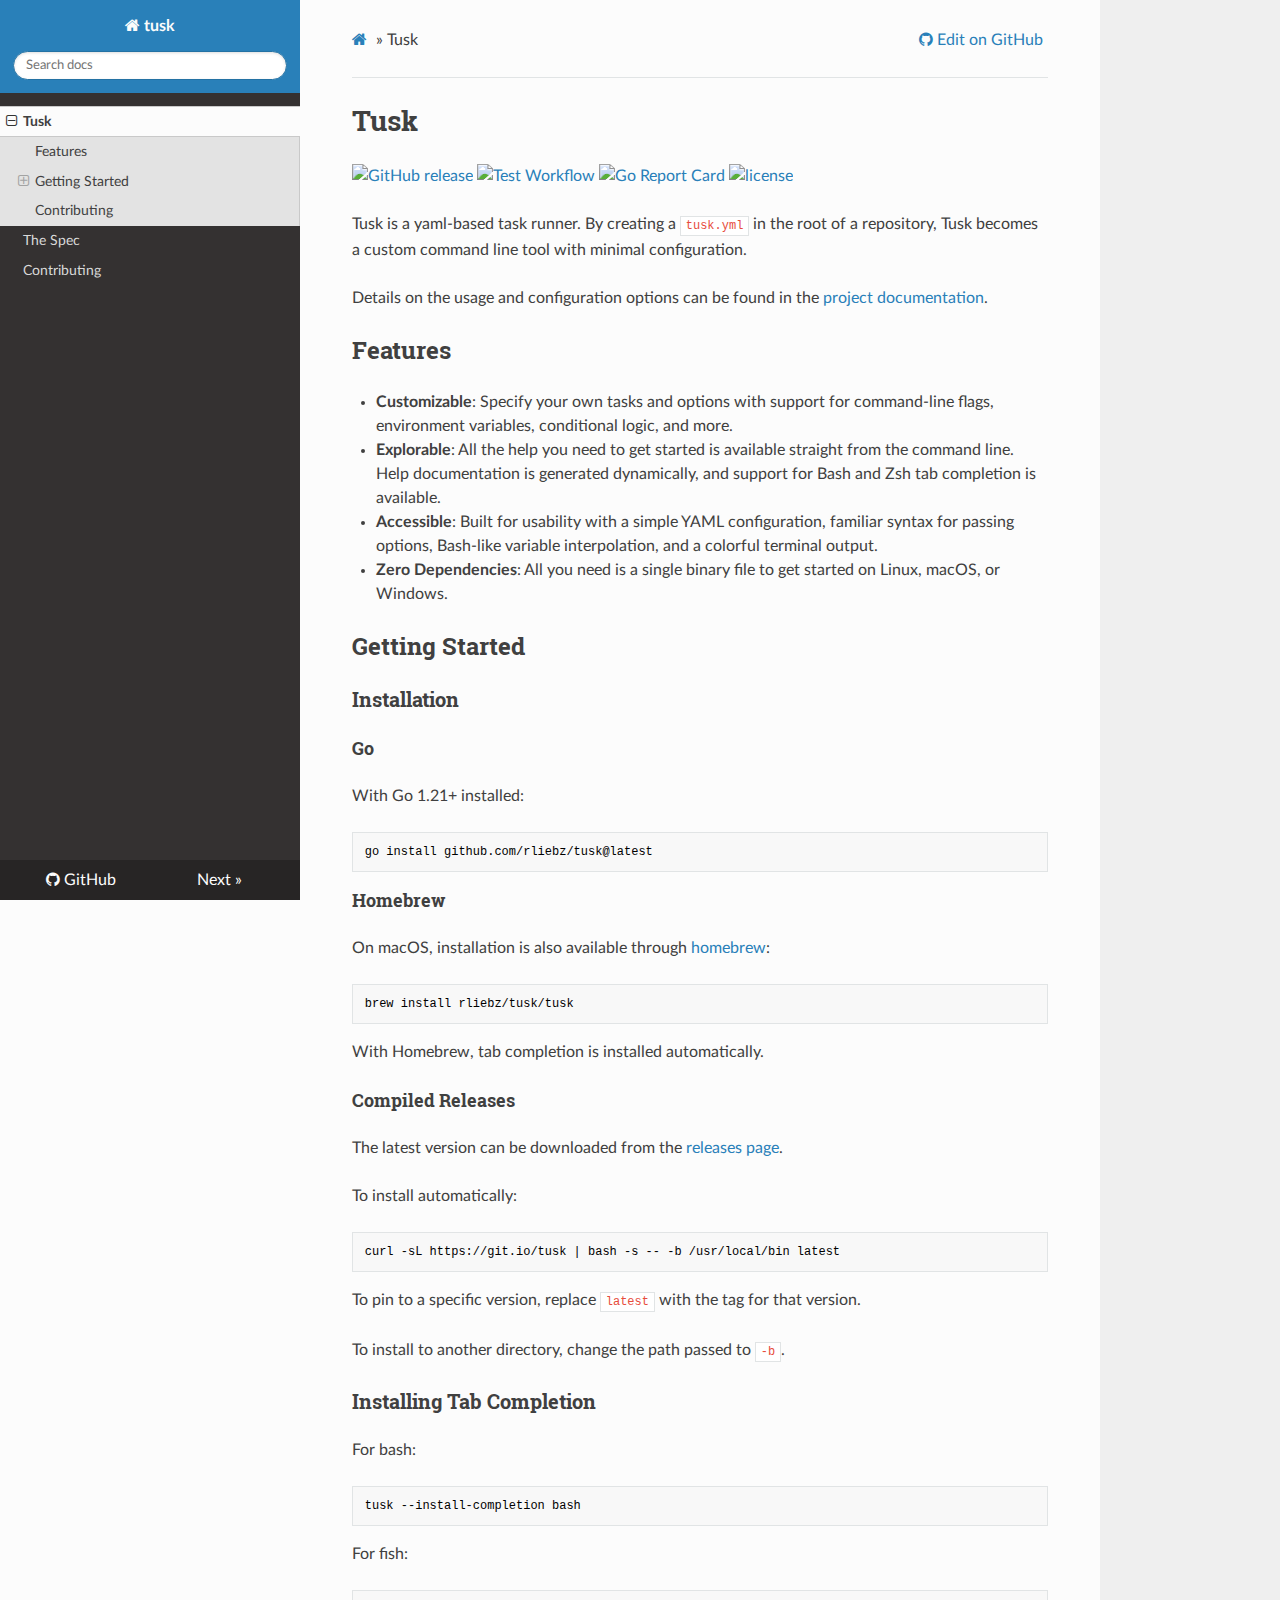
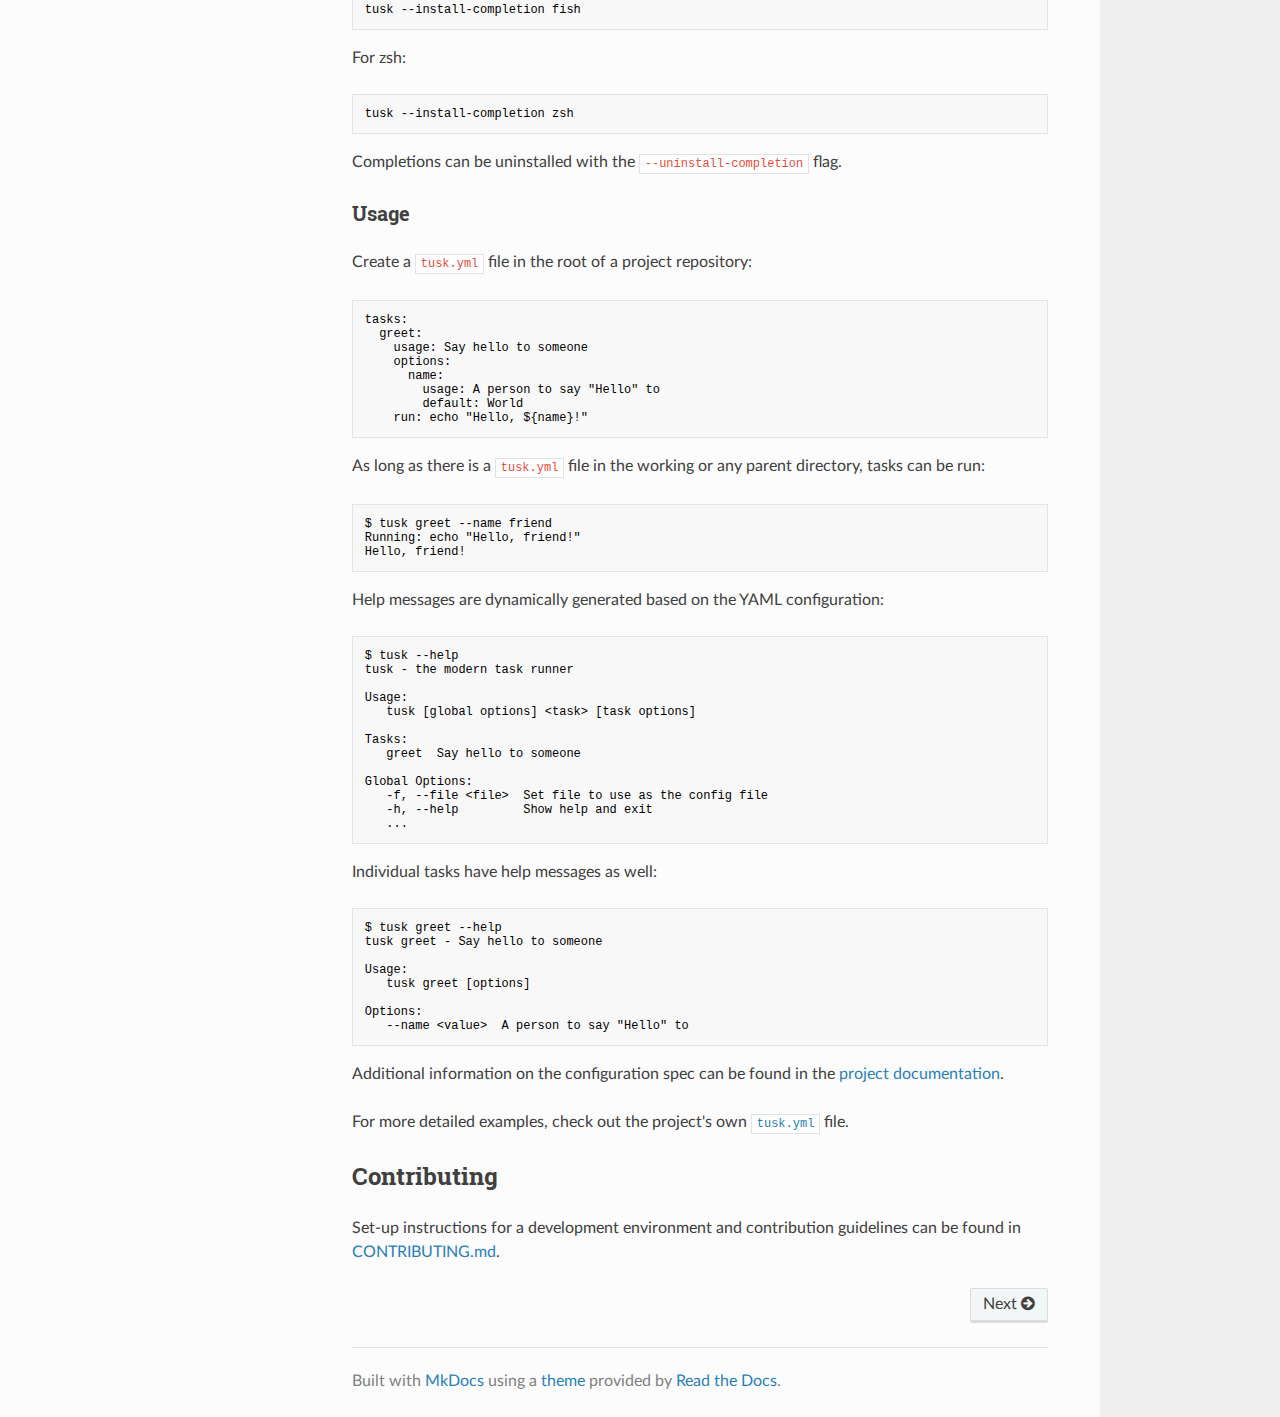
==== commit f858284f: "Deployed f42be4d with MkDocs version: 1.3.1" ====
--- a/index.html
+++ b/index.html
@@ -104,10 +104,9 @@
               
                 <h1 id="tusk">Tusk</h1>
 <p><a href="https://github.com/rliebz/tusk/releases"><img alt="GitHub release" src="https://img.shields.io/github/release/rliebz/tusk.svg" /></a>
-<a href="https://circleci.com/gh/rliebz/tusk/tree/main"><img alt="CircleCI" src="https://img.shields.io/circleci/project/github/rliebz/tusk/main.svg" /></a>
-<a href="https://ci.appveyor.com/project/RobertLiebowitz/tusk"><img alt="AppVeyor" src="https://img.shields.io/appveyor/ci/RobertLiebowitz/tusk/main.svg?label=windows" /></a>
-<a href="LICENSE"><img alt="license" src="https://img.shields.io/badge/license-MIT-blue.svg" /></a>
-<a href="https://gitter.im/tusk-cli/tusk"><img alt="Gitter" src="https://img.shields.io/gitter/room/tusk-cli/tusk.svg" /></a></p>
+<a href="https://github.com/rliebz/tusk/actions?query=workflow%3ATest+branch%3Amain++"><img alt="Test Workflow" src="https://github.com/rliebz/tusk/actions/workflows/test.yml/badge.svg" /></a>
+<a href="https://goreportcard.com/report/github.com/rliebz/tusk"><img alt="Go Report Card" src="https://goreportcard.com/badge/github.com/rliebz/tusk" /></a>
+<a href="LICENSE"><img alt="license" src="https://img.shields.io/badge/license-MIT-blue.svg" /></a></p>
 <p>Tusk is a yaml-based task runner. By creating a <code>tusk.yml</code> in the root of a
 repository, Tusk becomes a custom command line tool with minimal configuration.</p>
 <p>Details on the usage and configuration options can be found in the <a href="https://rliebz.github.io/tusk/">project
@@ -254,5 +253,5 @@
 
 <!--
 MkDocs version : 1.3.1
-Build Date UTC : 2024-08-07 13:35:38.757810+00:00
+Build Date UTC : 2025-01-05 19:40:13.968509+00:00
 -->
